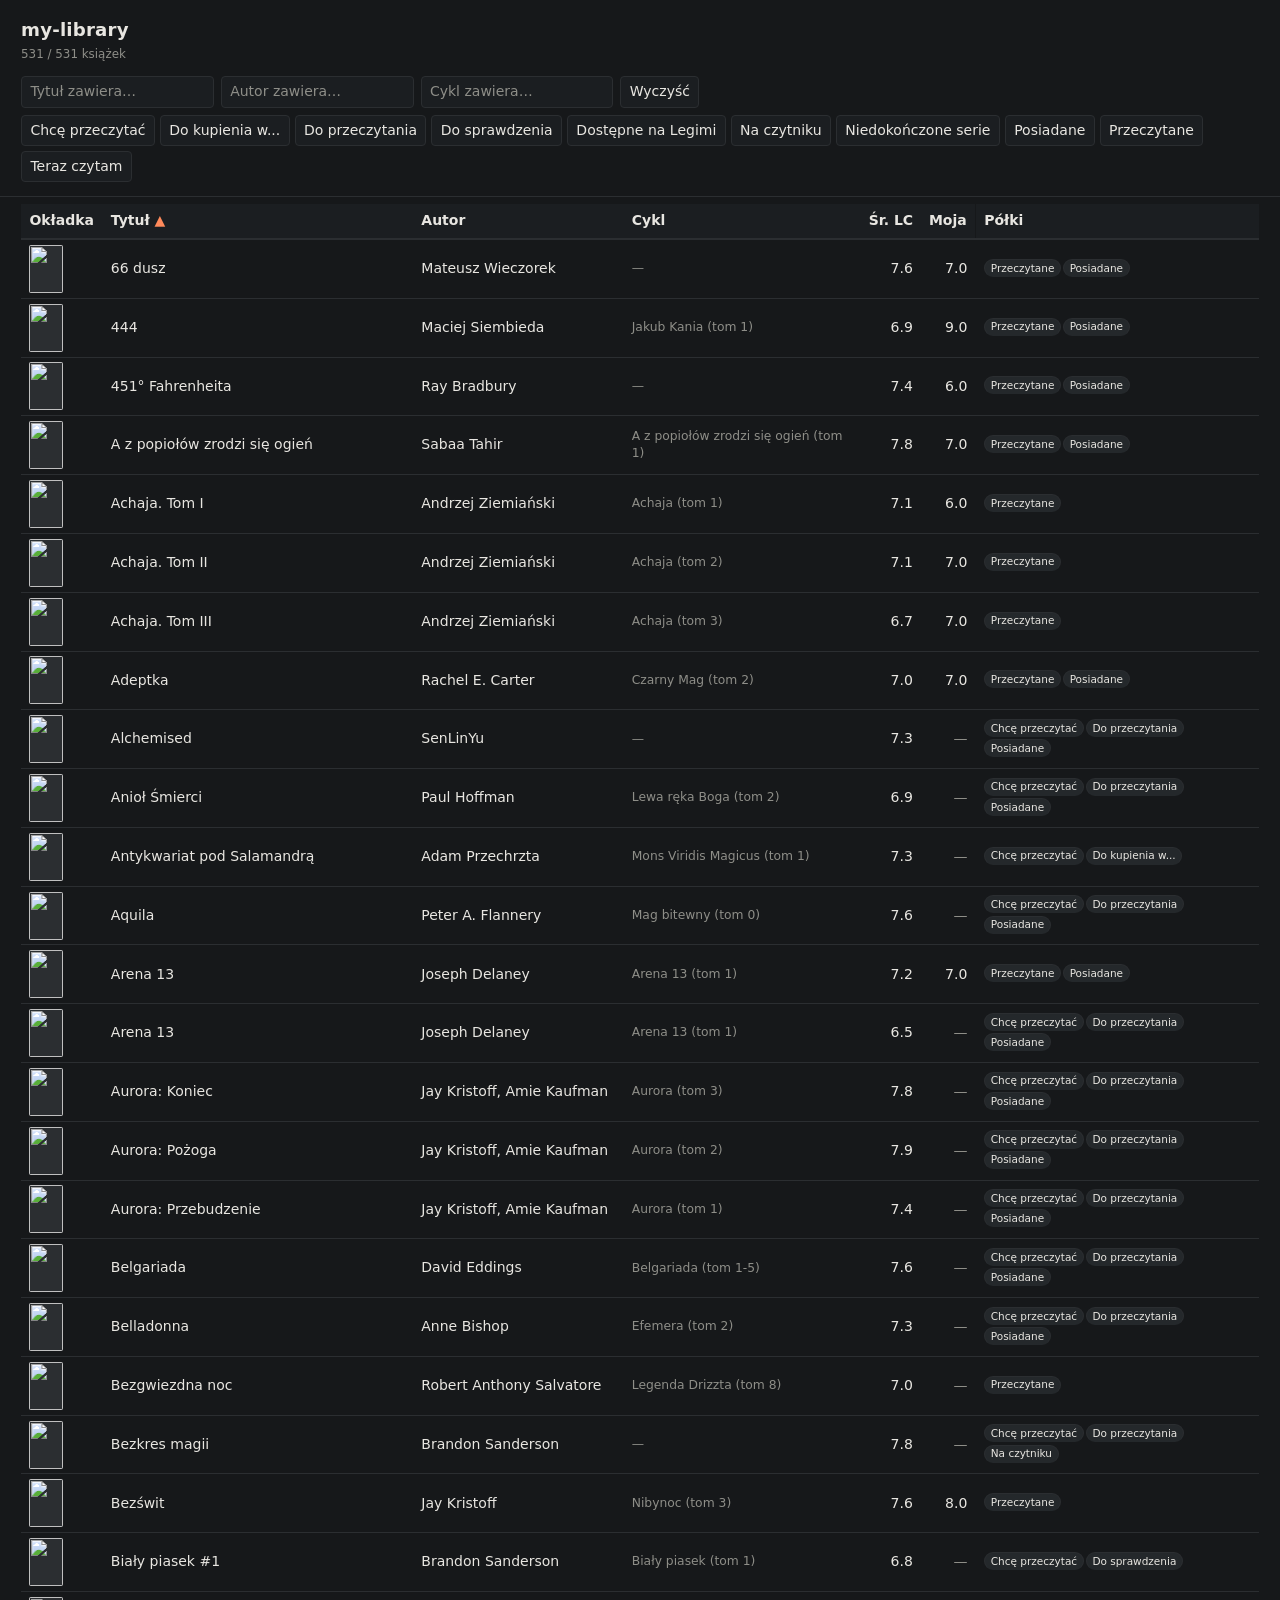
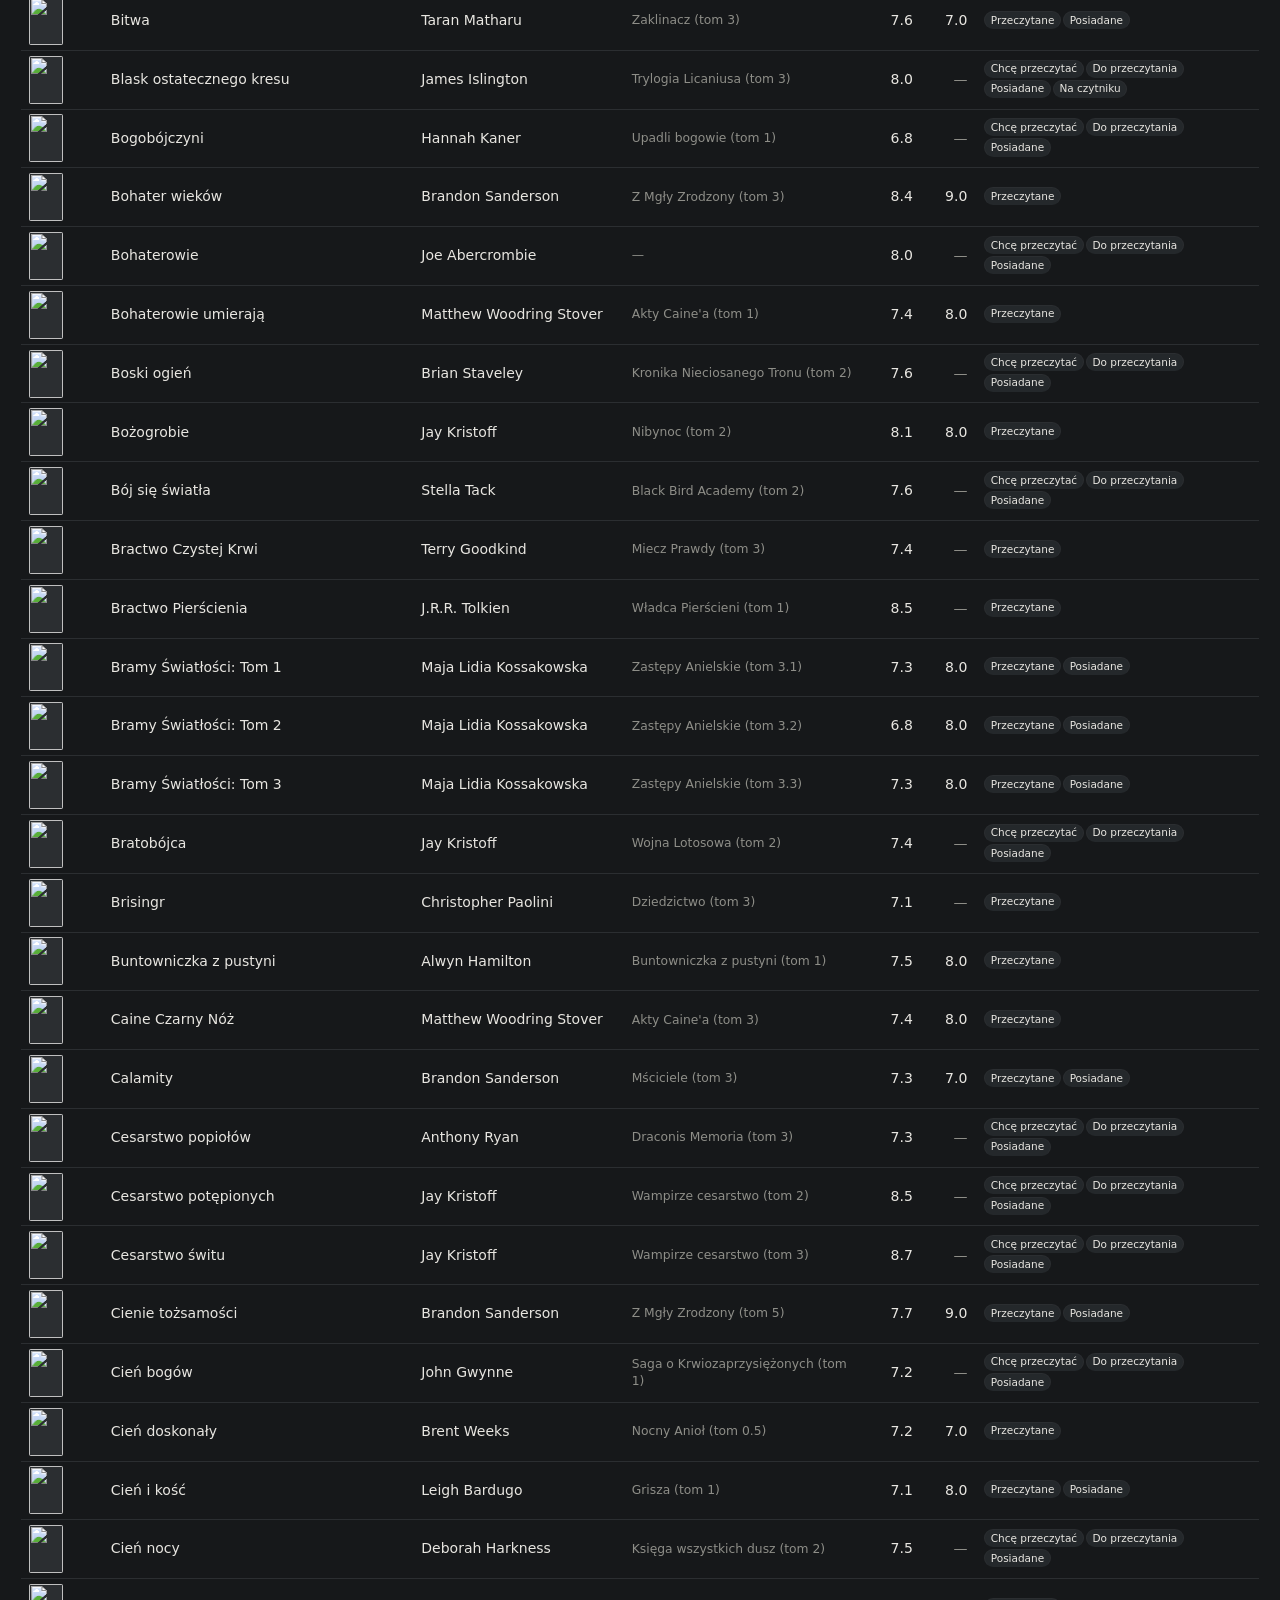
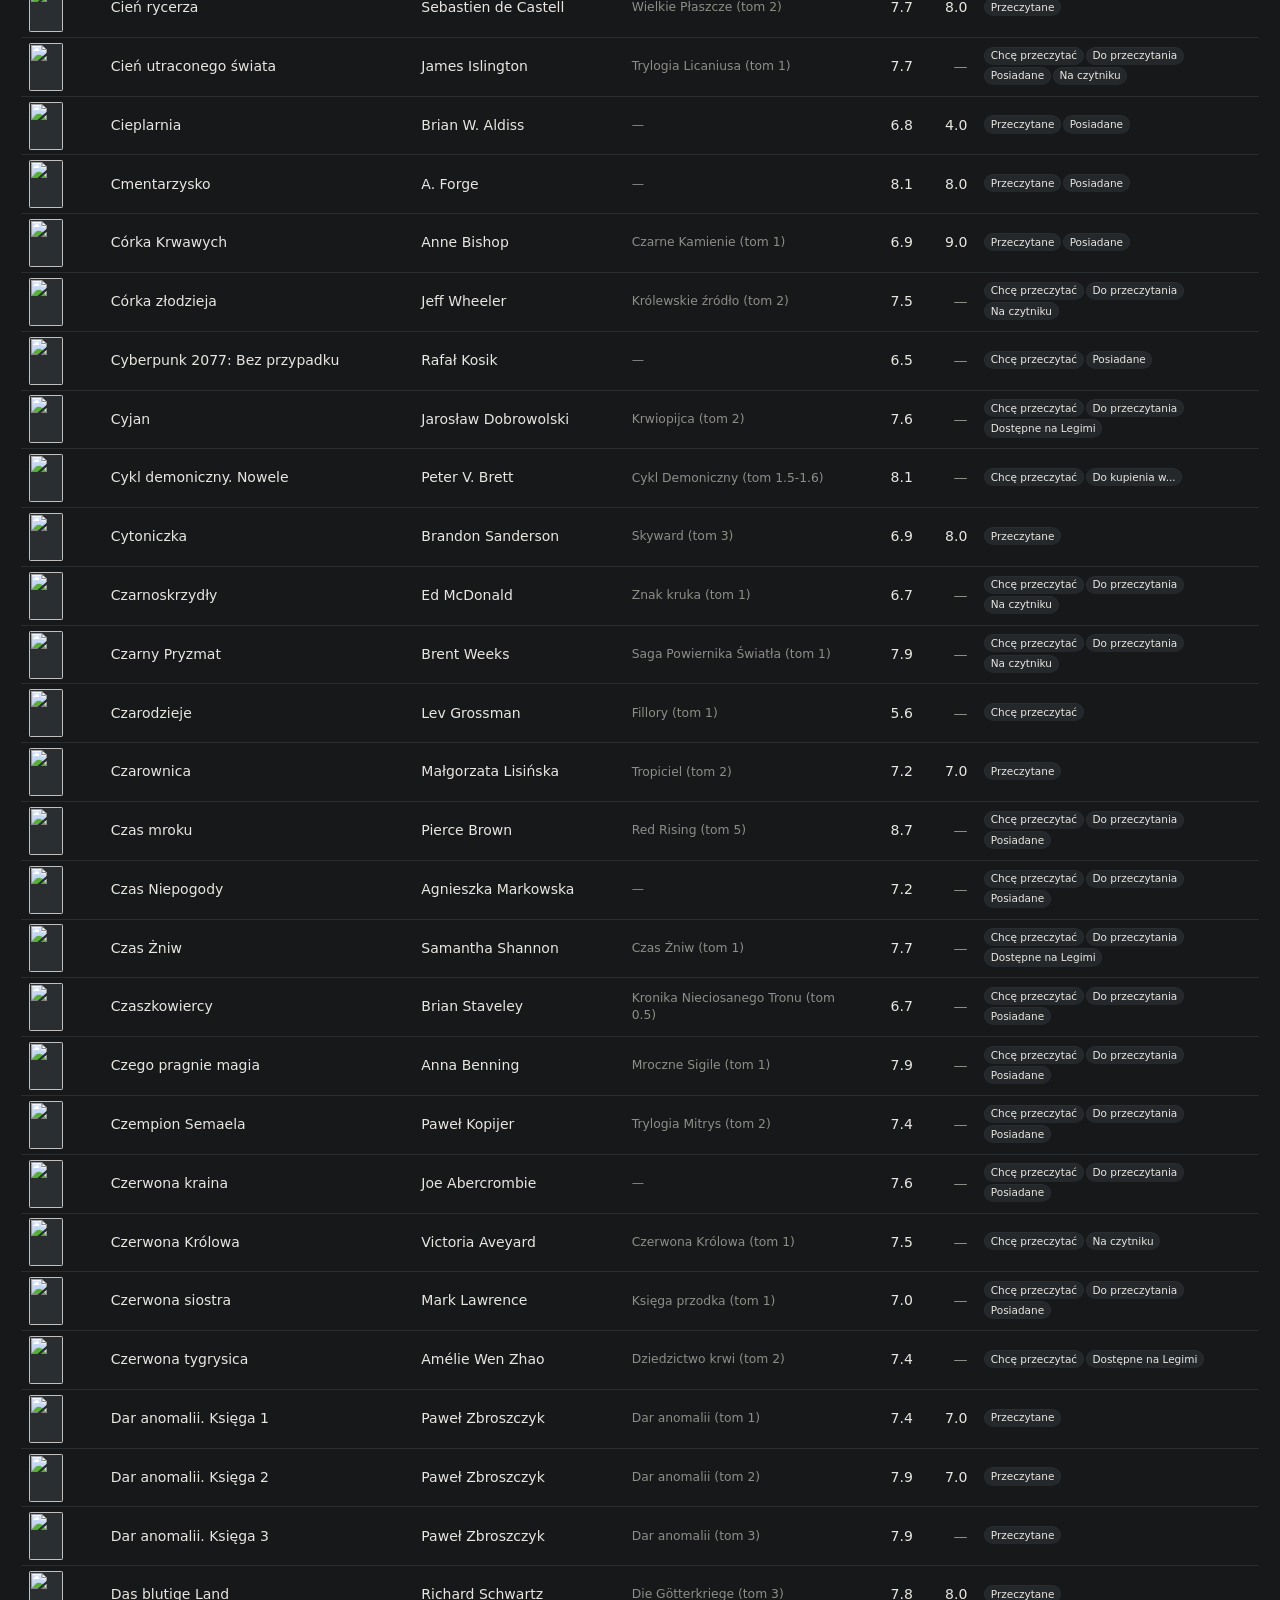
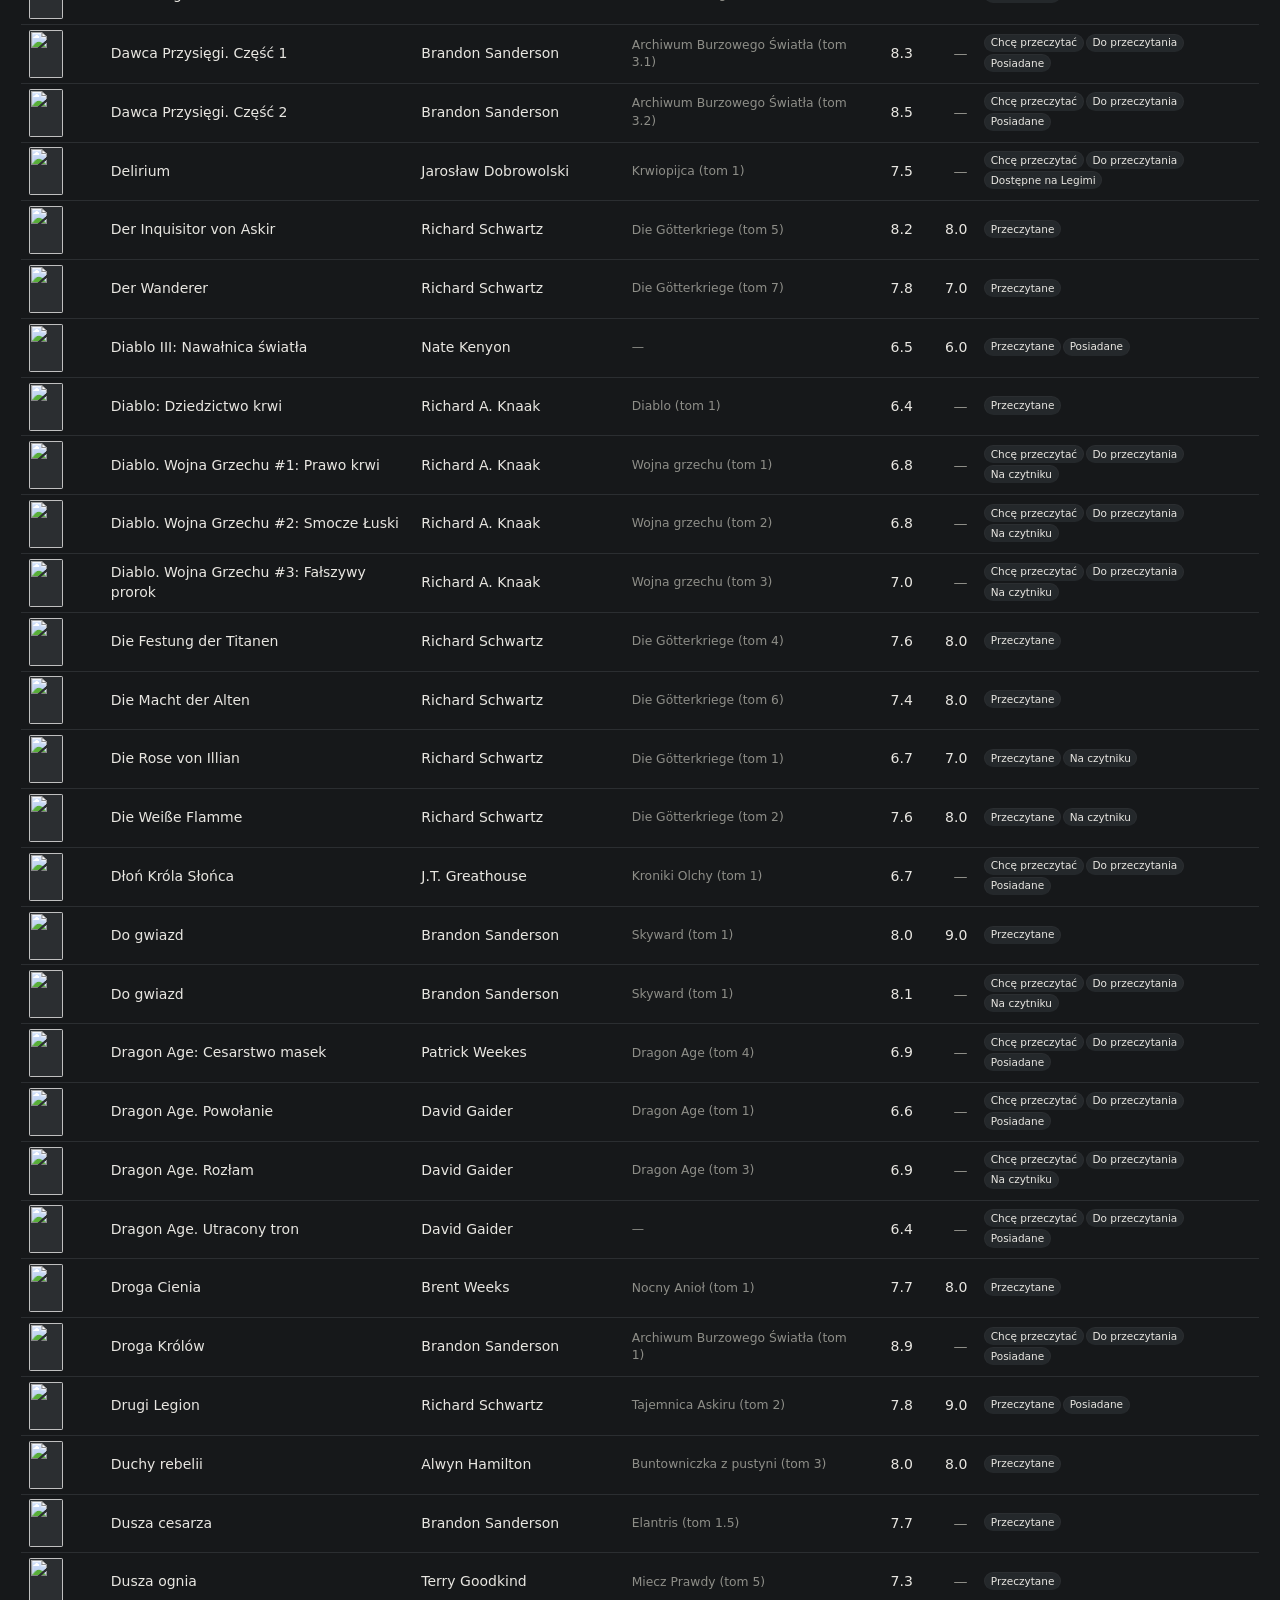
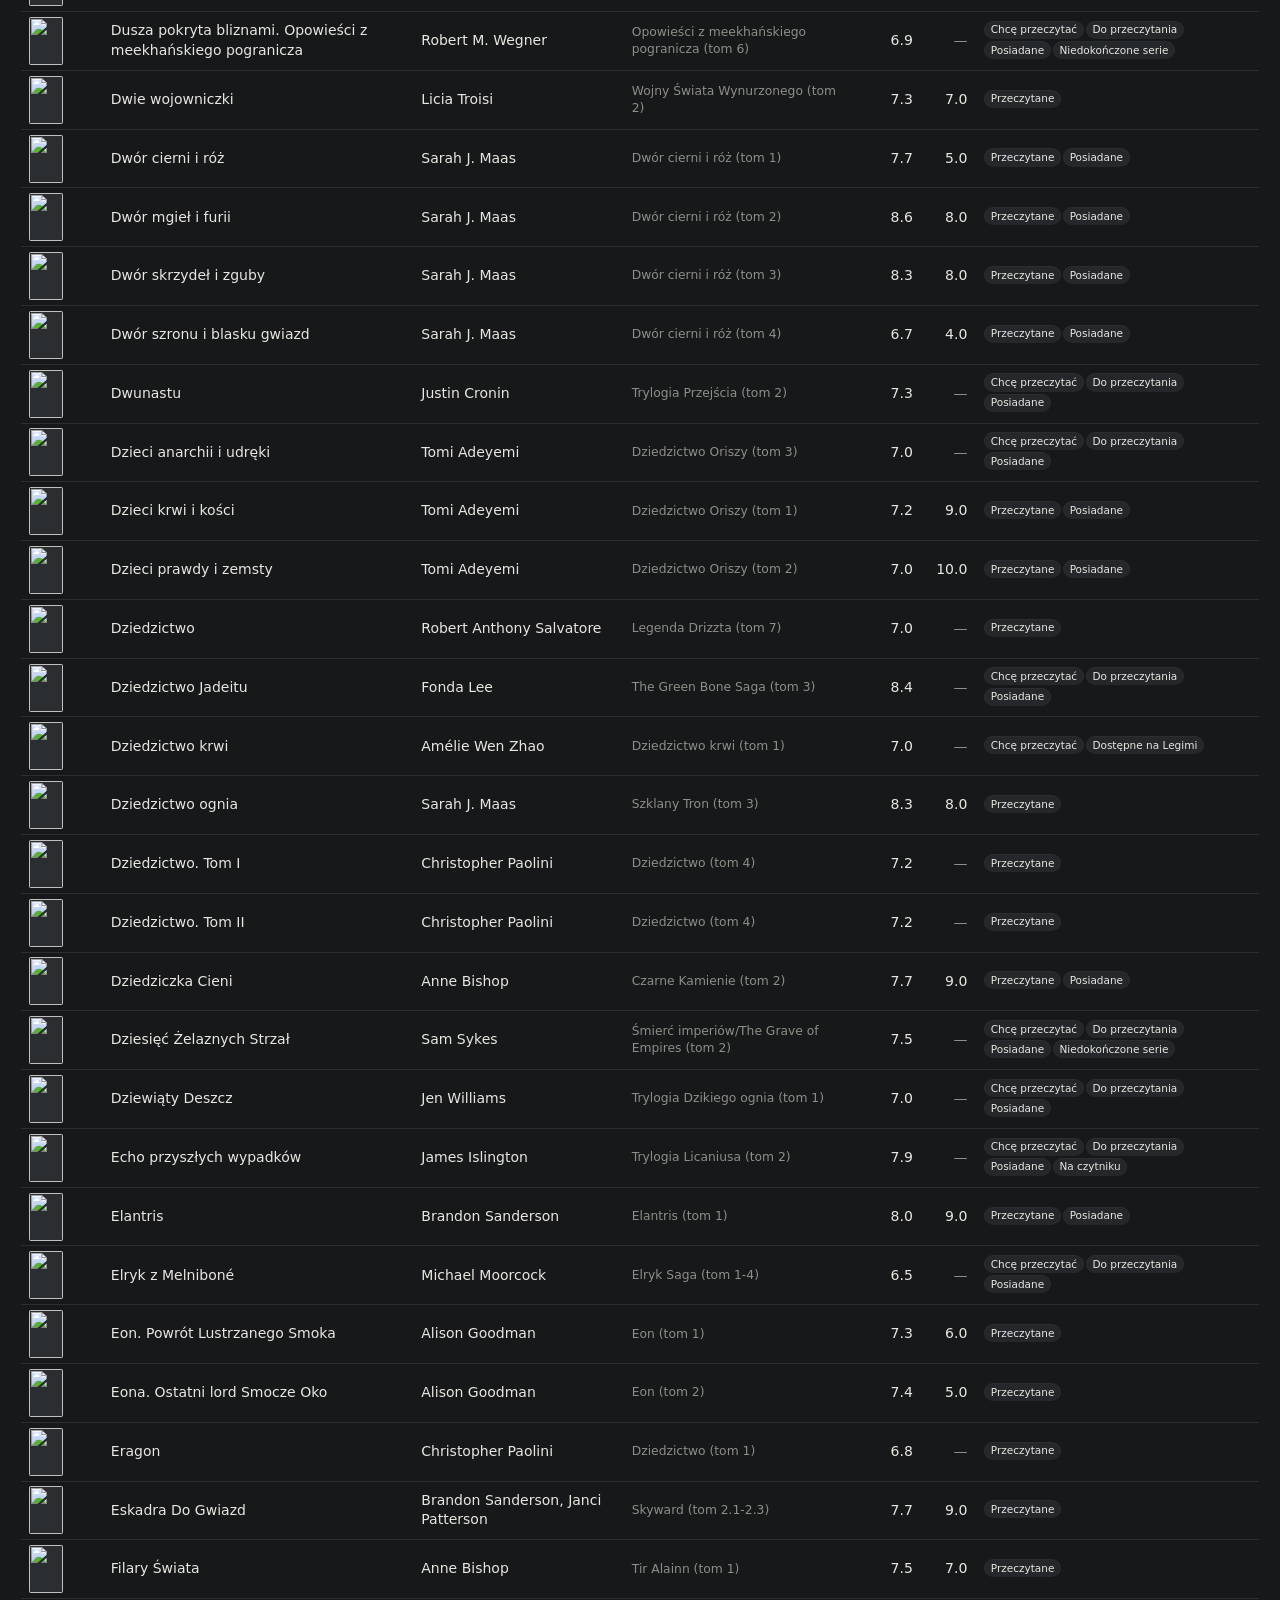
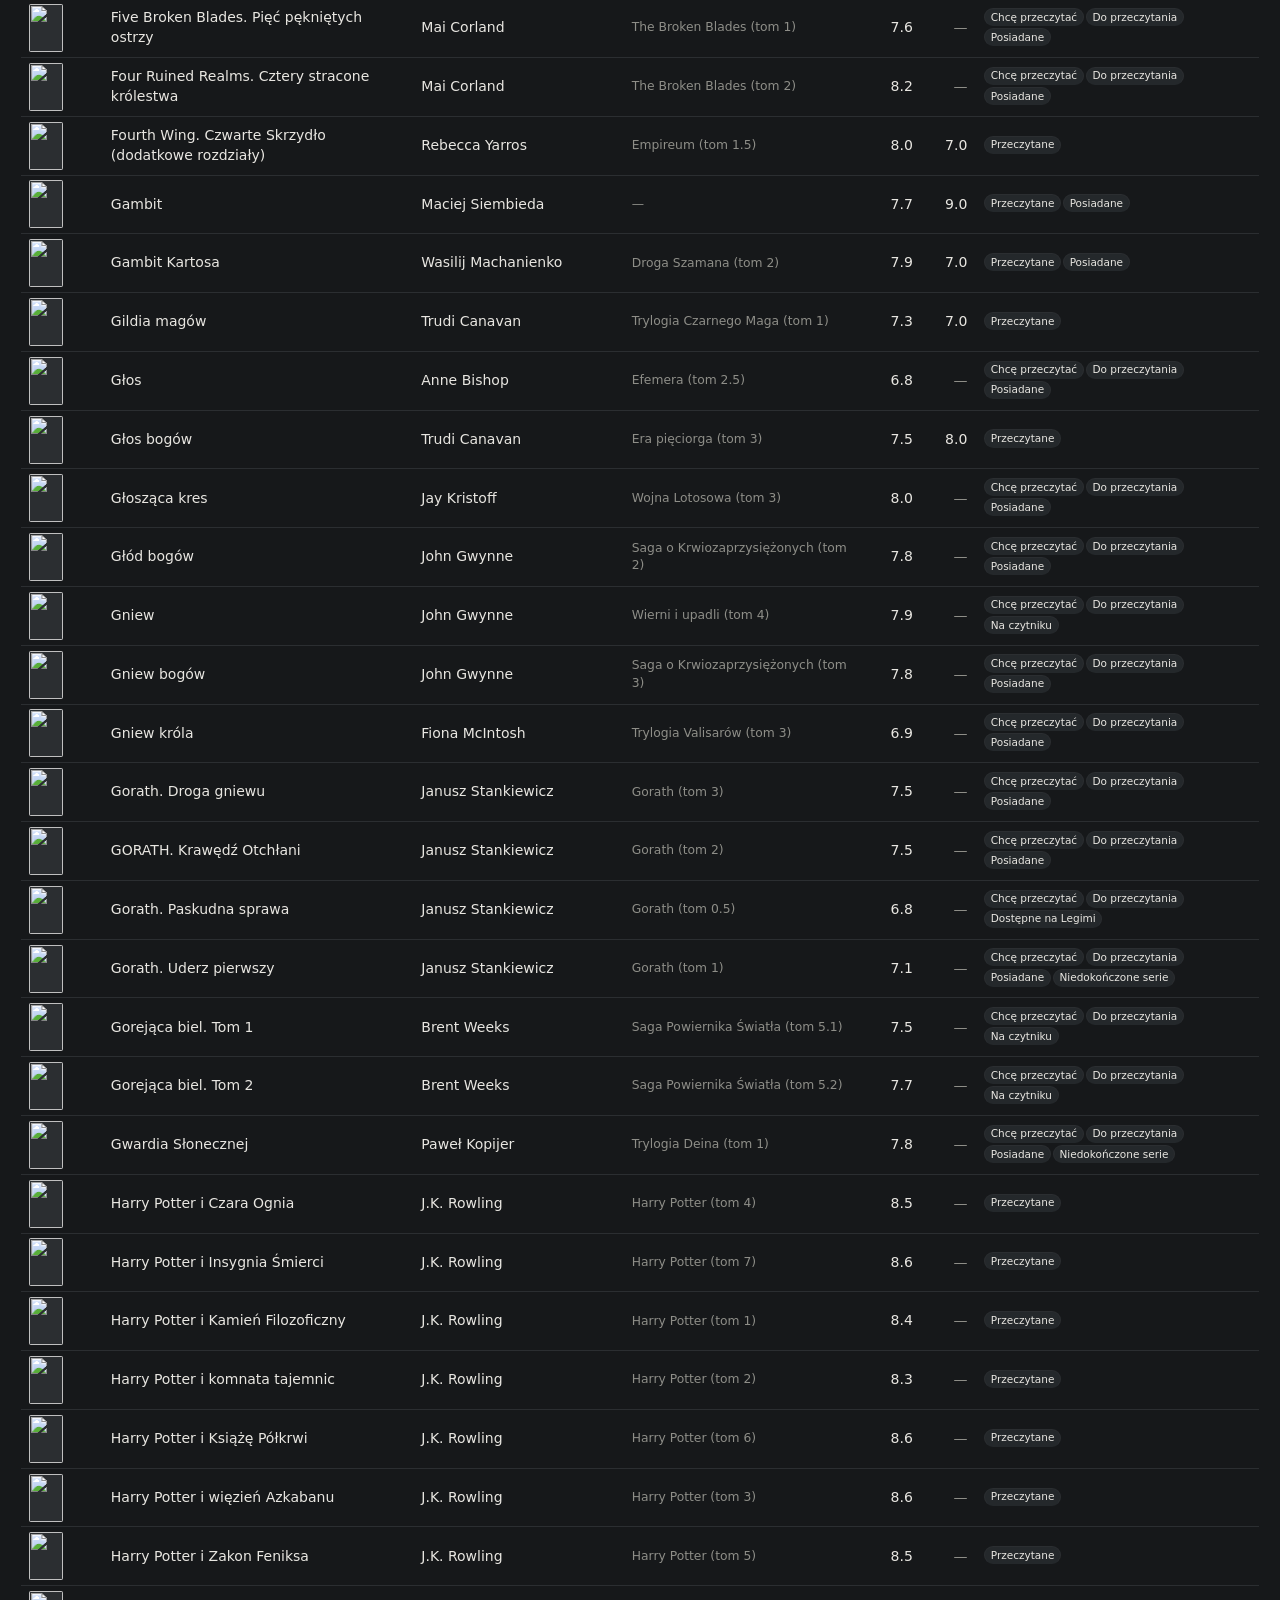
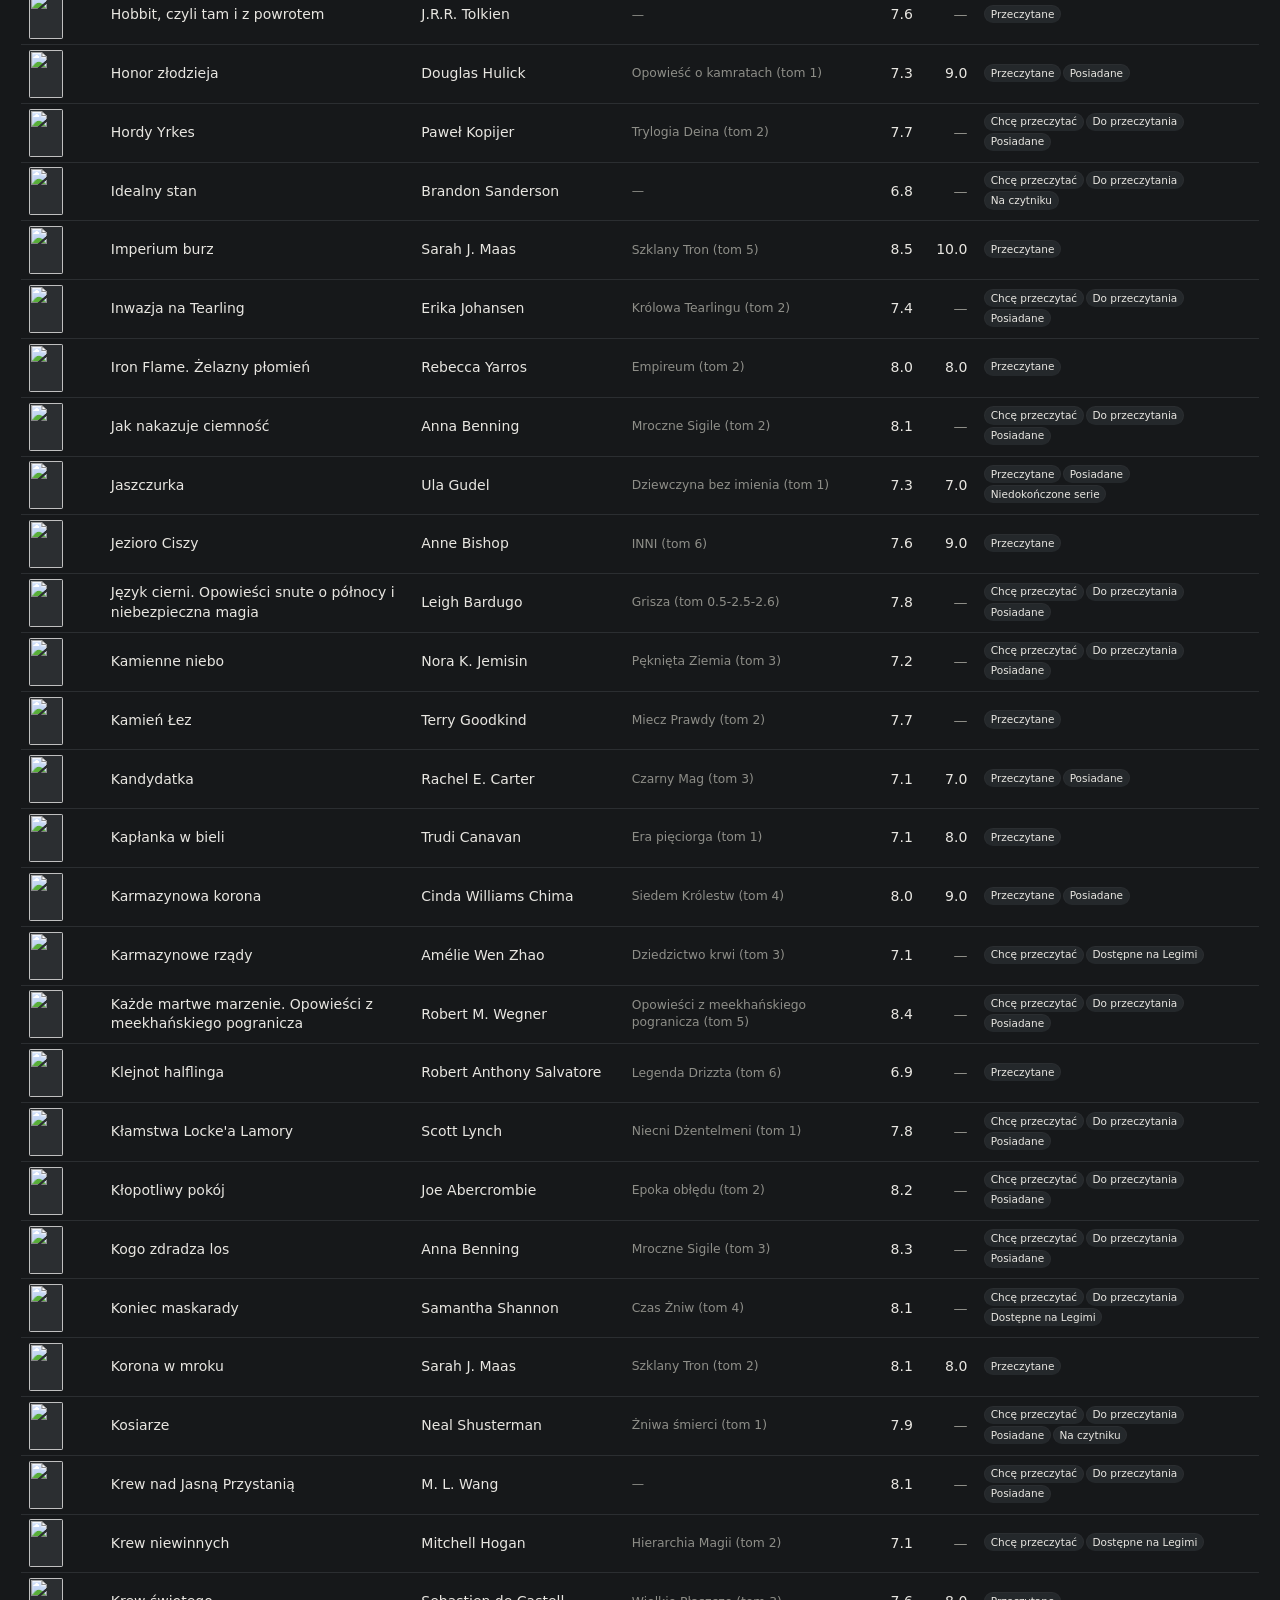
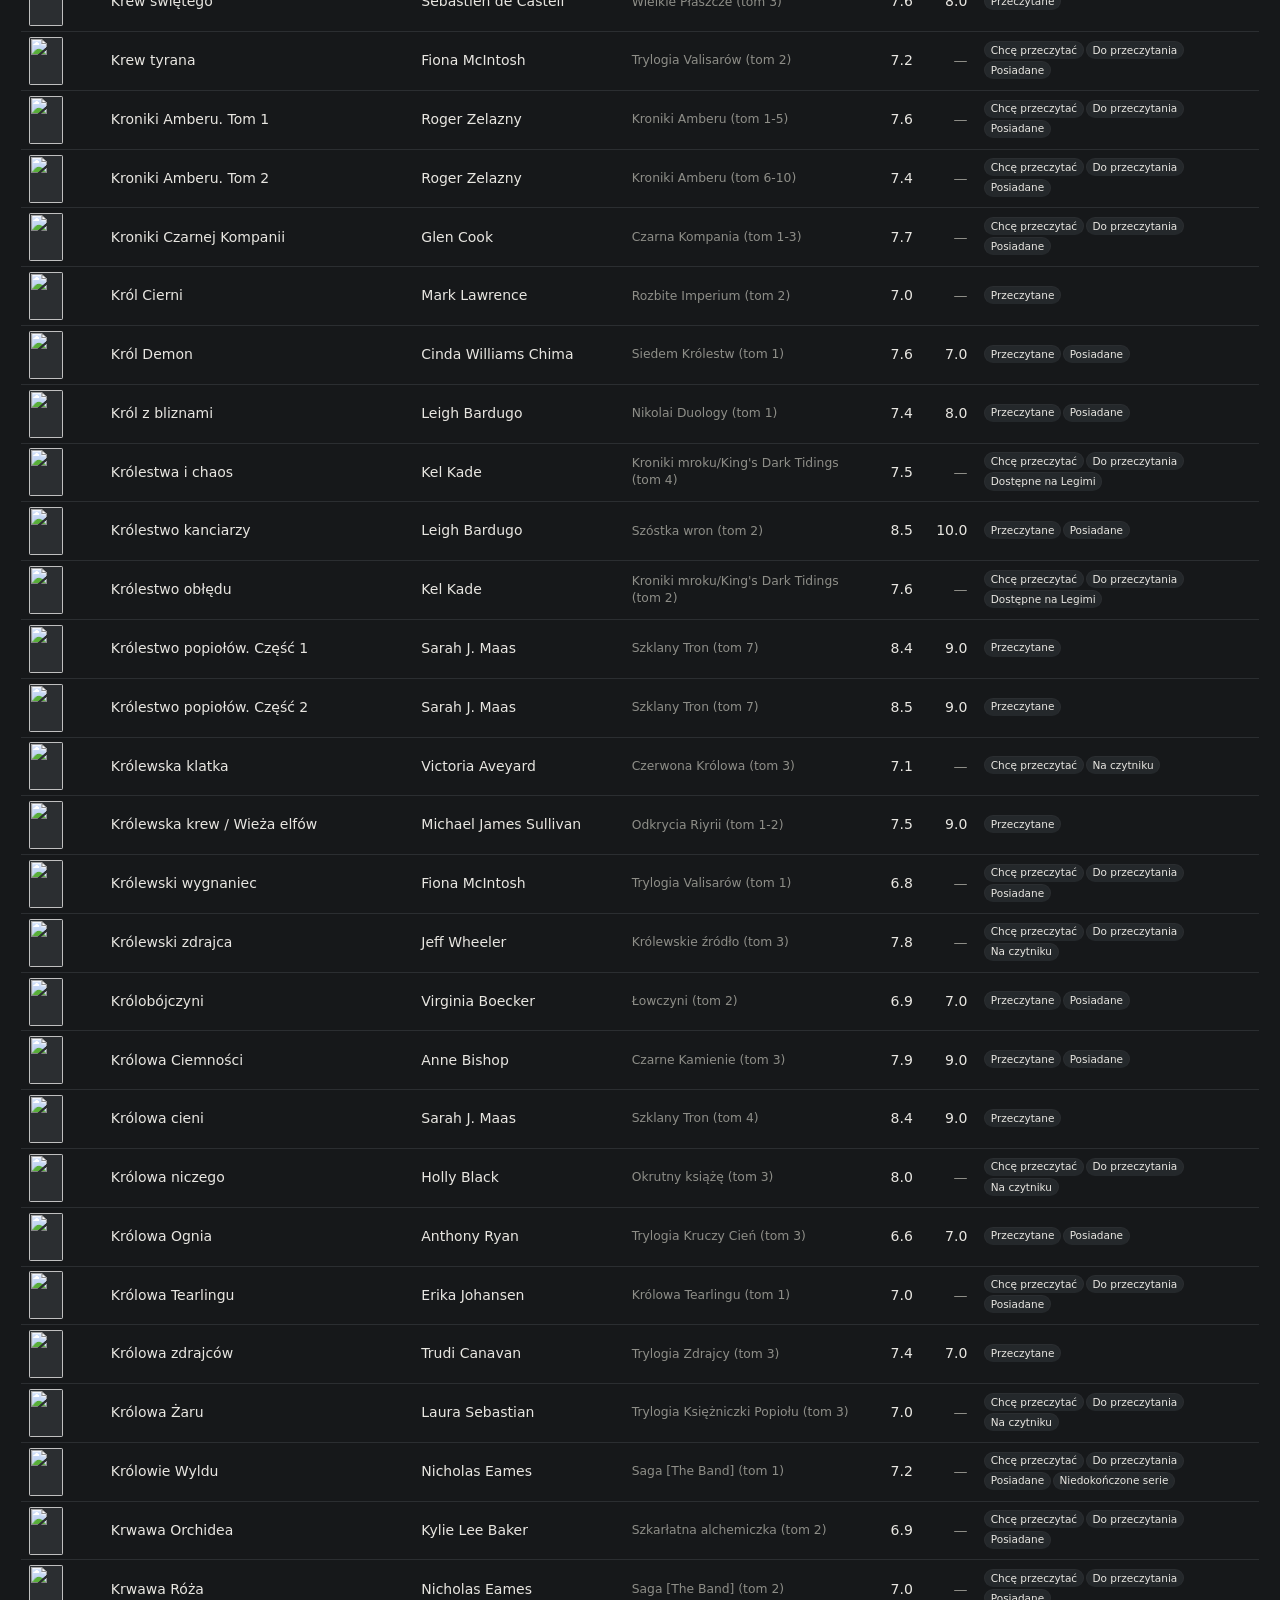
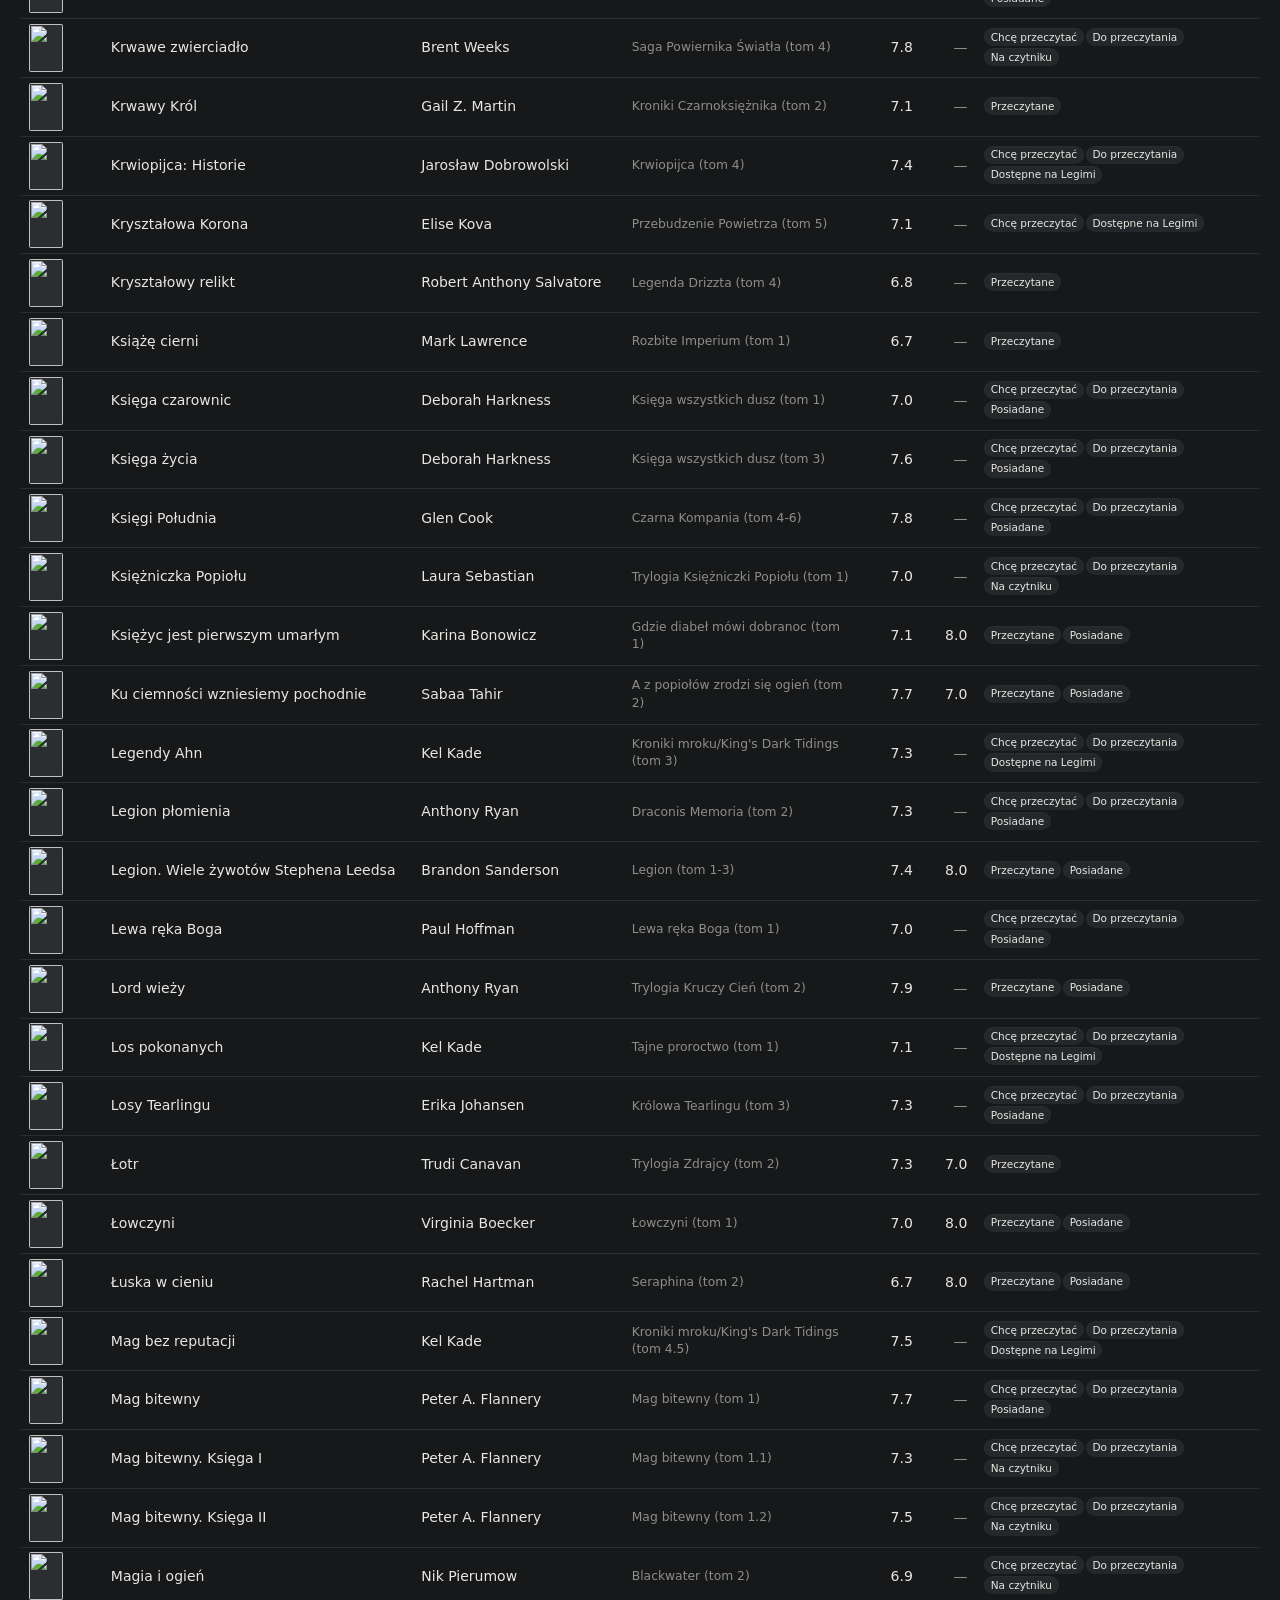
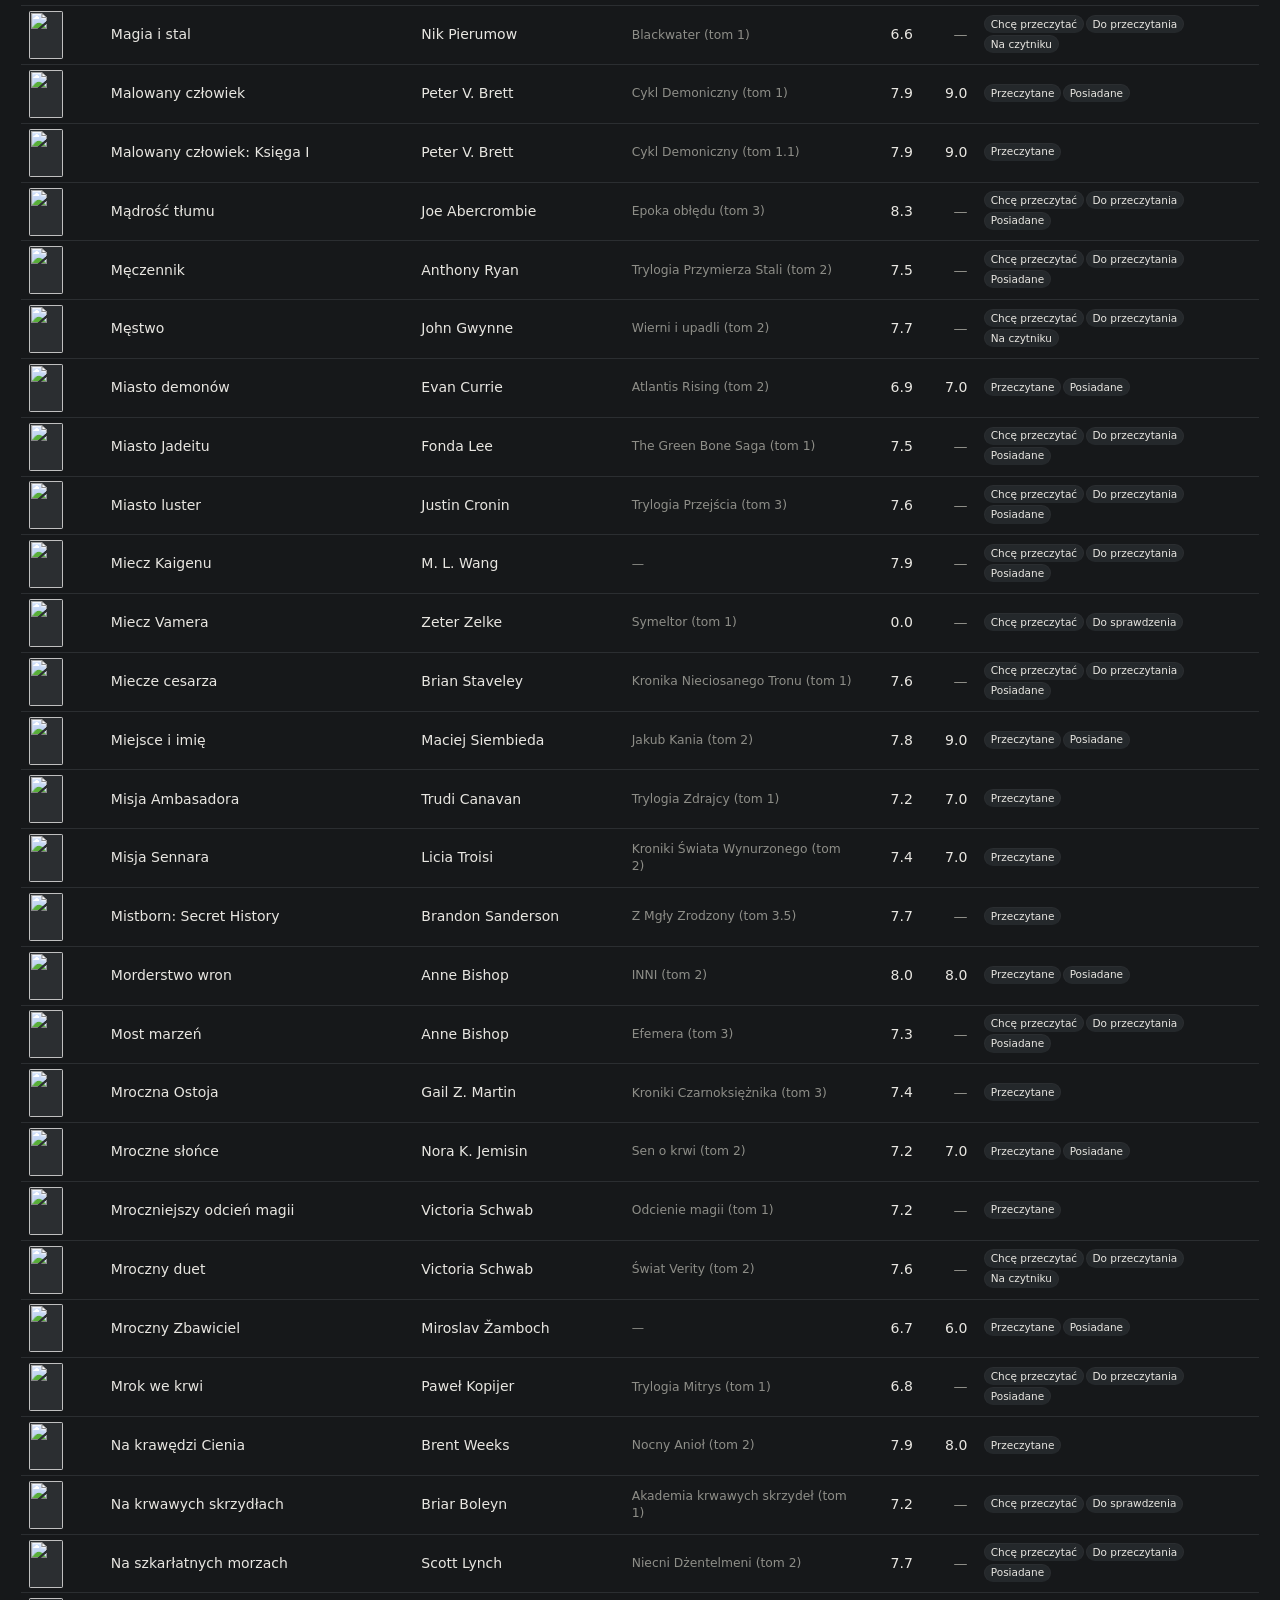
==== docs/index.html @ a527fc1a "Replace shelf dropdown with multi-select toggle pills Clicking a pill toggles whether books must be " ====
<!doctype html>
<html lang="pl">
<head>
  <meta charset="utf-8">
  <meta name="viewport" content="width=device-width, initial-scale=1">
  <title>my-library</title>
  <link rel="stylesheet" href="./style.css">
</head>
<body>
  <header>
    <h1>my-library</h1>
    <p class="stats" id="stats">Loading…</p>
  </header>

  <section class="filters">
    <input id="f-title" type="search" placeholder="Tytuł zawiera…" autocomplete="off">
    <input id="f-author" type="search" placeholder="Autor zawiera…" autocomplete="off">
    <input id="f-cycle" type="search" placeholder="Cykl zawiera…" autocomplete="off">
    <button id="f-clear" type="button">Wyczyść</button>
    <div id="f-shelves" class="shelf-filter" role="group" aria-label="Filtruj po półkach"></div>
  </section>

  <main>
    <table id="books">
      <thead>
        <tr>
          <th data-sort="cover" class="no-sort">Okładka</th>
          <th data-sort="title">Tytuł</th>
          <th data-sort="authors">Autor</th>
          <th data-sort="cycle">Cykl</th>
          <th data-sort="average_rating" class="num">Śr. LC</th>
          <th data-sort="user_rating" class="num">Moja</th>
          <th data-sort="shelves">Półki</th>
        </tr>
      </thead>
      <tbody></tbody>
    </table>
  </main>

  <script src="./app.js" defer></script>
</body>
</html>
---- docs/style.css ----
:root {
  --bg: #16181a;
  --bg-elevated: #1b1e21;
  --fg: #e8e6e1;
  --muted: #8e8e88;
  --border: #2b2e31;
  --accent: #ff8a5b;
  --row-hover: #1f2326;
  --pill-bg: #24282b;
}

* { box-sizing: border-box; }

html, body {
  margin: 0;
  padding: 0;
  font: 14px/1.4 system-ui, -apple-system, "Segoe UI", Roboto, sans-serif;
  color: var(--fg);
  background: var(--bg);
}

header {
  padding: 1.2rem 1.5rem 0.4rem;
}

header h1 {
  margin: 0;
  font-size: 1.3rem;
  font-weight: 600;
  letter-spacing: 0.01em;
}

.stats {
  margin: 0.25rem 0 0;
  color: var(--muted);
  font-size: 0.85rem;
}

.filters {
  display: flex;
  flex-wrap: wrap;
  gap: 0.5rem;
  padding: 0.6rem 1.5rem 1rem;
  border-bottom: 1px solid var(--border);
}

.filters input[type="search"],
.filters button {
  font: inherit;
  padding: 0.35rem 0.6rem;
  border: 1px solid var(--border);
  border-radius: 4px;
  background: var(--bg-elevated);
  color: var(--fg);
  min-width: 180px;
}

.filters button {
  cursor: pointer;
  min-width: auto;
  background: var(--bg-elevated);
}

.filters button:hover {
  border-color: var(--accent);
  color: var(--accent);
}

.filters input::placeholder { color: var(--muted); }

.filters input:focus,
.filters button:focus {
  outline: 2px solid var(--accent);
  outline-offset: -1px;
}

.shelf-filter {
  display: flex;
  flex-wrap: wrap;
  gap: 0.35rem;
  width: 100%;
}

.shelf-toggle {
  font: inherit;
  font-size: 0.8rem;
  padding: 0.2rem 0.6rem;
  border: 1px solid var(--border);
  border-radius: 10px;
  background: var(--bg-elevated);
  color: var(--fg);
  cursor: pointer;
  white-space: nowrap;
  transition: border-color 0.1s, color 0.1s, background 0.1s;
}

.shelf-toggle:hover {
  border-color: var(--accent);
  color: var(--accent);
}

.shelf-toggle.active {
  background: var(--accent);
  border-color: var(--accent);
  color: var(--bg);
}

main {
  padding: 0 1.5rem 2rem;
}

table {
  width: 100%;
  border-collapse: collapse;
  margin-top: 0.5rem;
}

thead th {
  text-align: left;
  font-weight: 600;
  padding: 0.5rem 0.6rem;
  border-bottom: 2px solid var(--border);
  background: var(--bg-elevated);
  position: sticky;
  top: 0;
  cursor: pointer;
  user-select: none;
  white-space: nowrap;
  color: var(--fg);
}

thead th.no-sort { cursor: default; }

thead th.sorted-asc::after  { content: " ▲"; color: var(--accent); }
thead th.sorted-desc::after { content: " ▼"; color: var(--accent); }

th.num, td.num { text-align: right; font-variant-numeric: tabular-nums; }

tbody td {
  padding: 0.35rem 0.6rem;
  border-bottom: 1px solid var(--border);
  vertical-align: middle;
}

tbody tr:hover { background: var(--row-hover); }

td.cover img {
  width: 34px;
  height: 48px;
  object-fit: cover;
  border-radius: 2px;
  display: block;
  background: var(--border);
}

td.title a {
  color: var(--fg);
  text-decoration: none;
  font-weight: 500;
}

td.title a:hover { color: var(--accent); text-decoration: underline; }

td.cycle, td.shelves { color: var(--muted); font-size: 0.88rem; }

.shelf-pill {
  display: inline-block;
  padding: 0.05rem 0.4rem;
  margin: 0 0.15rem 0.15rem 0;
  background: var(--pill-bg);
  border: 1px solid var(--border);
  border-radius: 10px;
  font-size: 0.75rem;
  color: var(--fg);
  white-space: nowrap;
  transition: border-color 0.1s, color 0.1s;
}

.shelf-pill.clickable { cursor: pointer; border-bottom-style: solid; }
.shelf-pill.clickable:hover {
  color: var(--accent);
  border-color: var(--accent);
}

.dash { color: var(--muted); }

.clickable {
  cursor: pointer;
  border-bottom: 1px dotted transparent;
  transition: color 0.1s, border-color 0.1s;
}

.clickable:hover {
  color: var(--accent);
  border-bottom-color: var(--accent);
}

::selection { background: var(--accent); color: var(--bg); }
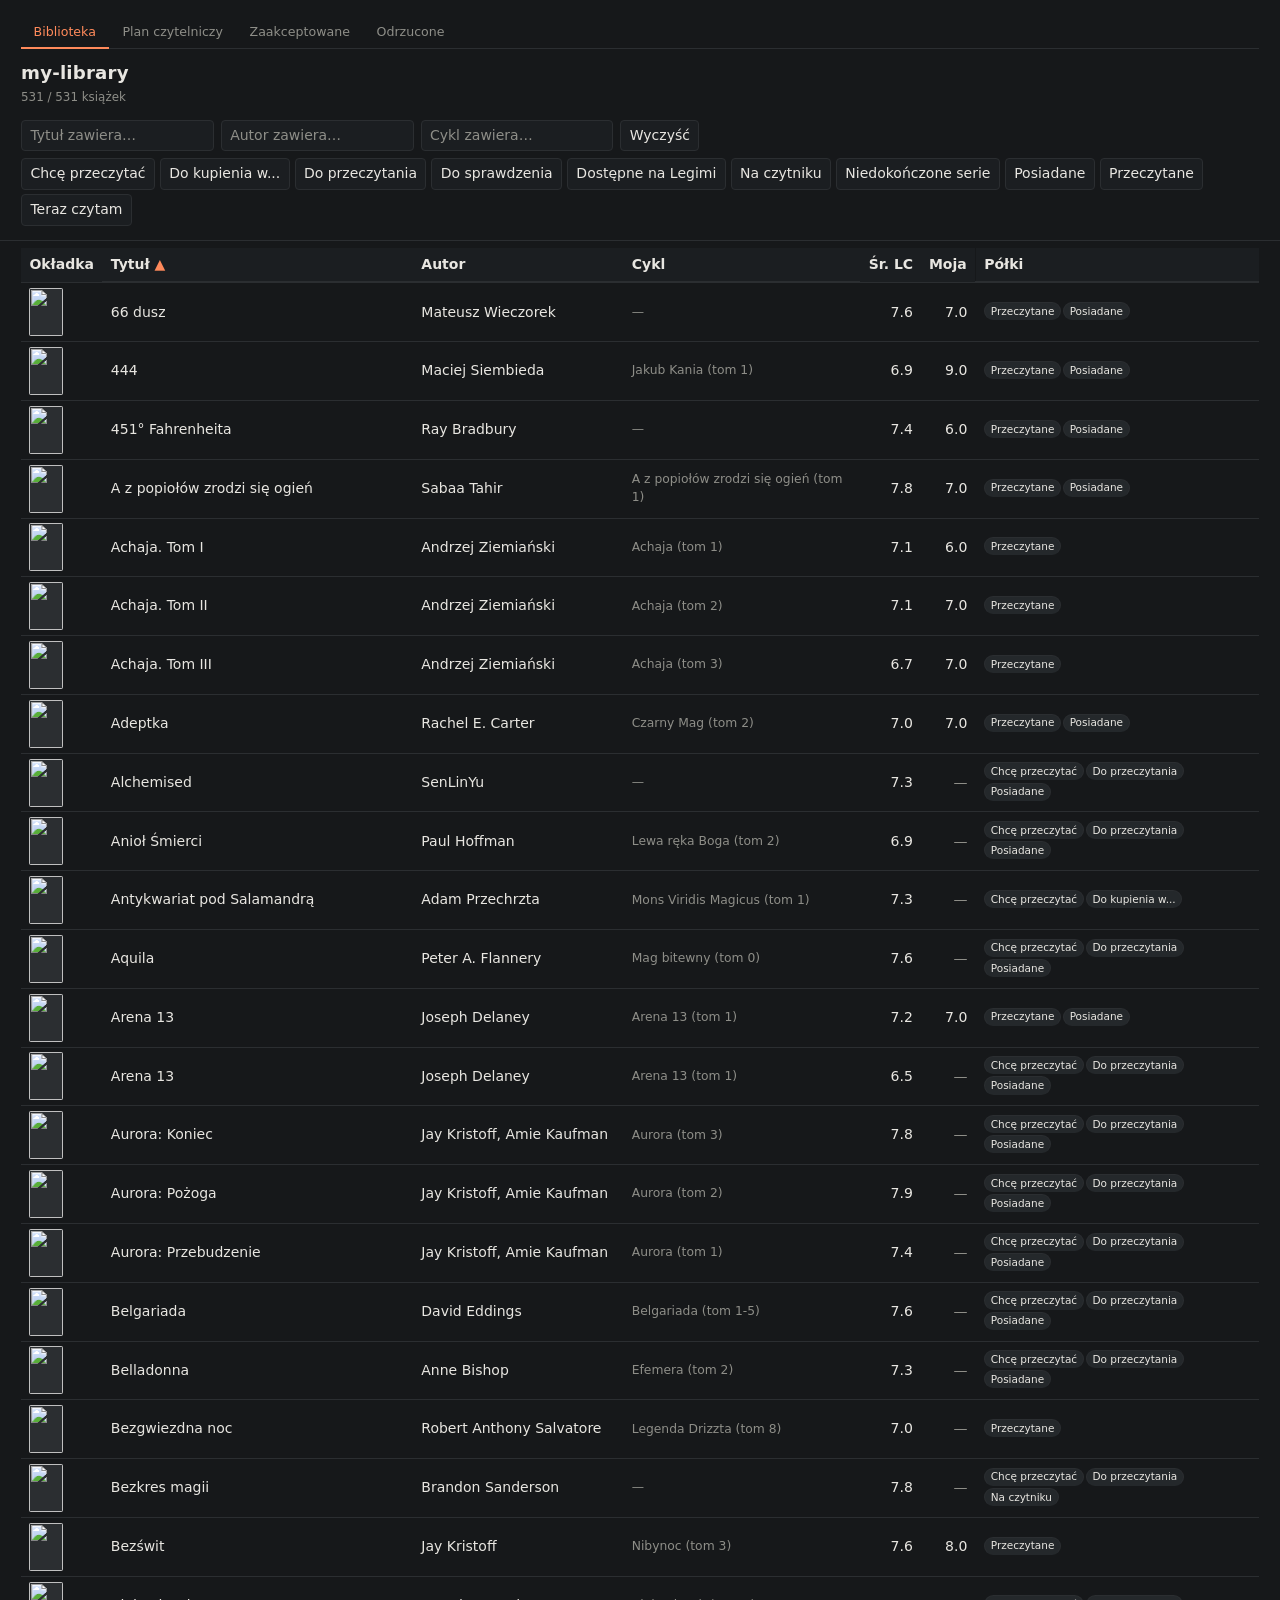
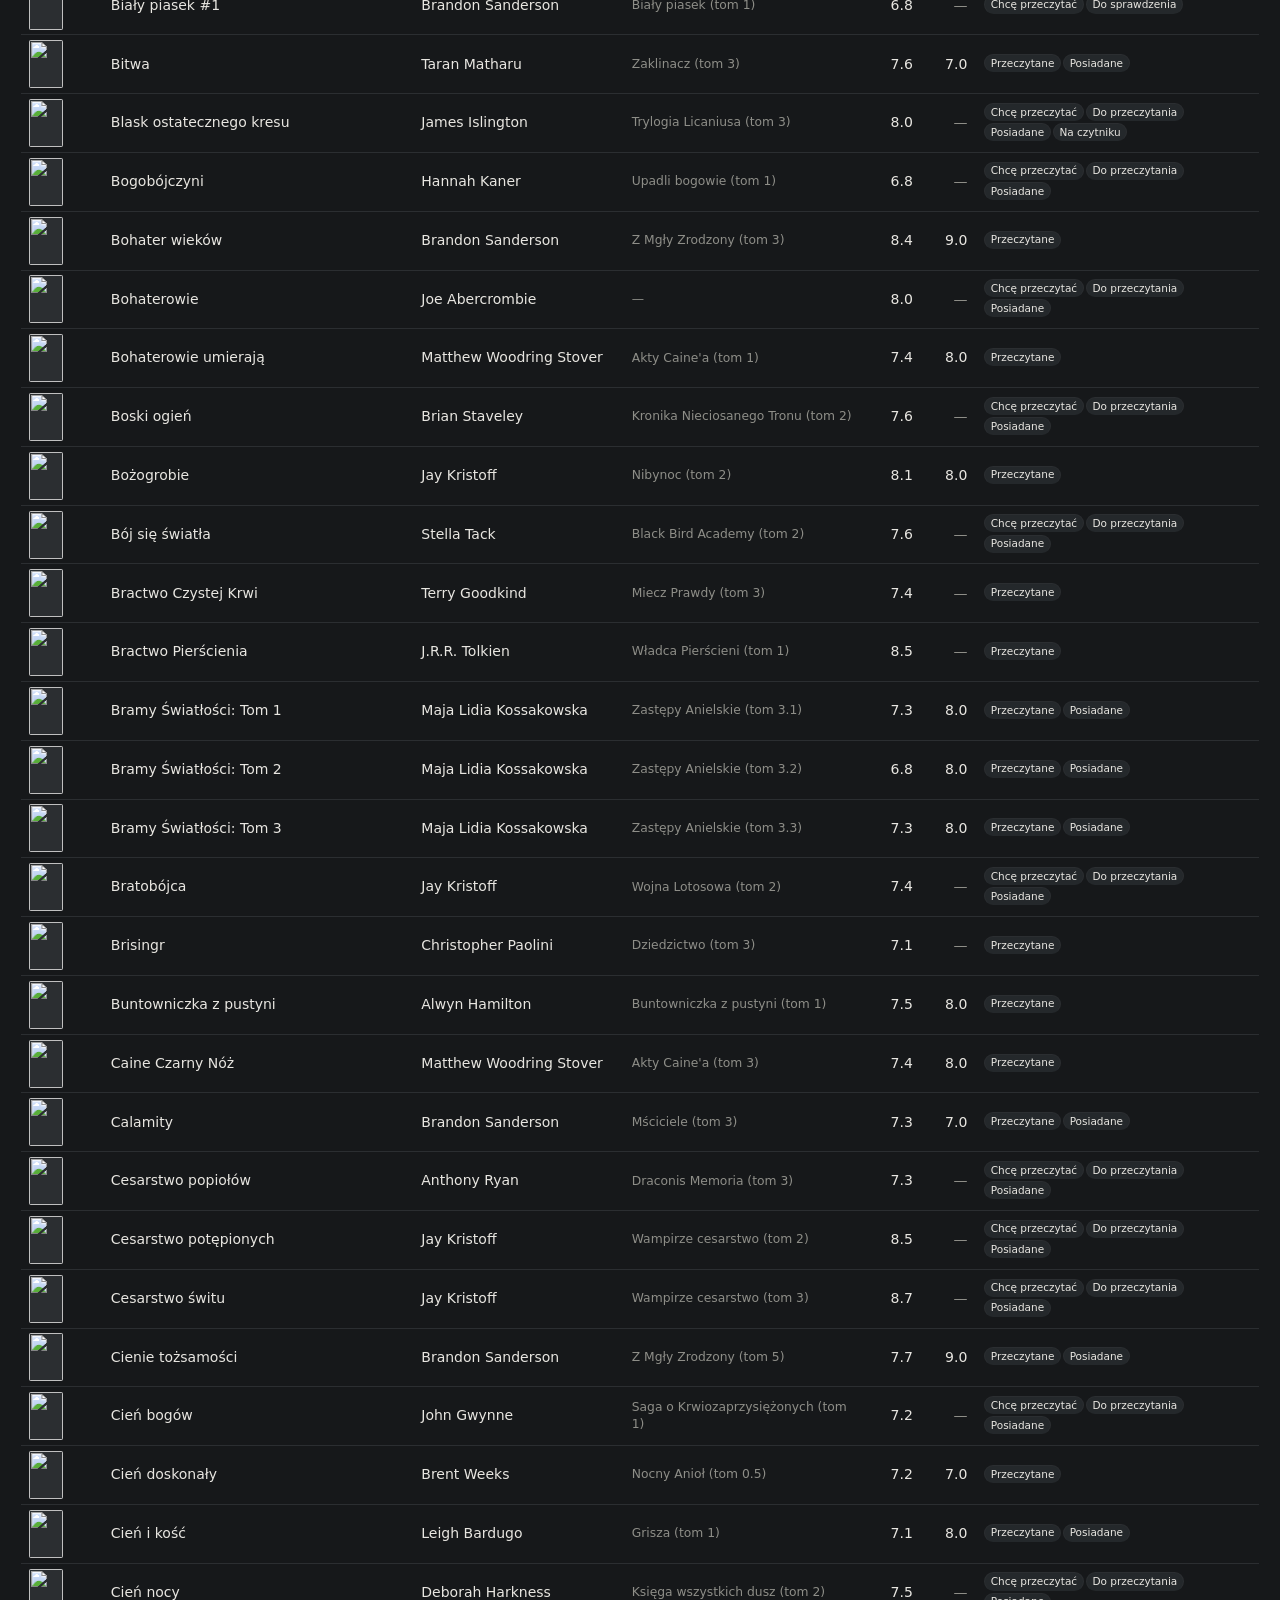
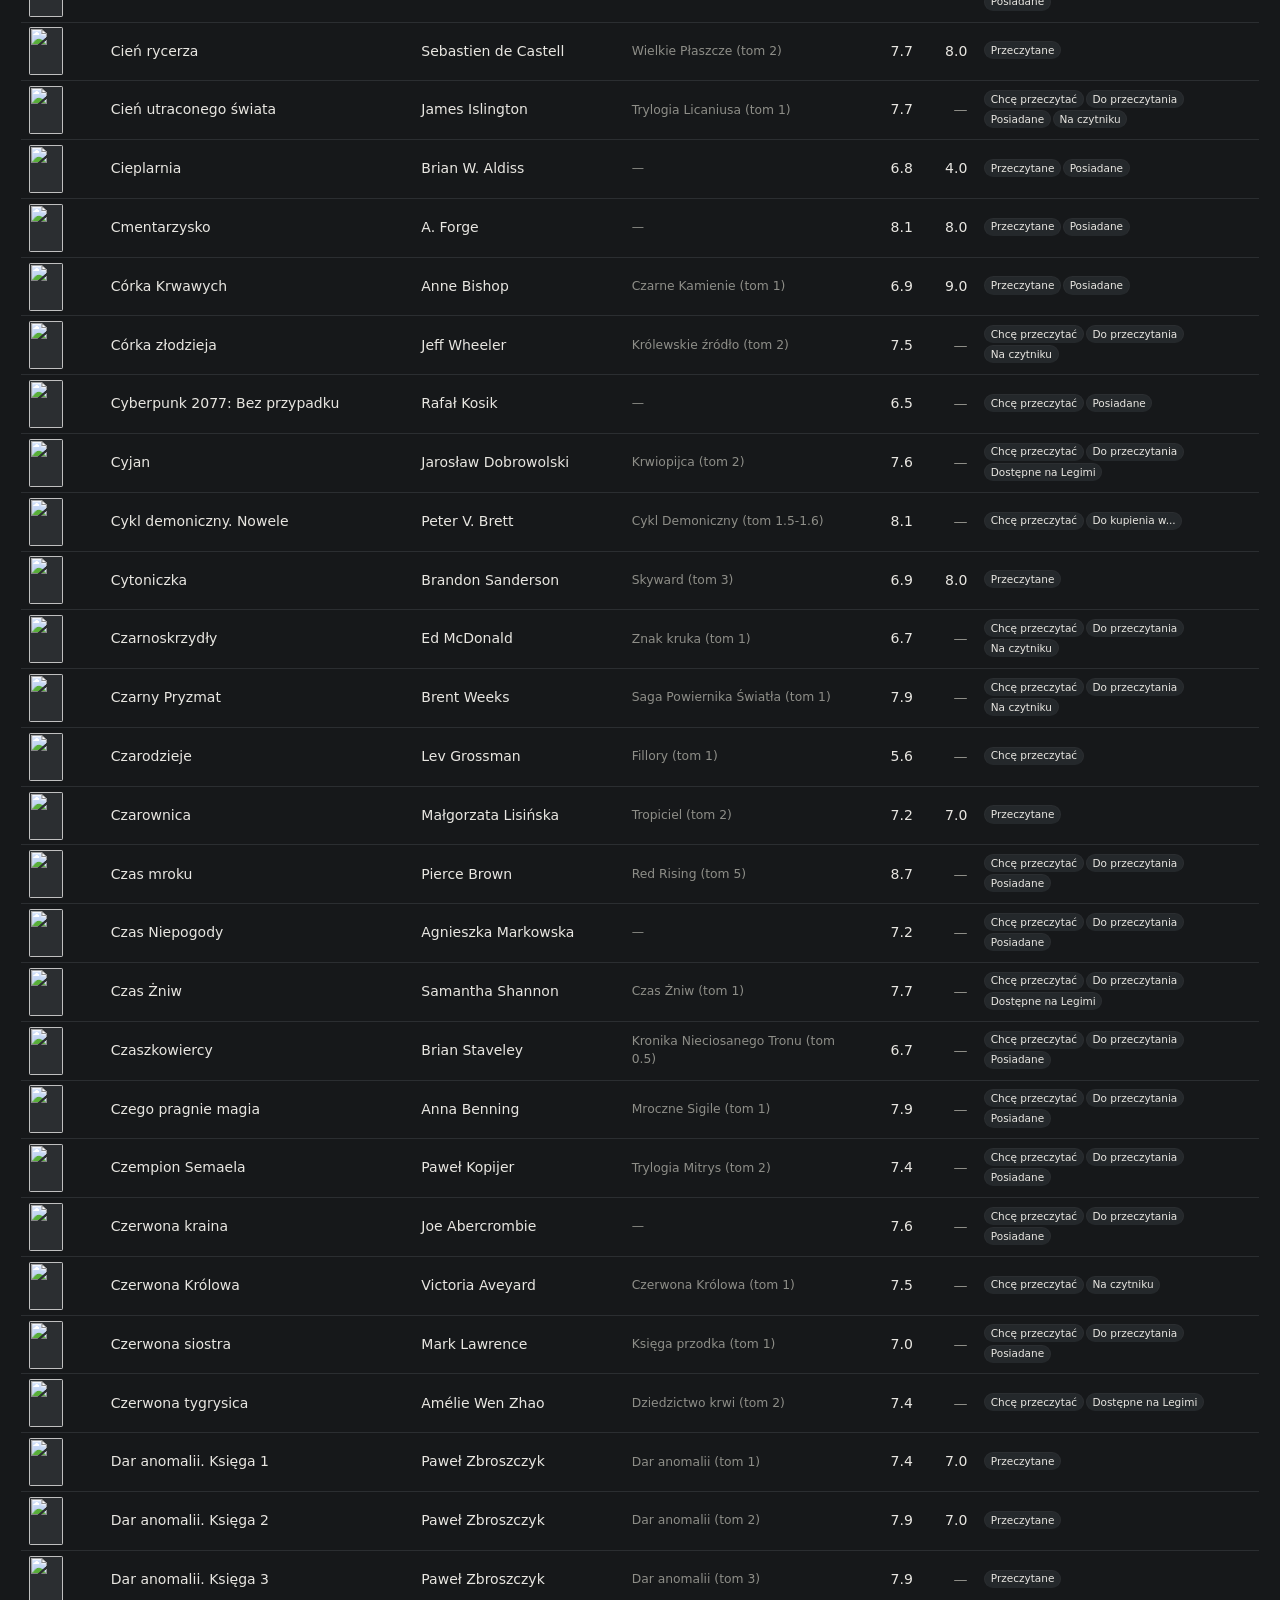
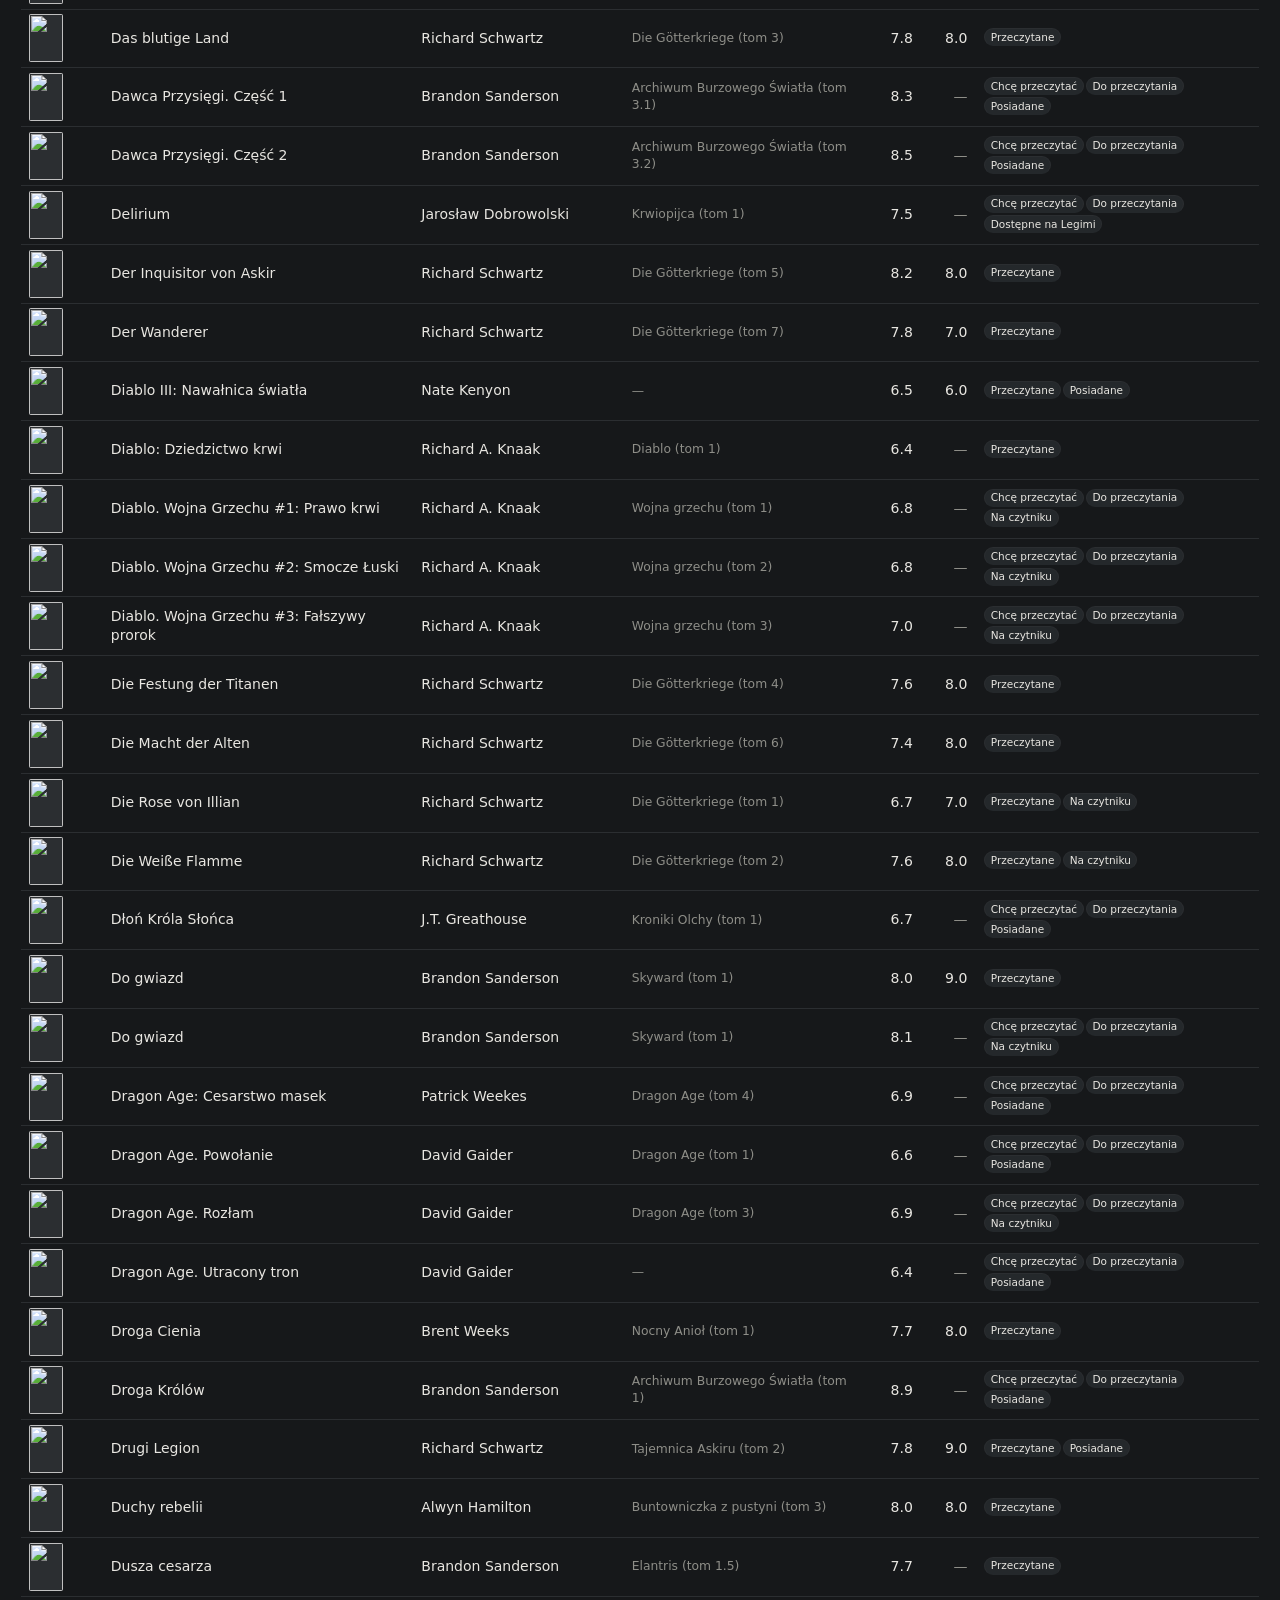
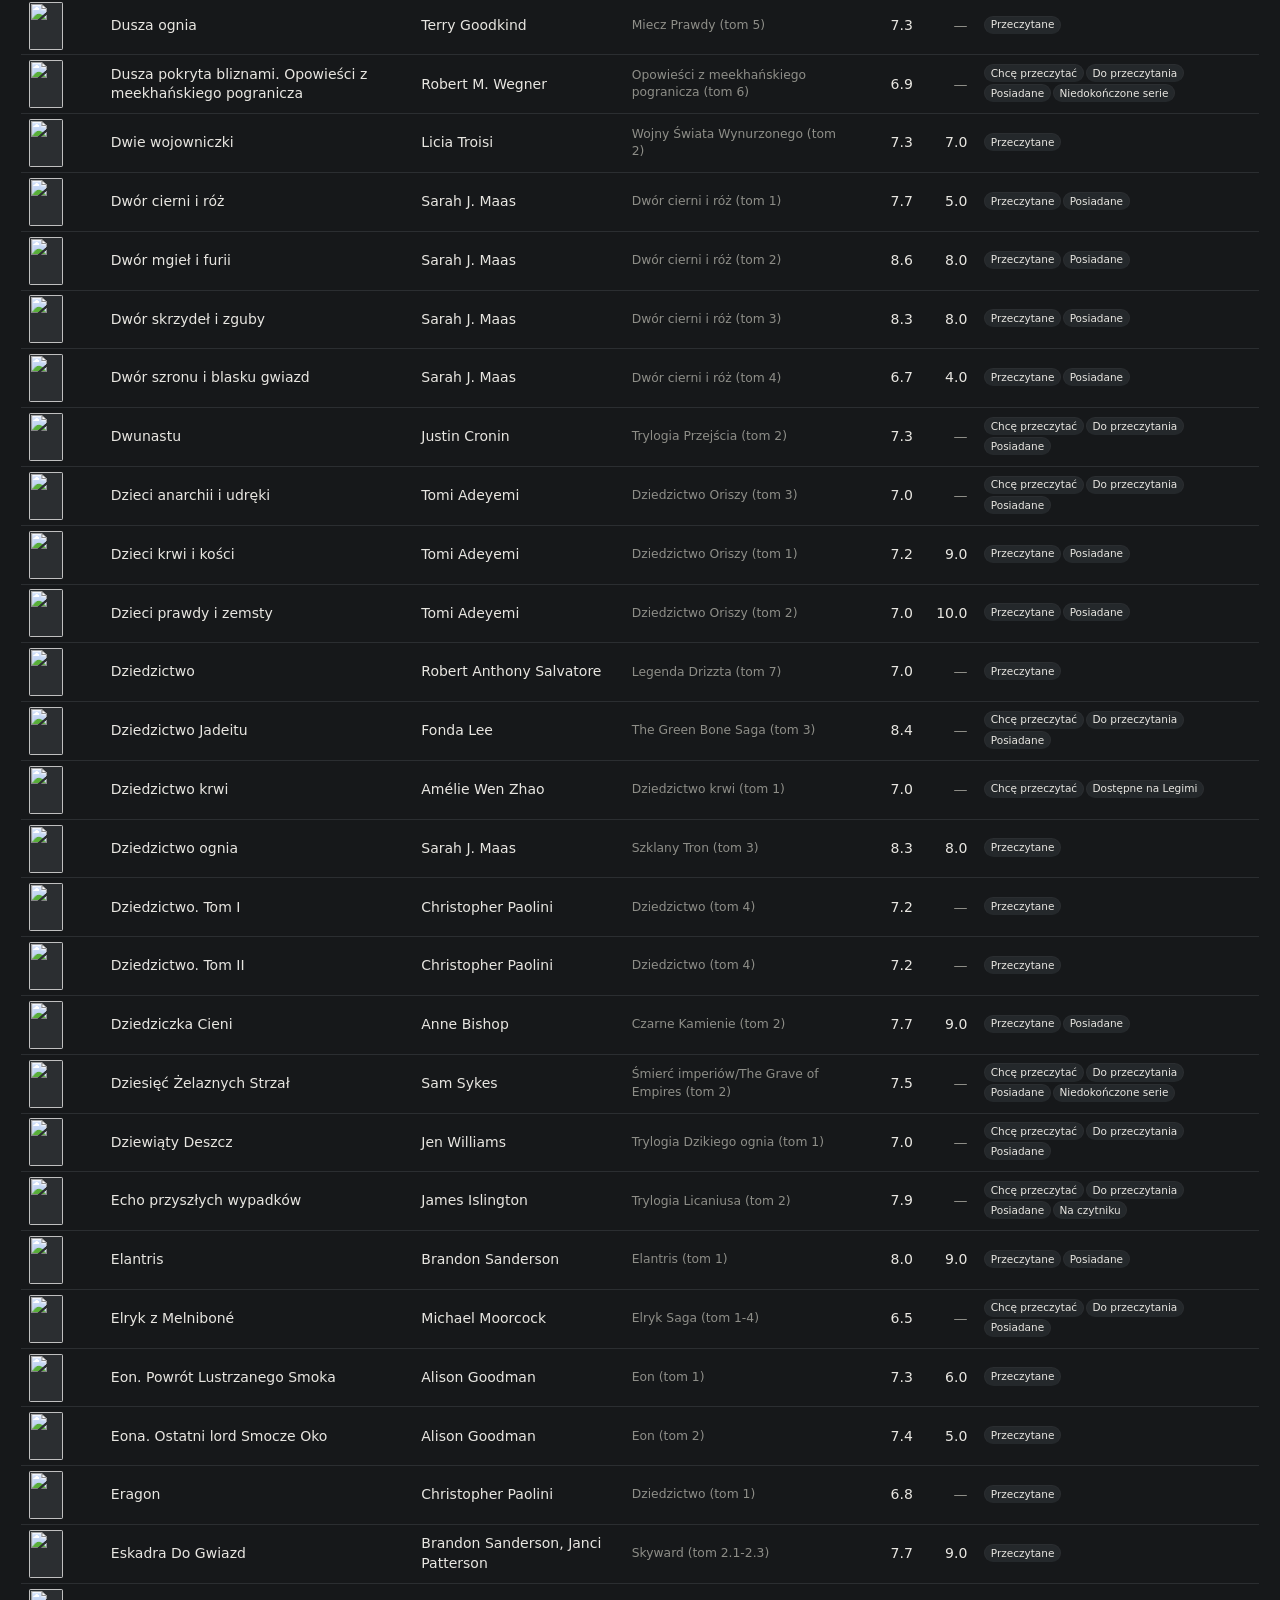
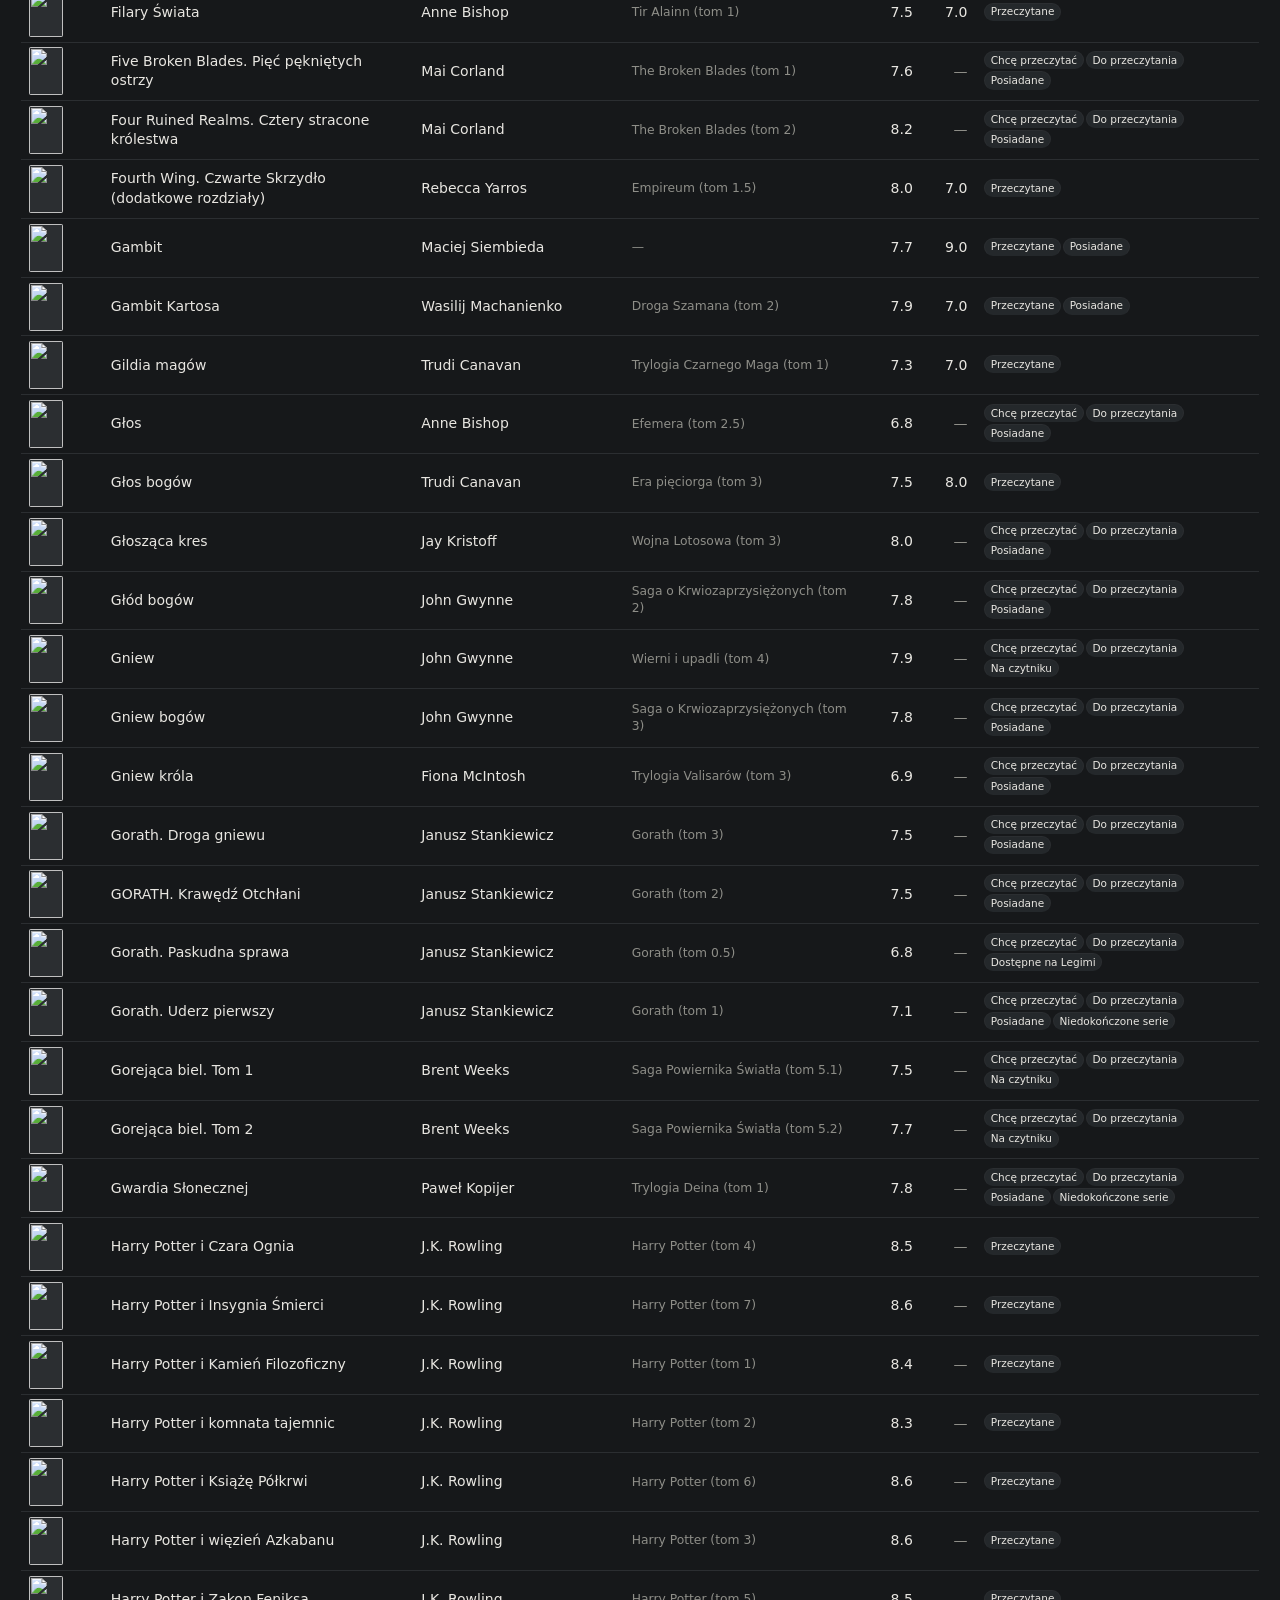
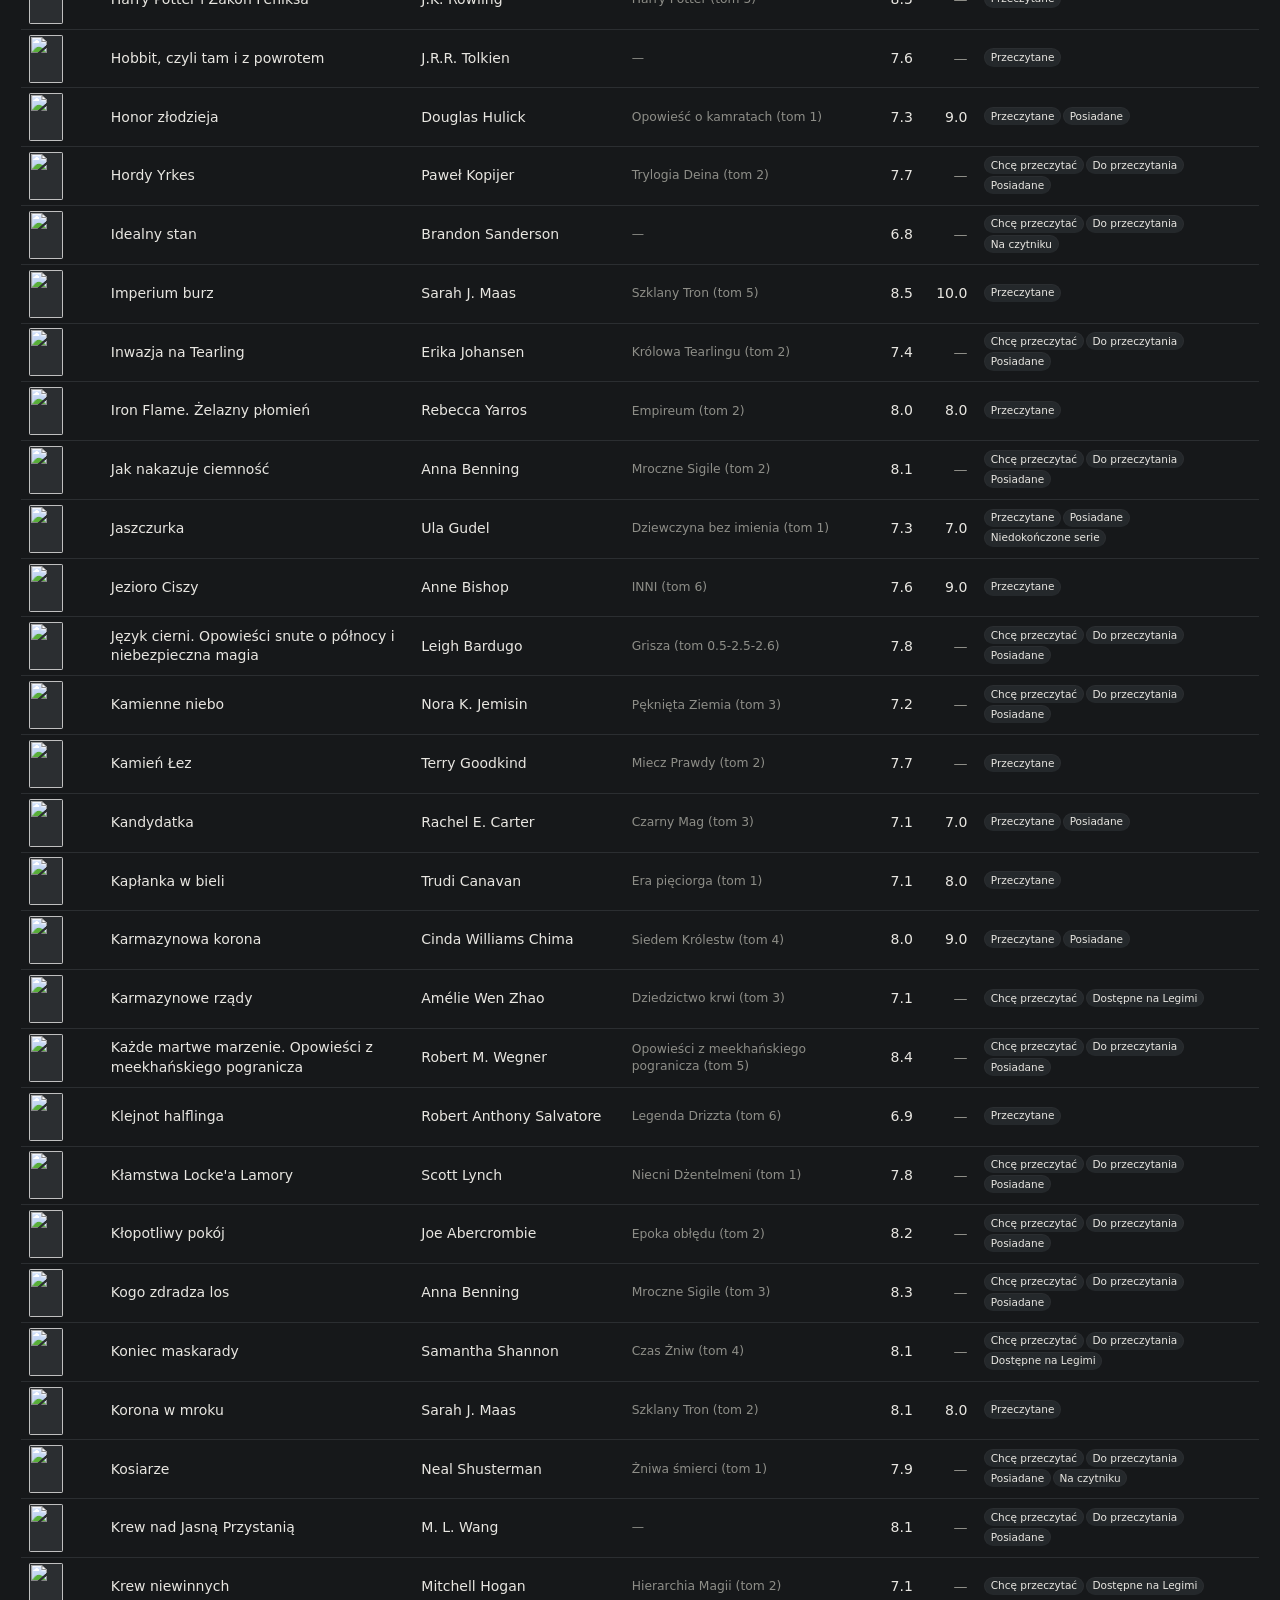
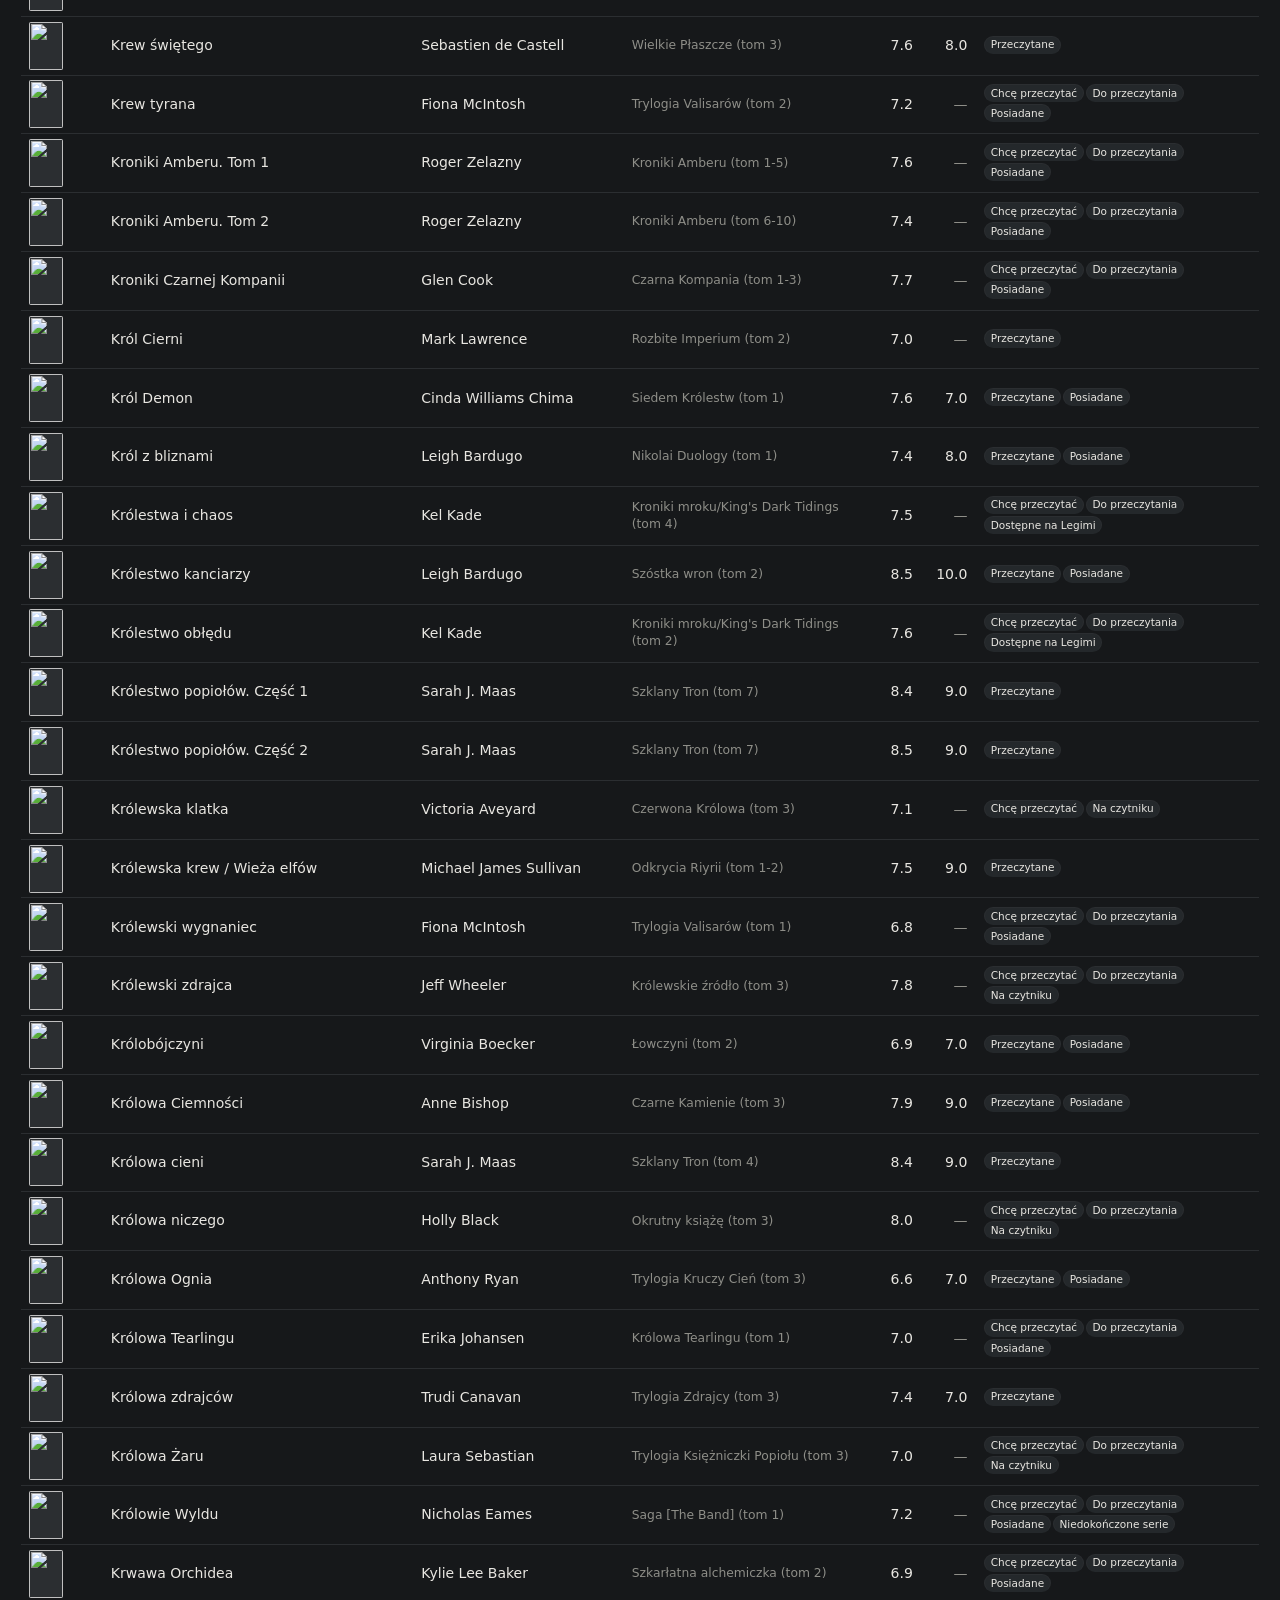
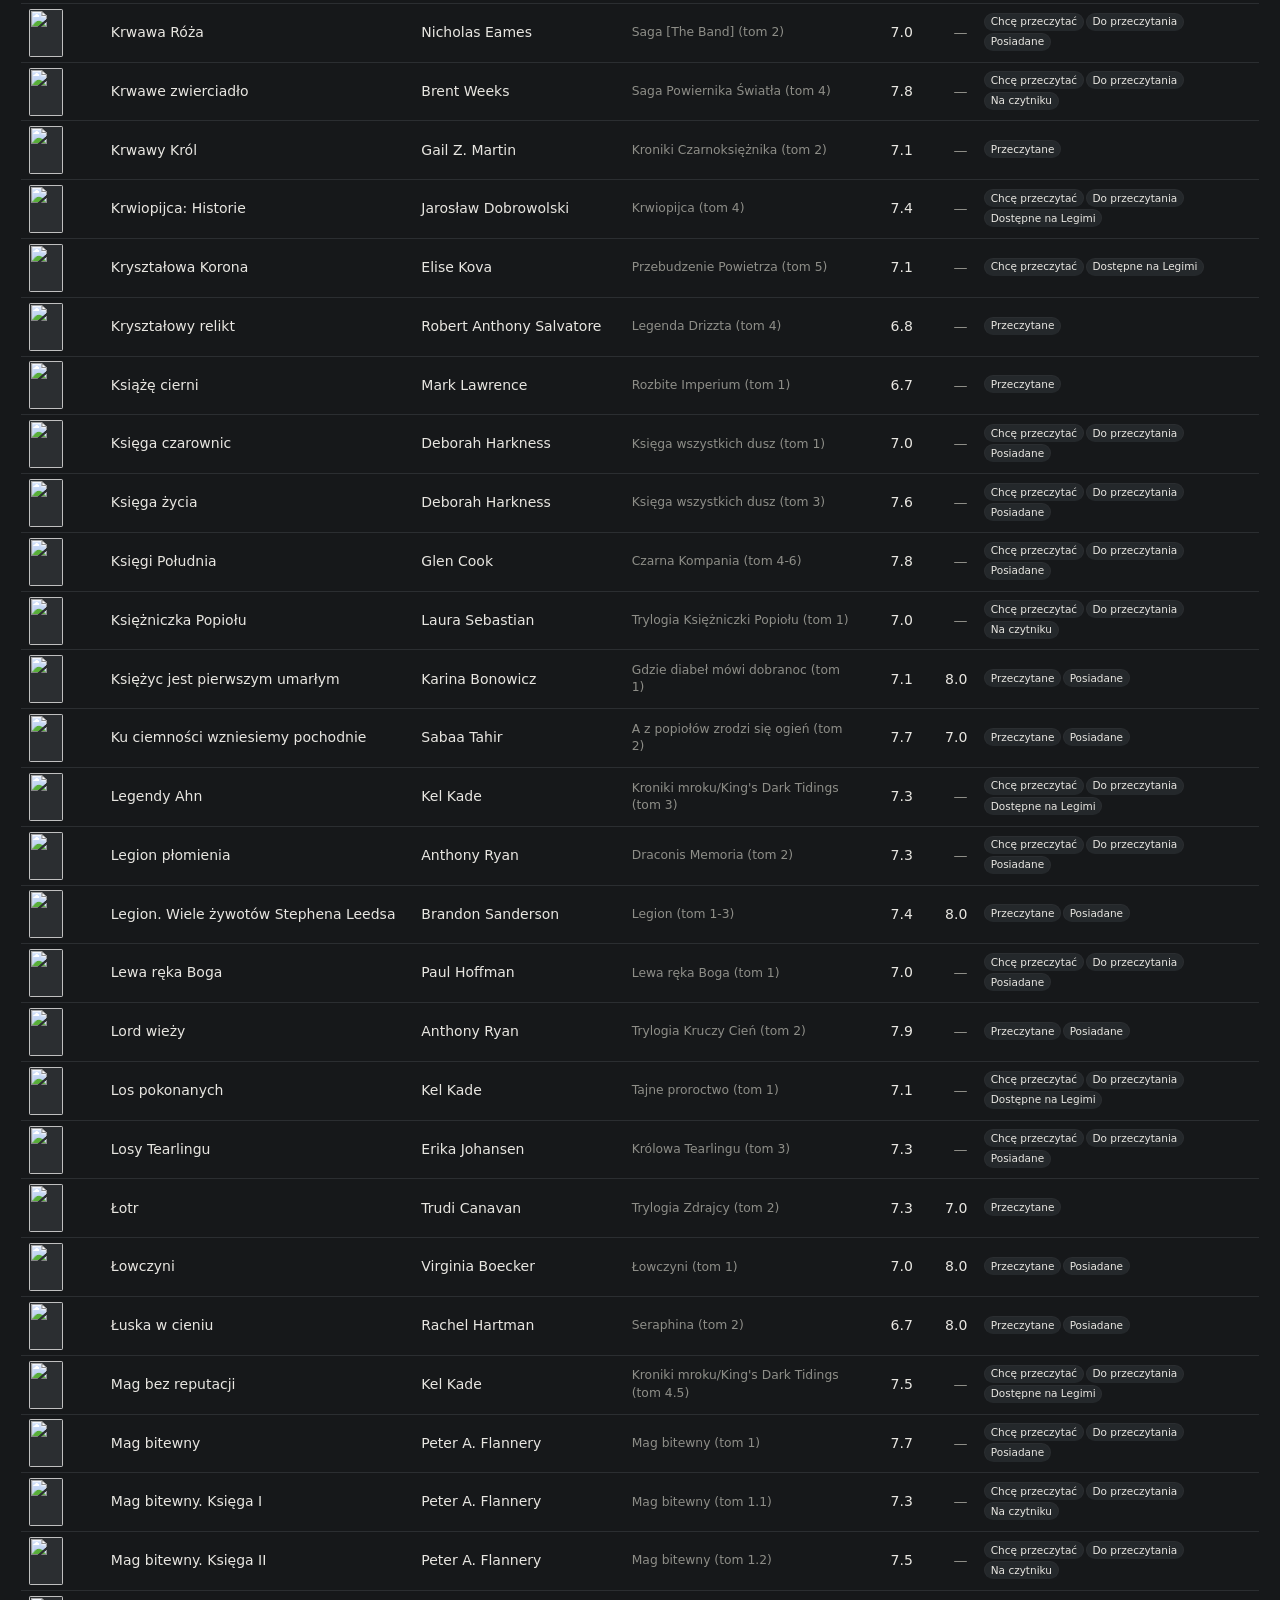
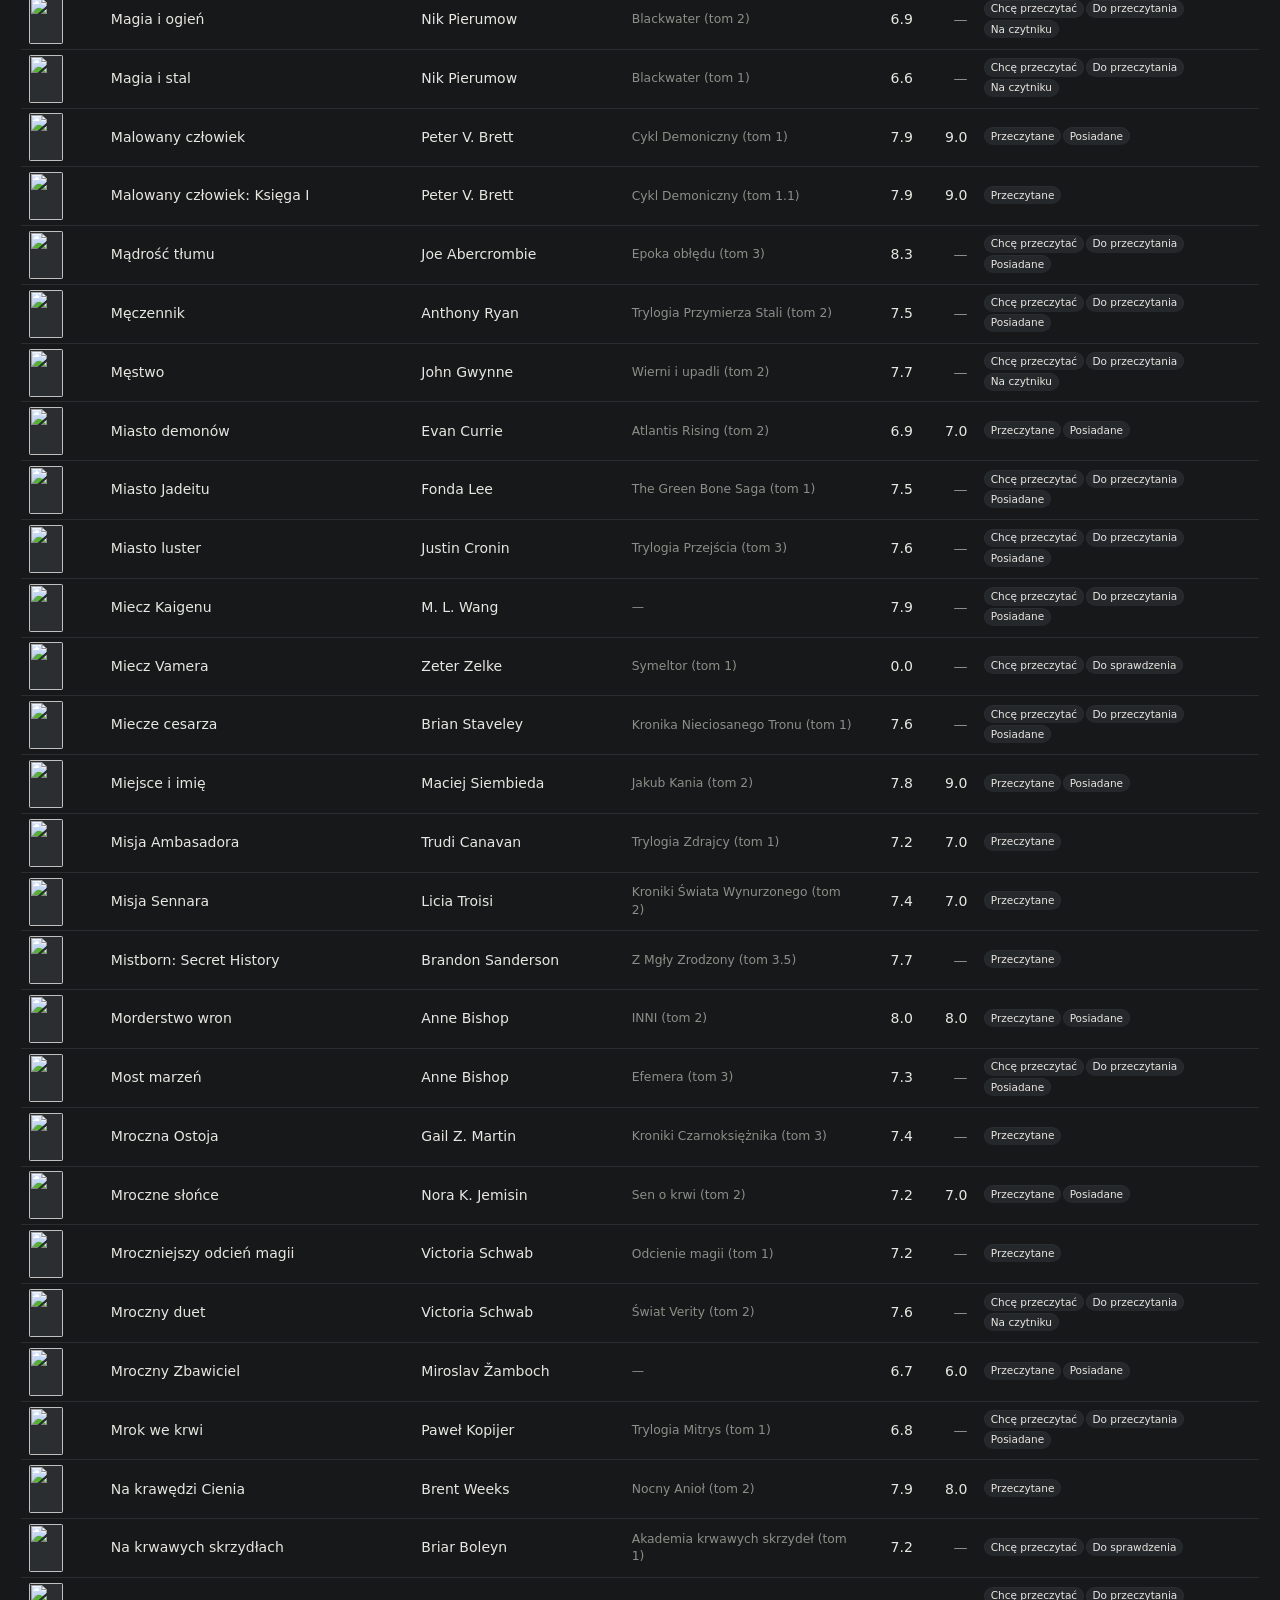
==== commit 184fcf51: "Add library-advisor skill + accepted/rejected/reading-plan subpages - New skill at .claude/skills/li" ====
--- a/docs/index.html
+++ b/docs/index.html
@@ -8,6 +8,12 @@
 </head>
 <body>
   <header>
+    <nav class="topnav">
+      <a href="./index.html" class="active">Biblioteka</a>
+      <a href="./reading-plan.html">Plan czytelniczy</a>
+      <a href="./accepted.html">Zaakceptowane</a>
+      <a href="./rejected.html">Odrzucone</a>
+    </nav>
     <h1>my-library</h1>
     <p class="stats" id="stats">Loading…</p>
   </header>
--- a/docs/style.css
+++ b/docs/style.css
@@ -23,6 +23,29 @@
   padding: 1.2rem 1.5rem 0.4rem;
 }
 
+.topnav {
+  display: flex;
+  gap: 0.1rem;
+  margin: 0 0 0.8rem;
+  border-bottom: 1px solid var(--border);
+}
+
+.topnav a {
+  padding: 0.45rem 0.9rem;
+  color: var(--muted);
+  text-decoration: none;
+  font-size: 0.9rem;
+  border-bottom: 2px solid transparent;
+  margin-bottom: -1px;
+}
+
+.topnav a:hover { color: var(--fg); }
+
+.topnav a.active {
+  color: var(--accent);
+  border-bottom-color: var(--accent);
+}
+
 header h1 {
   margin: 0;
   font-size: 1.3rem;
@@ -161,7 +184,16 @@
 
 td.title a:hover { color: var(--accent); text-decoration: underline; }
 
-td.cycle, td.shelves { color: var(--muted); font-size: 0.88rem; }
+td.cycle, td.shelves, td.note { color: var(--muted); font-size: 0.88rem; }
+
+td.note { max-width: 32rem; }
+
+td.empty {
+  text-align: center;
+  color: var(--muted);
+  padding: 2rem 1rem;
+  font-style: italic;
+}
 
 .shelf-pill {
   display: inline-block;
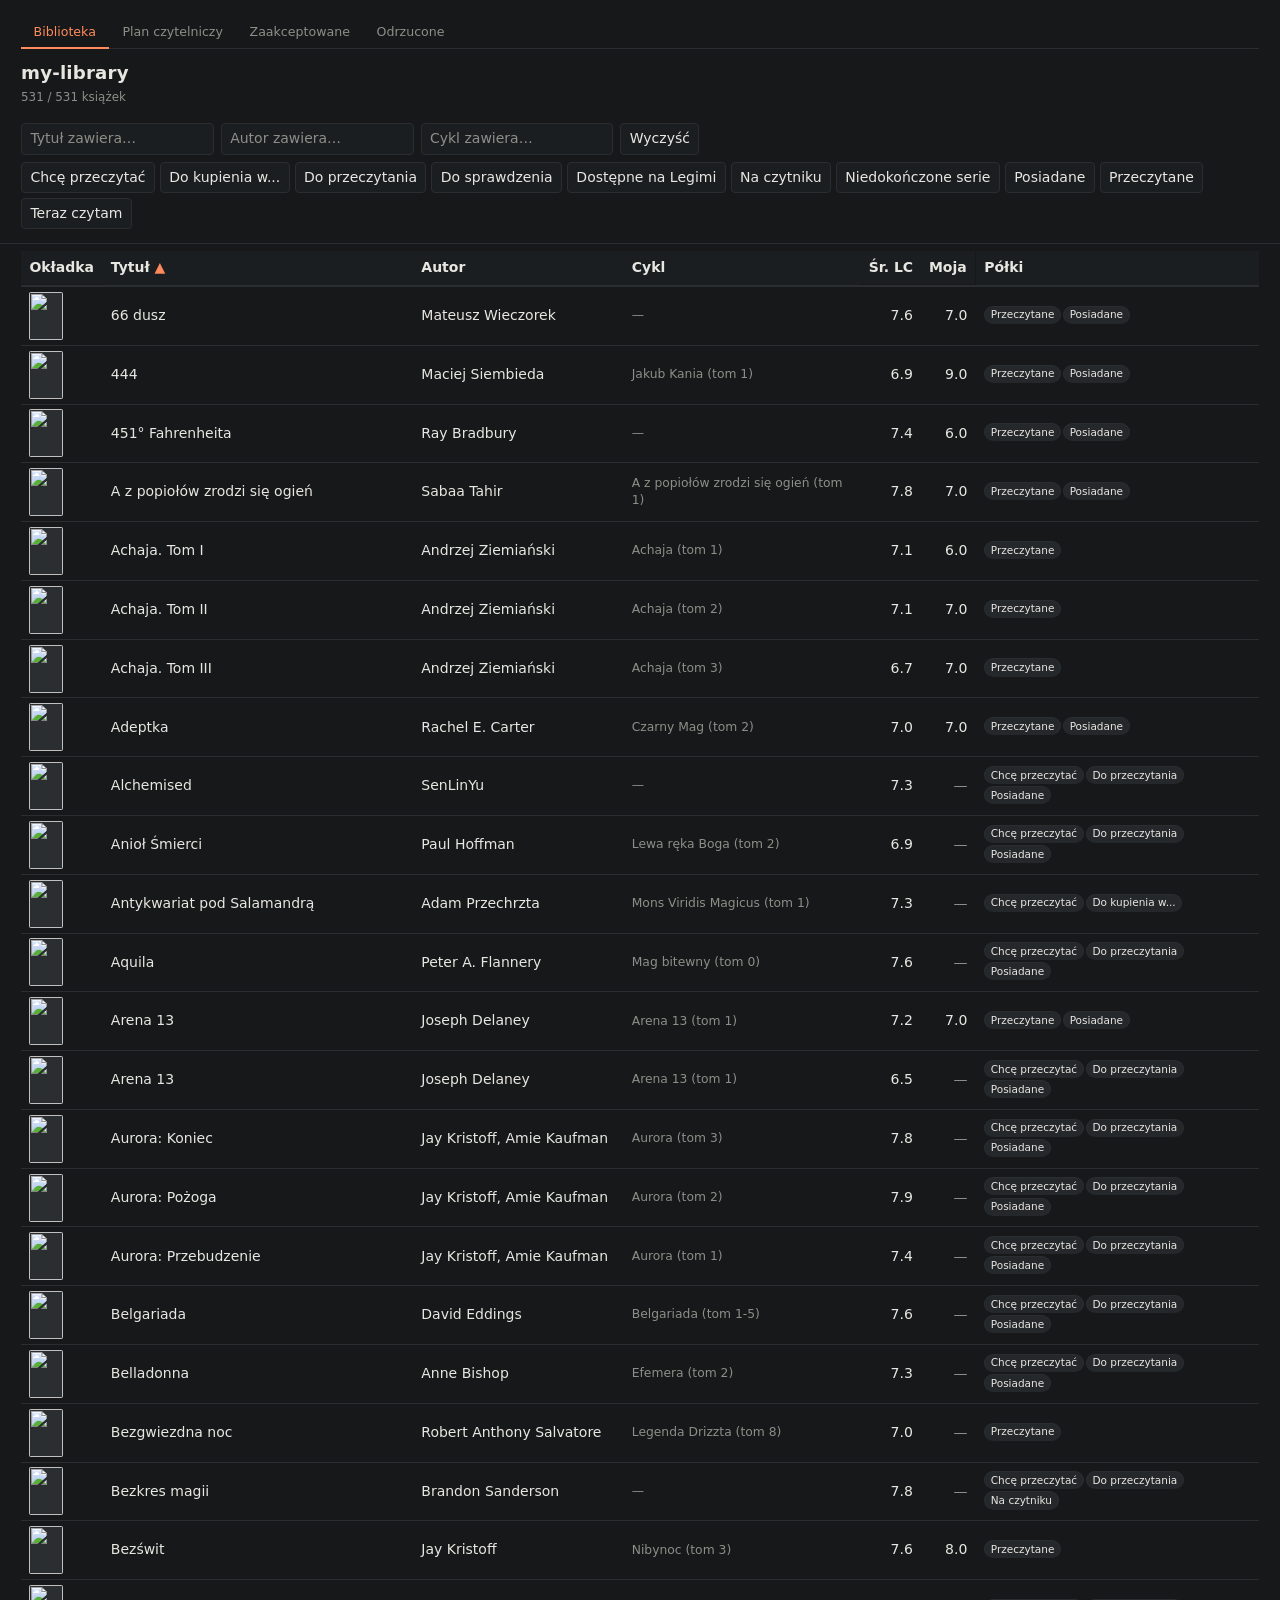
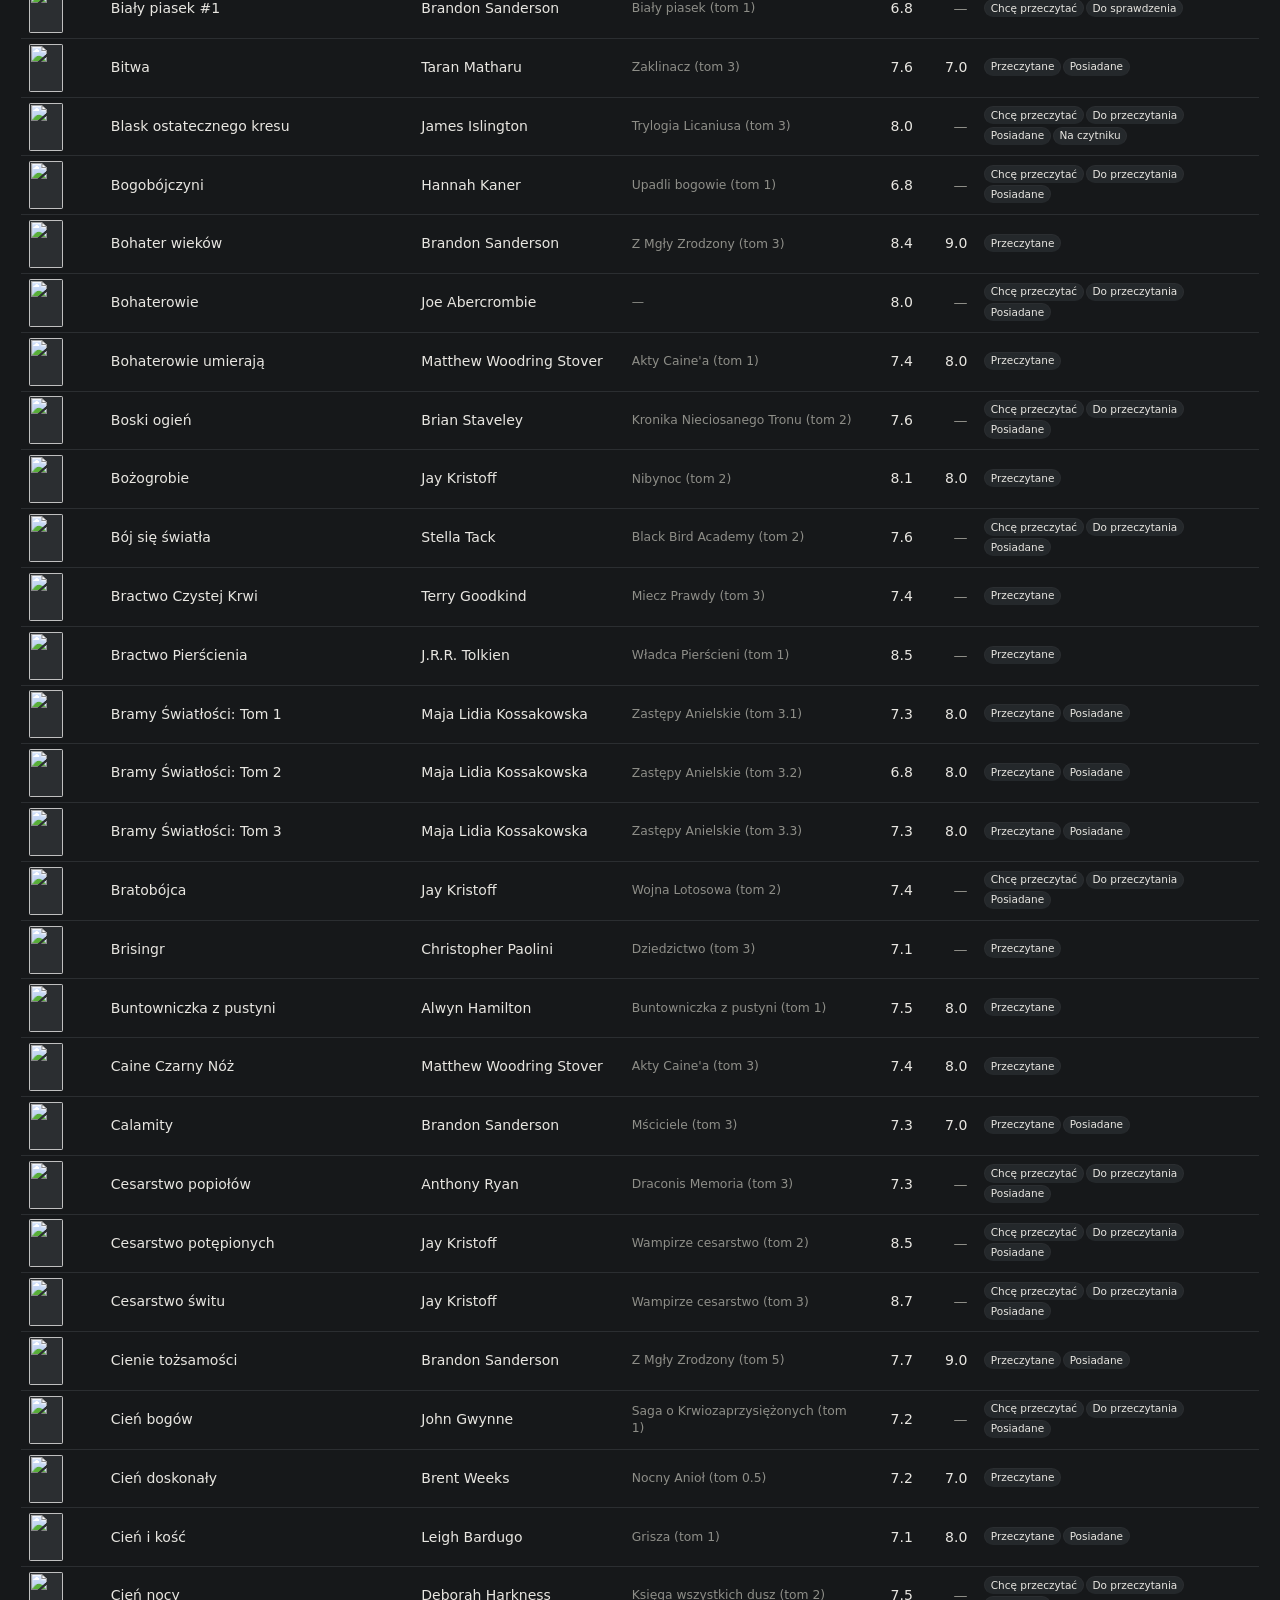
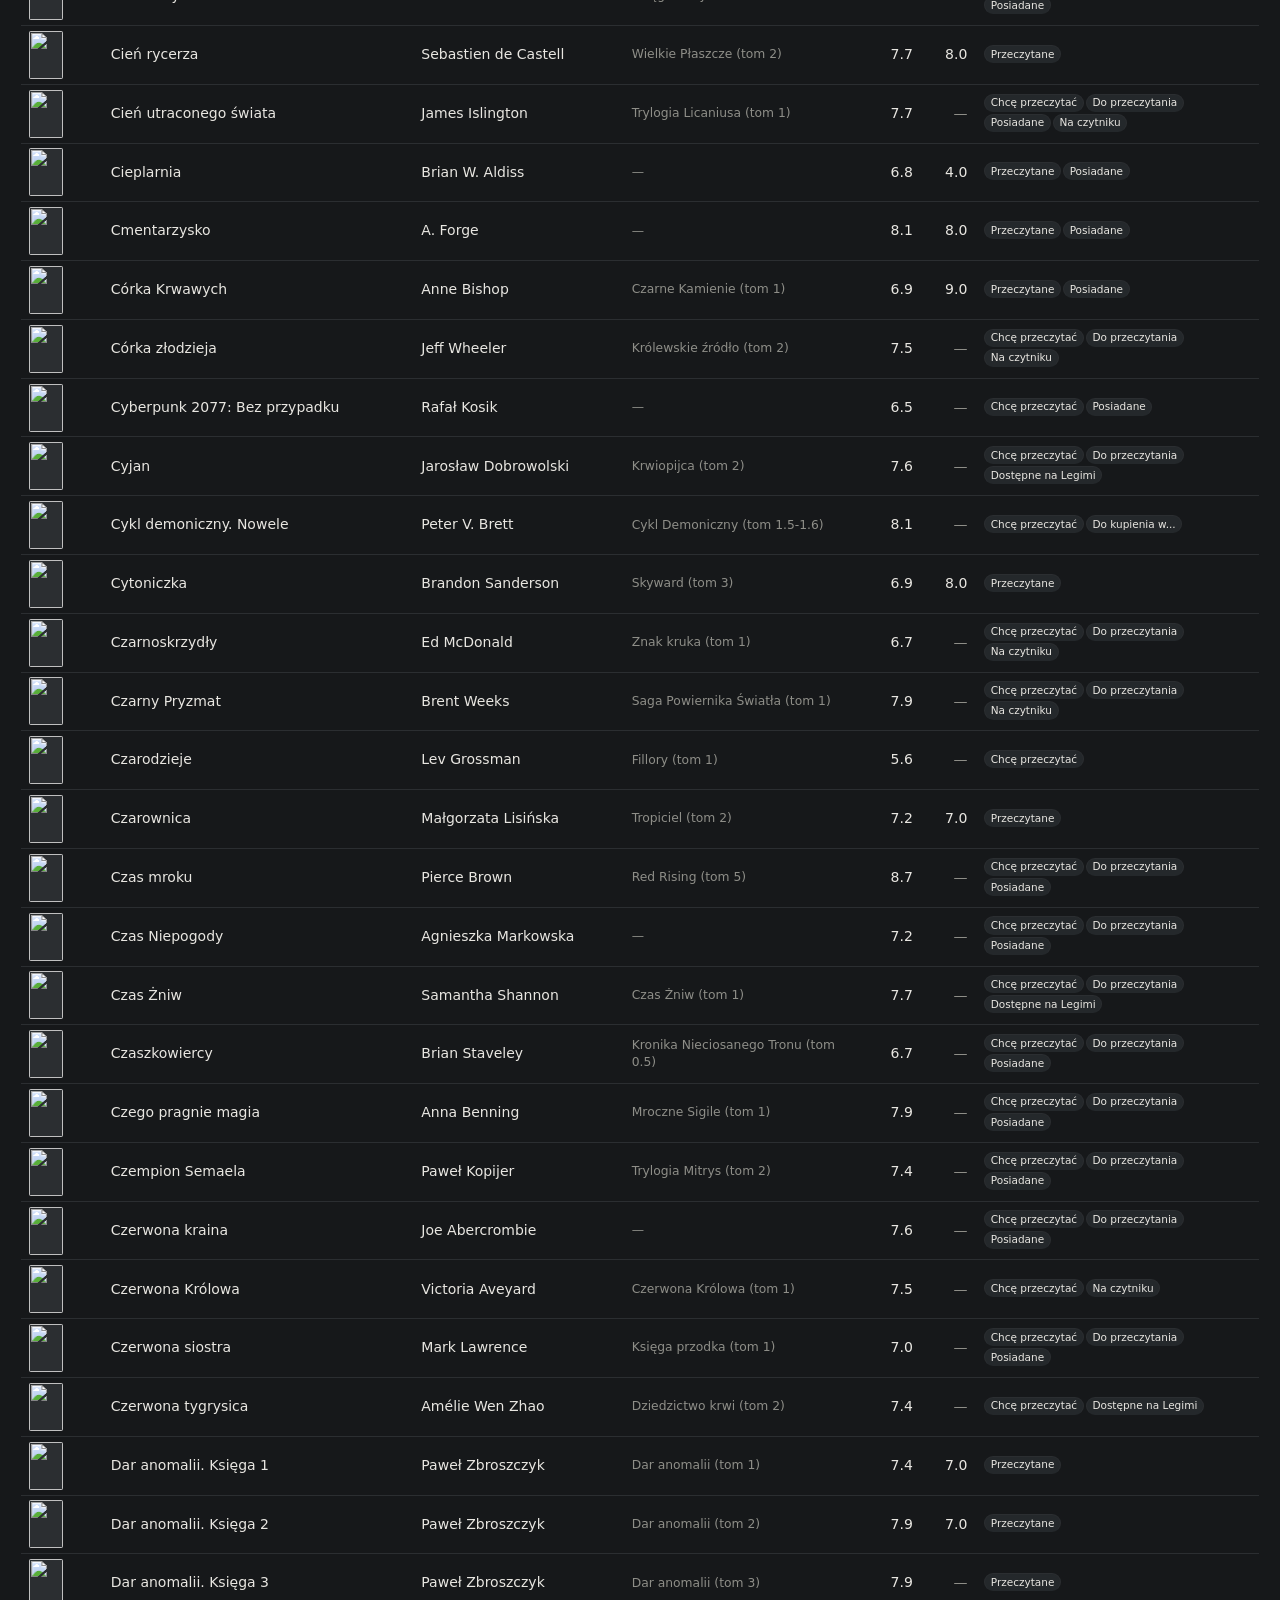
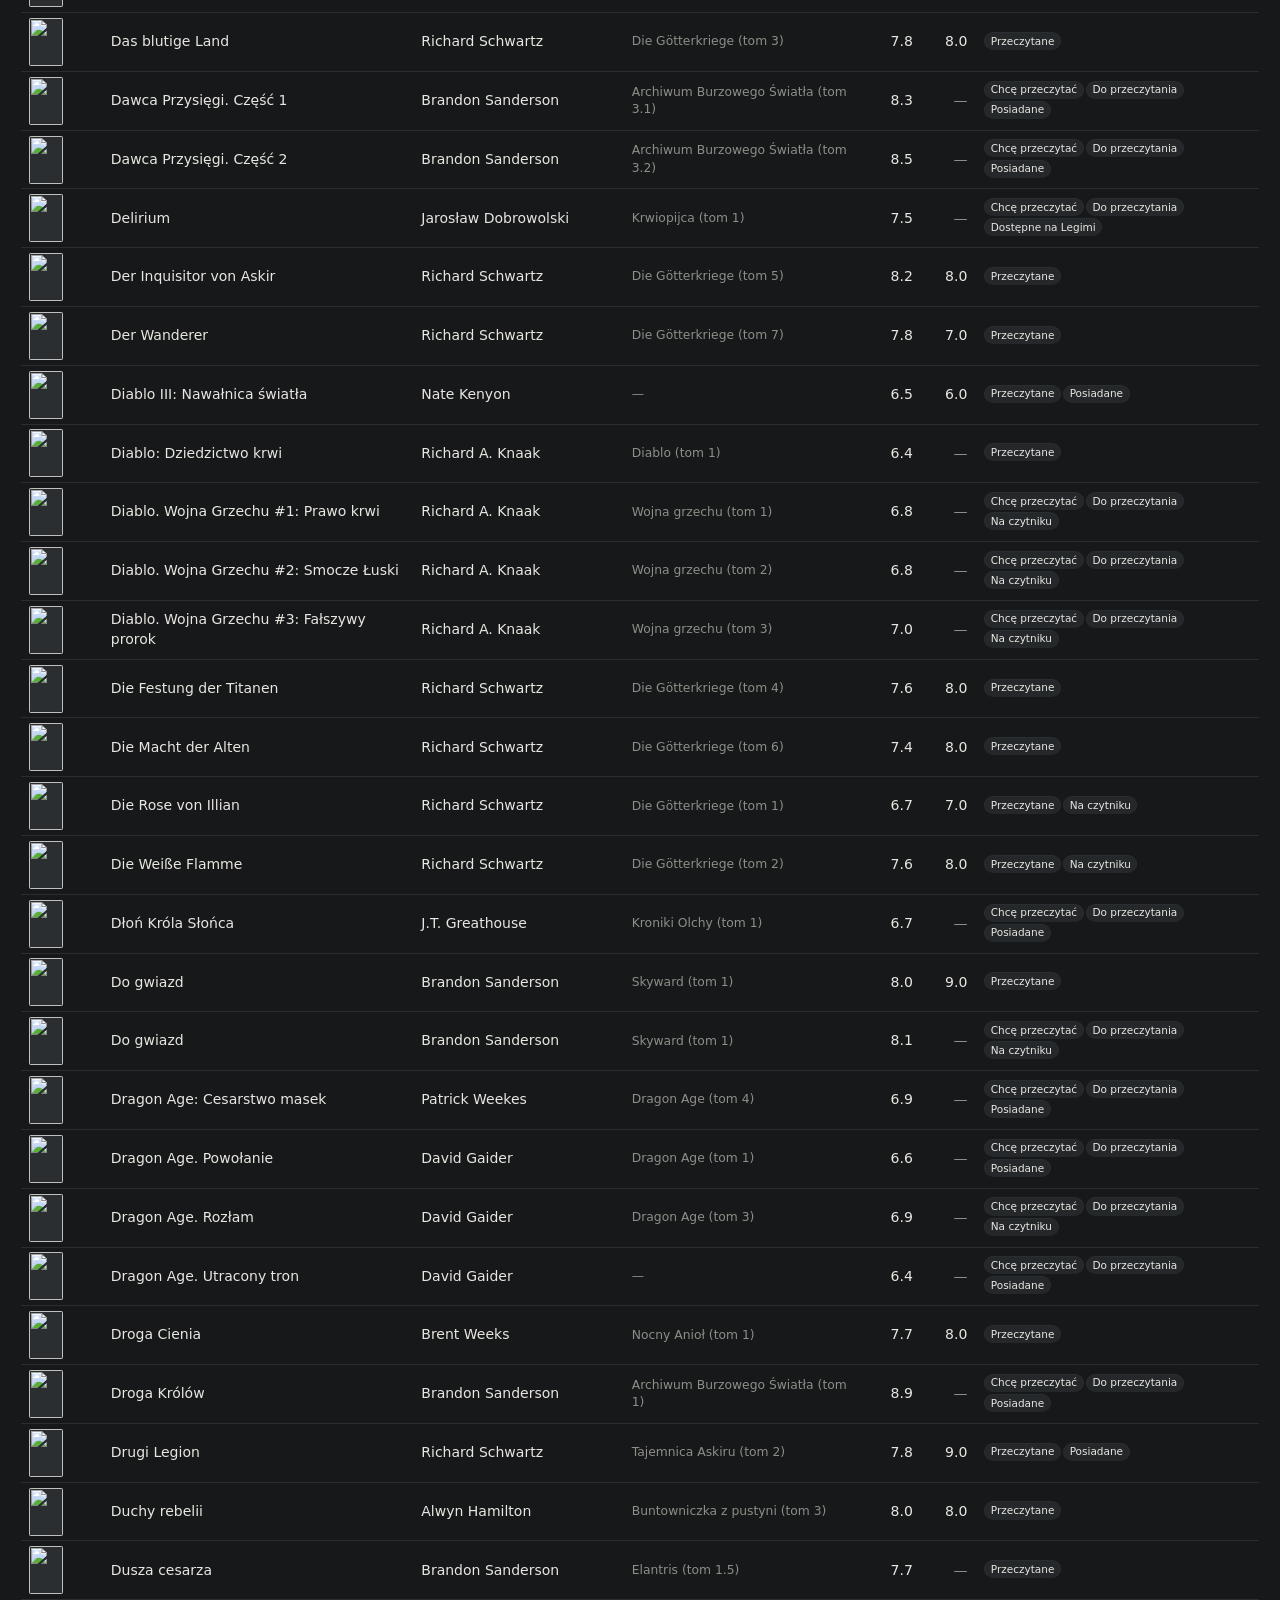
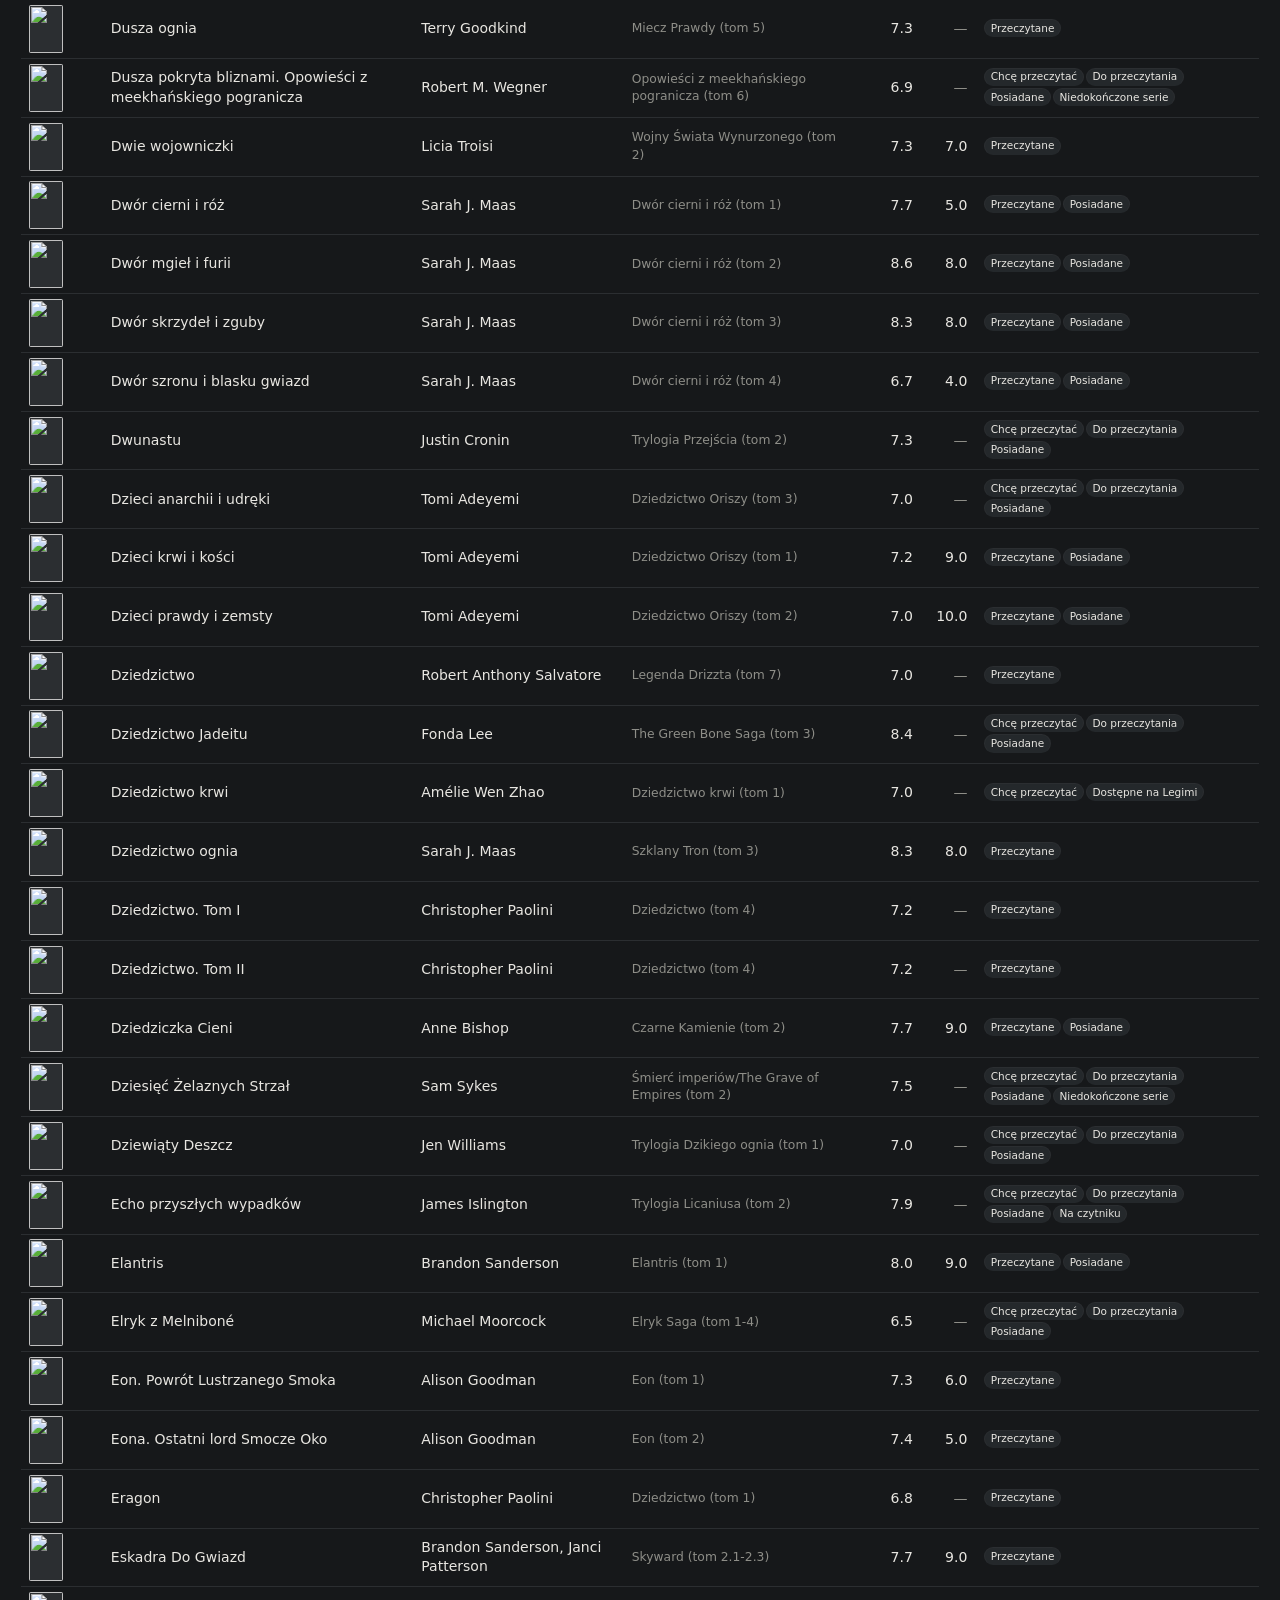
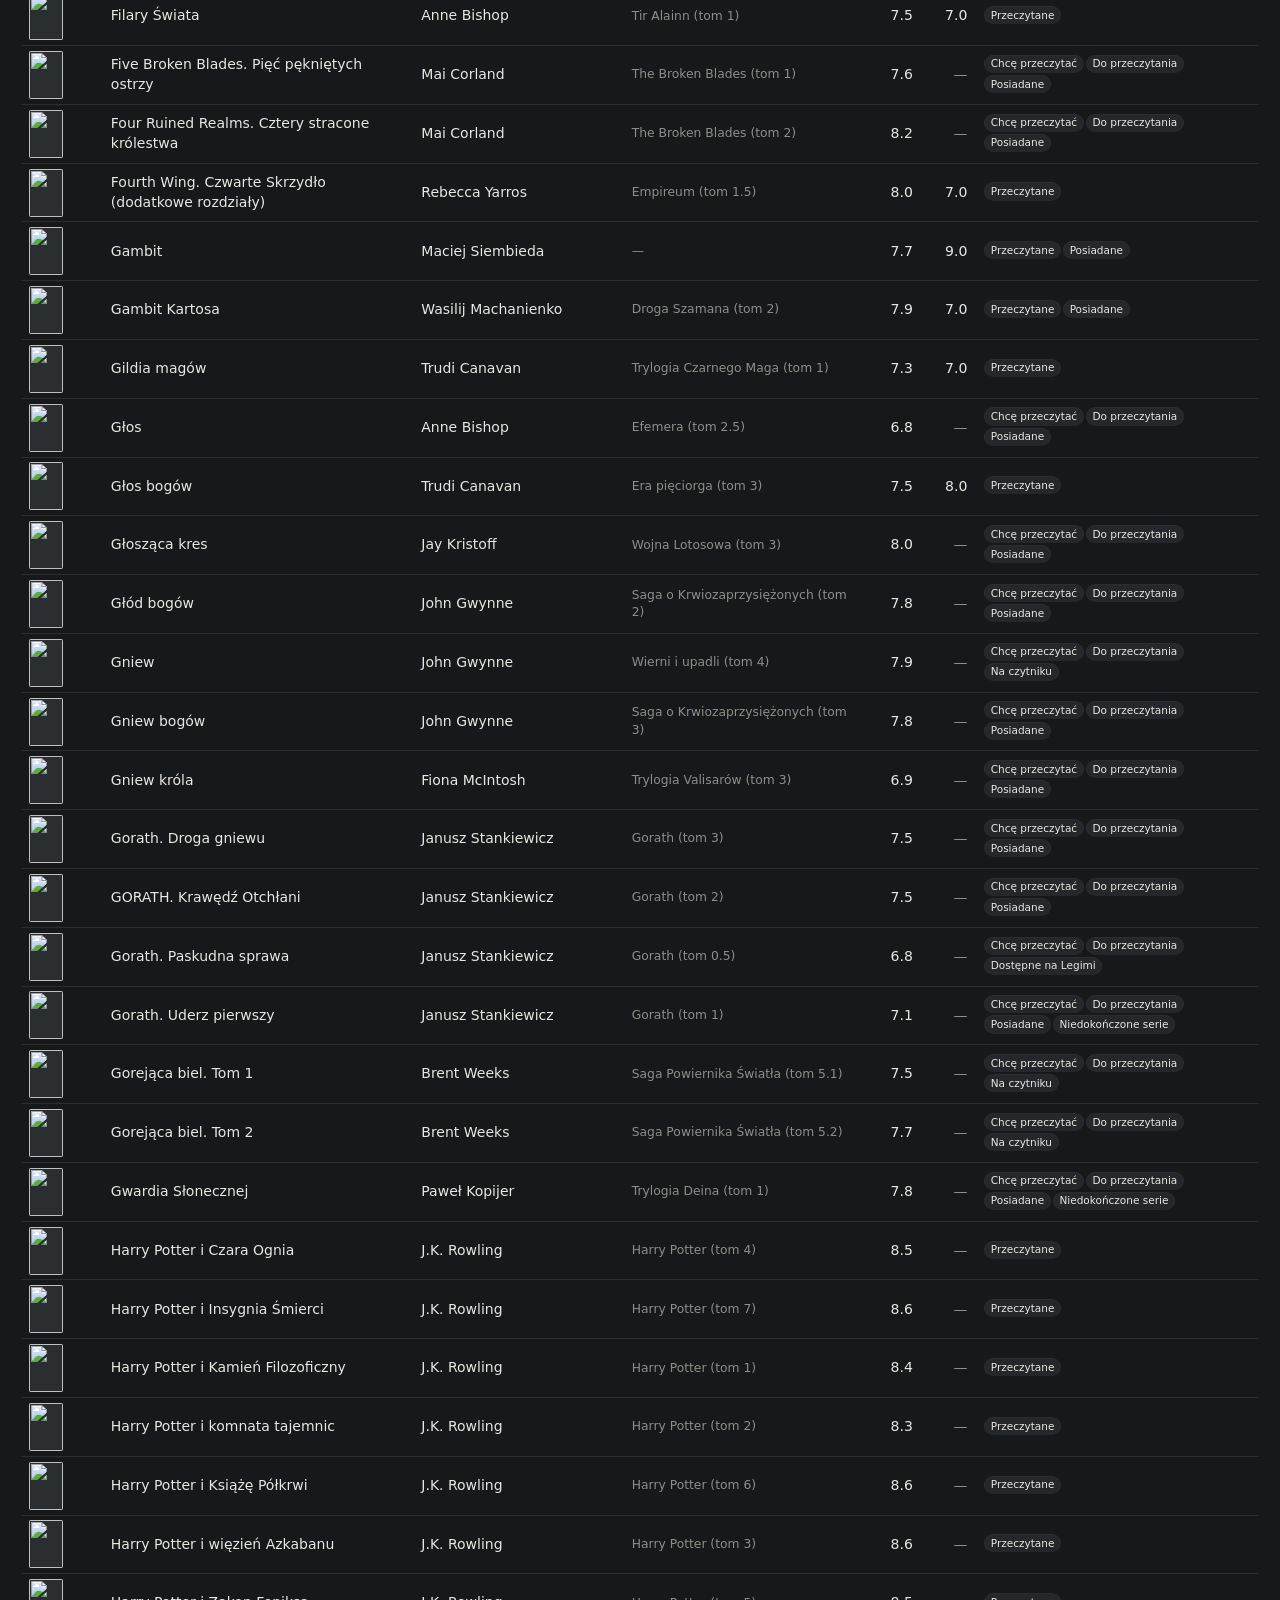
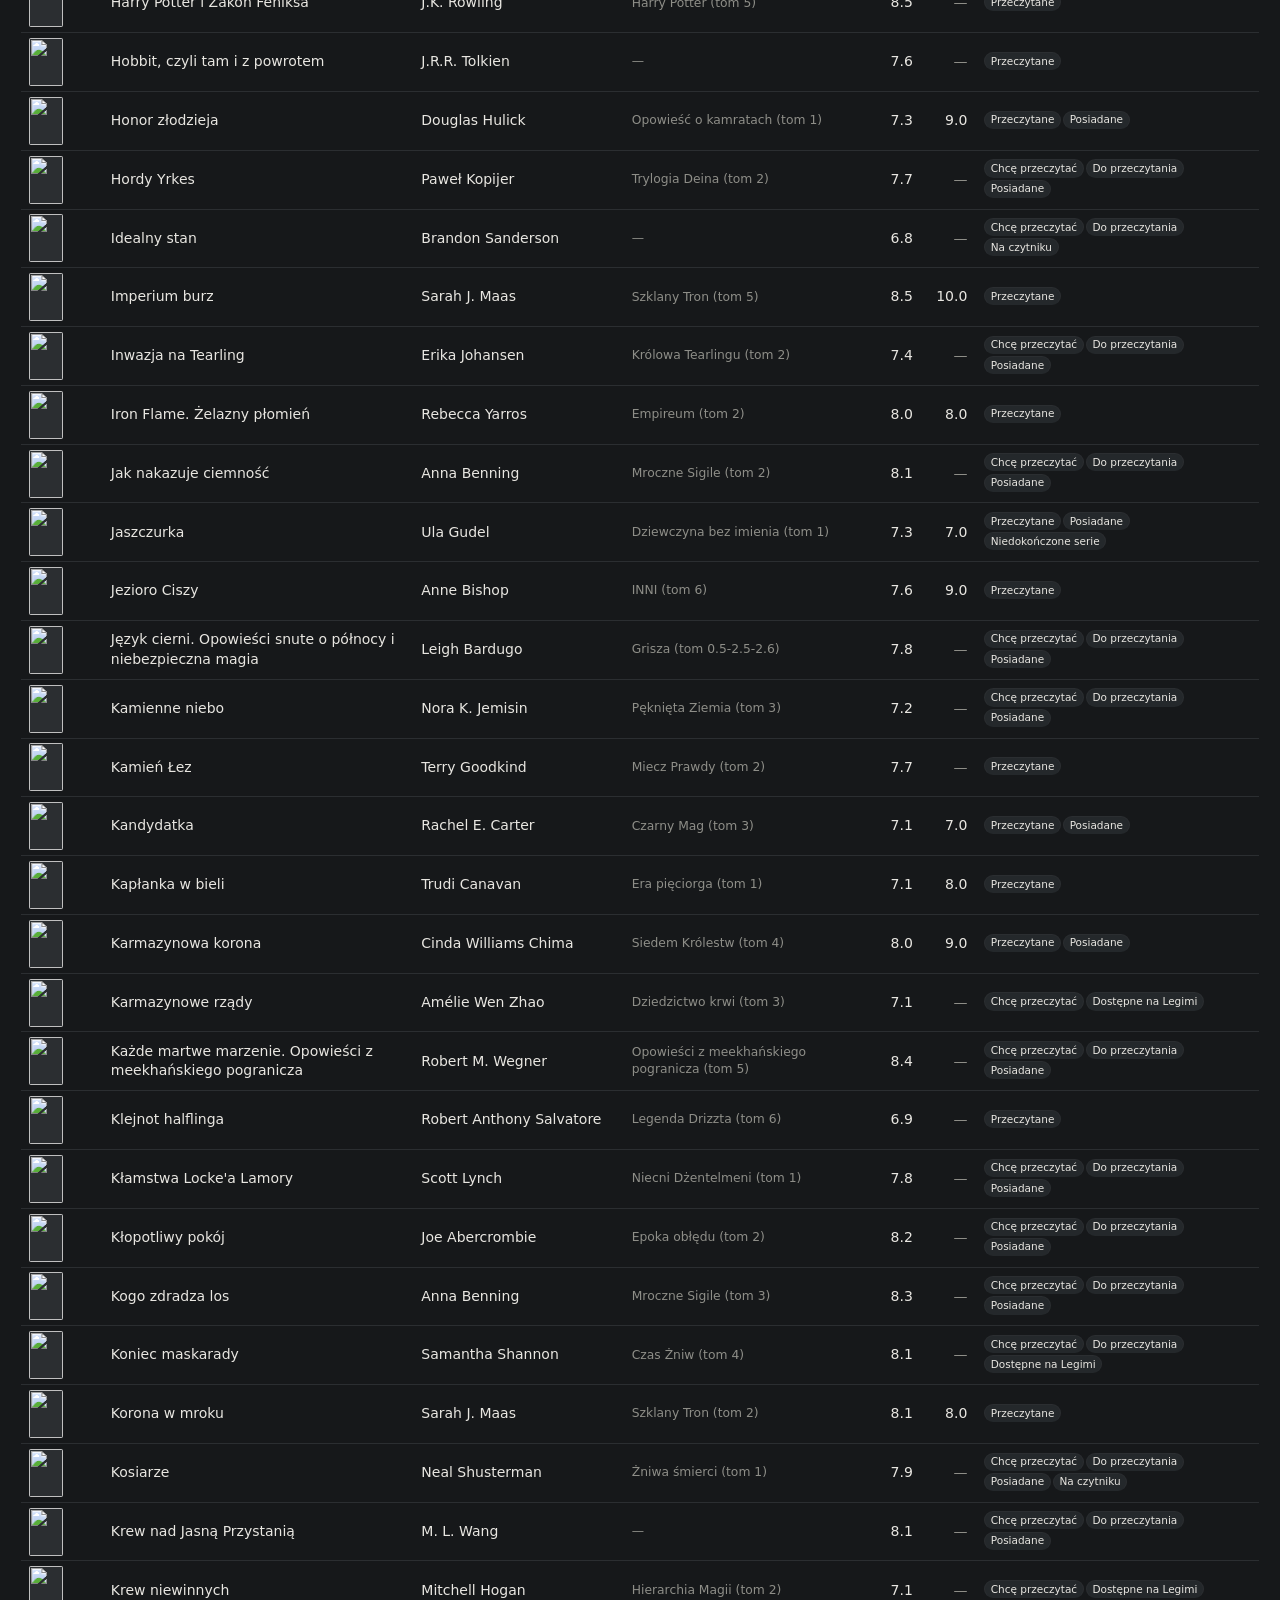
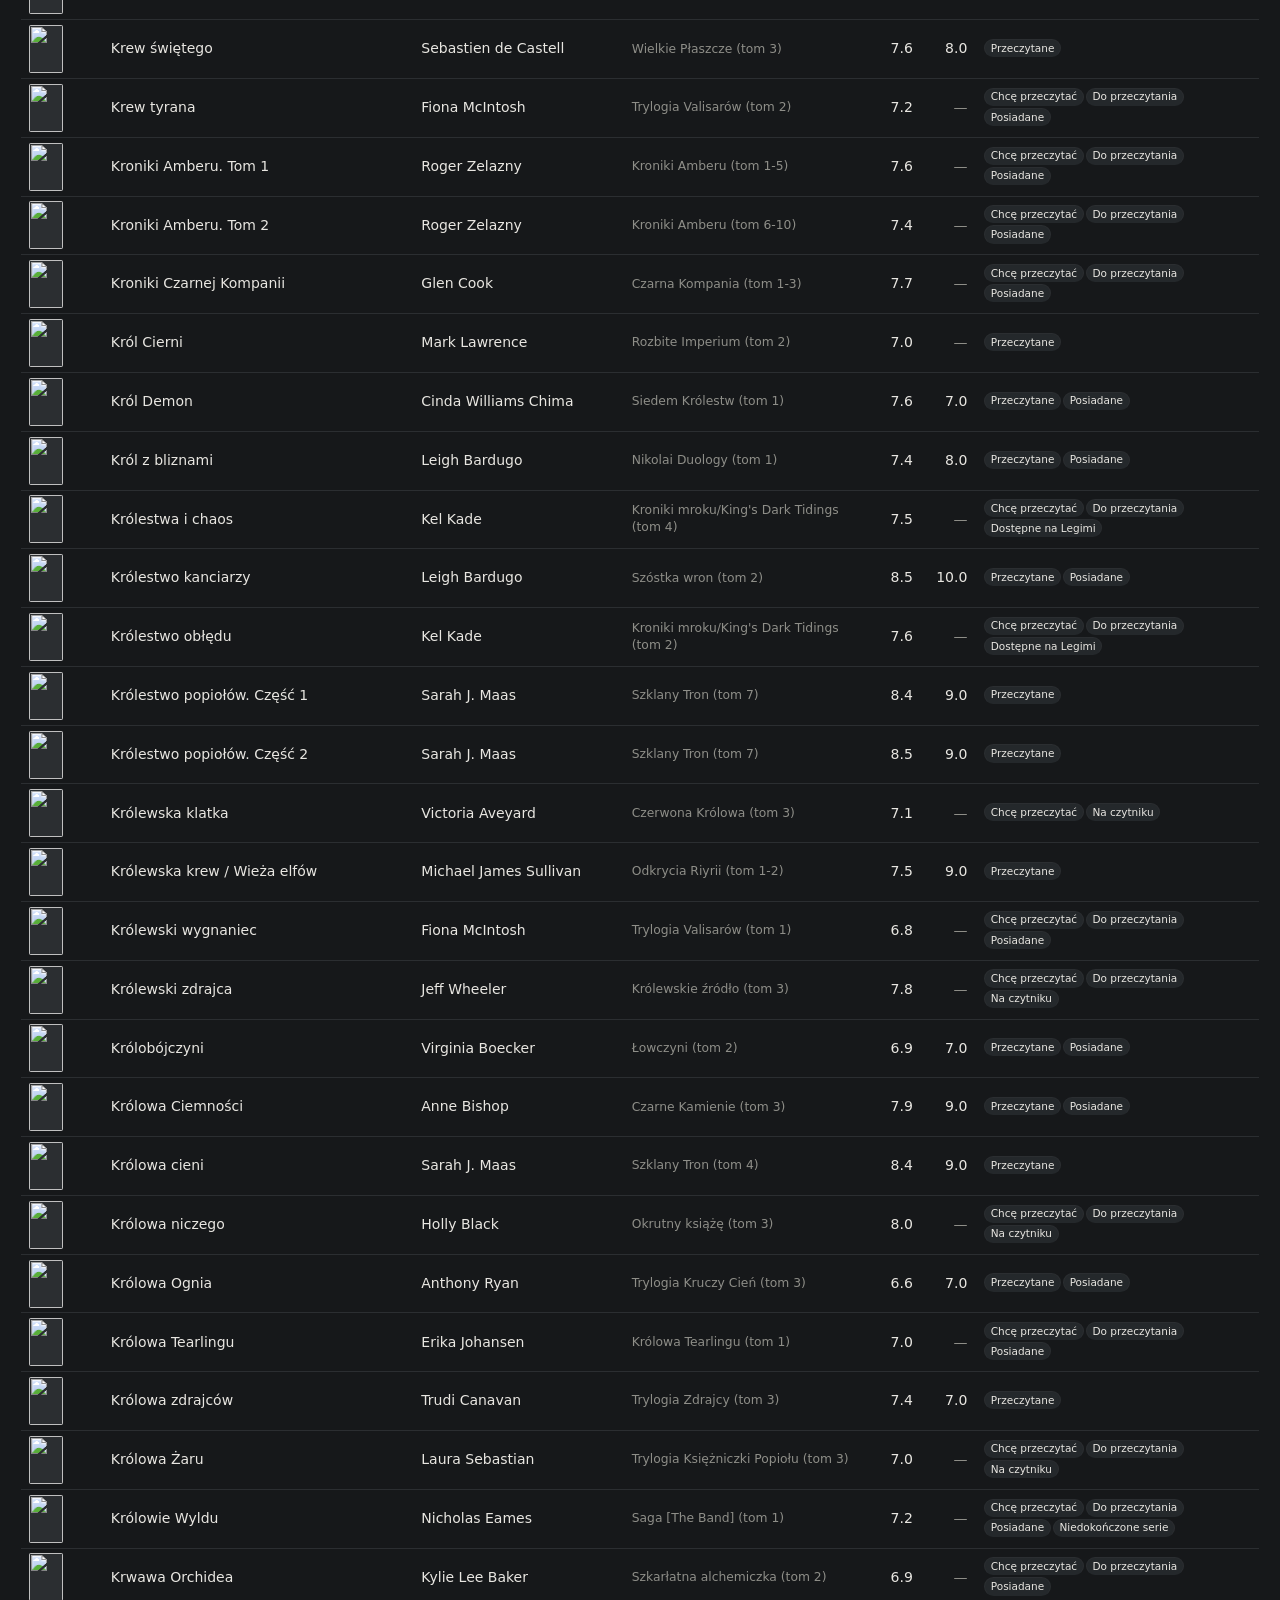
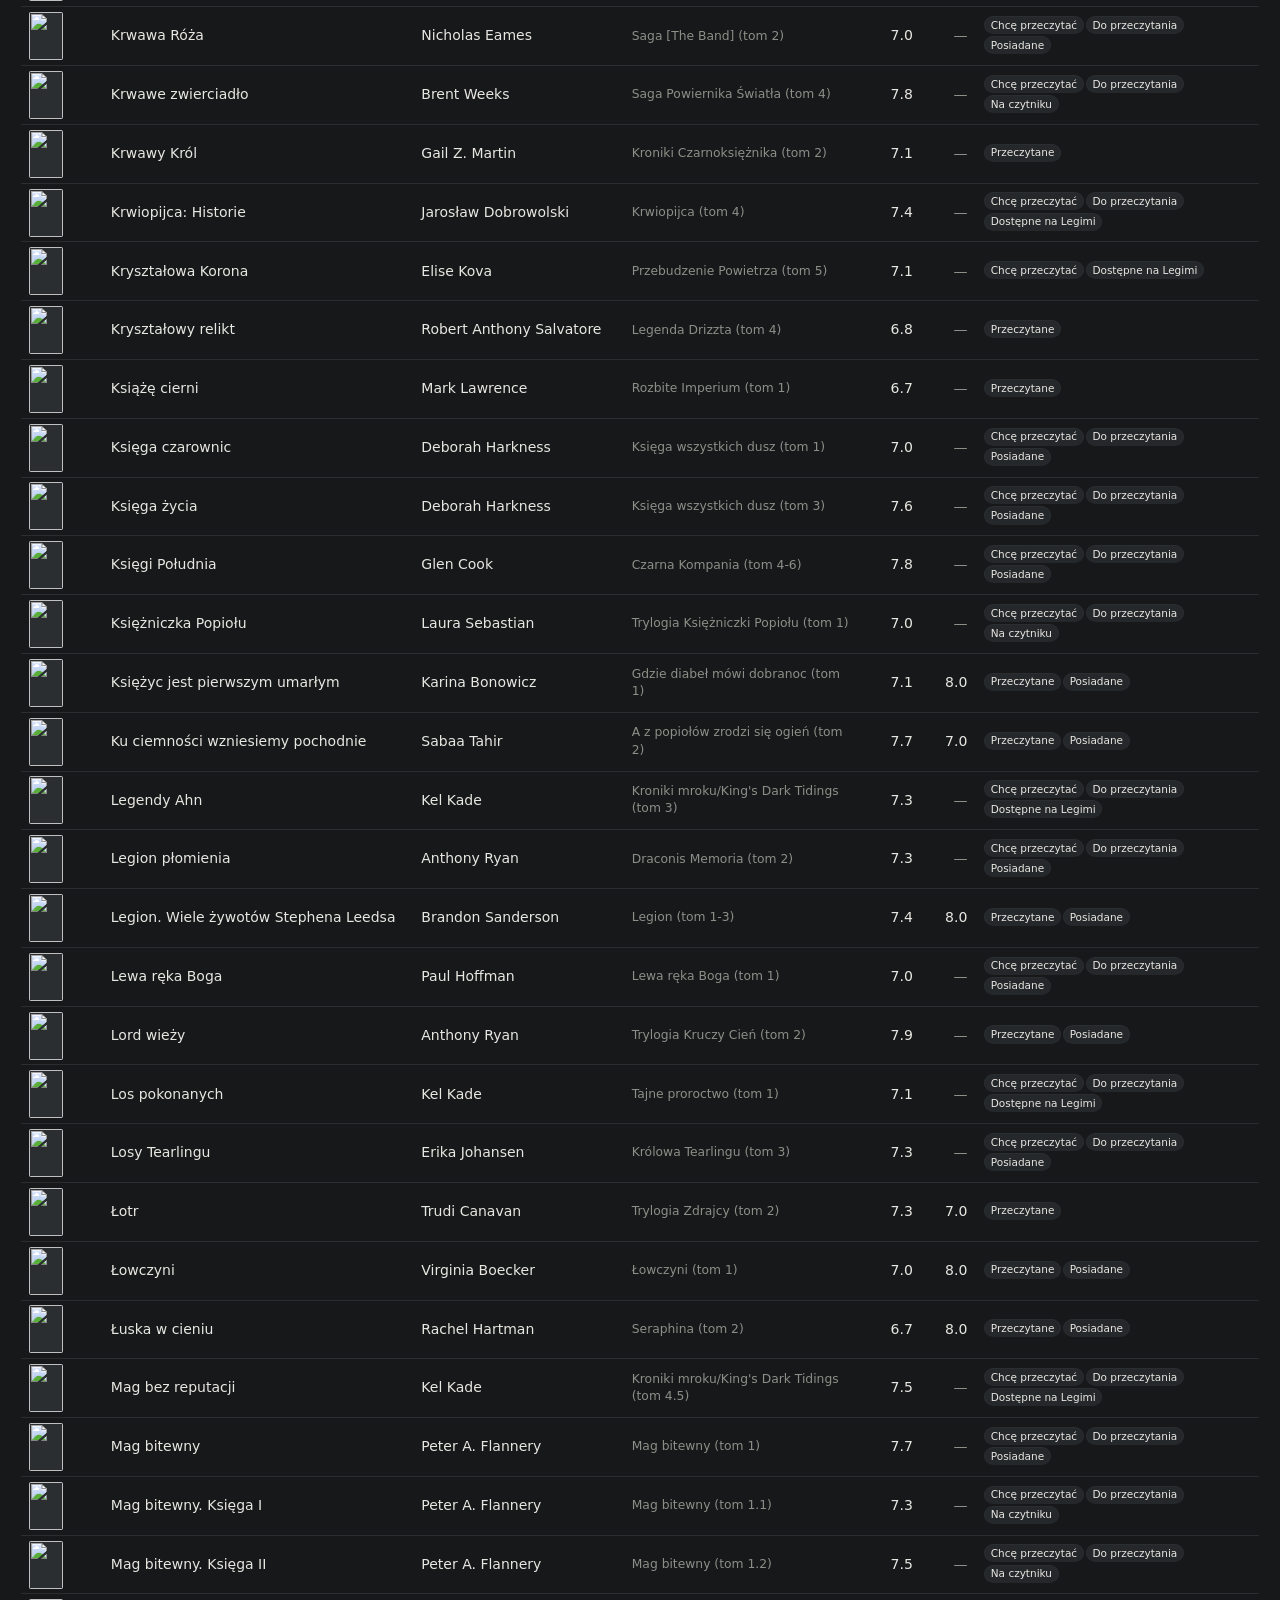
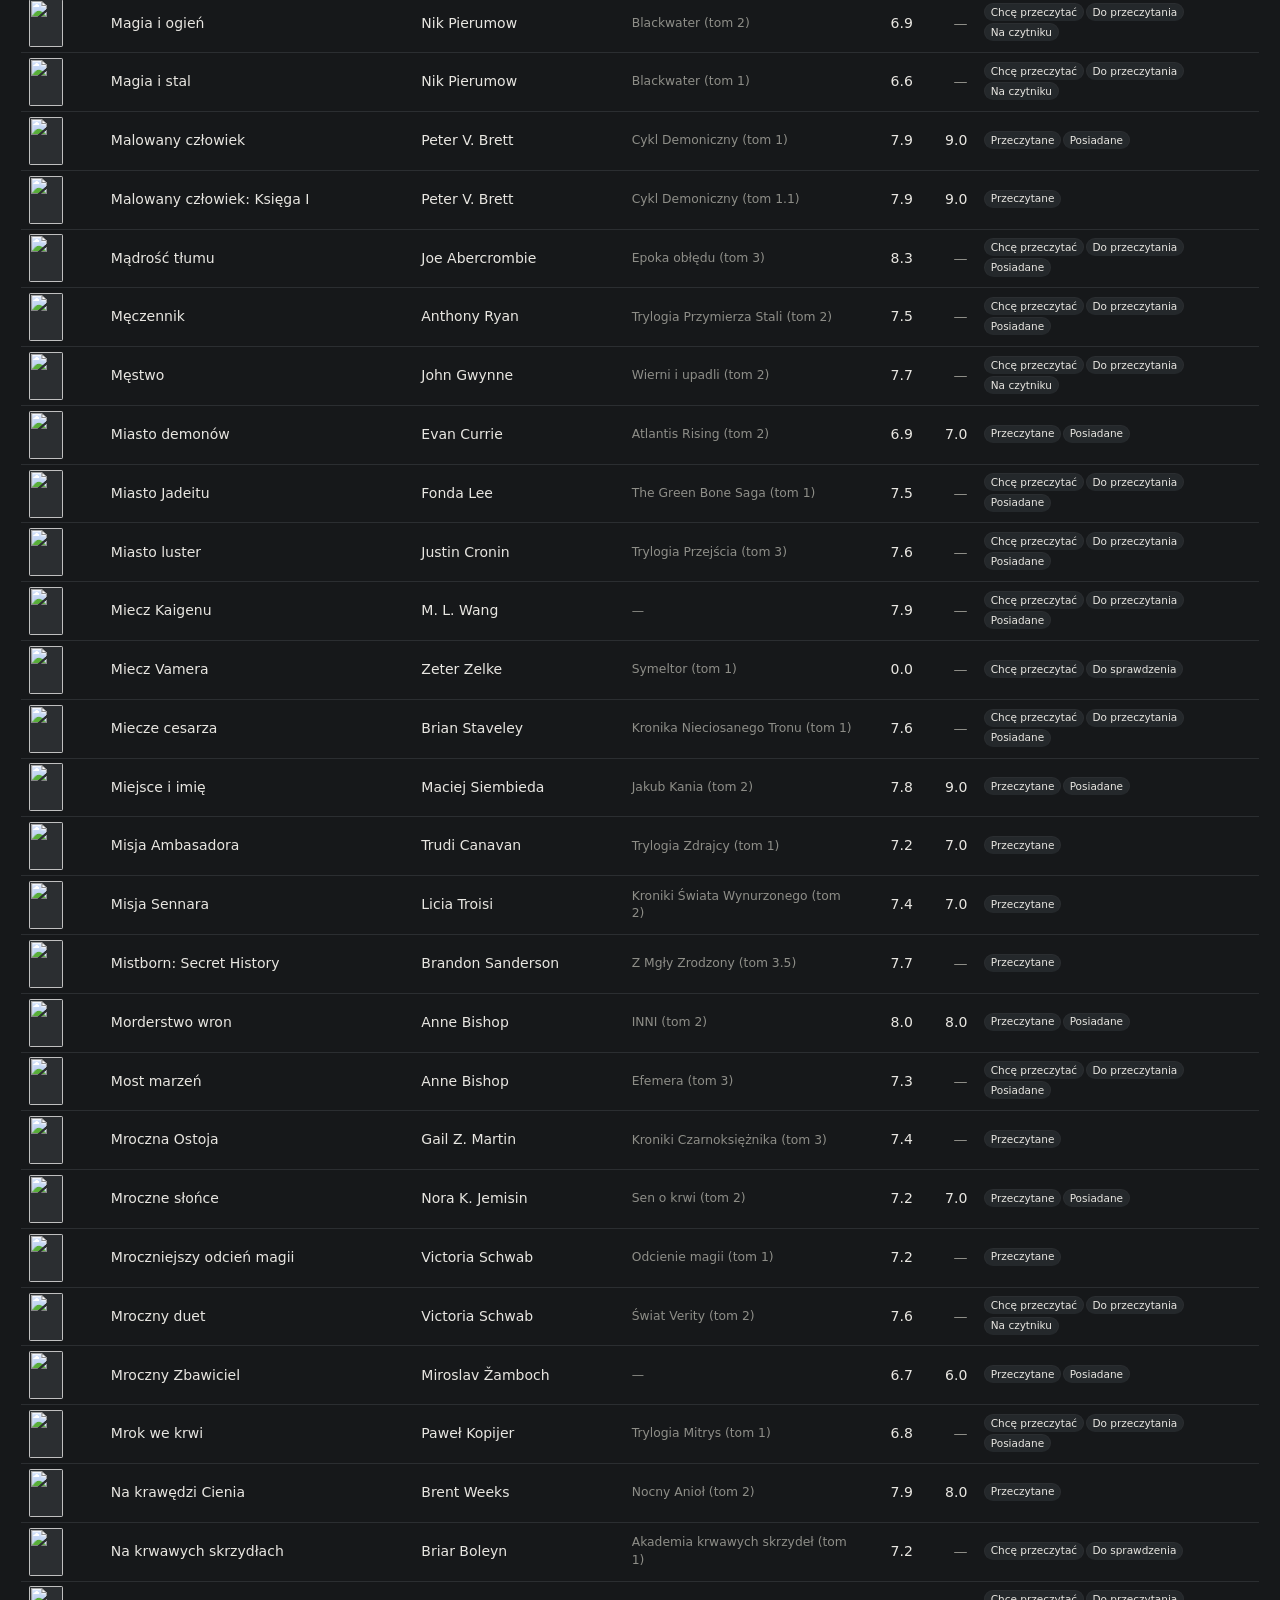
==== commit 7ccbb68f: "Add progress ticks, meta.json, and rebase-safe push Scraper: - Periodic progress line every 25 enric" ====
--- a/docs/index.html
+++ b/docs/index.html
@@ -16,6 +16,7 @@
     </nav>
     <h1>my-library</h1>
     <p class="stats" id="stats">Loading…</p>
+    <p class="stats meta" id="meta"></p>
   </header>
 
   <section class="filters">
--- a/docs/style.css
+++ b/docs/style.css
@@ -59,6 +59,8 @@
   font-size: 0.85rem;
 }
 
+.stats.meta { font-size: 0.75rem; opacity: 0.7; }
+
 .filters {
   display: flex;
   flex-wrap: wrap;
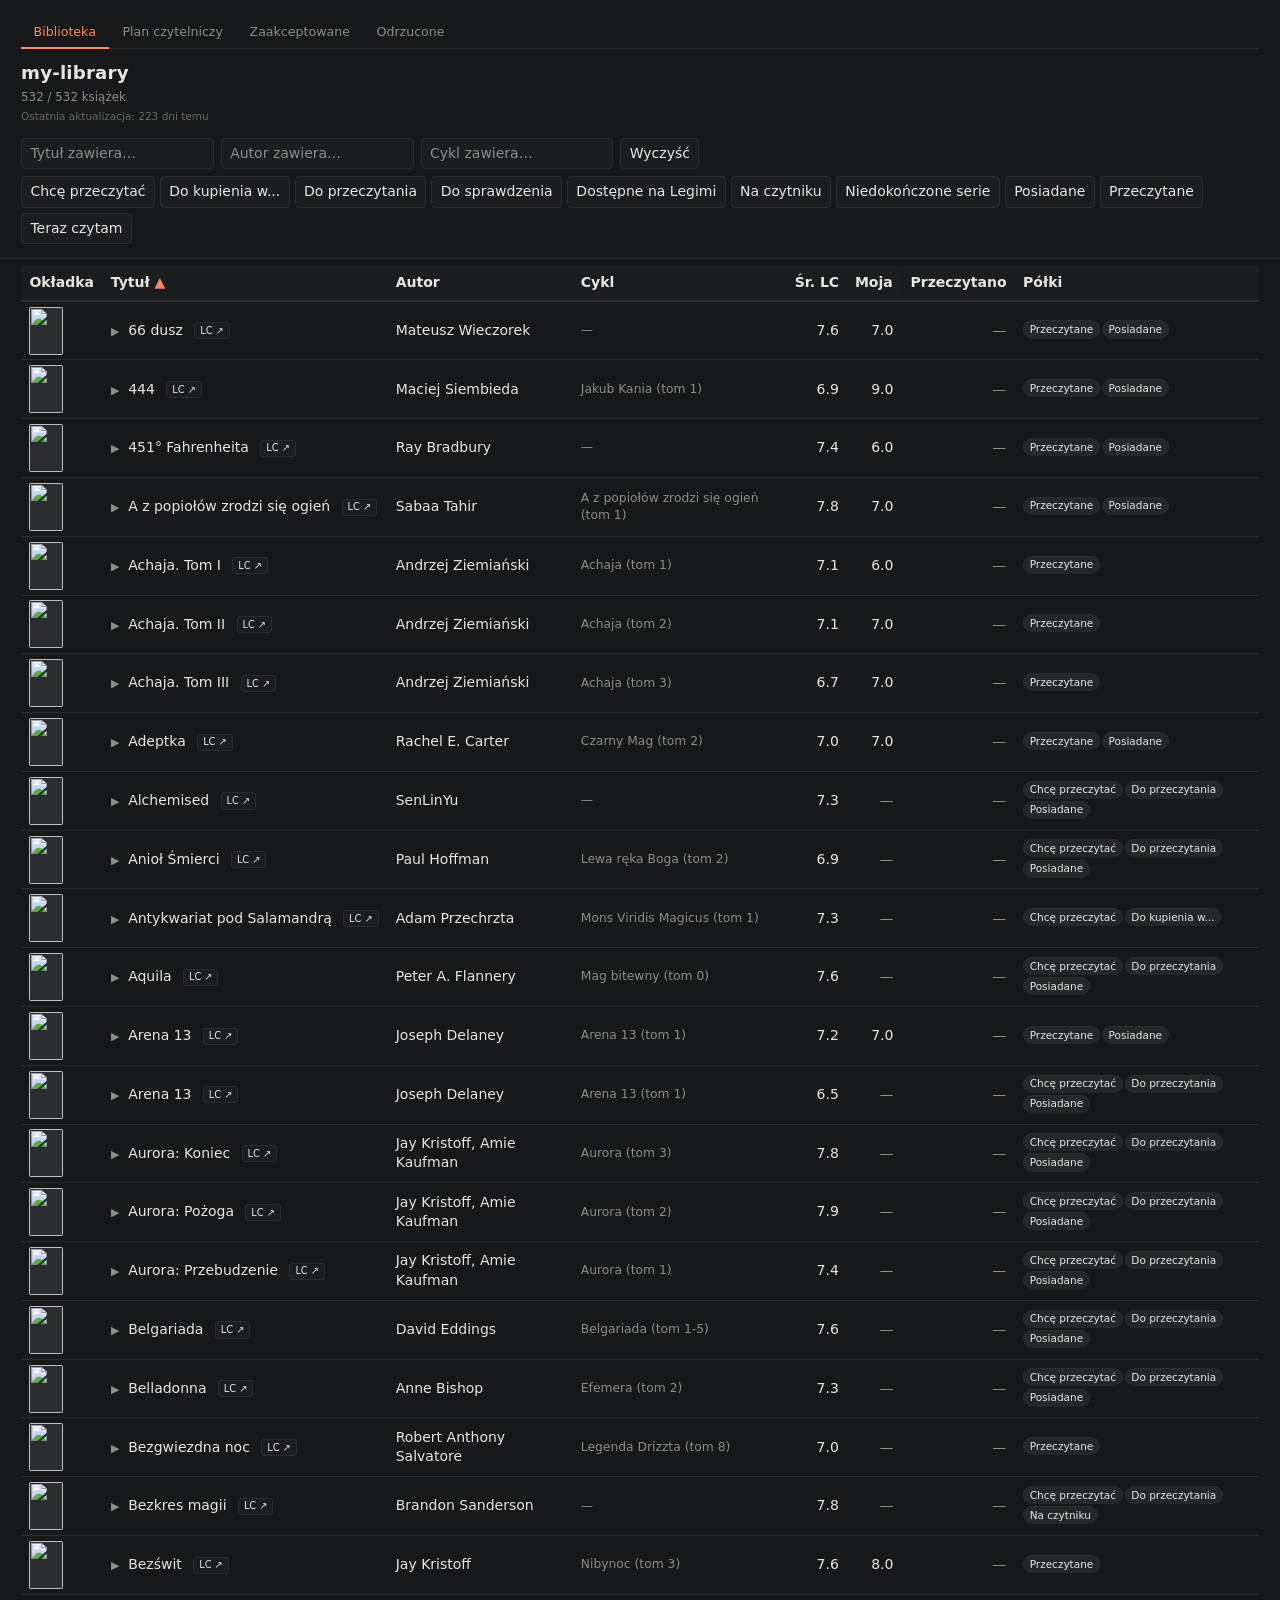
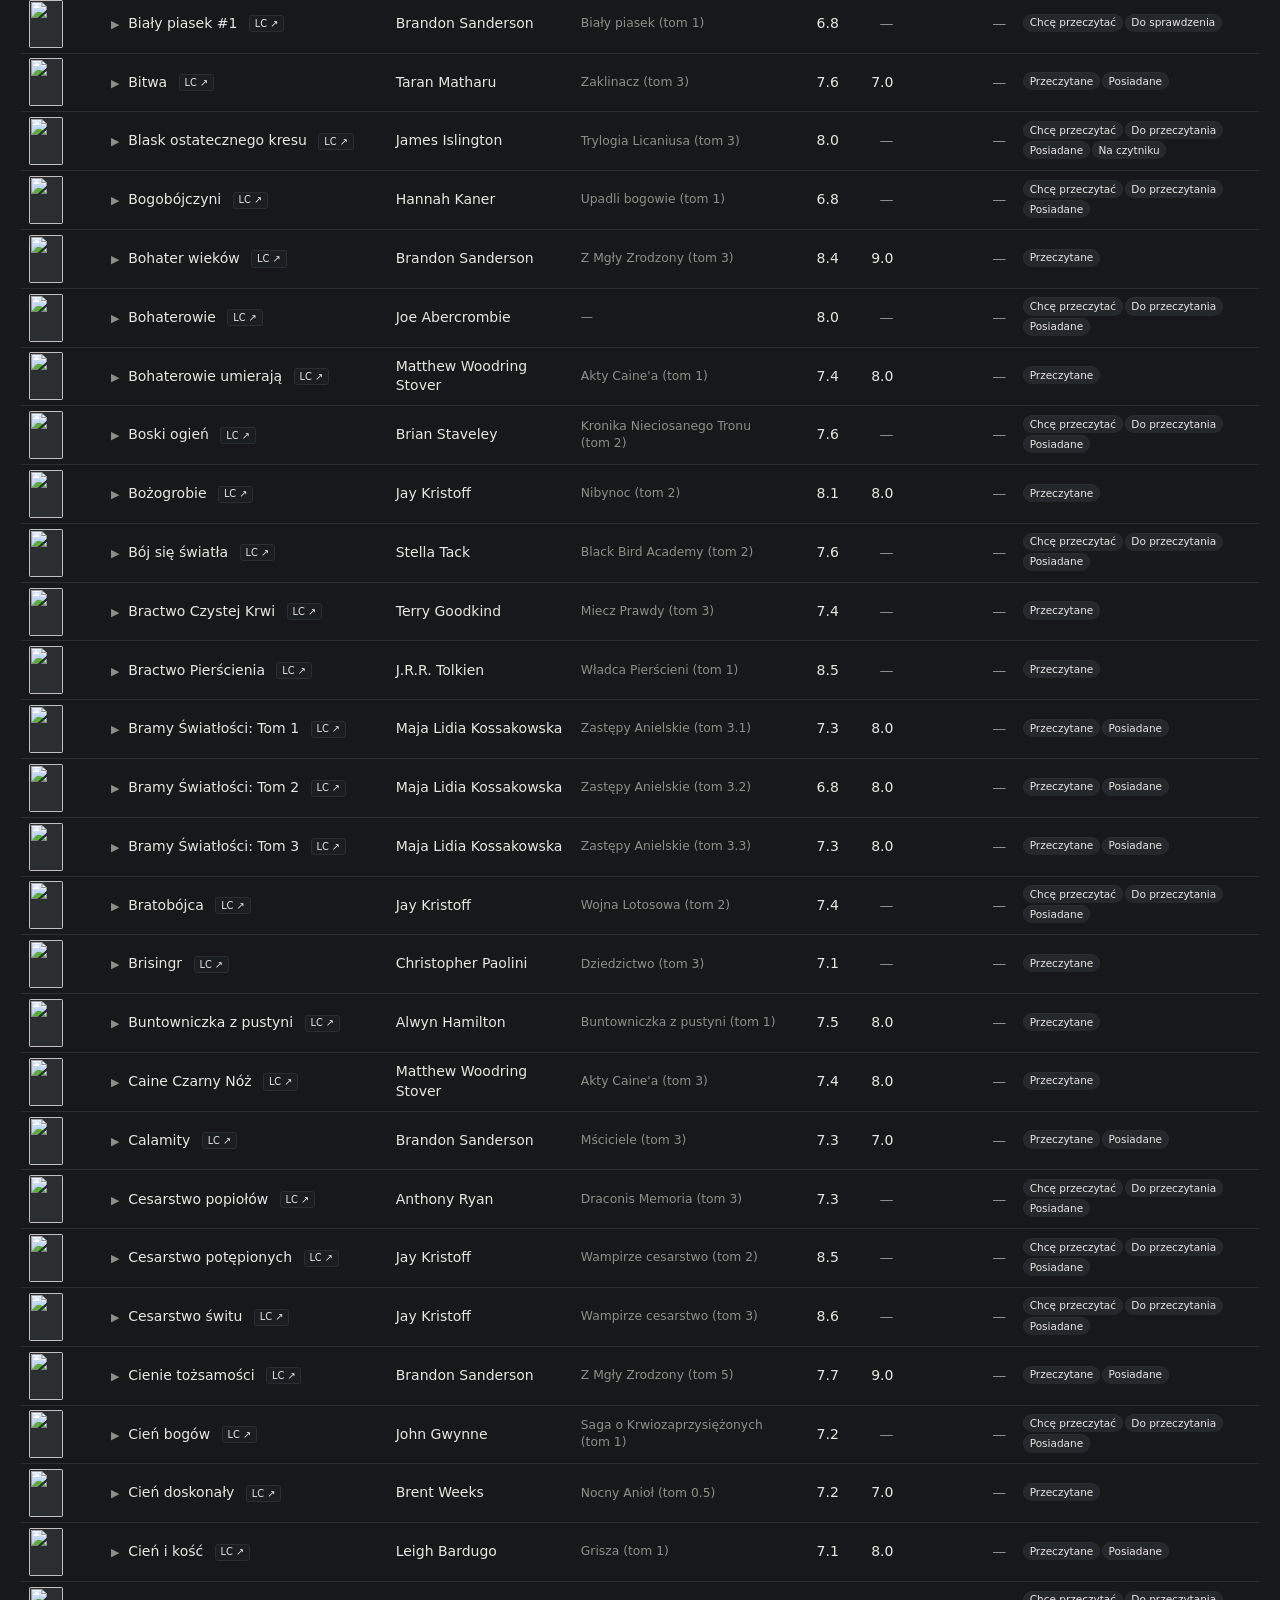
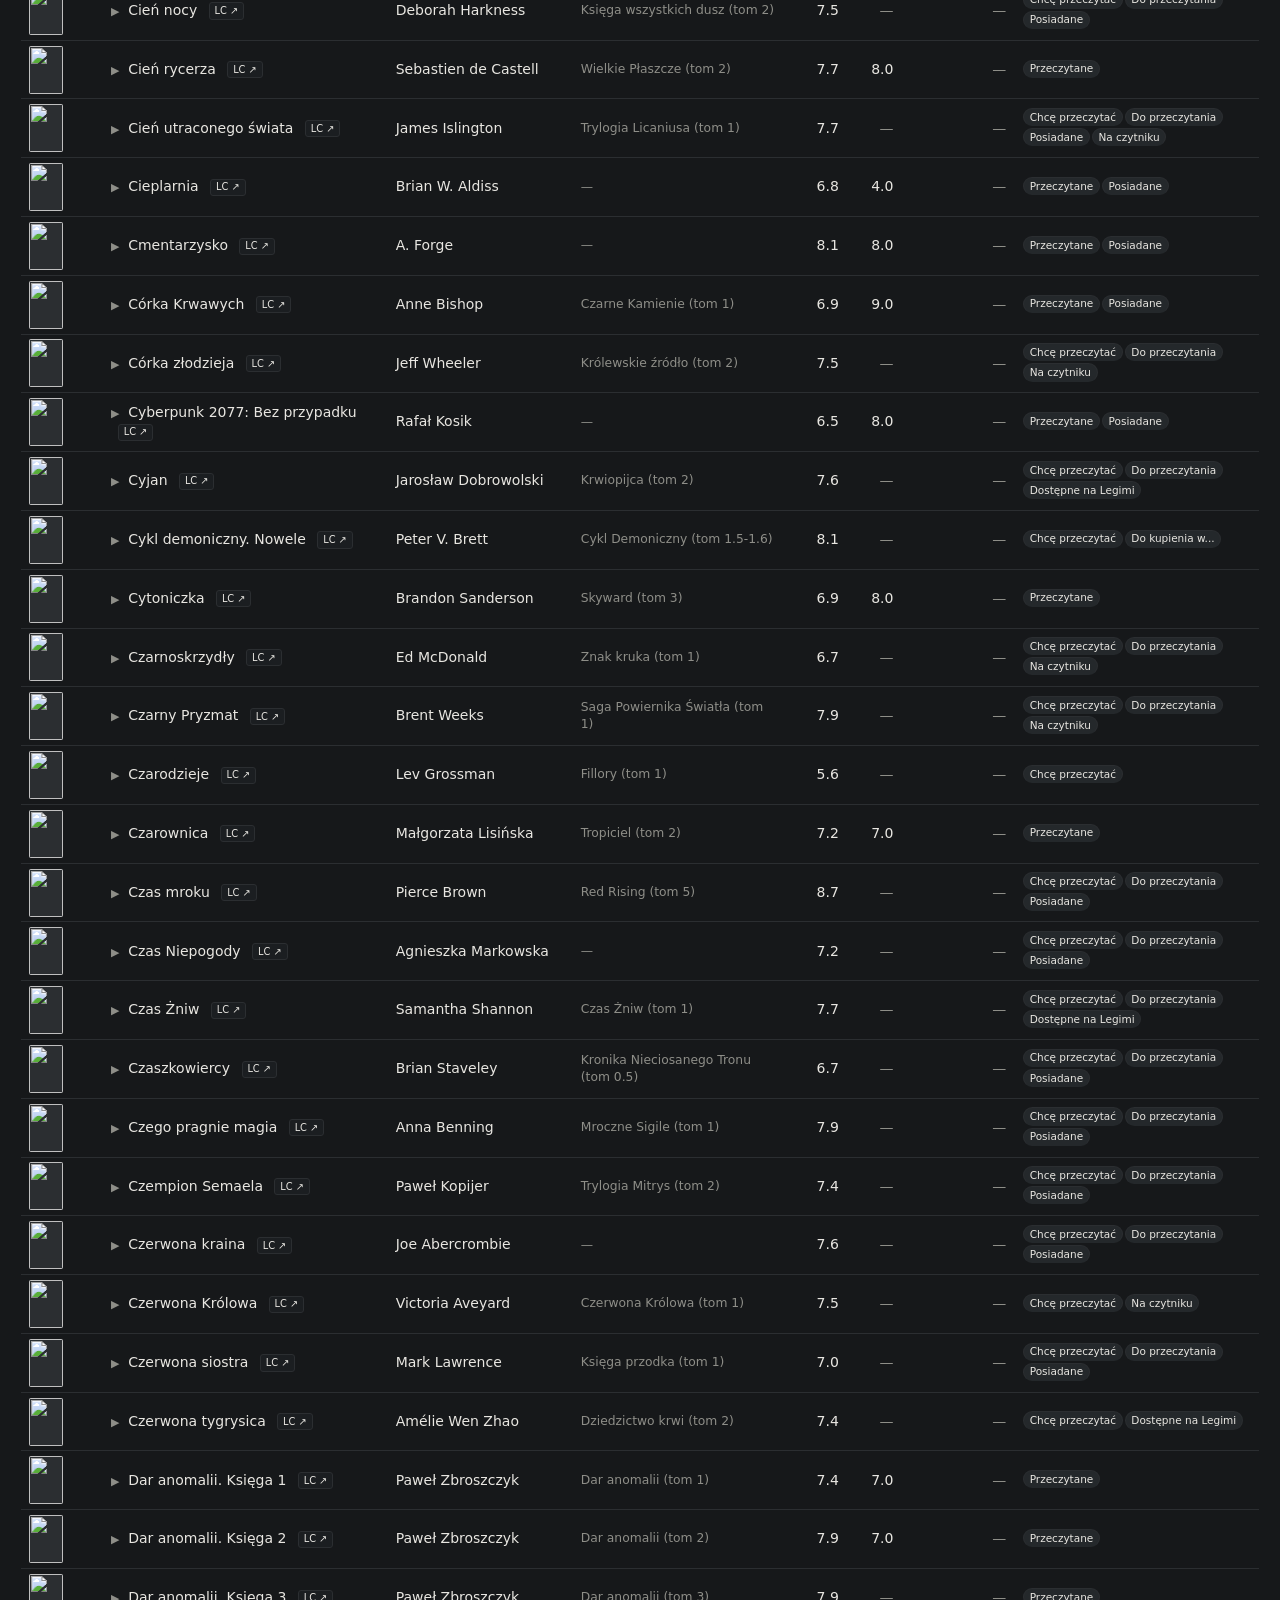
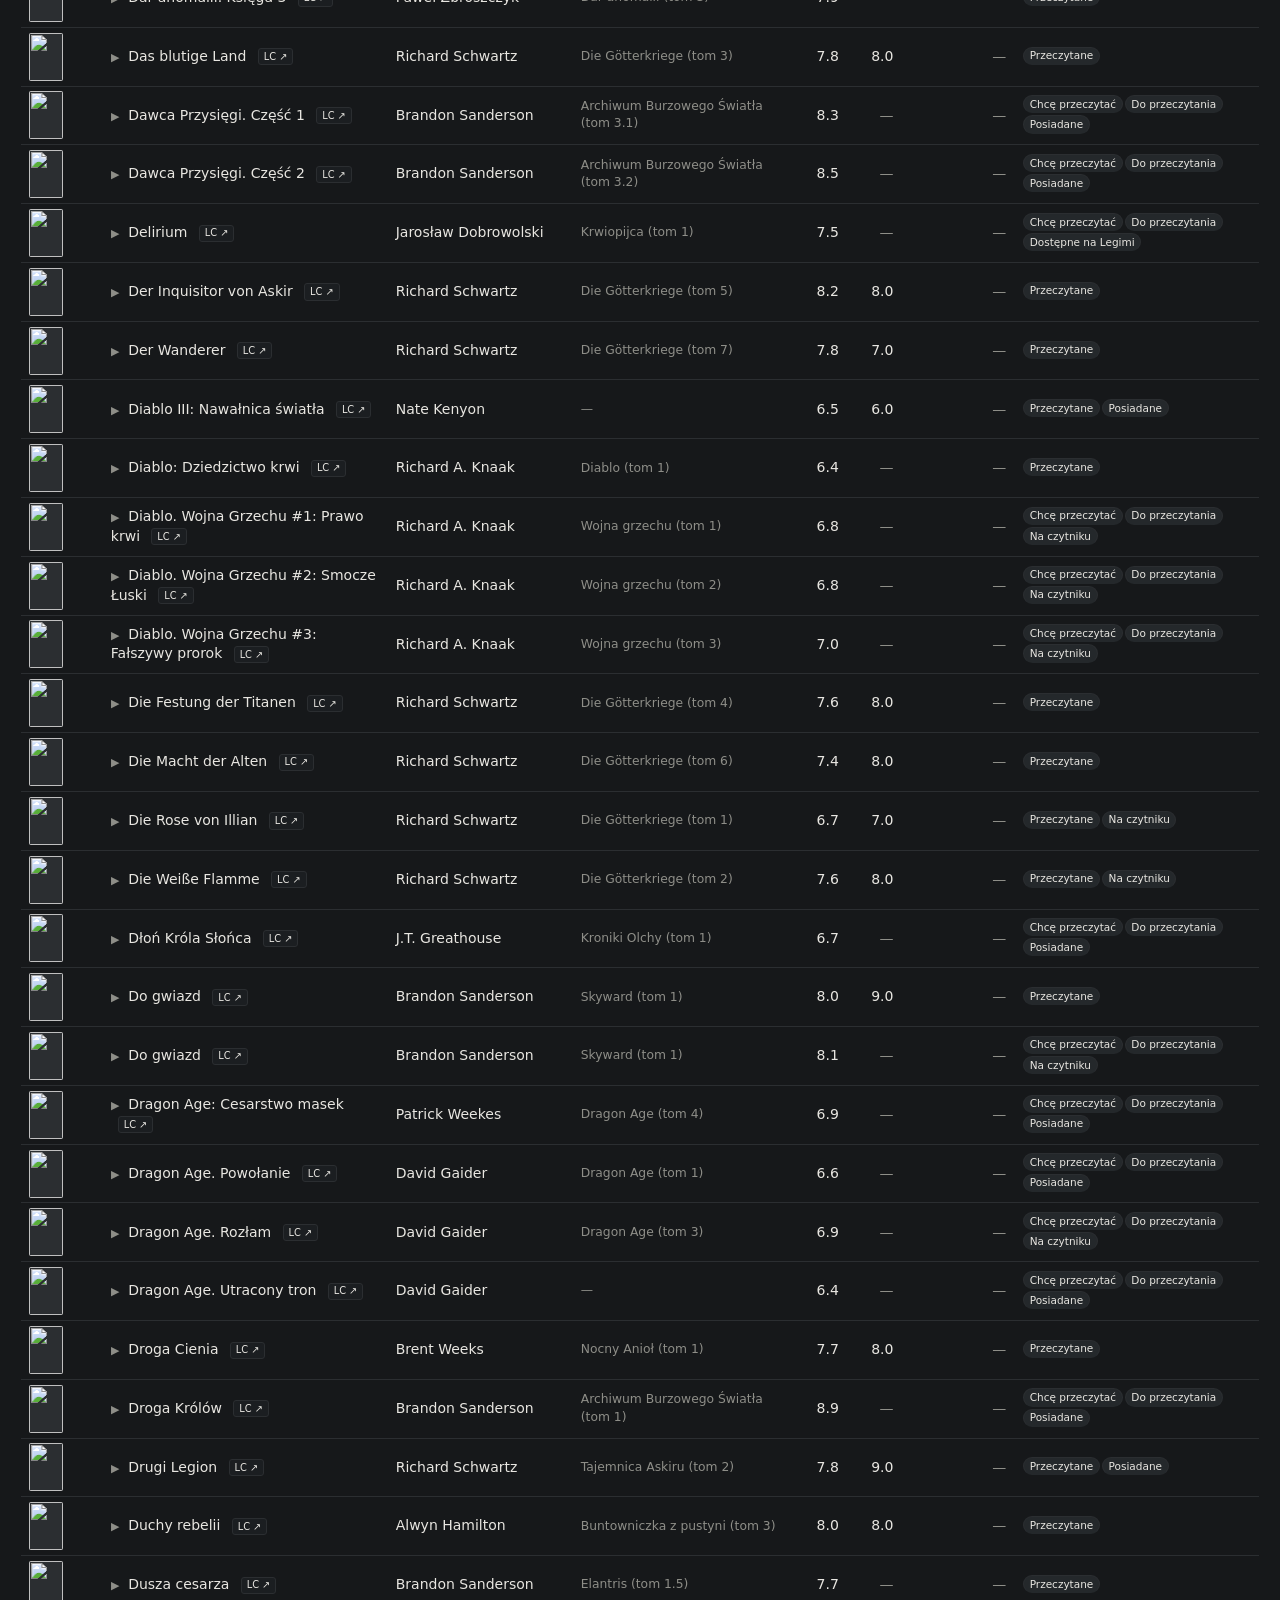
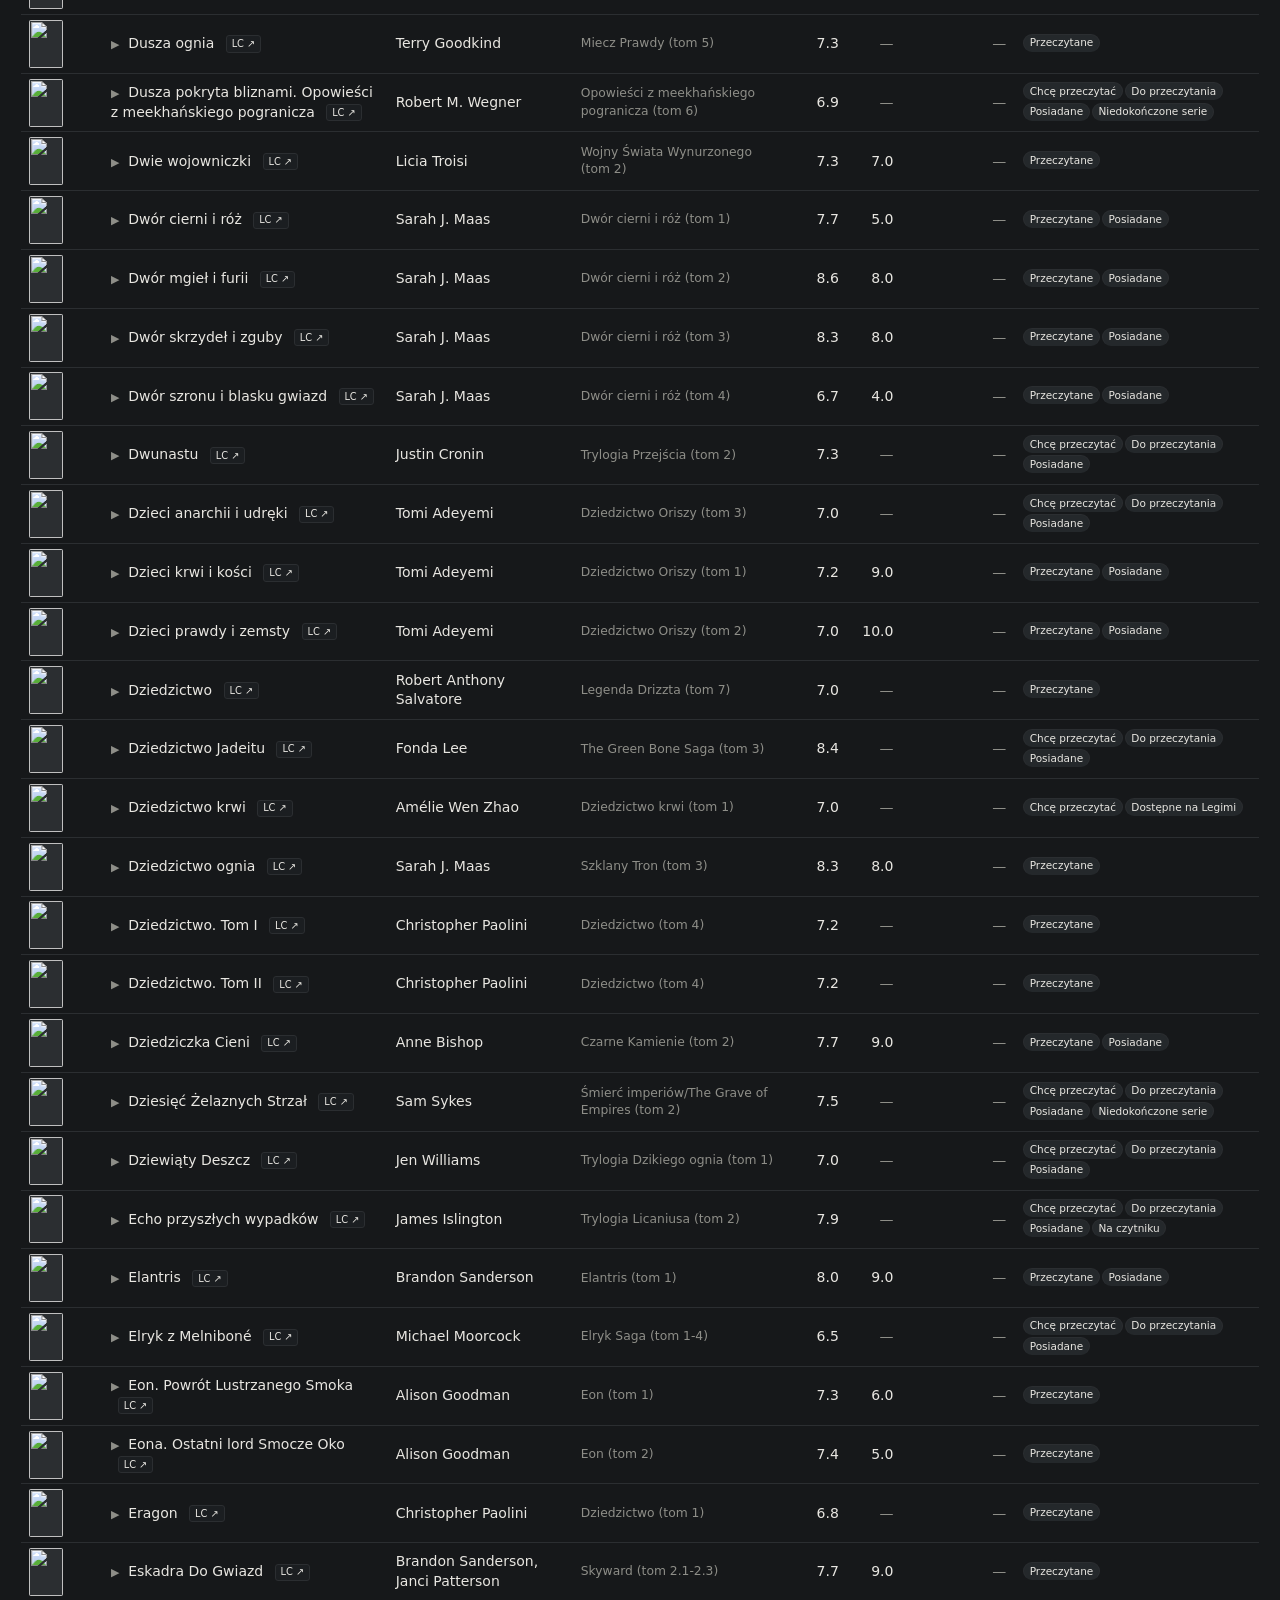
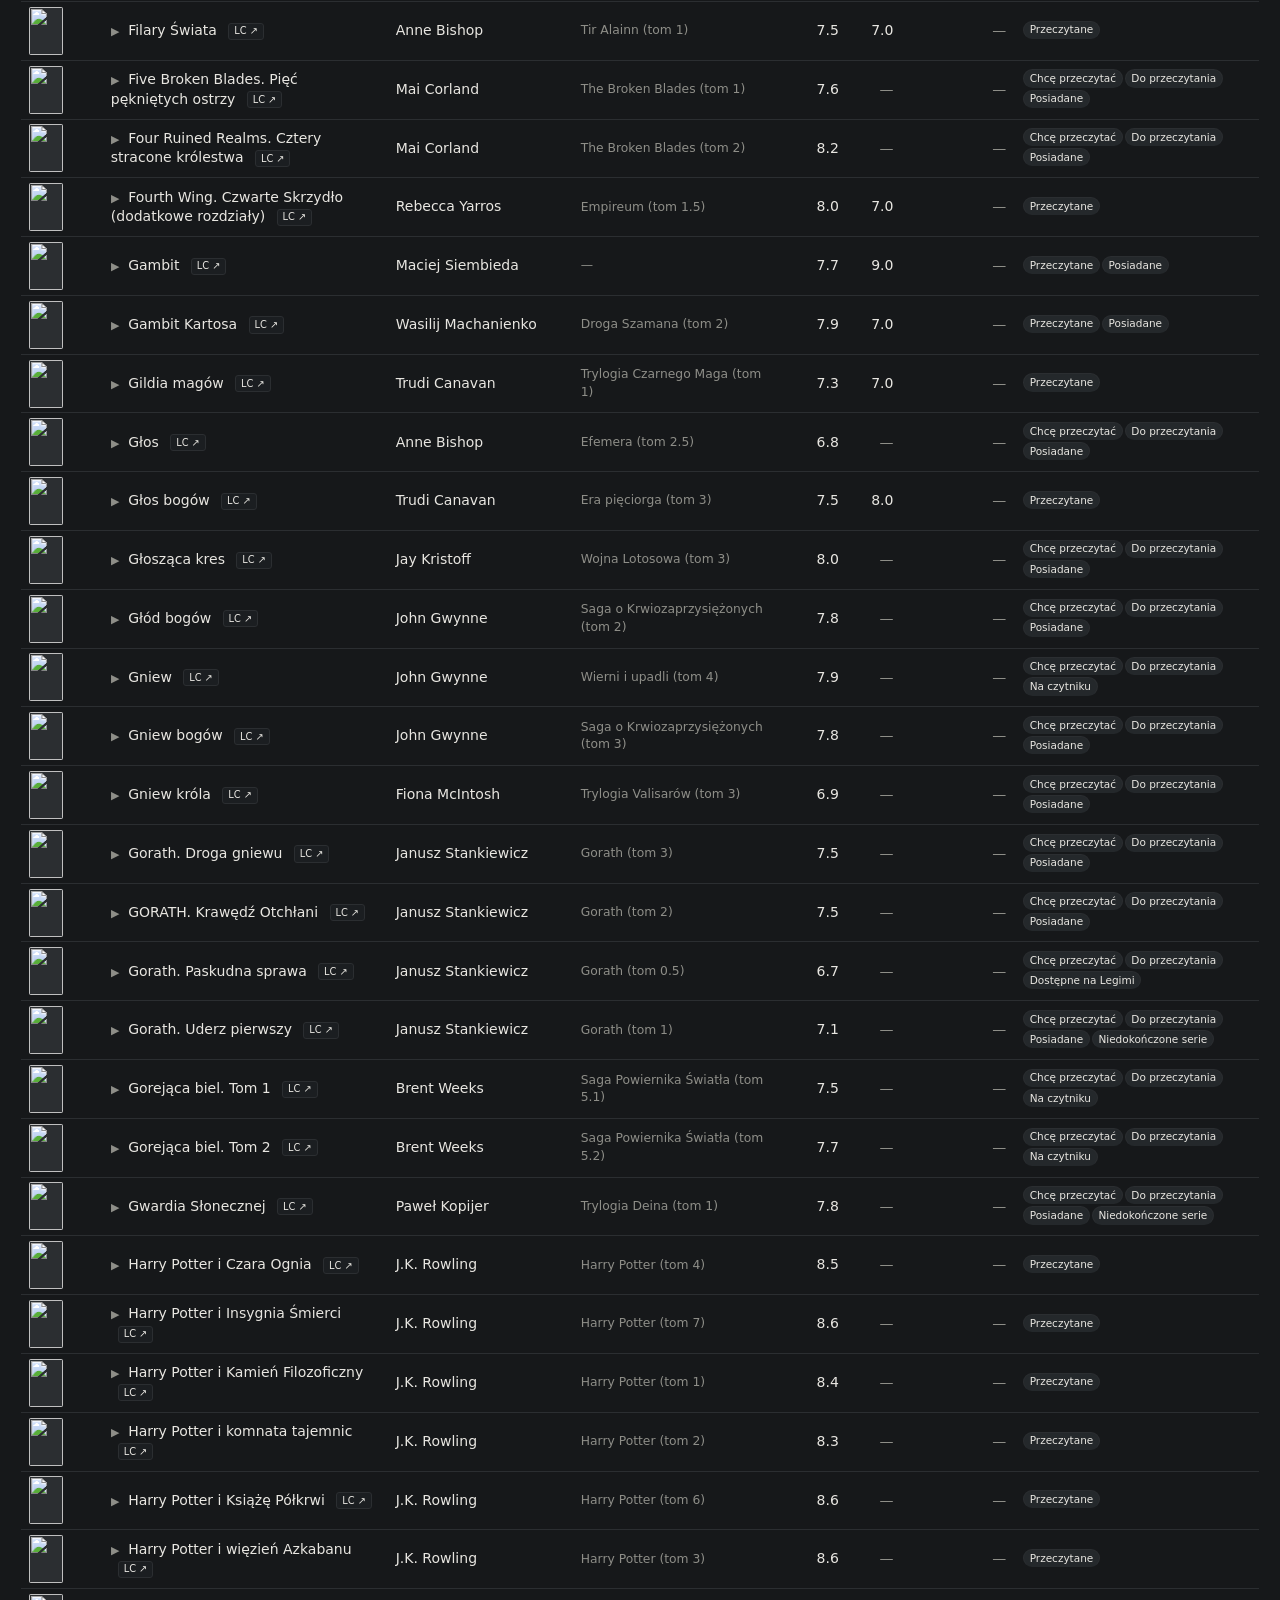
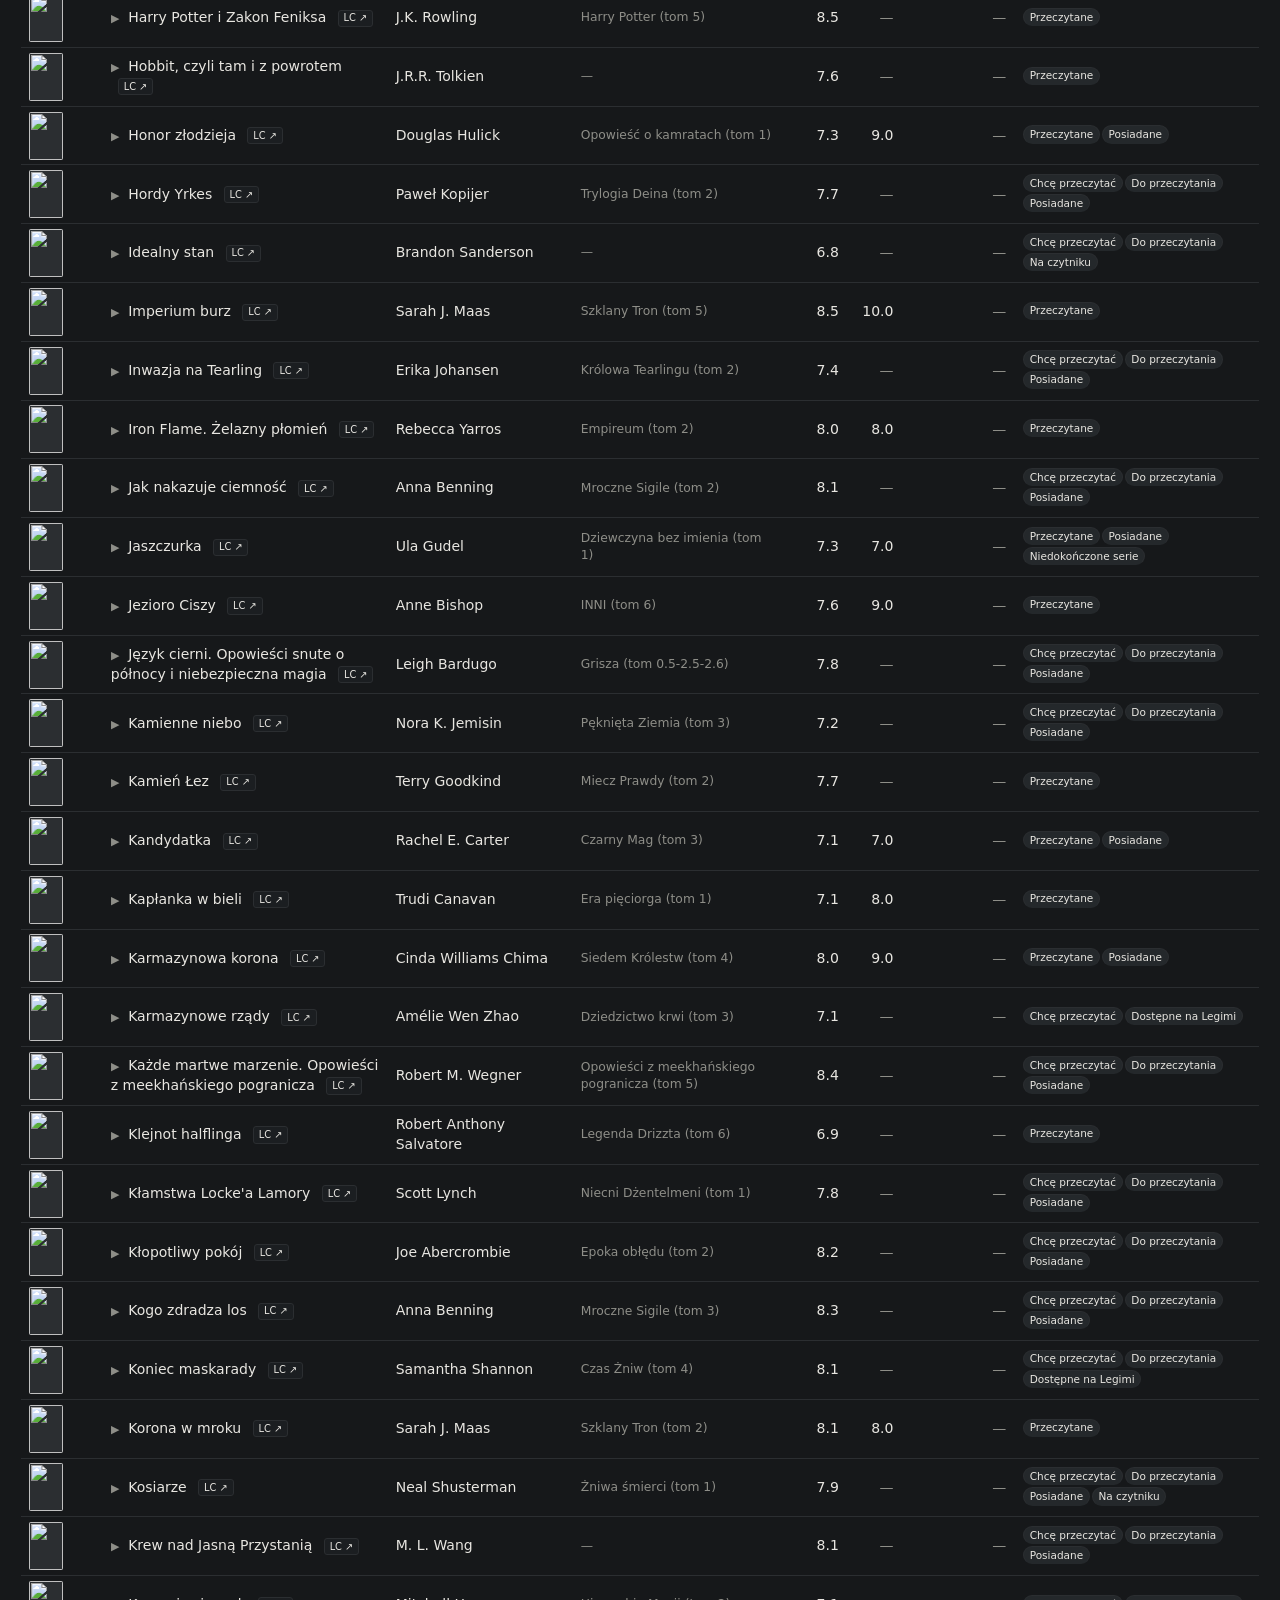
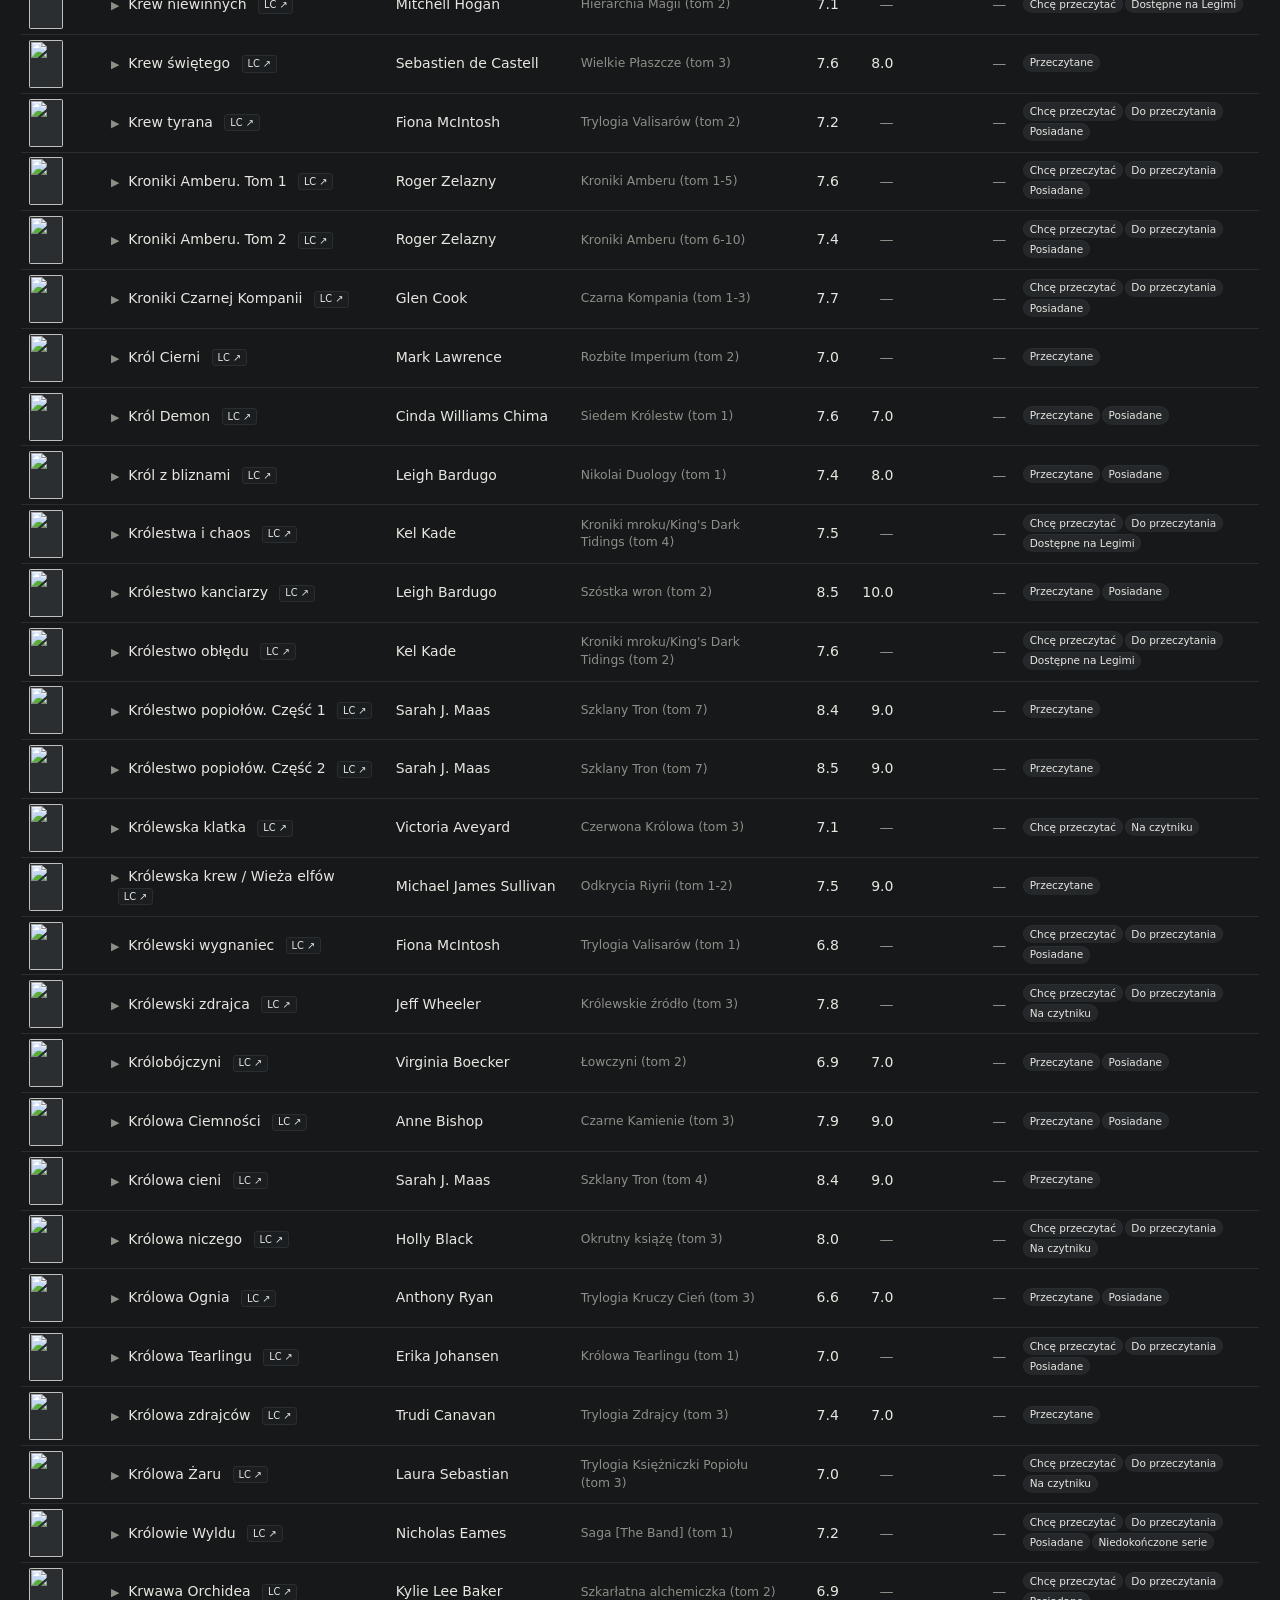
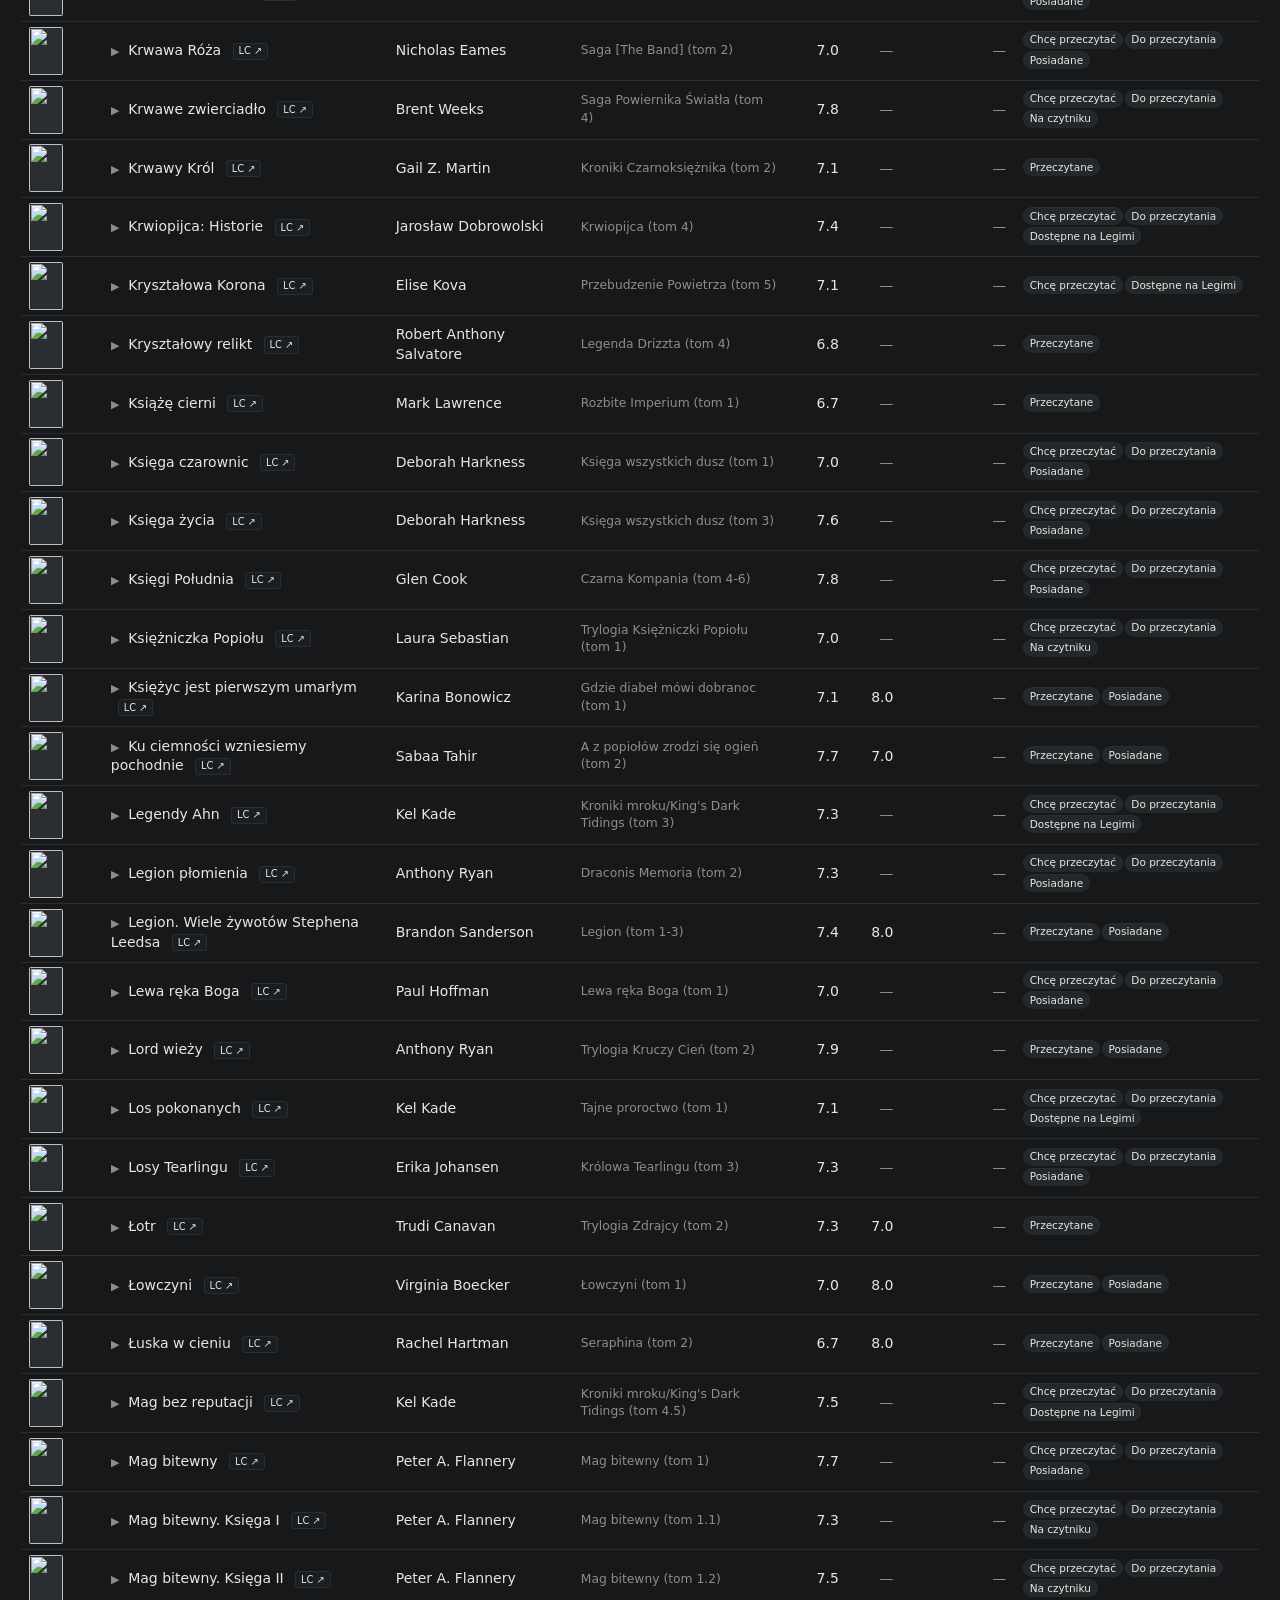
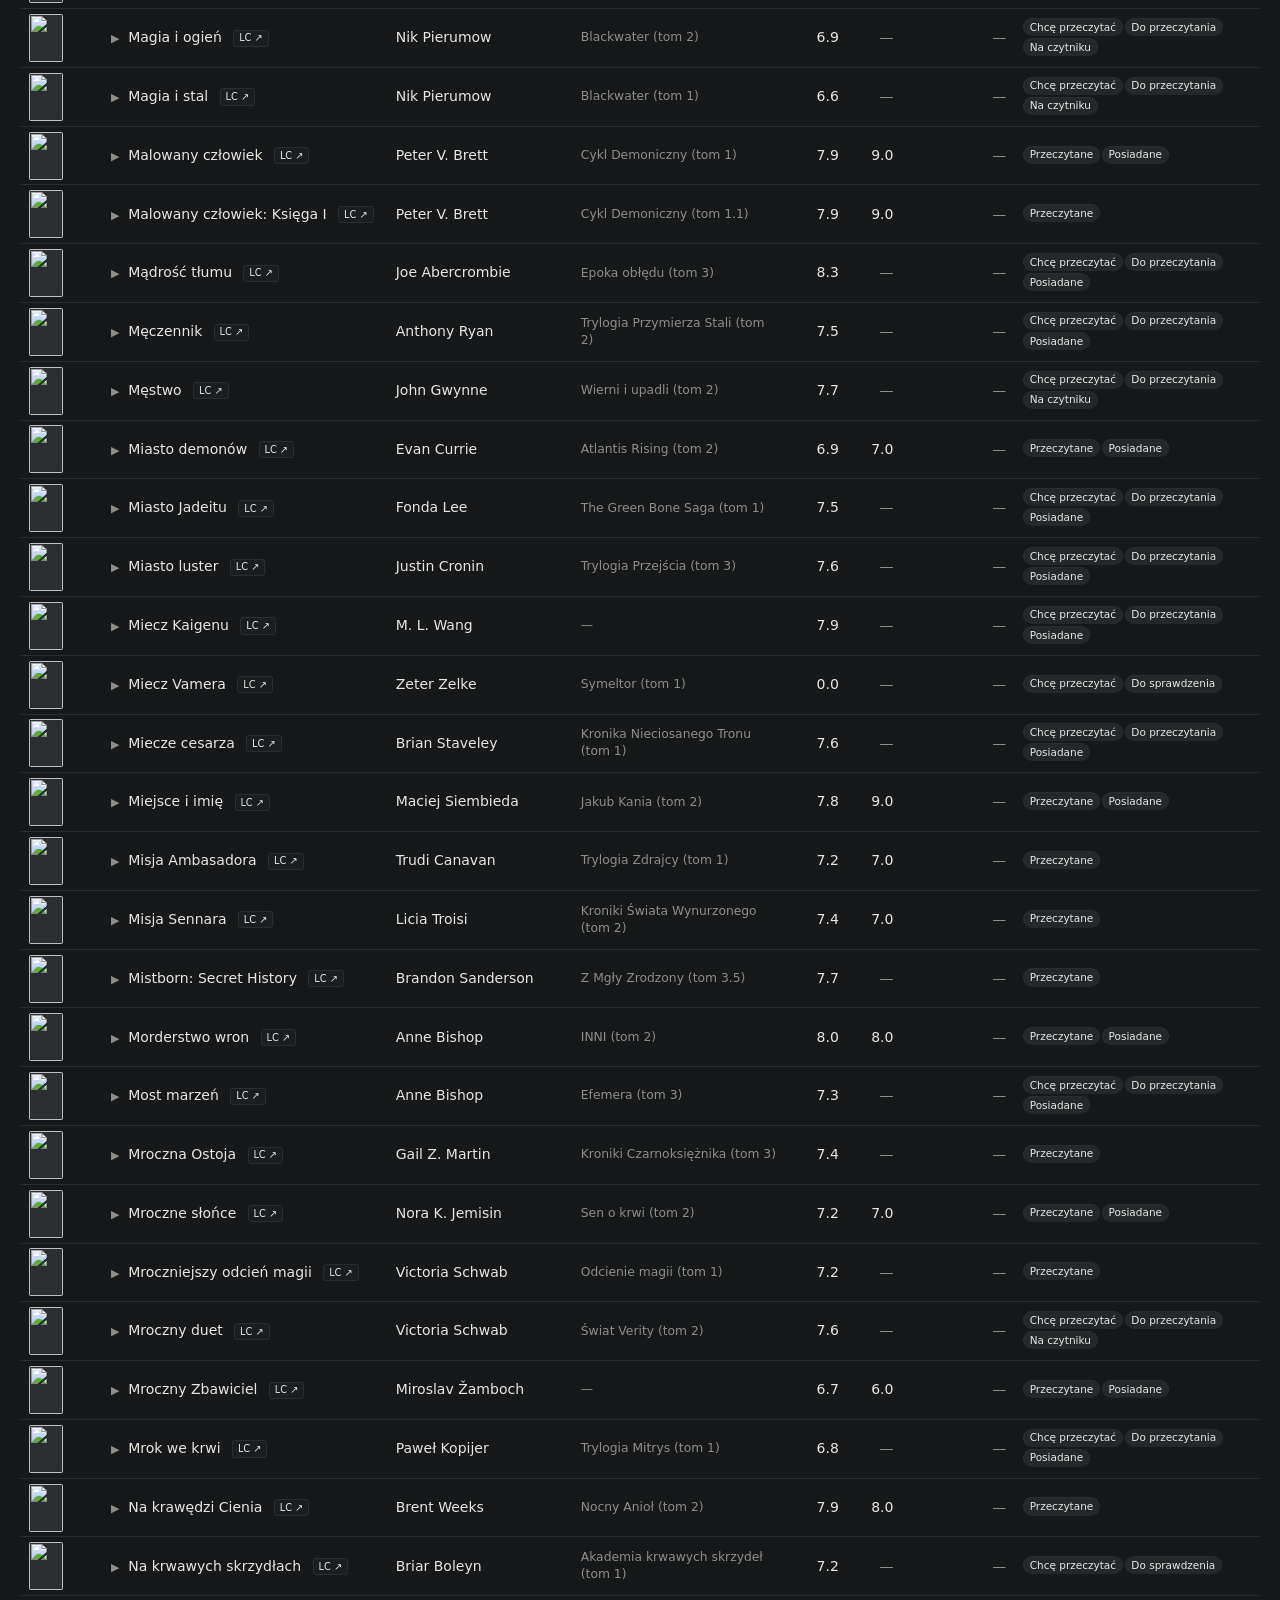
==== commit 1134404d: "ui: surface read_date in main table and book detail page Adds sortable "Przeczytano" column between " ====
--- a/docs/index.html
+++ b/docs/index.html
@@ -37,6 +37,7 @@
           <th data-sort="cycle">Cykl</th>
           <th data-sort="average_rating" class="num">Śr. LC</th>
           <th data-sort="user_rating" class="num">Moja</th>
+          <th data-sort="read_date" class="num">Przeczytano</th>
           <th data-sort="shelves">Półki</th>
         </tr>
       </thead>
--- a/docs/style.css
+++ b/docs/style.css
@@ -178,13 +178,91 @@
   background: var(--border);
 }
 
-td.title a {
+td.title a,
+td.title .title-link {
   color: var(--fg);
   text-decoration: none;
   font-weight: 500;
 }
 
-td.title a:hover { color: var(--accent); text-decoration: underline; }
+td.title a:hover,
+td.title .title-link:hover { color: var(--accent); text-decoration: underline; }
+
+.expand-toggle {
+  display: inline-block;
+  background: transparent;
+  border: none;
+  color: var(--muted);
+  cursor: pointer;
+  padding: 0 0.35rem 0 0;
+  font-size: 0.8rem;
+  transition: transform 0.15s ease, color 0.1s;
+  transform: rotate(0deg);
+  transform-origin: center;
+  line-height: 1;
+}
+
+.expand-toggle:hover { color: var(--accent); }
+
+.expand-toggle[aria-expanded="true"] { transform: rotate(90deg); color: var(--accent); }
+
+.lc-badge {
+  display: inline-block;
+  margin-left: 0.5rem;
+  padding: 0.05rem 0.35rem;
+  background: var(--bg-elevated);
+  border: 1px solid var(--border);
+  border-radius: 3px;
+  color: var(--muted);
+  font-size: 0.7rem;
+  text-decoration: none;
+  white-space: nowrap;
+  vertical-align: middle;
+}
+
+.lc-badge:hover {
+  border-color: var(--accent);
+  color: var(--accent);
+}
+
+.book-row.is-open > td { background: var(--bg-elevated); }
+
+.detail-row > td.detail-cell {
+  background: var(--bg-elevated);
+  padding: 0.75rem 1rem 1rem;
+  border-bottom: 1px solid var(--border);
+}
+
+.detail-meta {
+  margin-bottom: 0.5rem;
+  color: var(--muted);
+  font-size: 0.85rem;
+}
+
+.detail-field { margin-right: 0.75rem; }
+.detail-field strong { color: var(--fg); font-weight: 600; }
+
+.detail-desc {
+  white-space: normal;
+  line-height: 1.5;
+  max-width: 70rem;
+  color: var(--fg);
+}
+
+.detail-empty {
+  color: var(--muted);
+  font-style: italic;
+}
+
+.ext-link {
+  display: inline-block;
+  margin-top: 0.5rem;
+  color: var(--accent);
+  text-decoration: none;
+  font-size: 0.85rem;
+}
+
+.ext-link:hover { text-decoration: underline; }
 
 td.cycle, td.shelves, td.note { color: var(--muted); font-size: 0.88rem; }
 
@@ -230,3 +308,96 @@
 }
 
 ::selection { background: var(--accent); color: var(--bg); }
+
+/* Book detail page */
+
+.book-detail {
+  max-width: 70rem;
+  margin: 0 auto;
+}
+
+.book-layout {
+  display: grid;
+  grid-template-columns: minmax(140px, 220px) 1fr;
+  gap: 1.5rem;
+  padding: 1rem 0 1.5rem;
+  border-bottom: 1px solid var(--border);
+}
+
+@media (max-width: 600px) {
+  .book-layout { grid-template-columns: 1fr; }
+}
+
+.book-cover-wrap img {
+  width: 100%;
+  max-width: 220px;
+  height: auto;
+  border-radius: 4px;
+  background: var(--border);
+  display: block;
+}
+
+.book-meta h1 {
+  margin: 0 0 0.4rem;
+  font-size: 1.5rem;
+  line-height: 1.25;
+}
+
+.book-authors {
+  margin: 0 0 0.3rem;
+  font-size: 1rem;
+  color: var(--fg);
+}
+
+.book-cycle {
+  margin: 0 0 0.75rem;
+  color: var(--muted);
+  font-size: 0.9rem;
+}
+
+.book-ratings {
+  display: flex;
+  gap: 1.25rem;
+  margin: 0.5rem 0 0.75rem;
+  font-size: 0.95rem;
+}
+
+.book-ratings span strong { font-weight: 600; }
+
+.book-shelves {
+  margin: 0 0 0.75rem;
+}
+
+.book-facts {
+  display: grid;
+  grid-template-columns: auto 1fr;
+  gap: 0.25rem 0.75rem;
+  margin: 0.75rem 0;
+  font-size: 0.9rem;
+}
+
+.book-facts dt { color: var(--muted); }
+.book-facts dd { margin: 0; color: var(--fg); }
+
+.book-links a {
+  color: var(--accent);
+  text-decoration: none;
+  font-size: 0.9rem;
+}
+
+.book-links a:hover { text-decoration: underline; }
+
+.book-description {
+  padding: 1.25rem 0;
+}
+
+.book-description h2 {
+  margin: 0 0 0.75rem;
+  font-size: 1.05rem;
+  font-weight: 600;
+}
+
+.book-description #b-desc {
+  line-height: 1.5;
+  max-width: 60rem;
+}
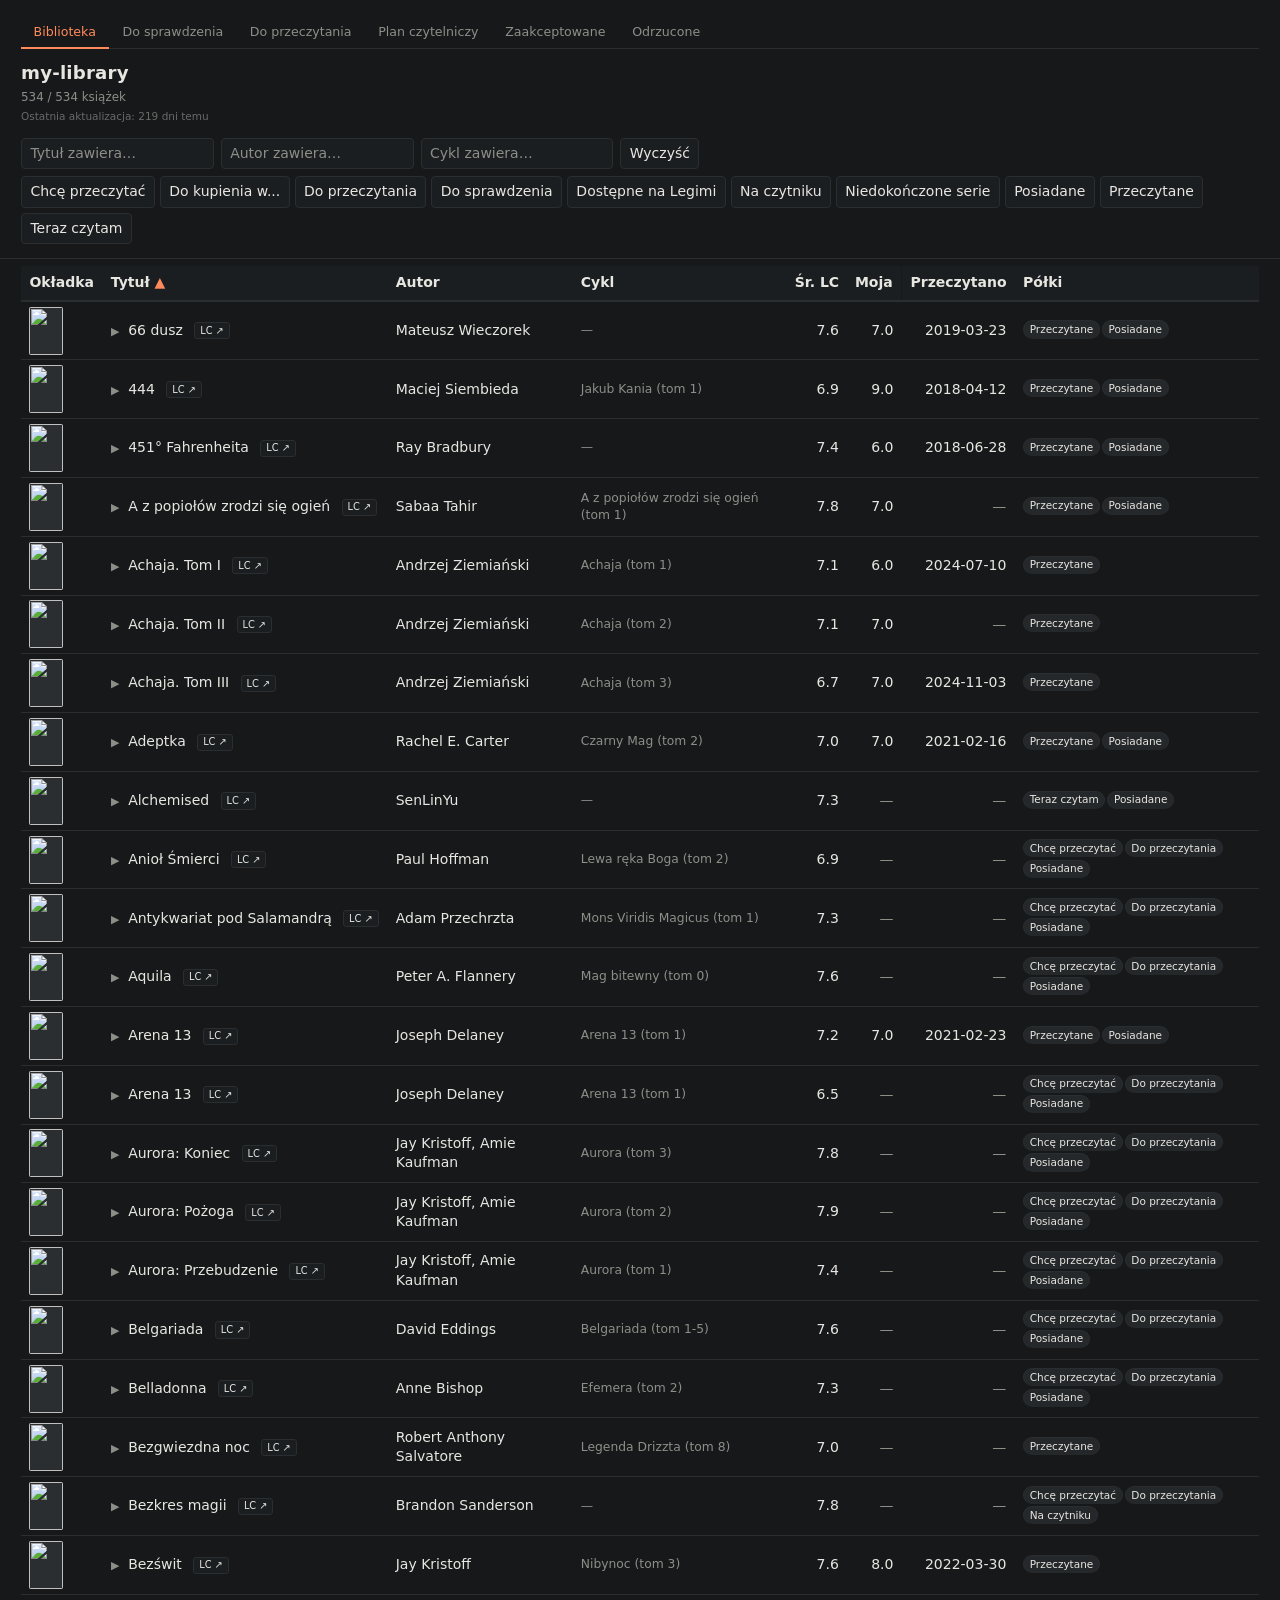
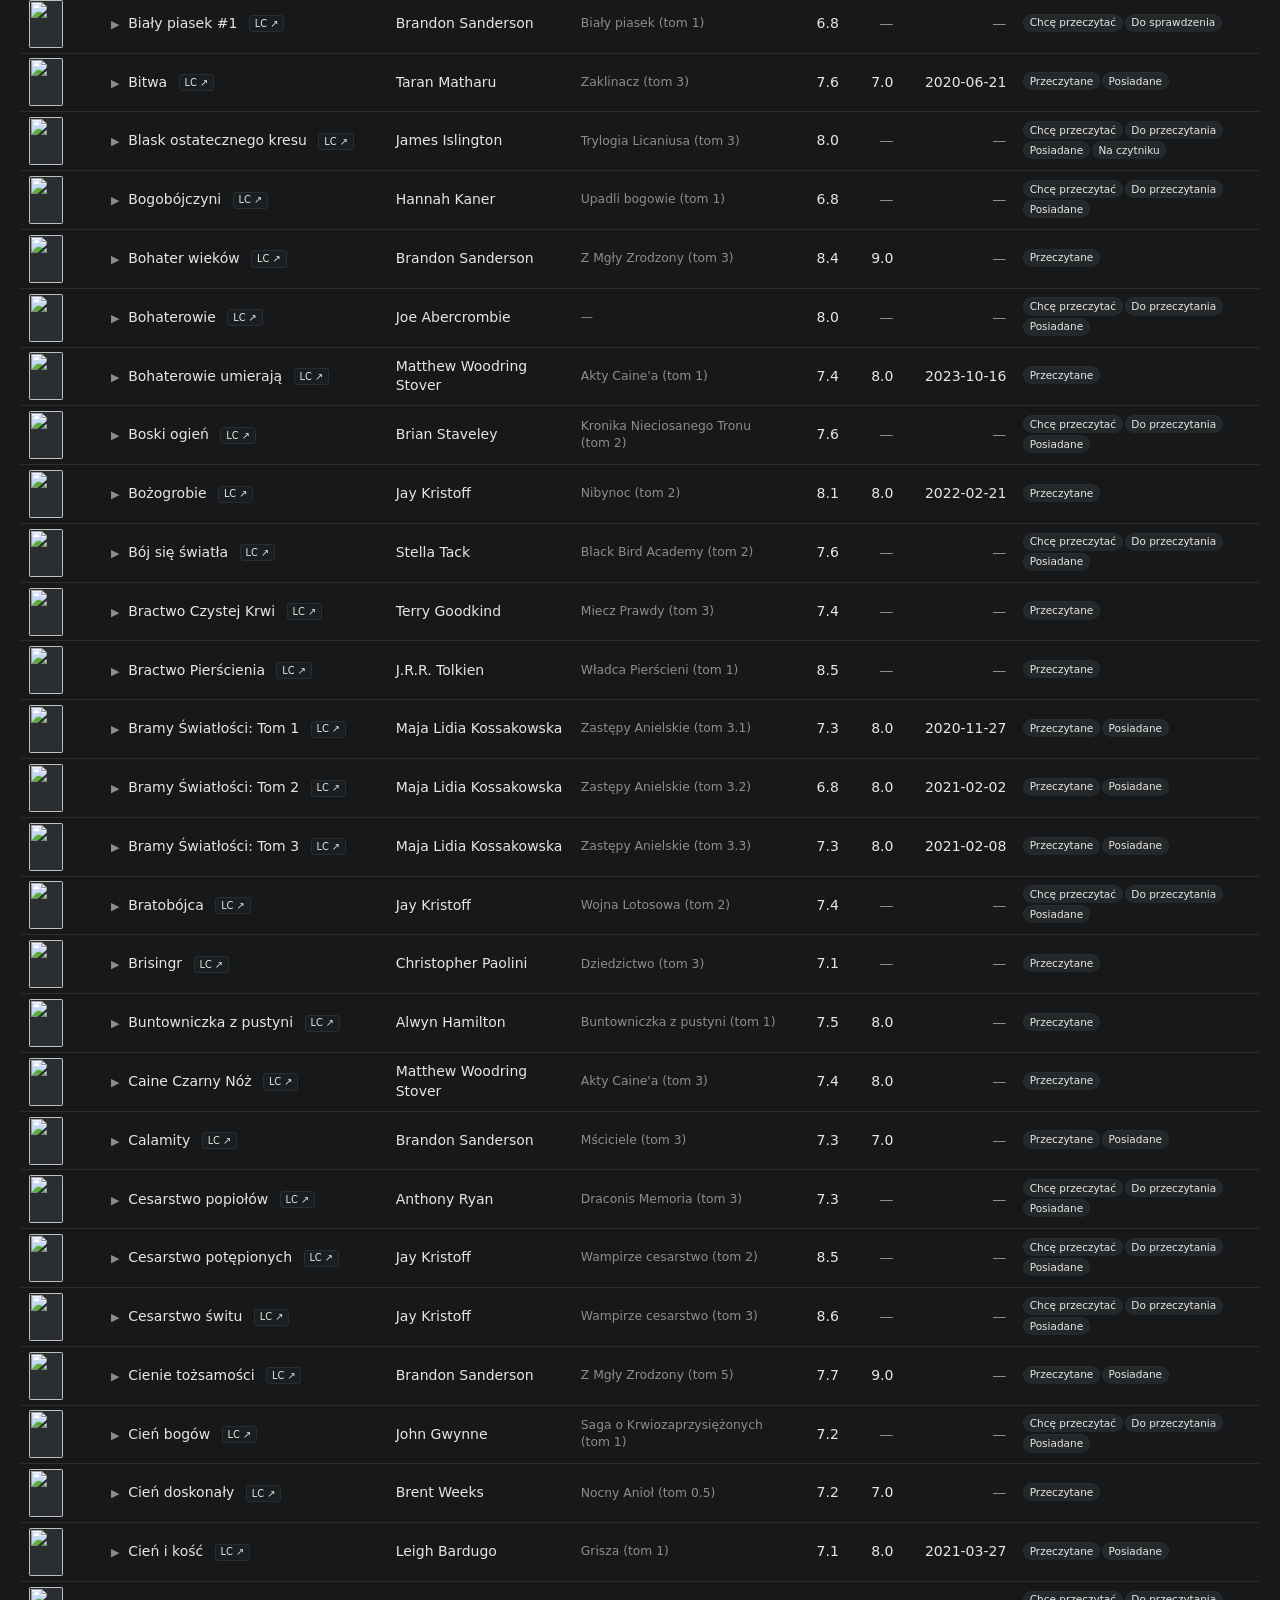
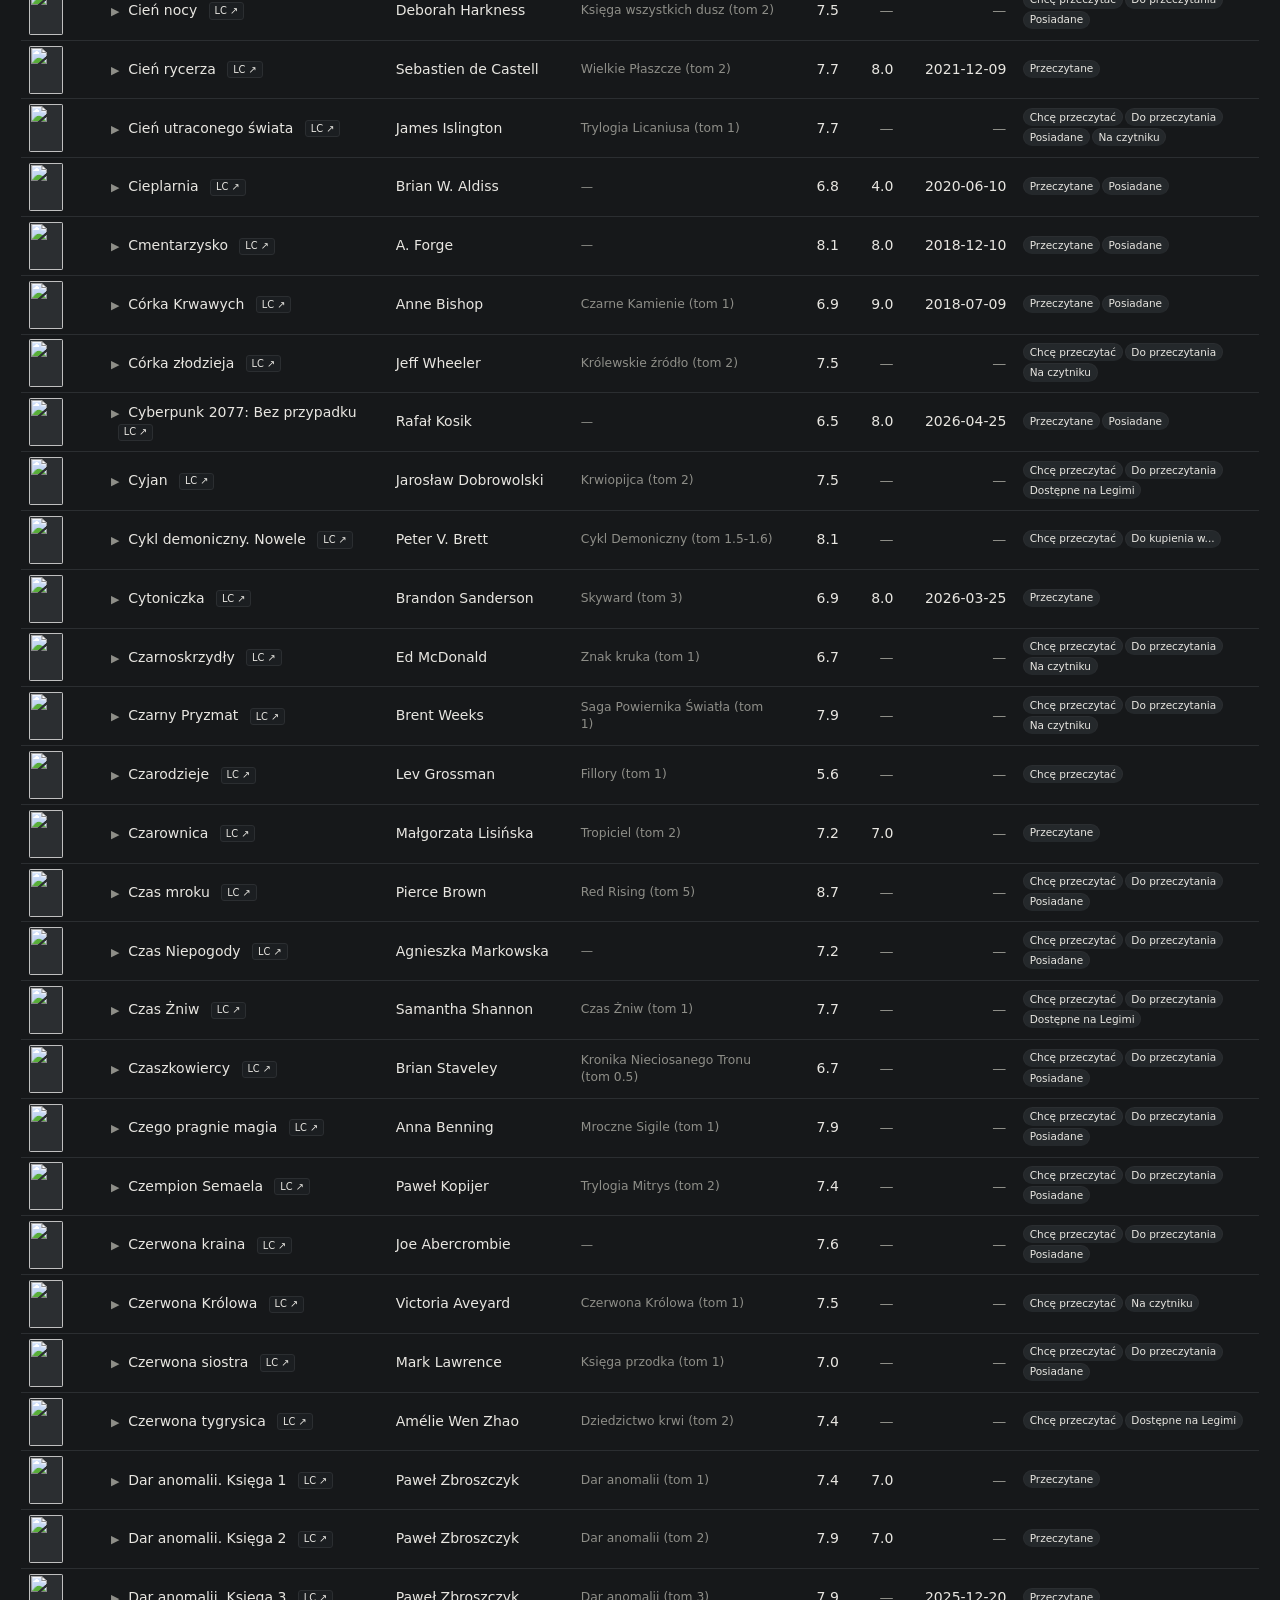
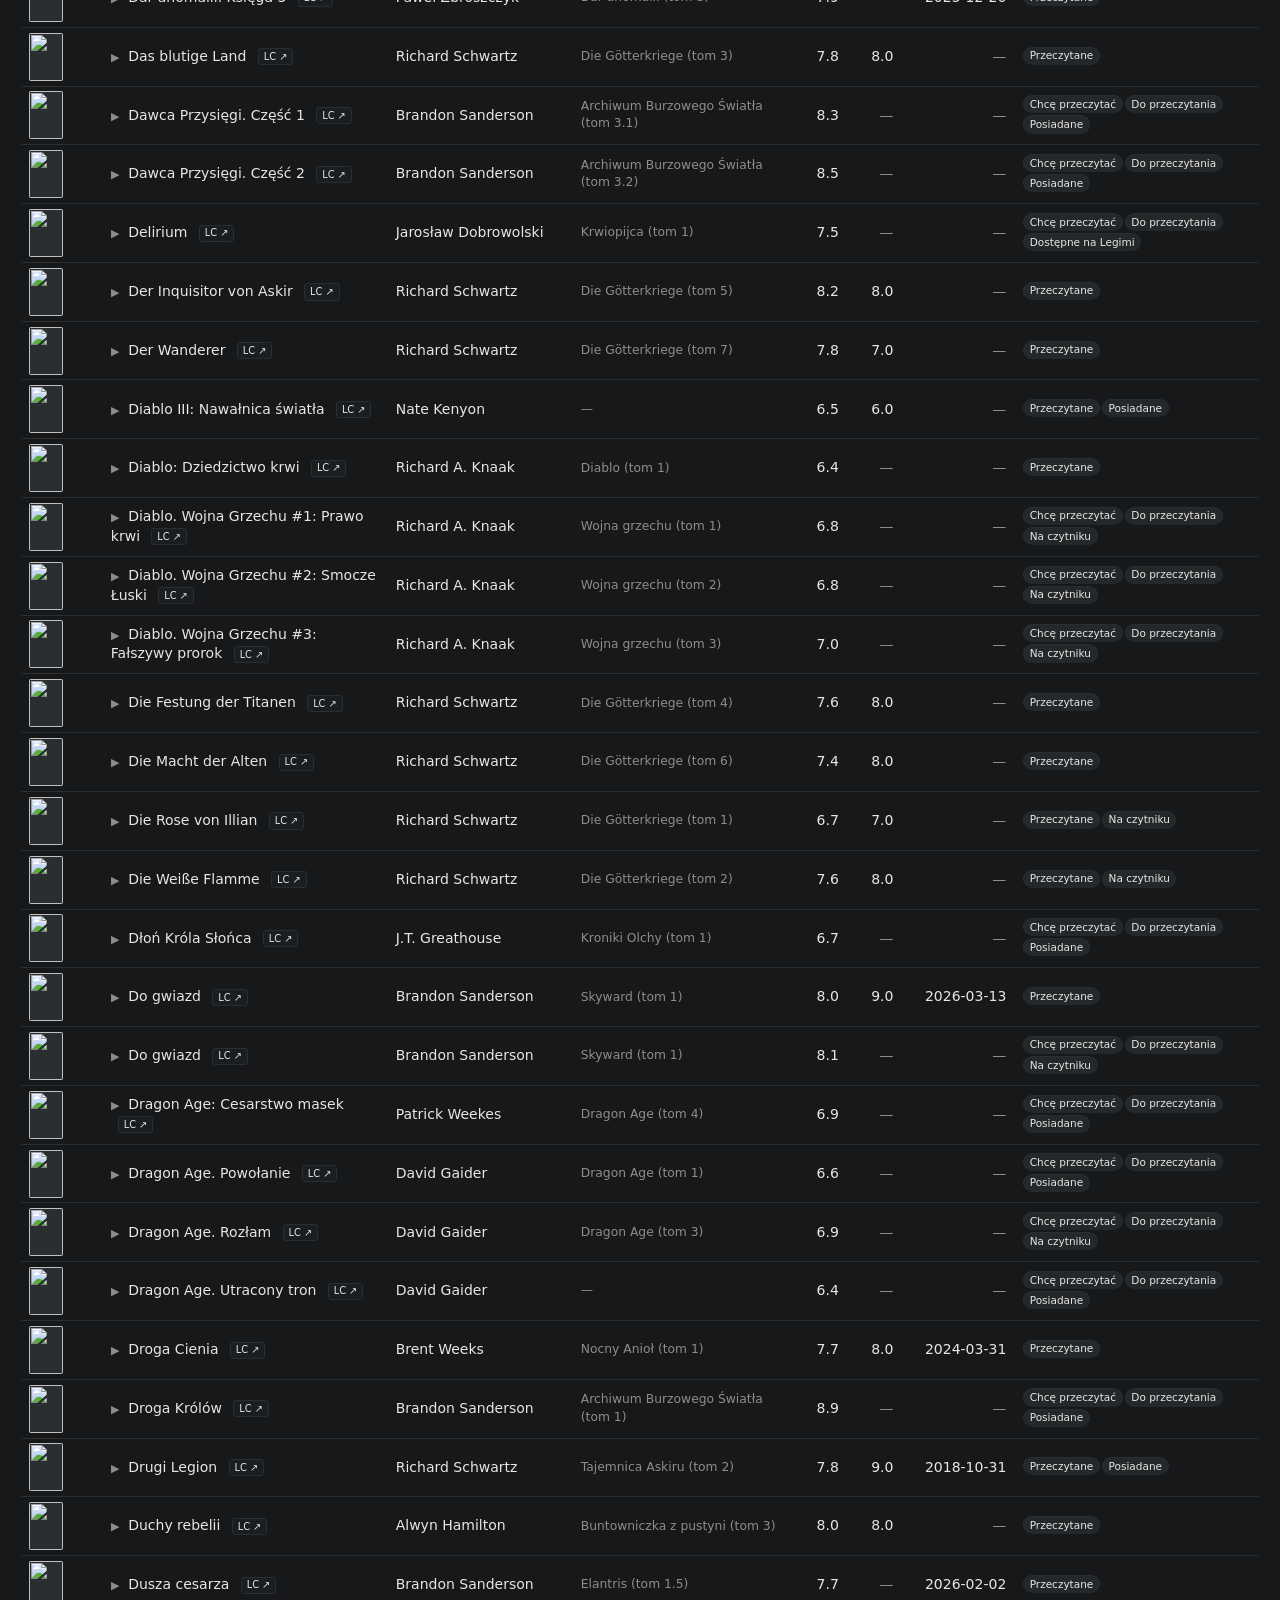
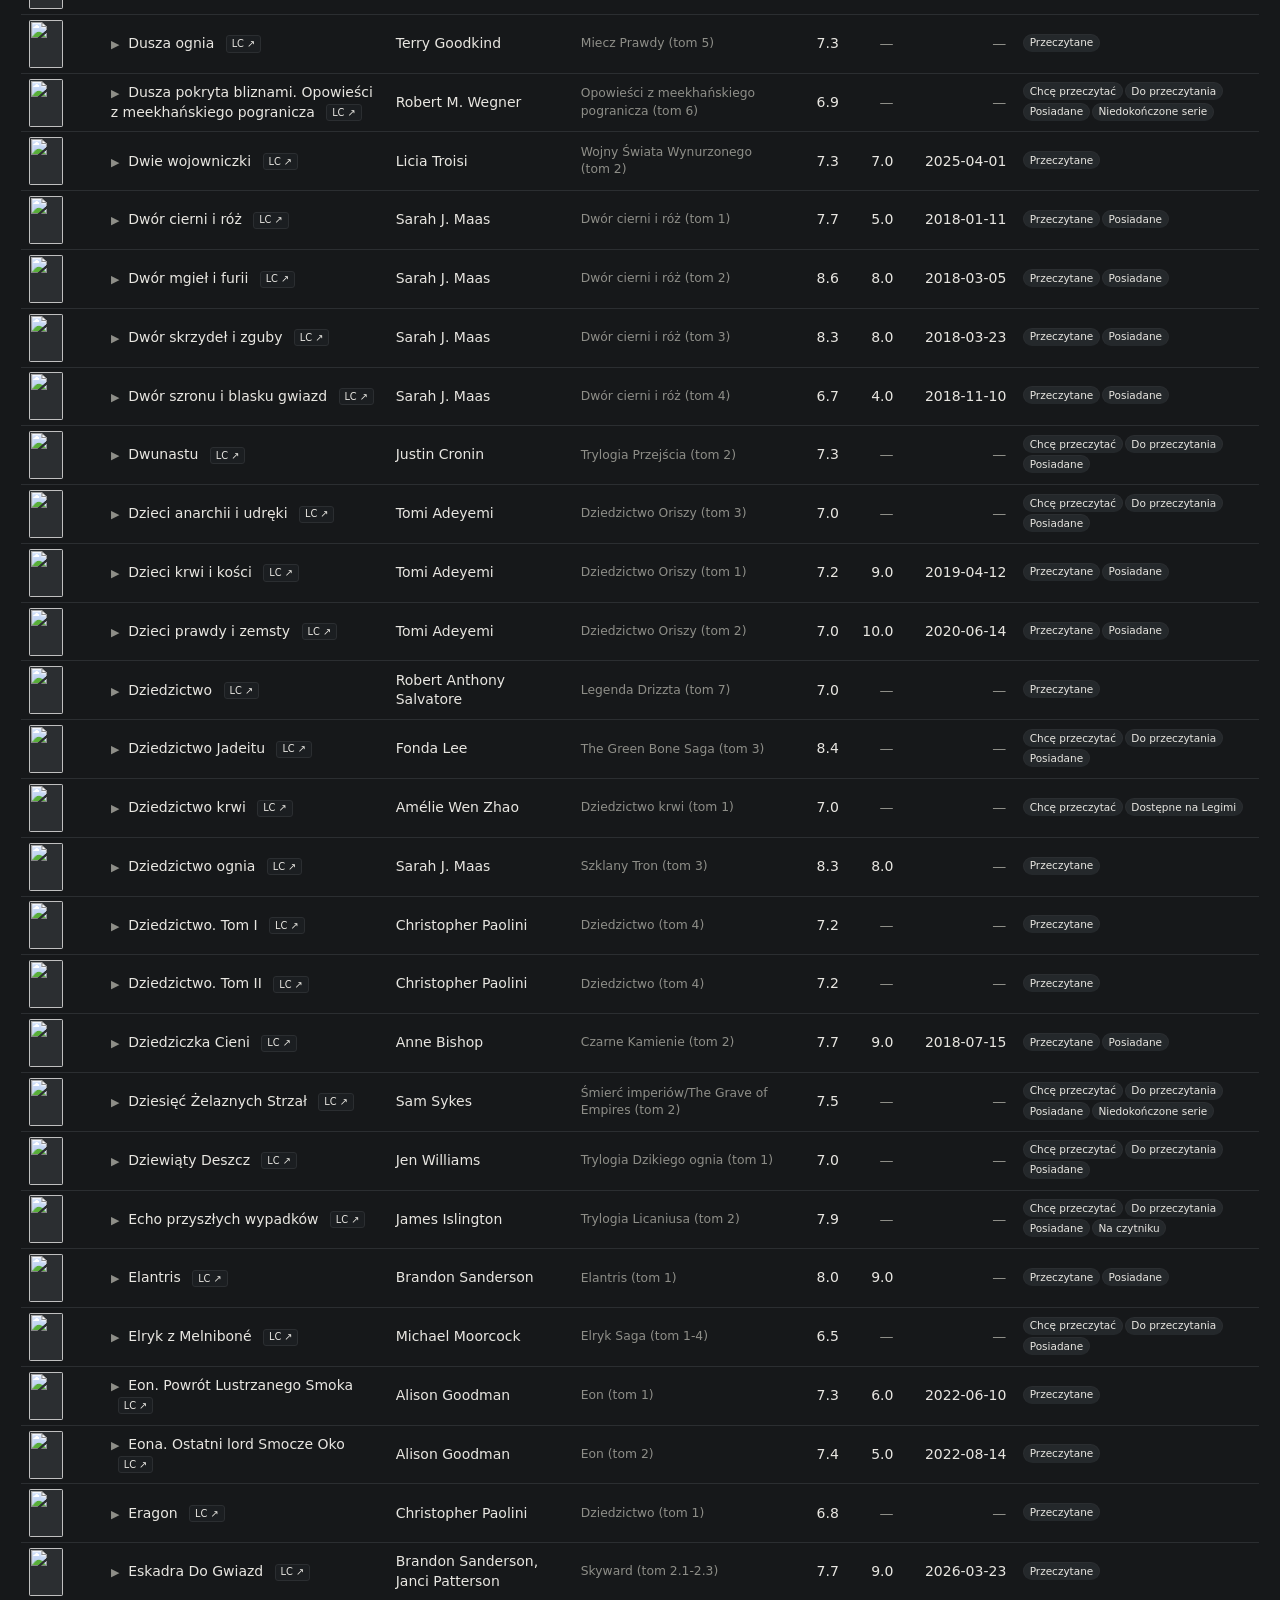
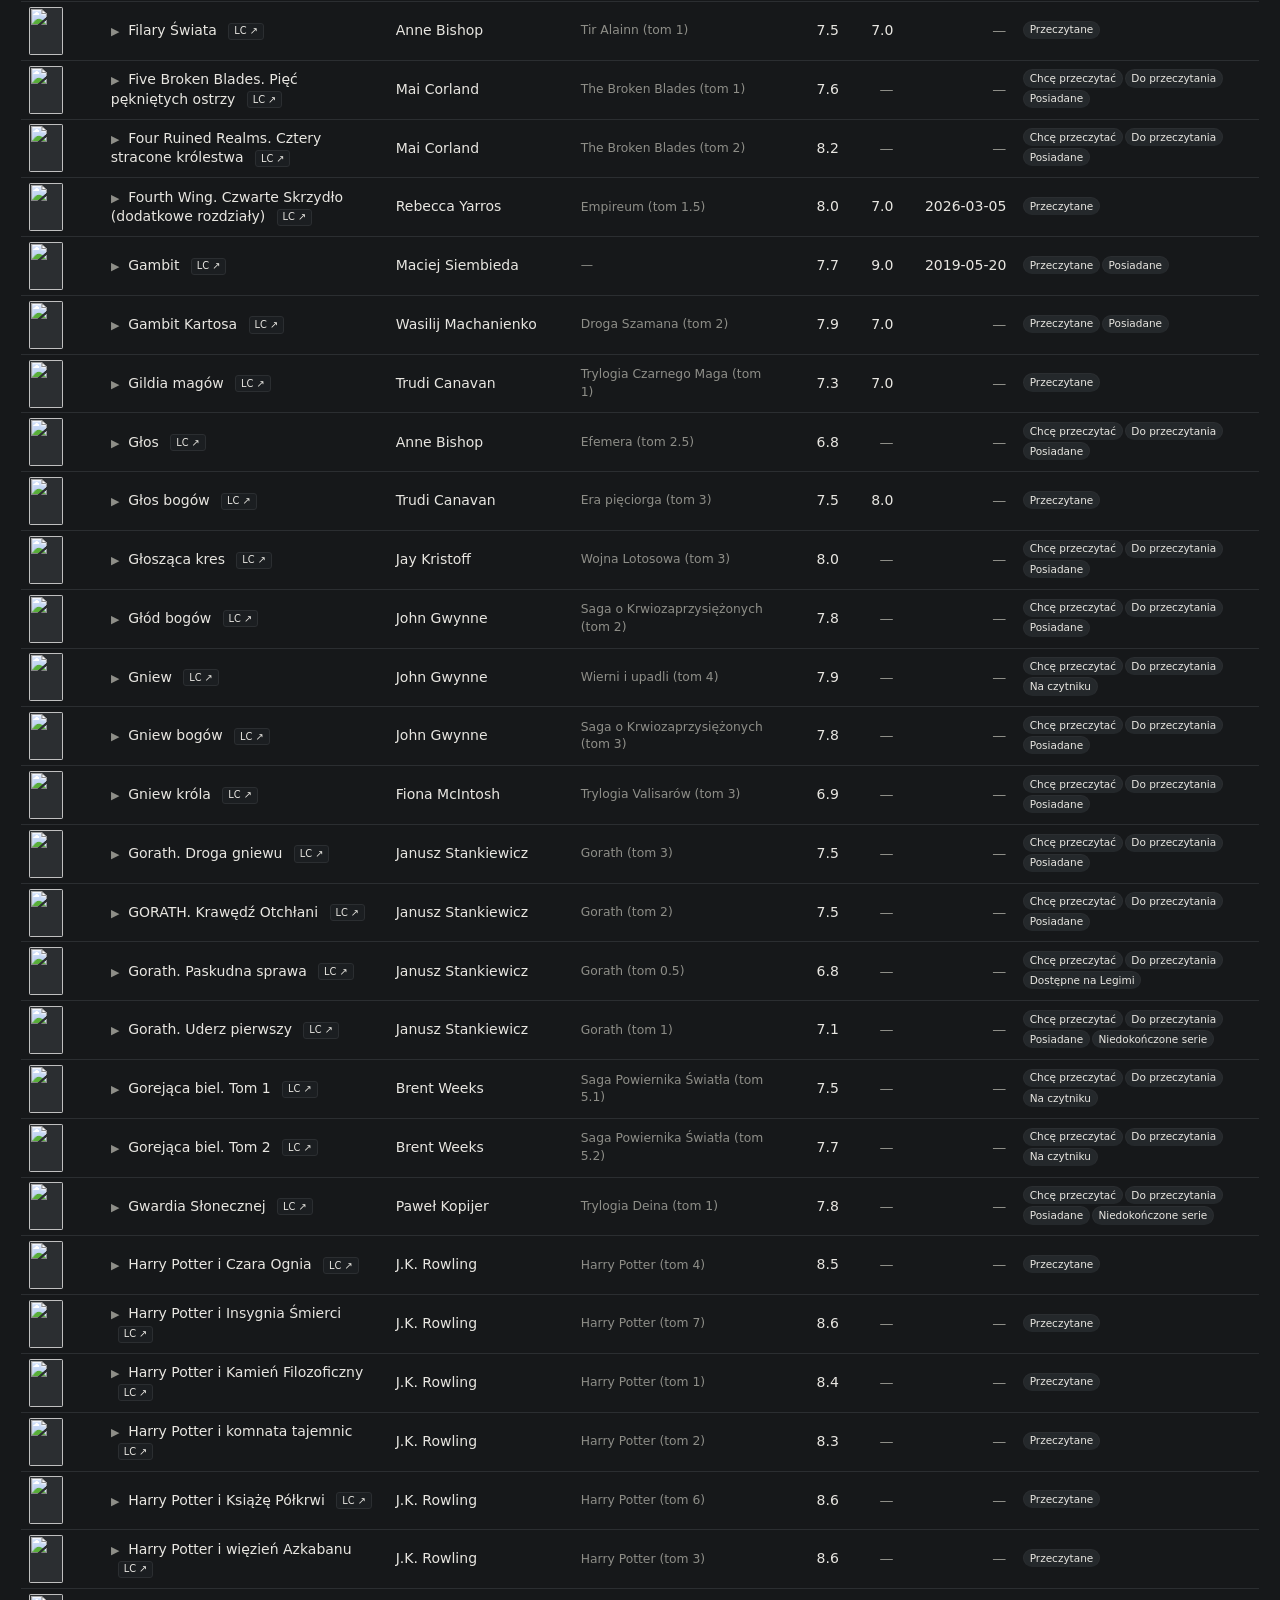
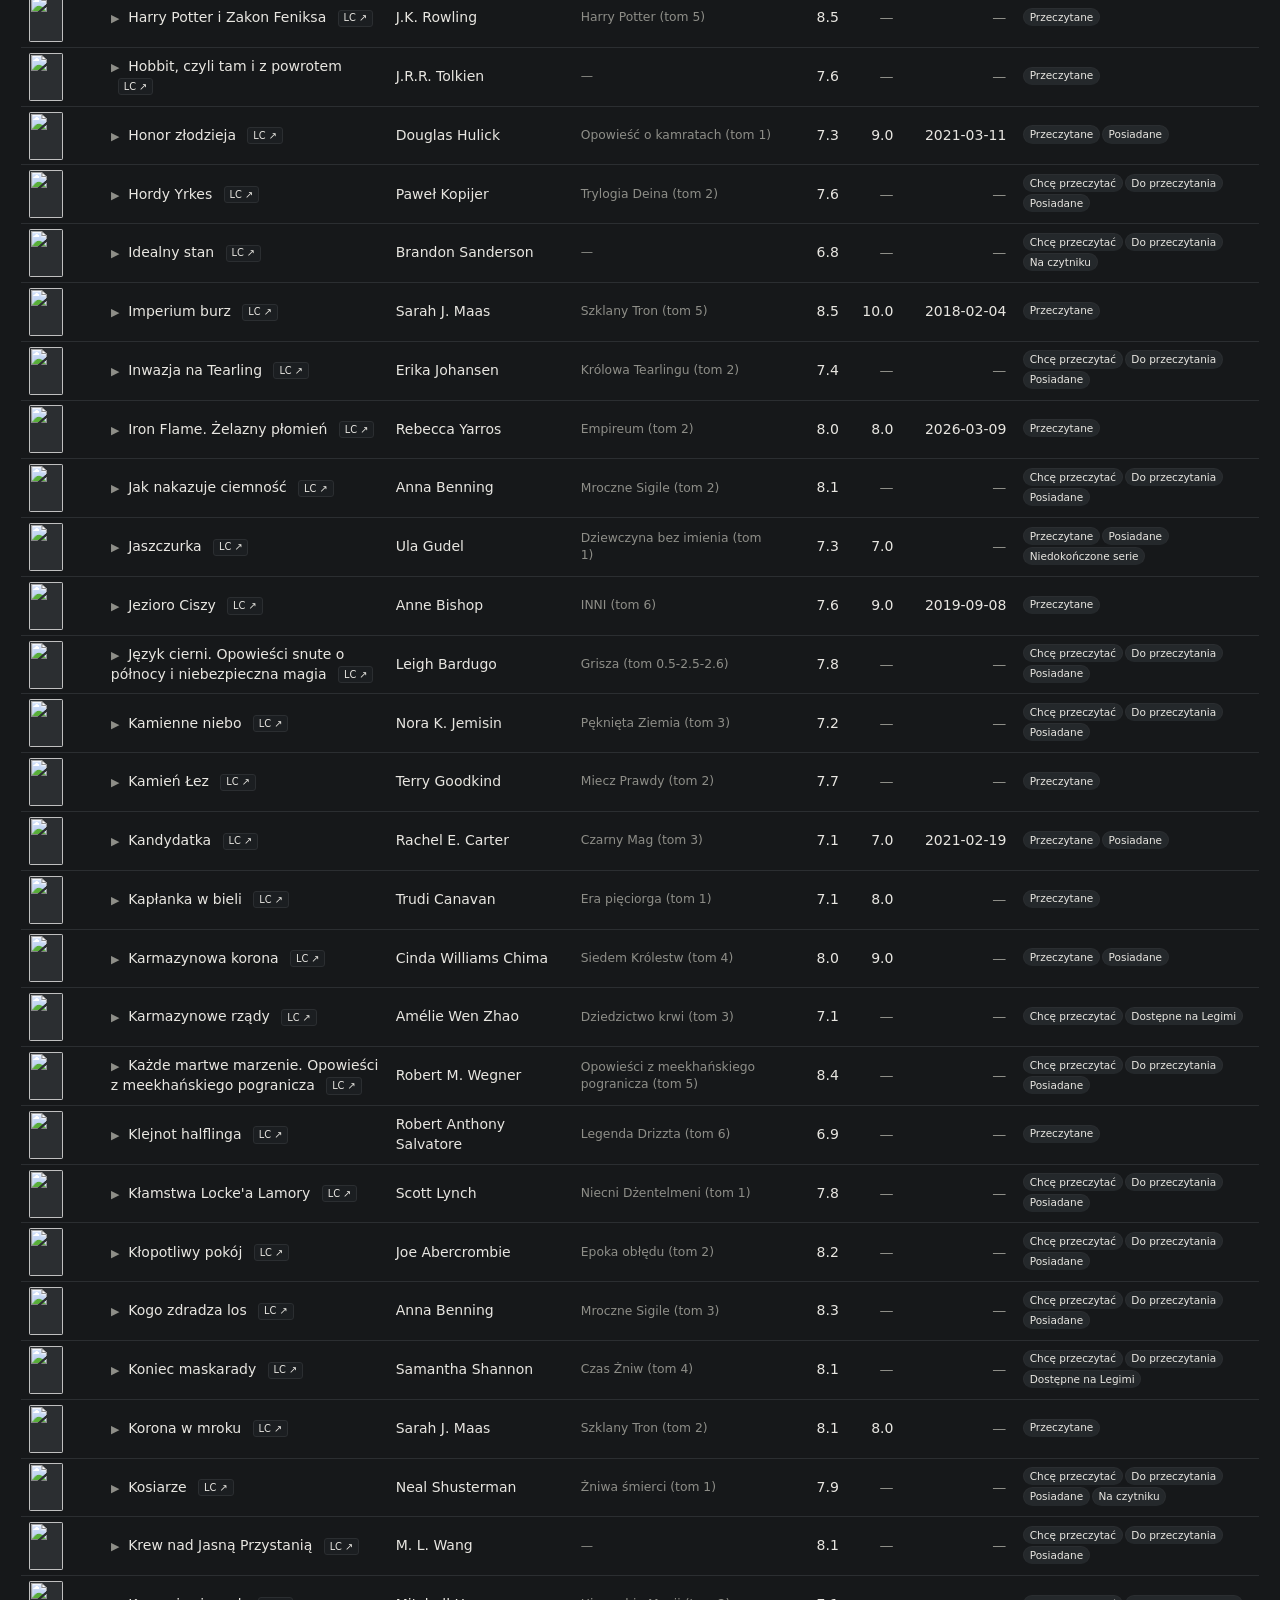
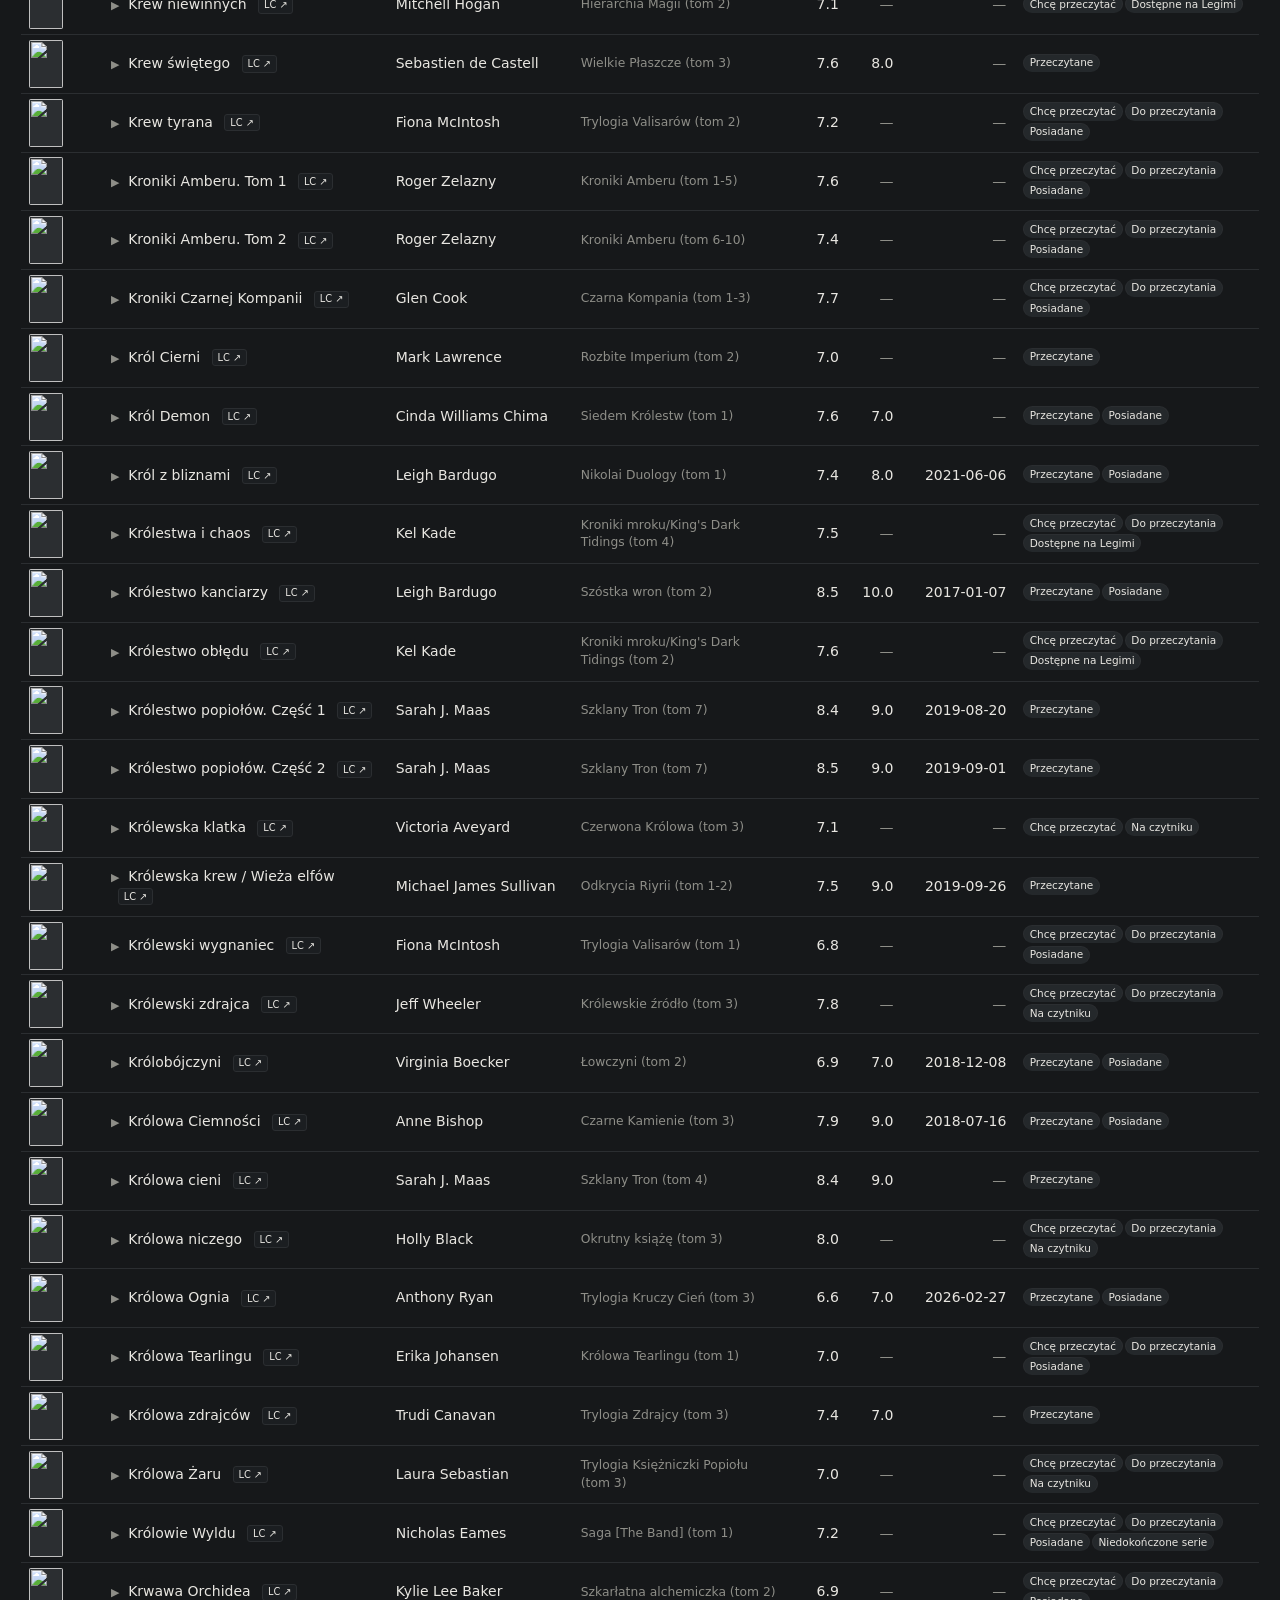
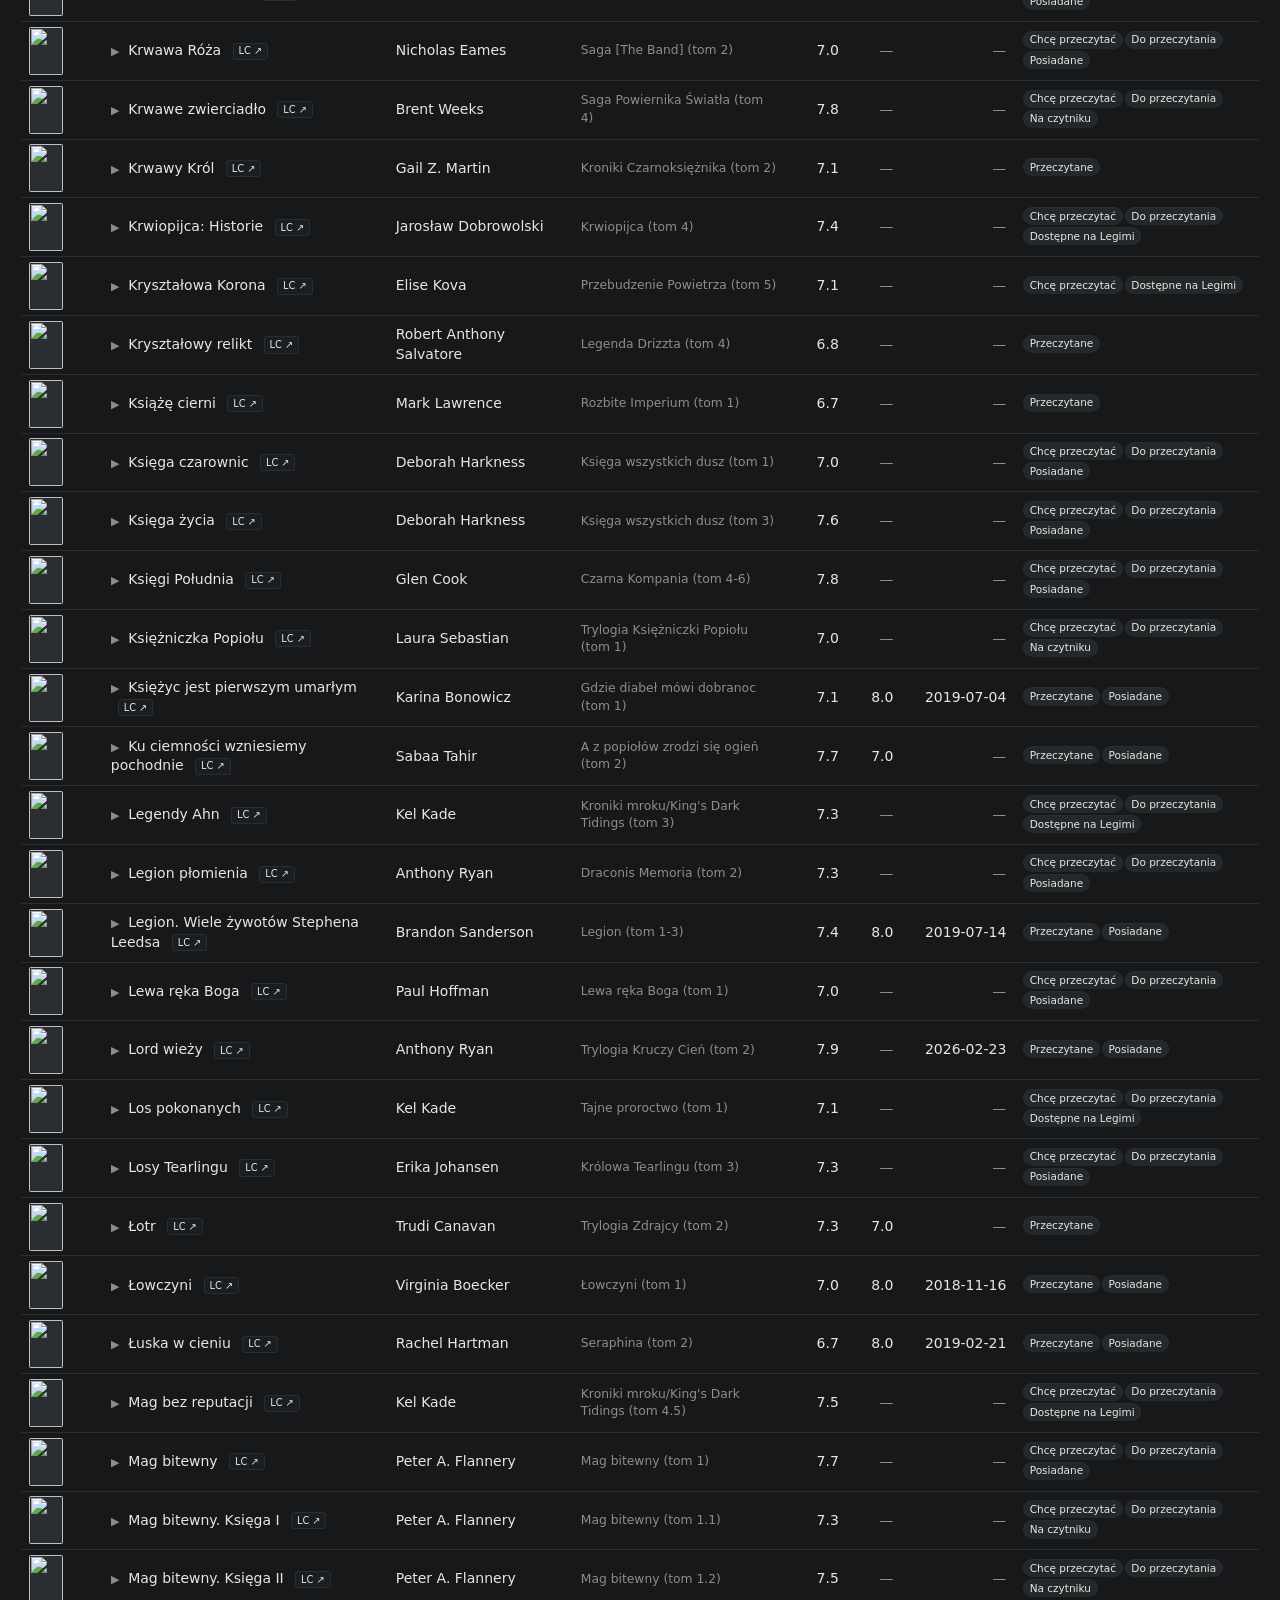
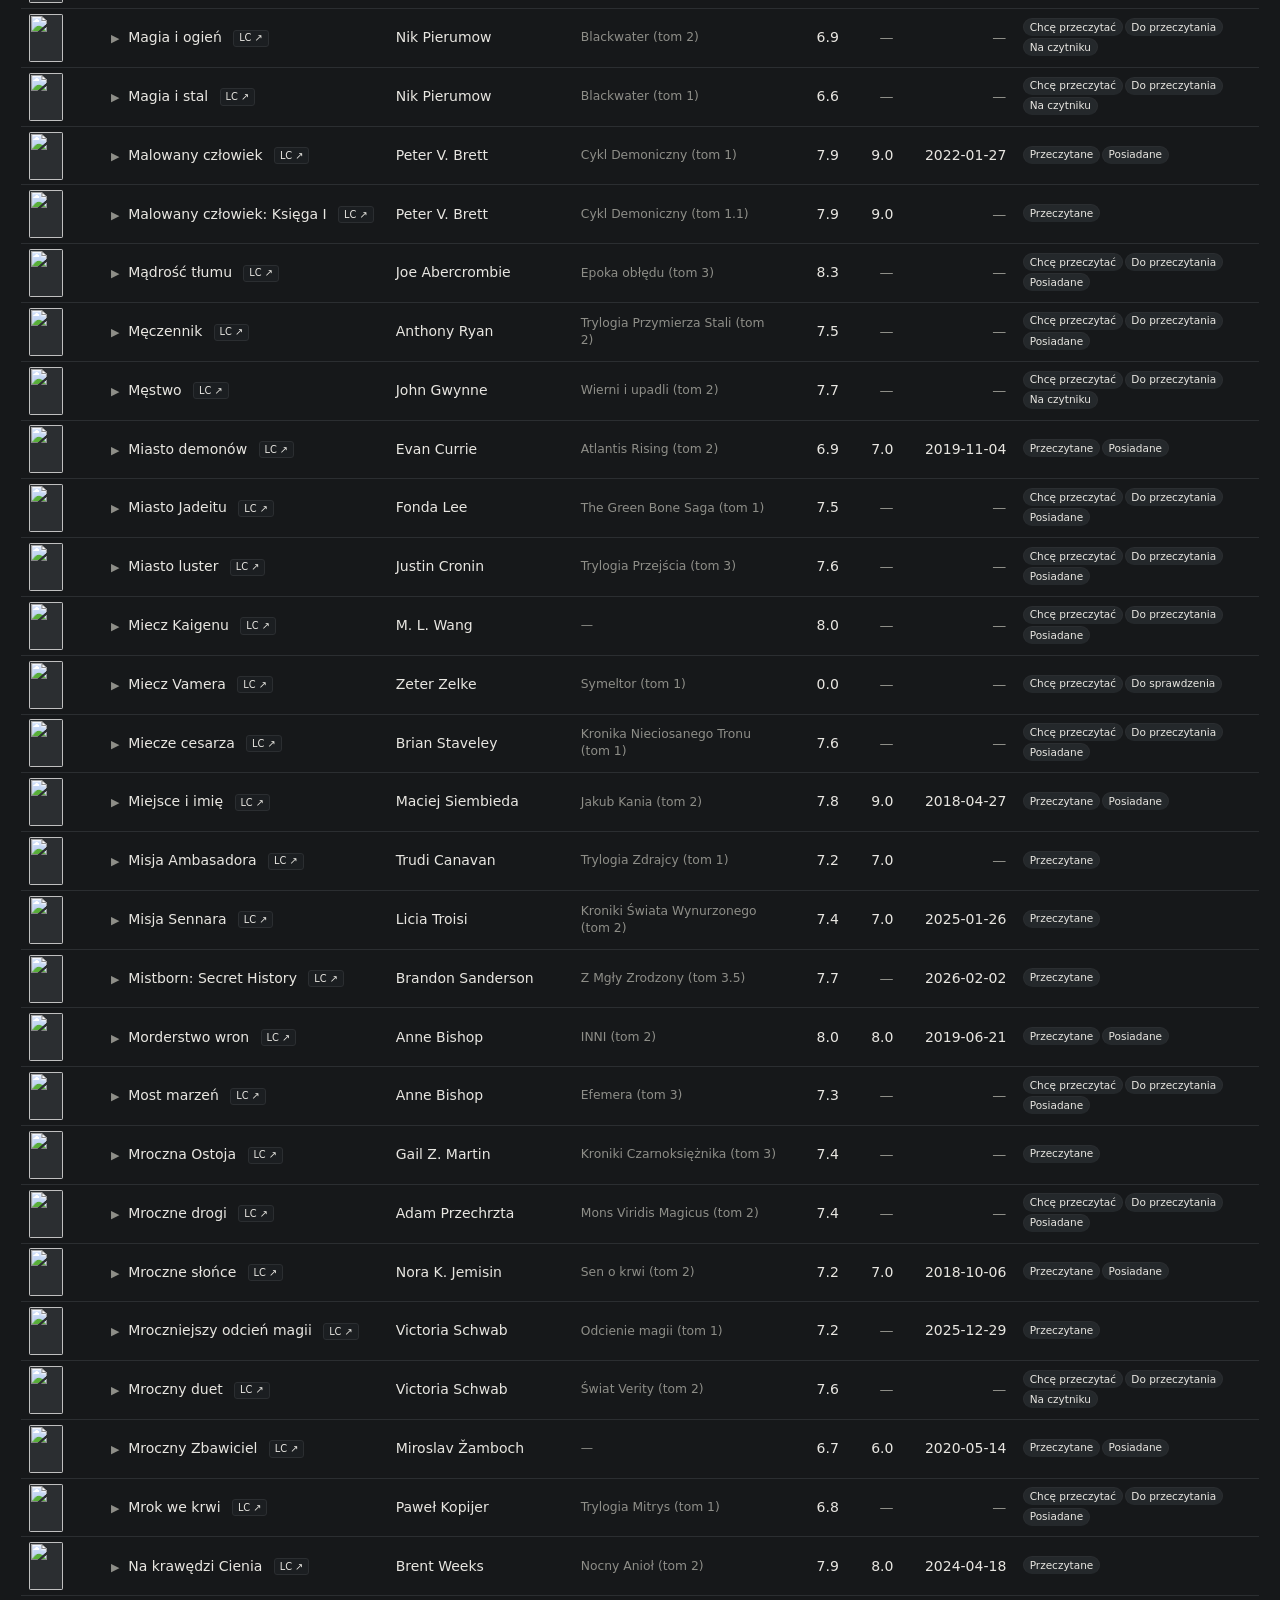
==== commit 17566ed0: "ui: add shelf-filter subpages for "Do sprawdzenia" and "Do przeczytania" list-view.js gains optional" ====
--- a/docs/index.html
+++ b/docs/index.html
@@ -10,6 +10,8 @@
   <header>
     <nav class="topnav">
       <a href="./index.html" class="active">Biblioteka</a>
+      <a href="./to-check.html">Do sprawdzenia</a>
+      <a href="./to-read.html">Do przeczytania</a>
       <a href="./reading-plan.html">Plan czytelniczy</a>
       <a href="./accepted.html">Zaakceptowane</a>
       <a href="./rejected.html">Odrzucone</a>
--- a/docs/style.css
+++ b/docs/style.css
@@ -296,6 +296,20 @@
 
 .dash { color: var(--muted); }
 
+.status-pill {
+  display: inline-block;
+  padding: 0.05rem 0.45rem;
+  background: var(--pill-bg);
+  border: 1px solid var(--border);
+  border-radius: 10px;
+  font-size: 0.78rem;
+  white-space: nowrap;
+}
+.status-pill.status-read    { border-color: #2f7d4f; color: #8bd4a4; }
+.status-pill.status-bought  { border-color: #b58a2f; color: #e0c47b; }
+.status-pill.status-wanted  { border-color: #2f6db5; color: #8fb6dd; }
+.status-pill.status-external{ border-color: var(--border); color: var(--muted); }
+
 .clickable {
   cursor: pointer;
   border-bottom: 1px dotted transparent;
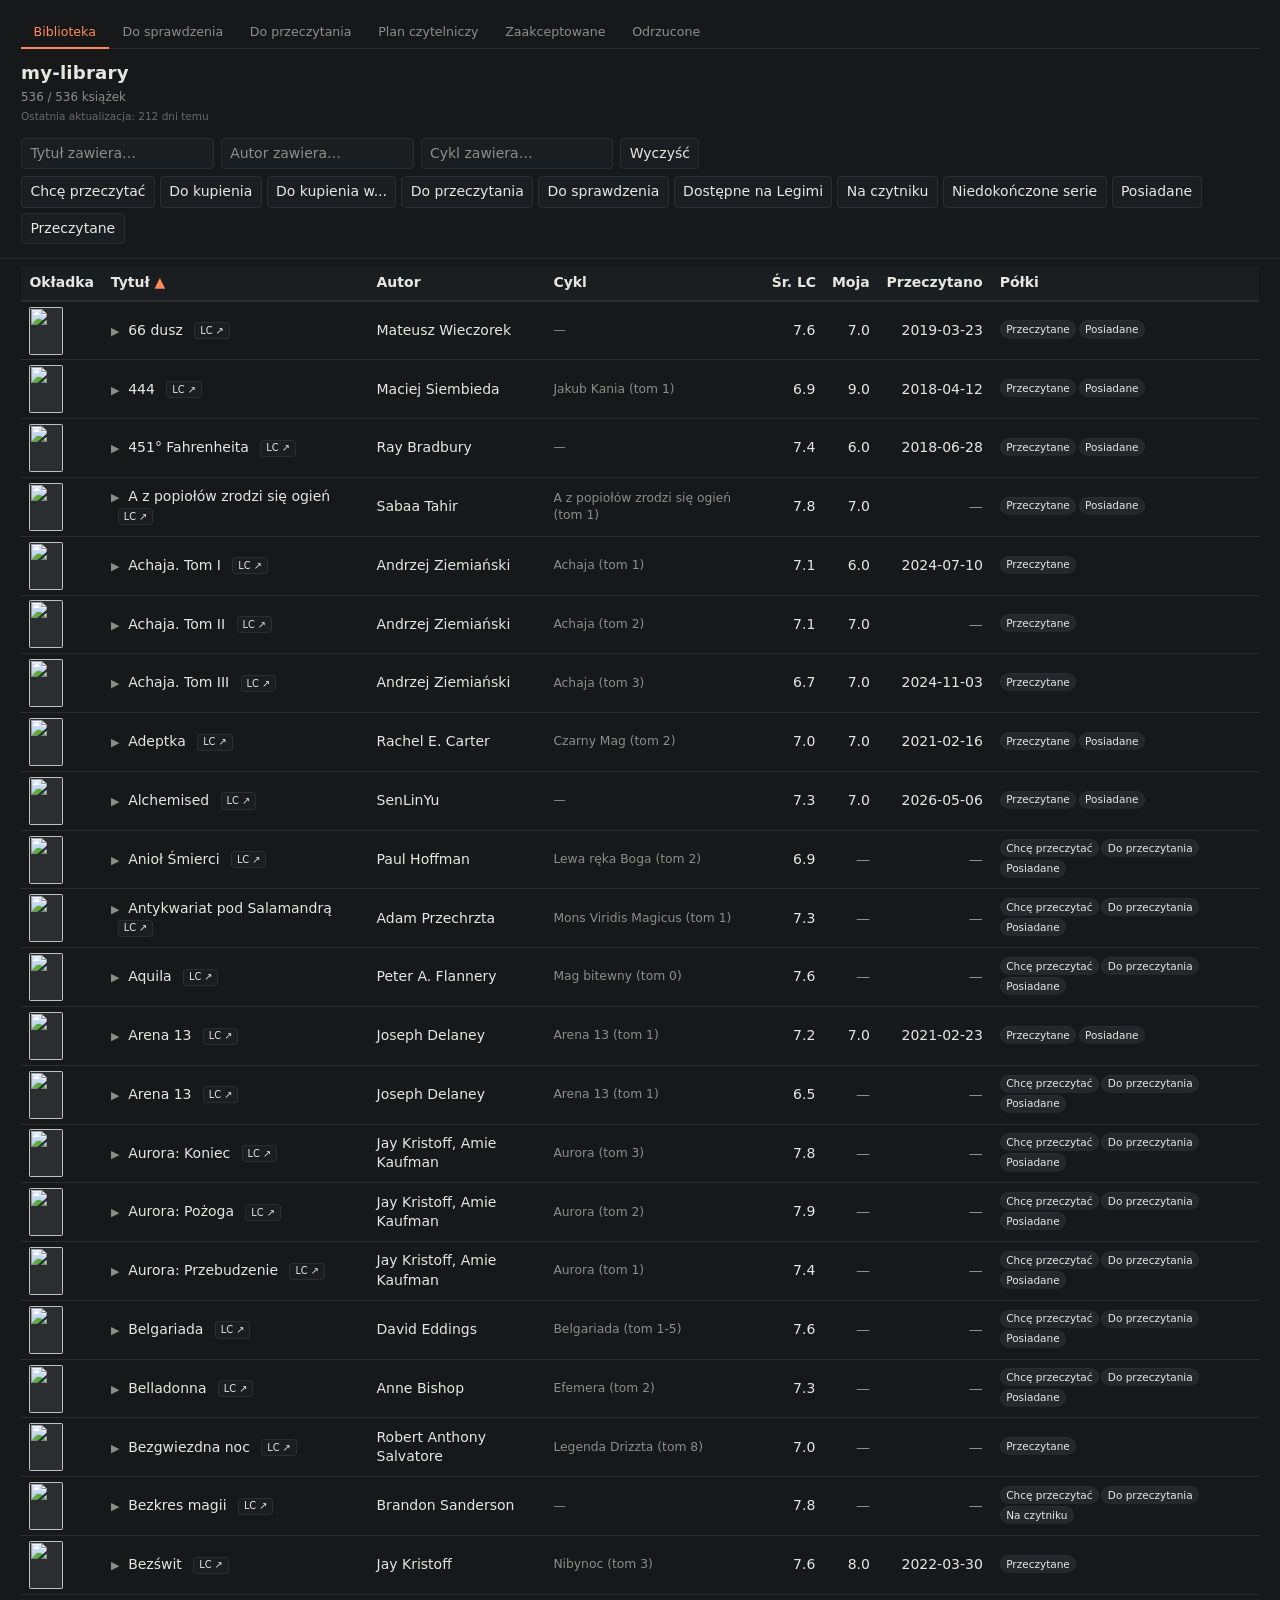
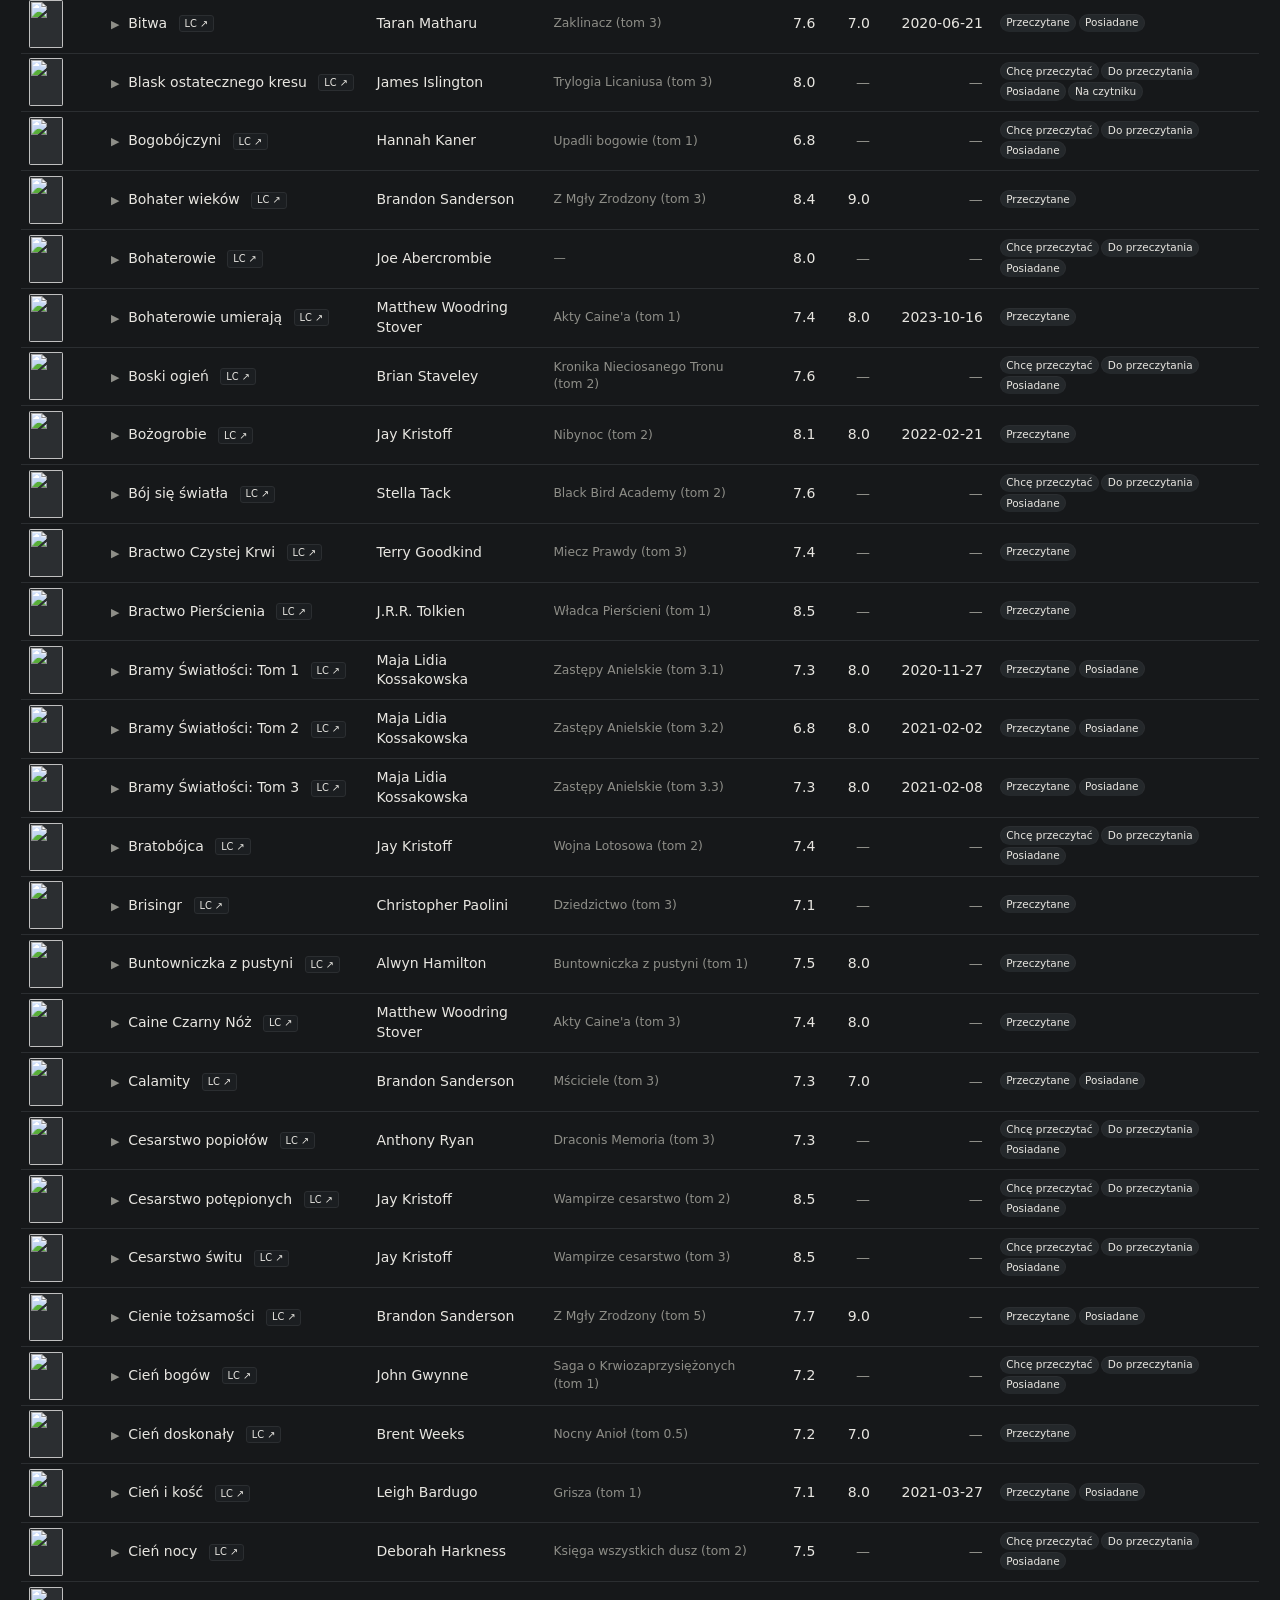
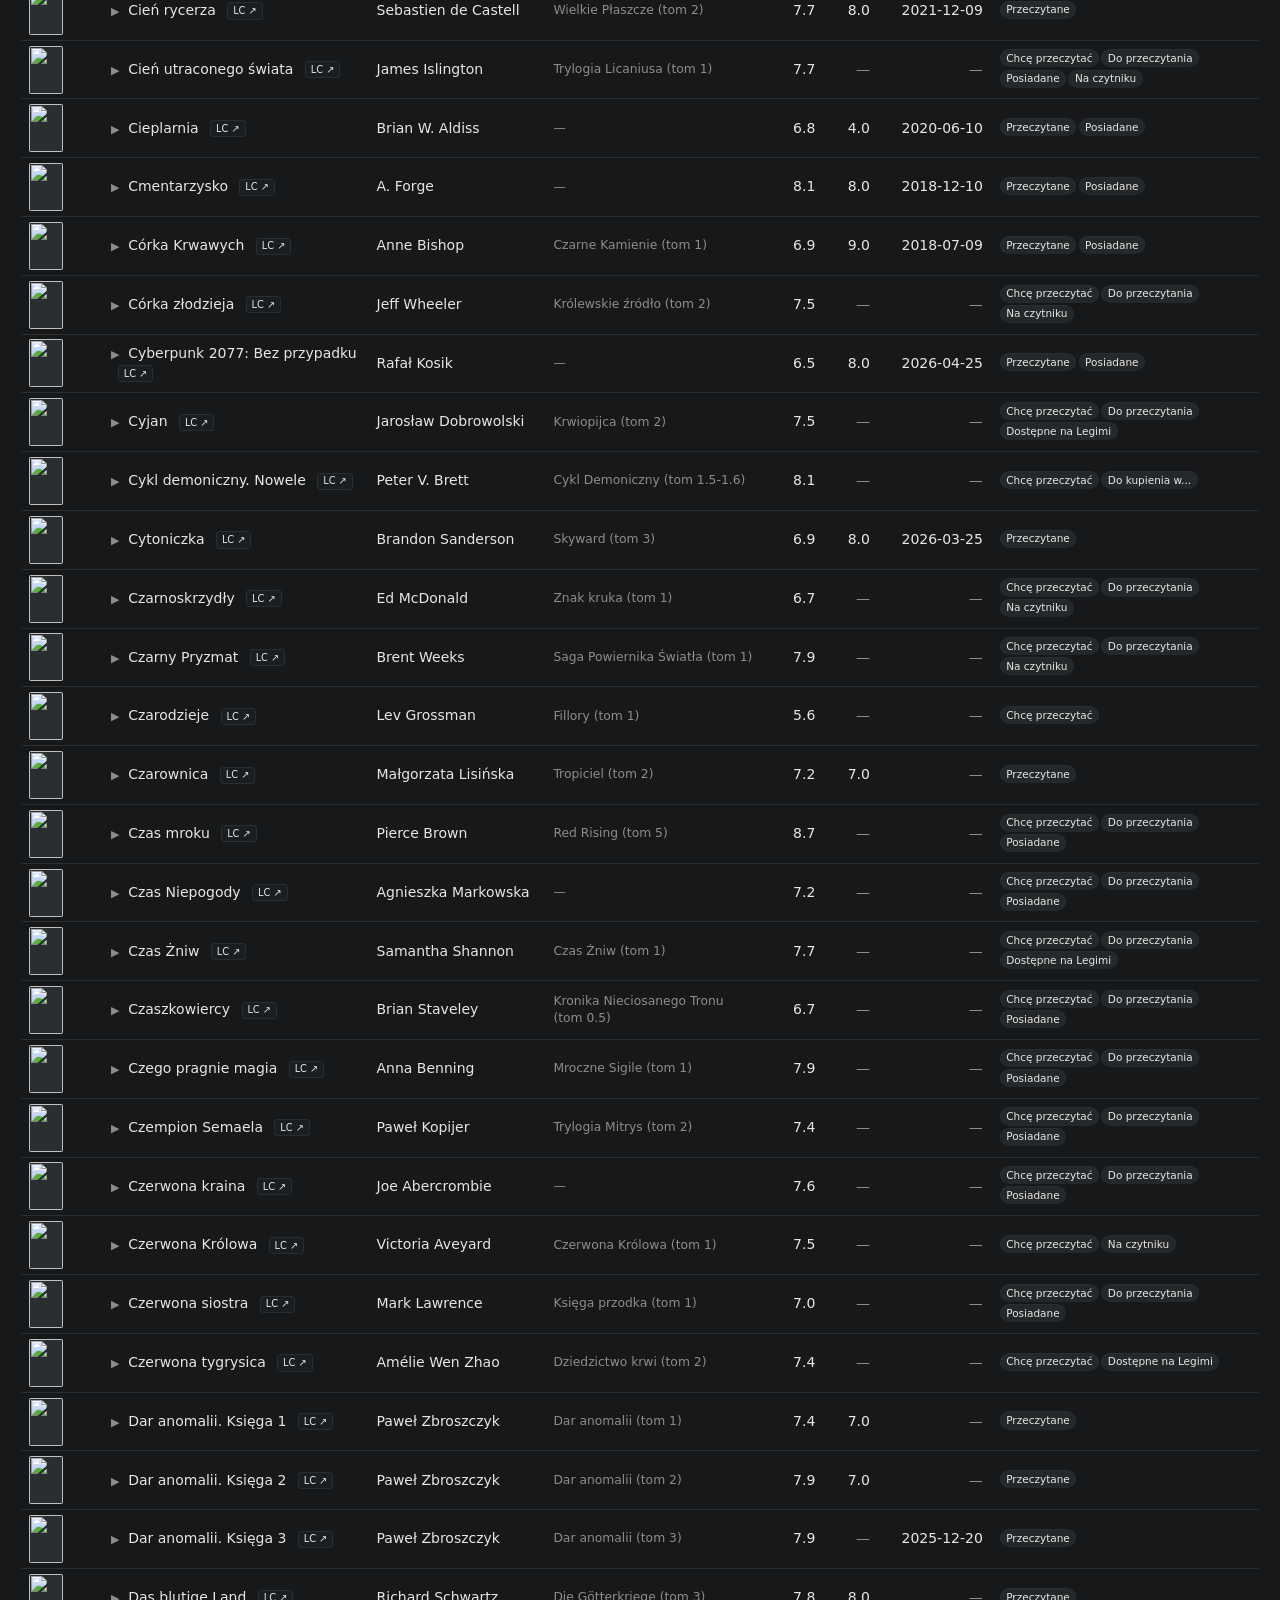
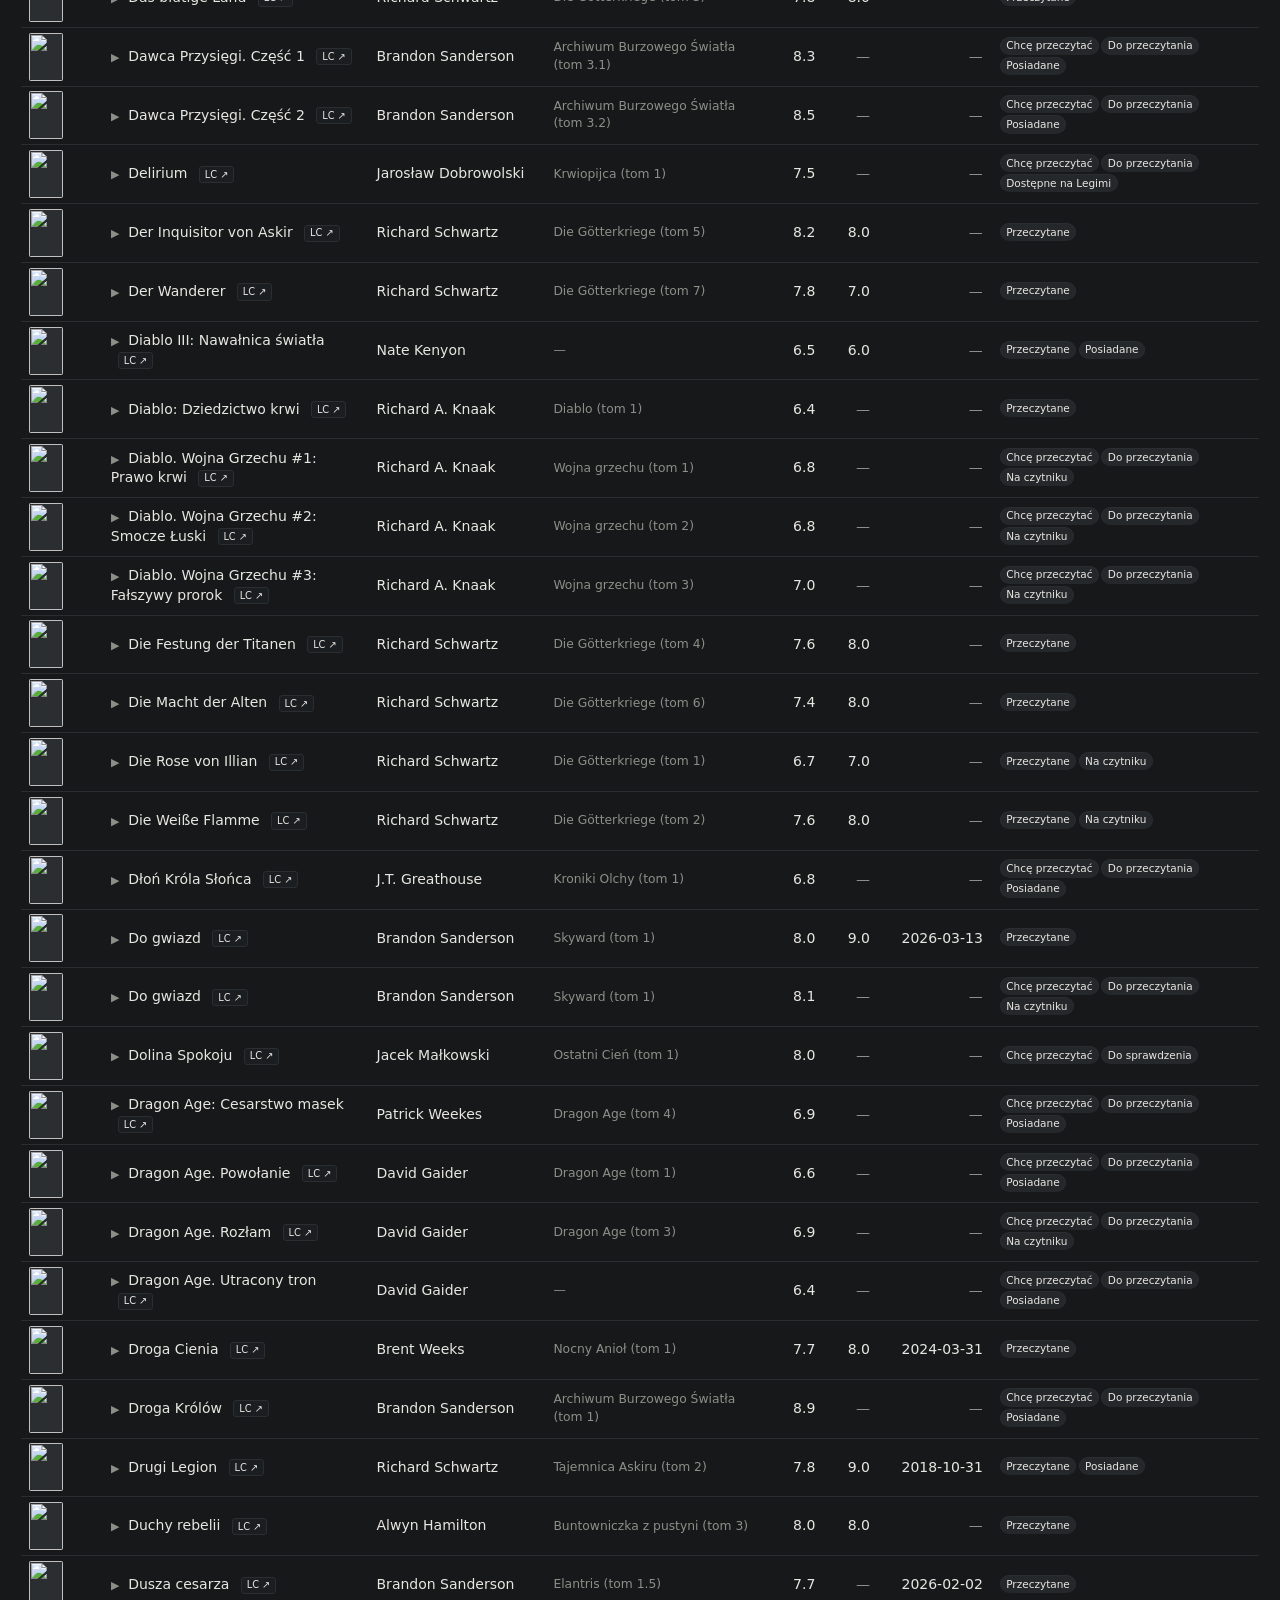
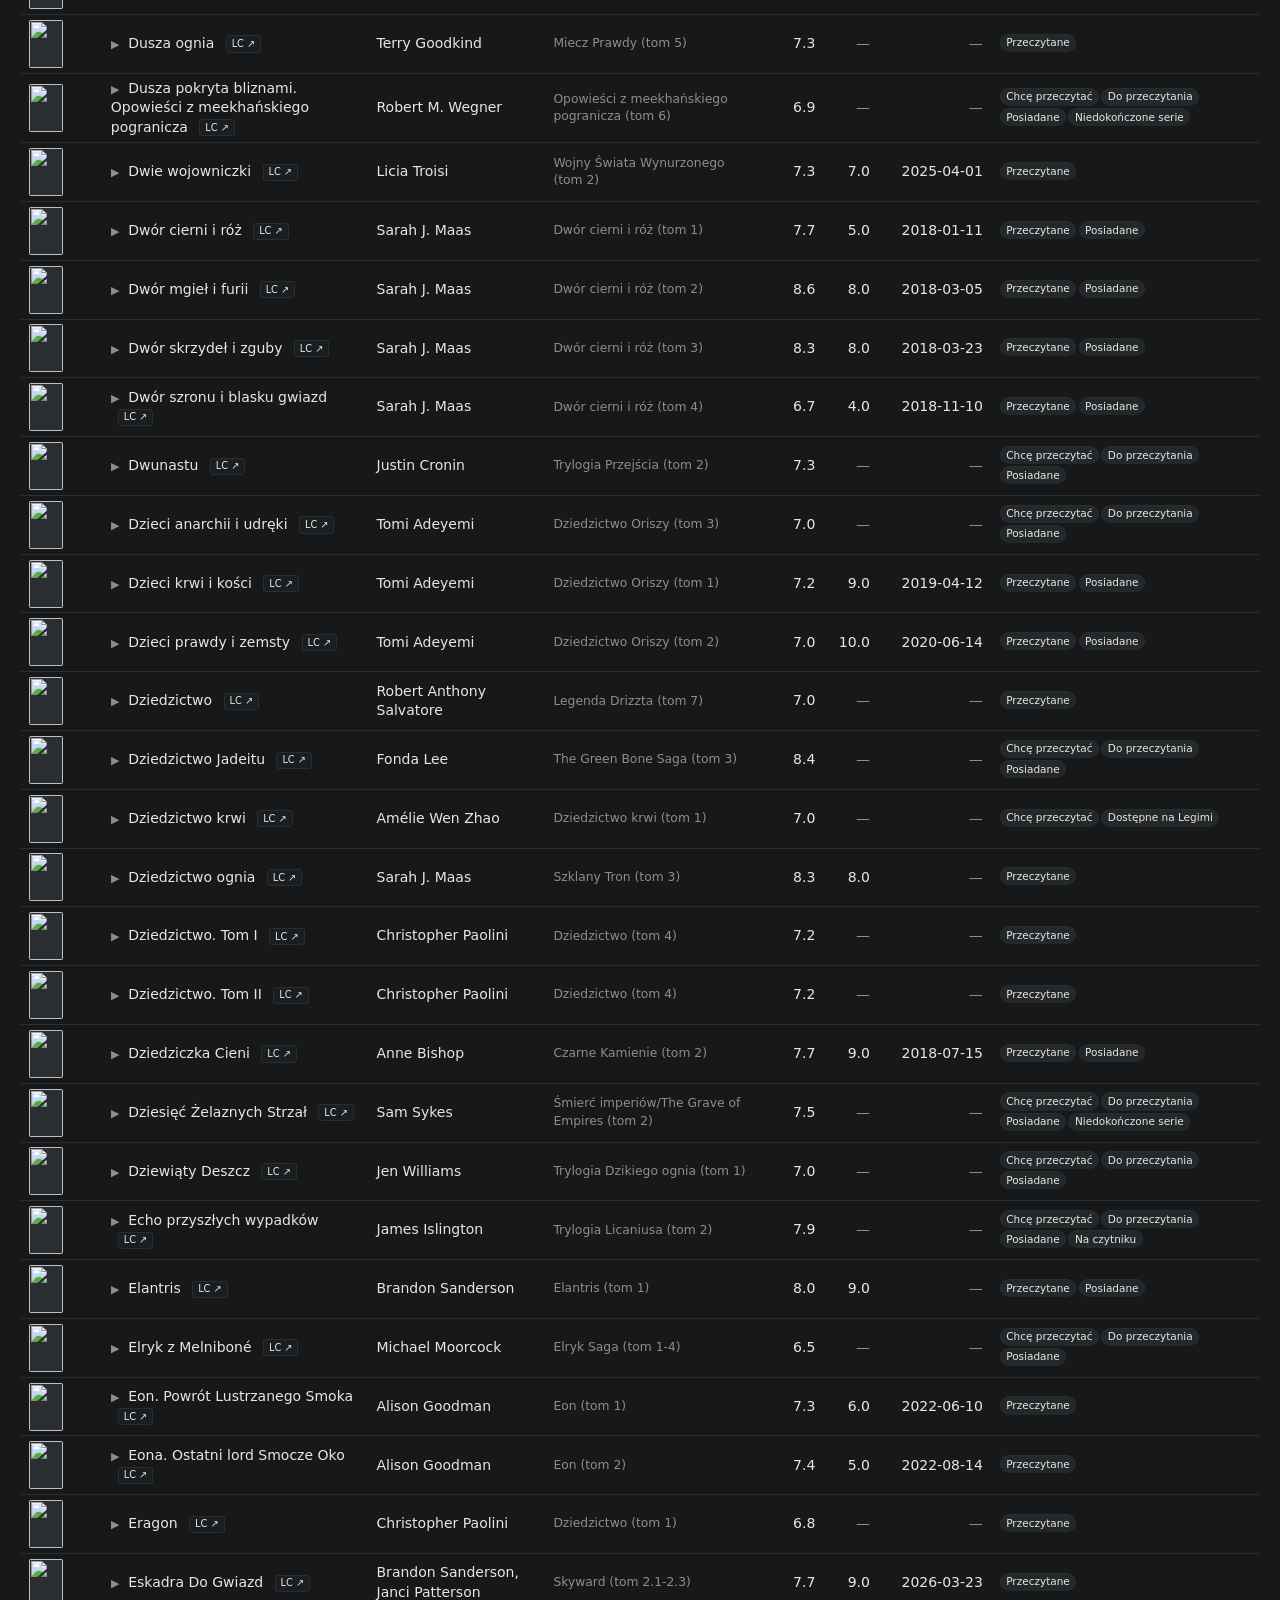
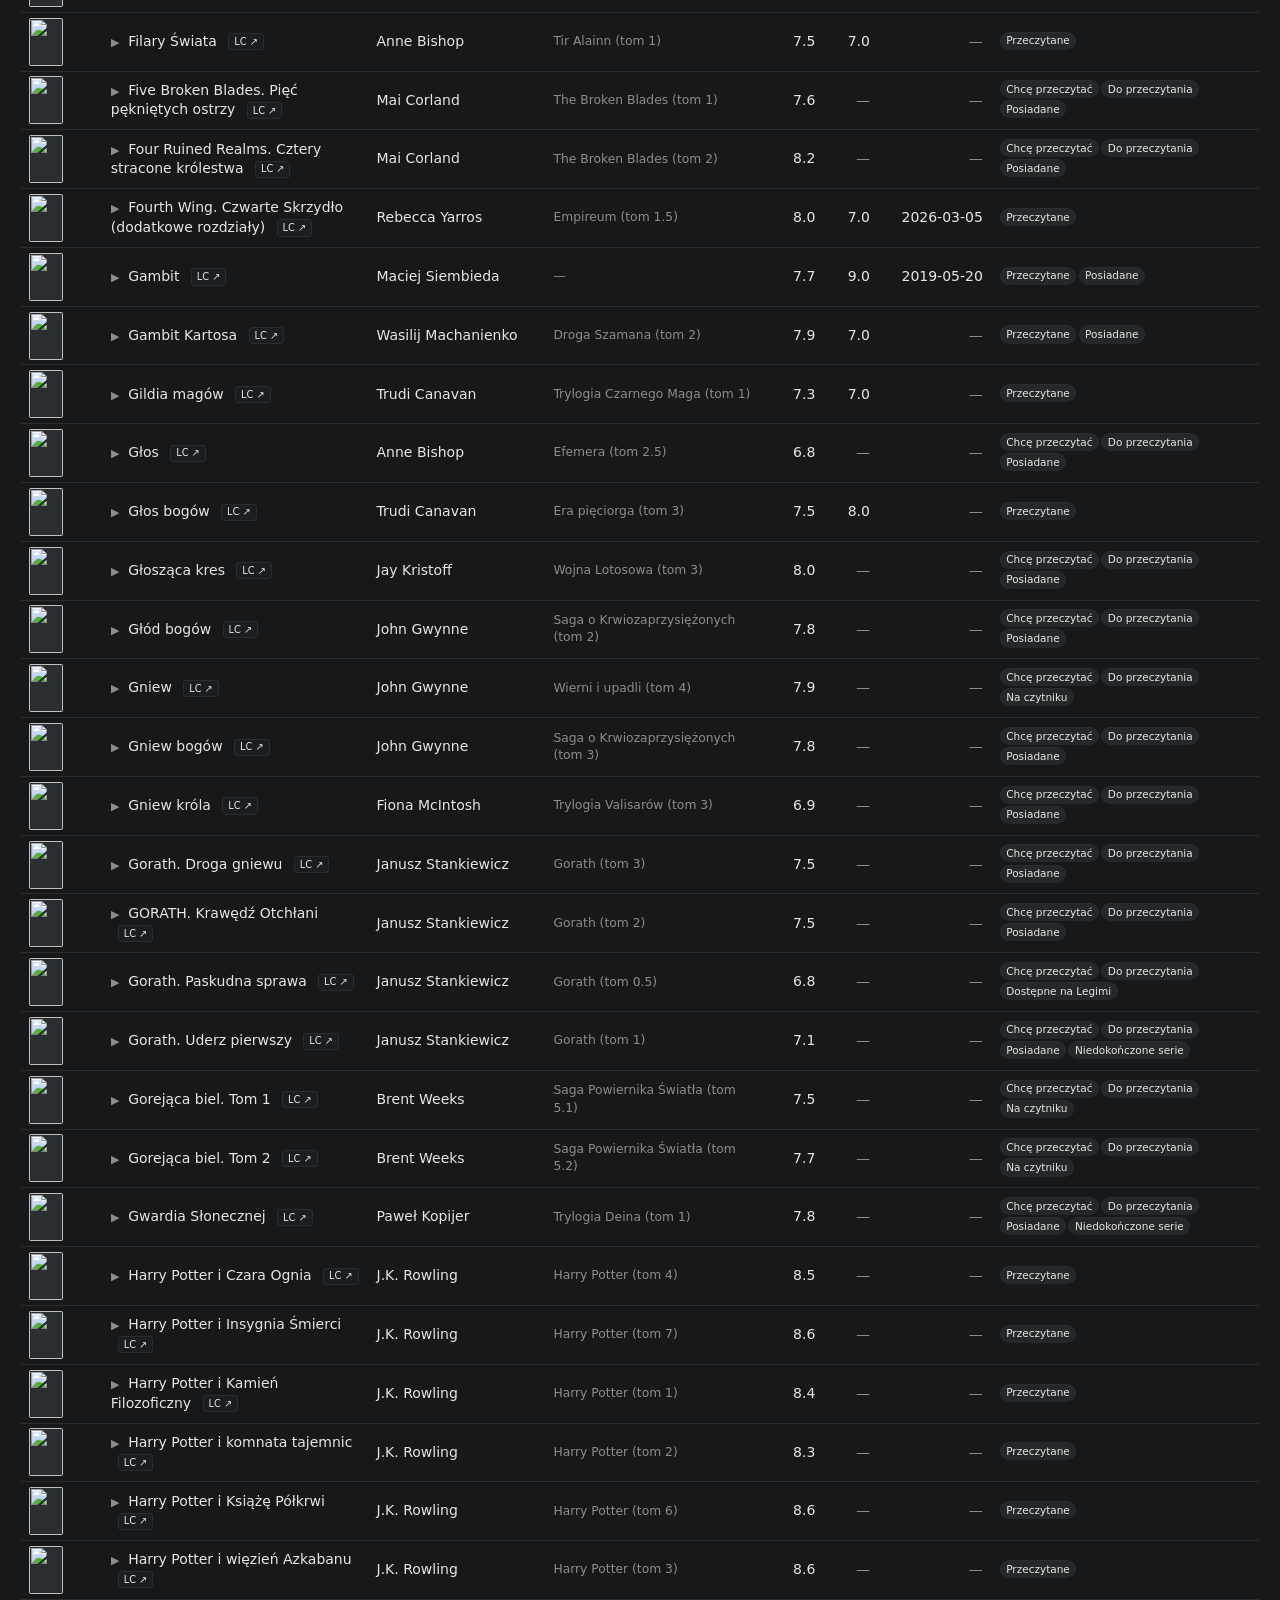
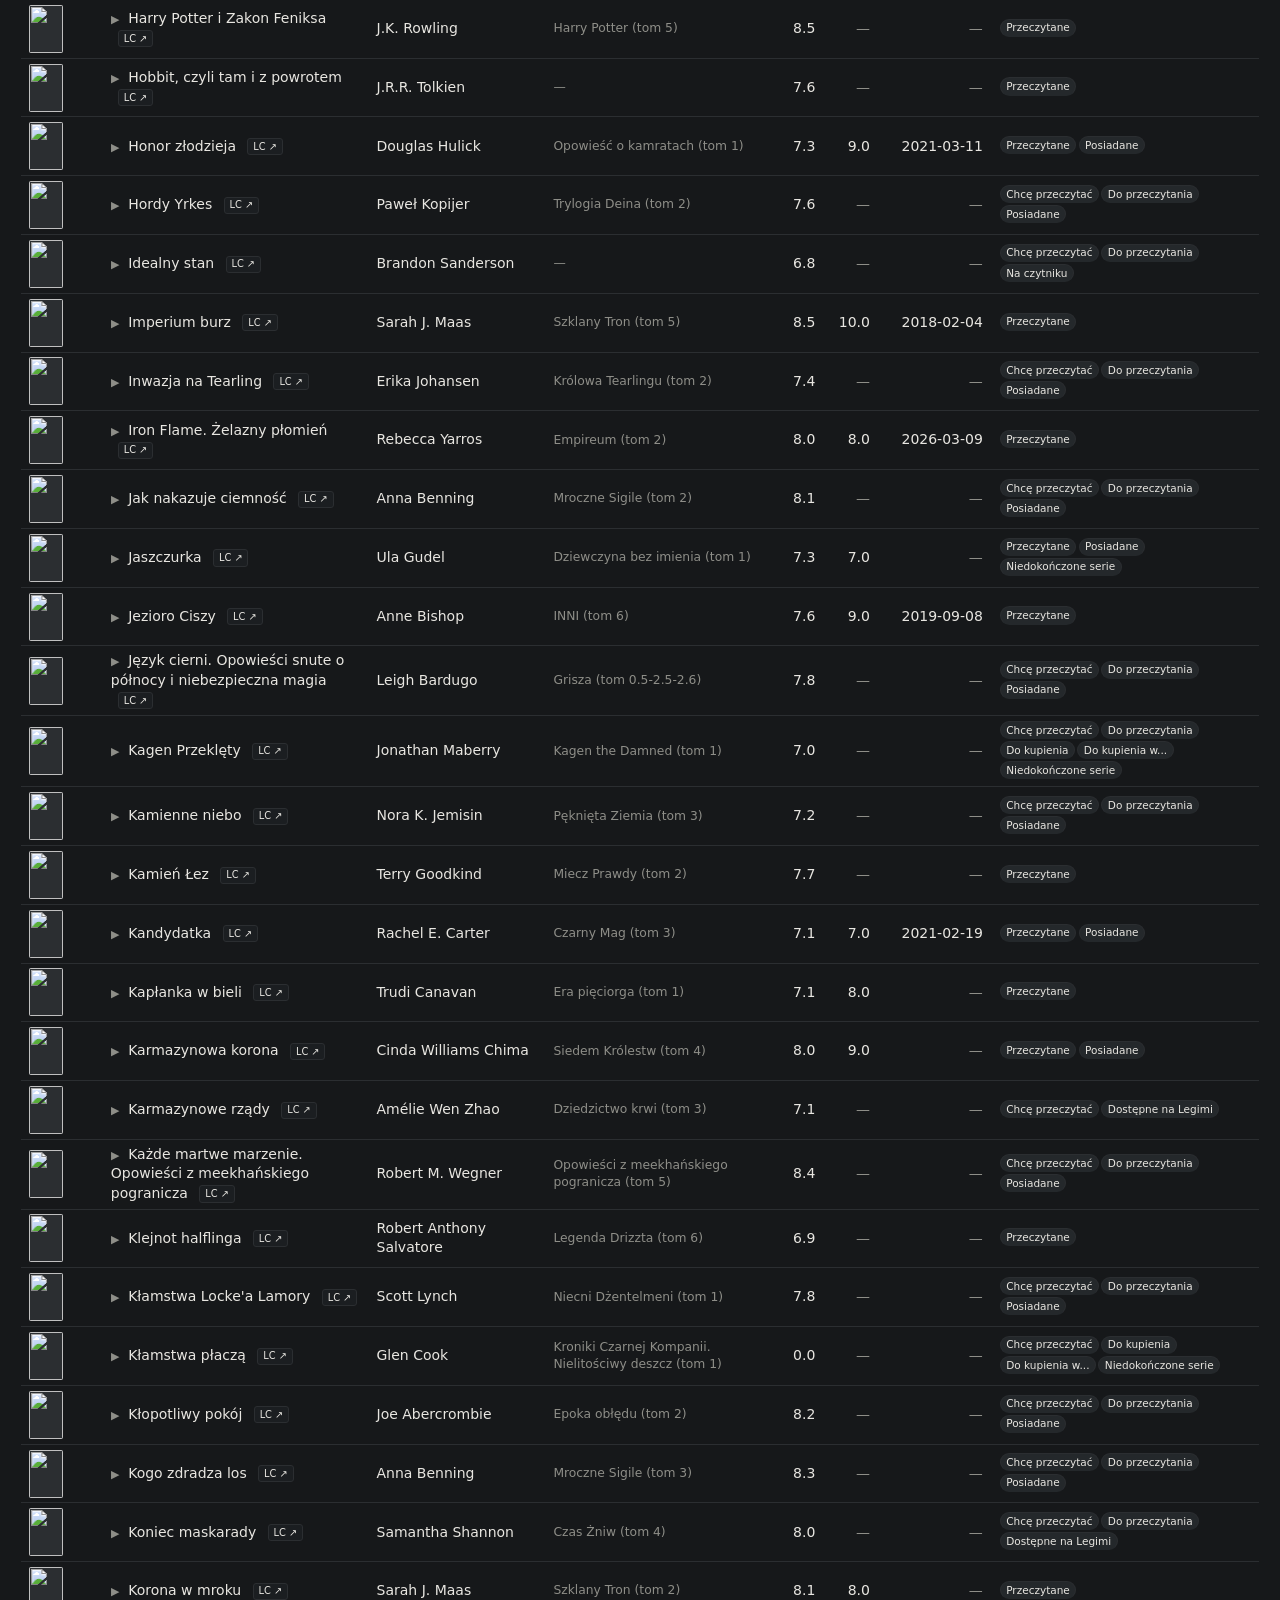
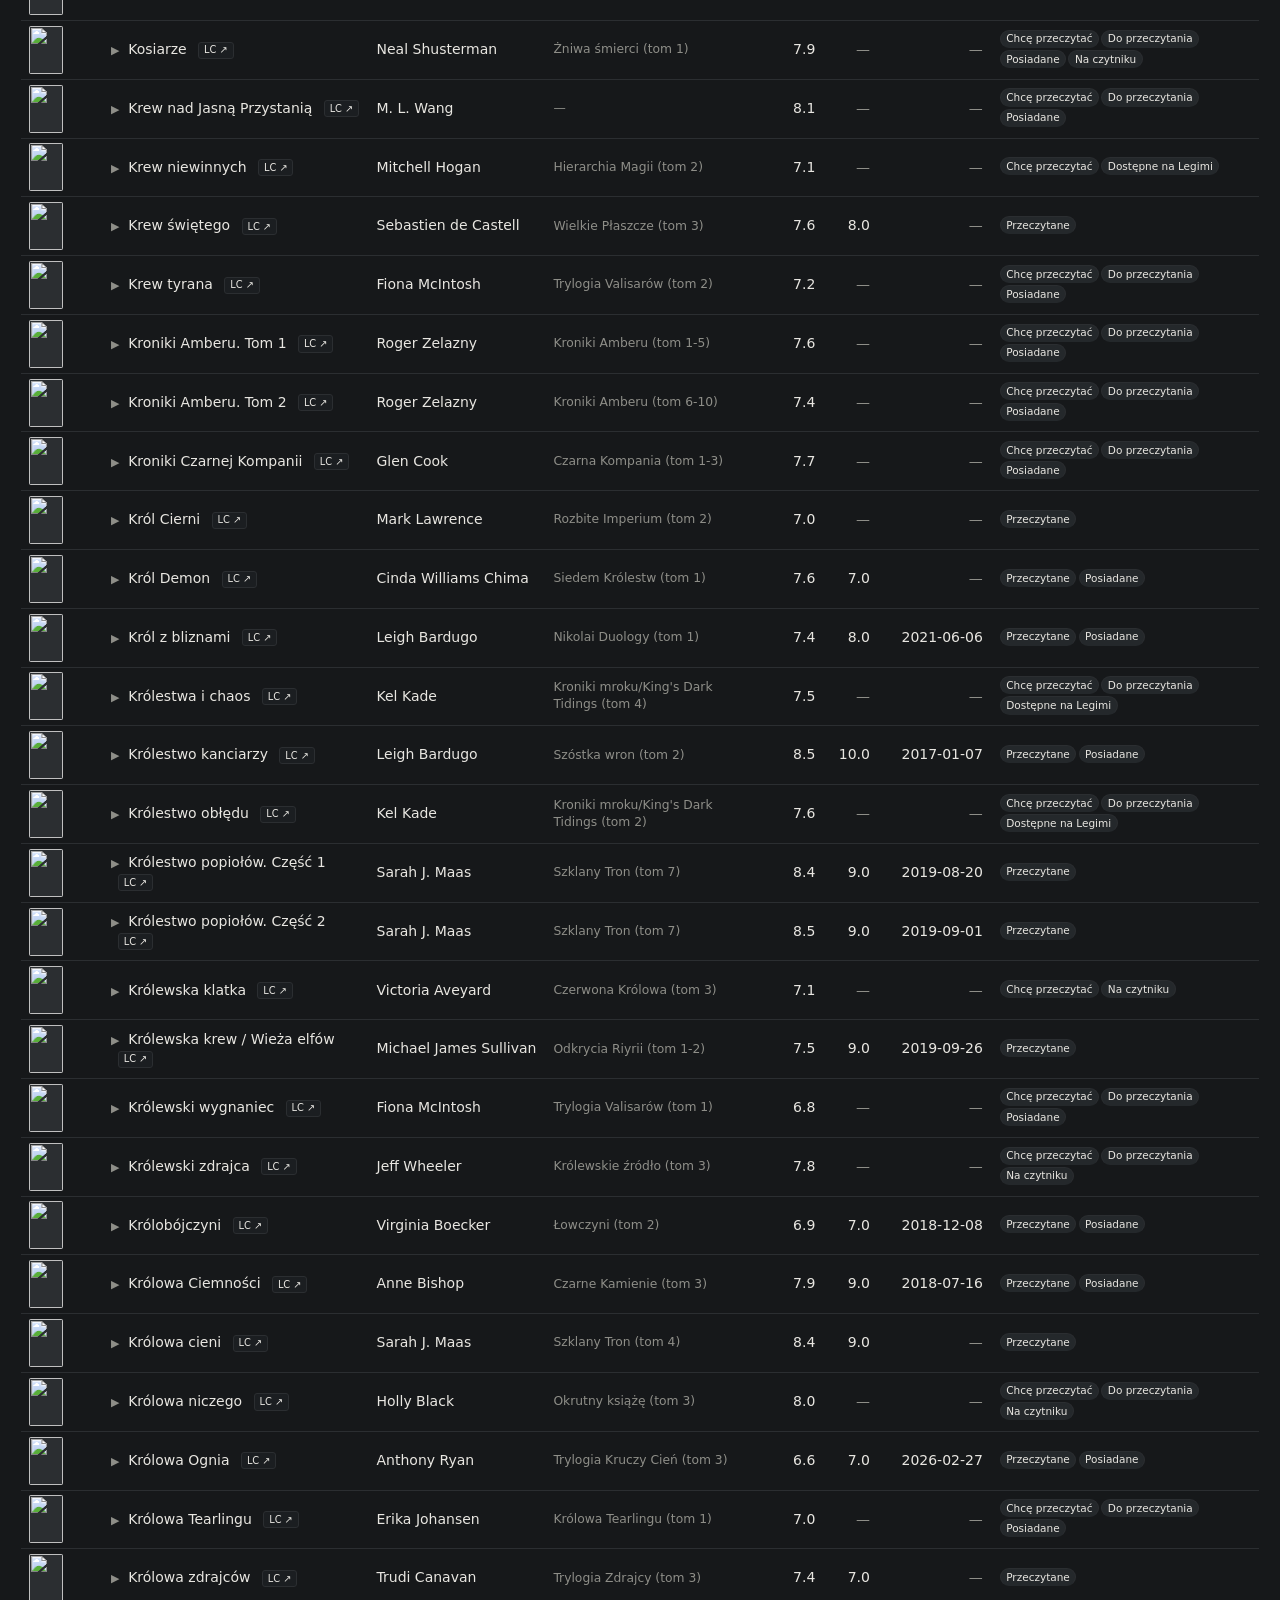
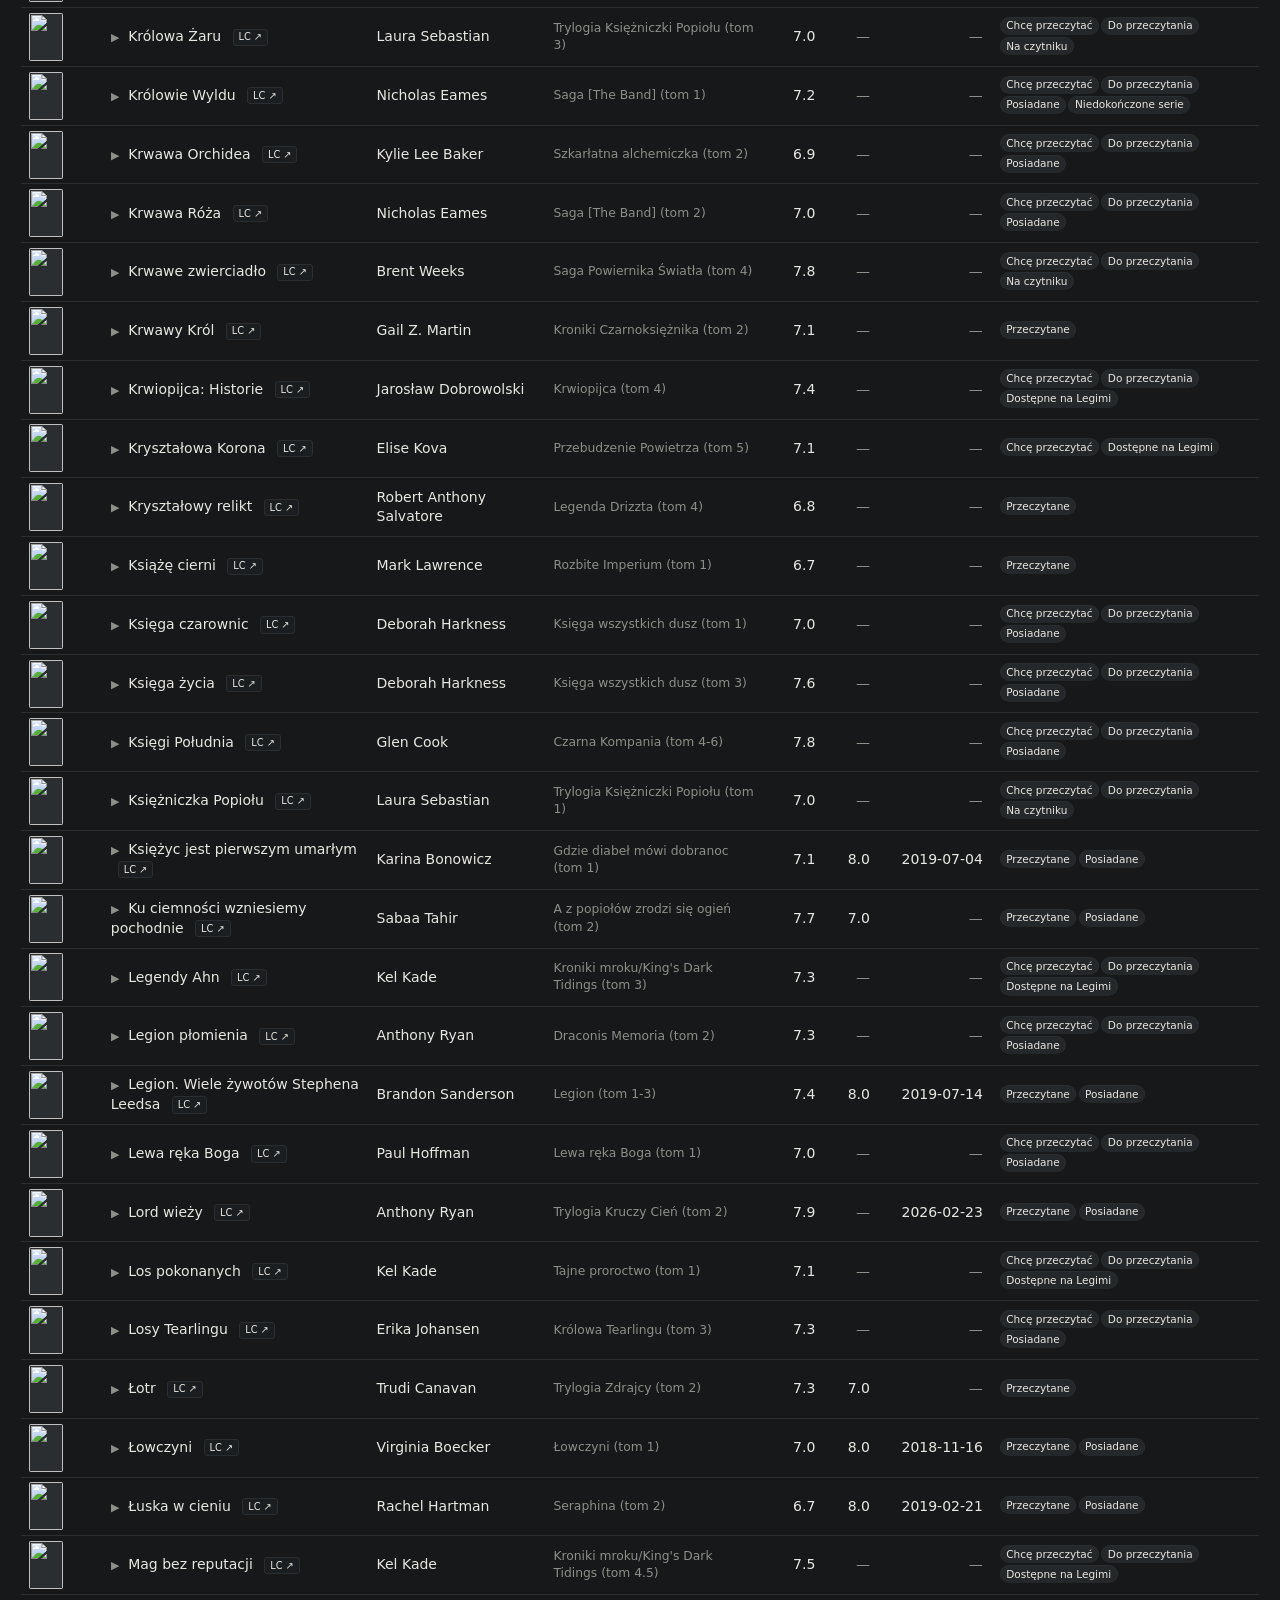
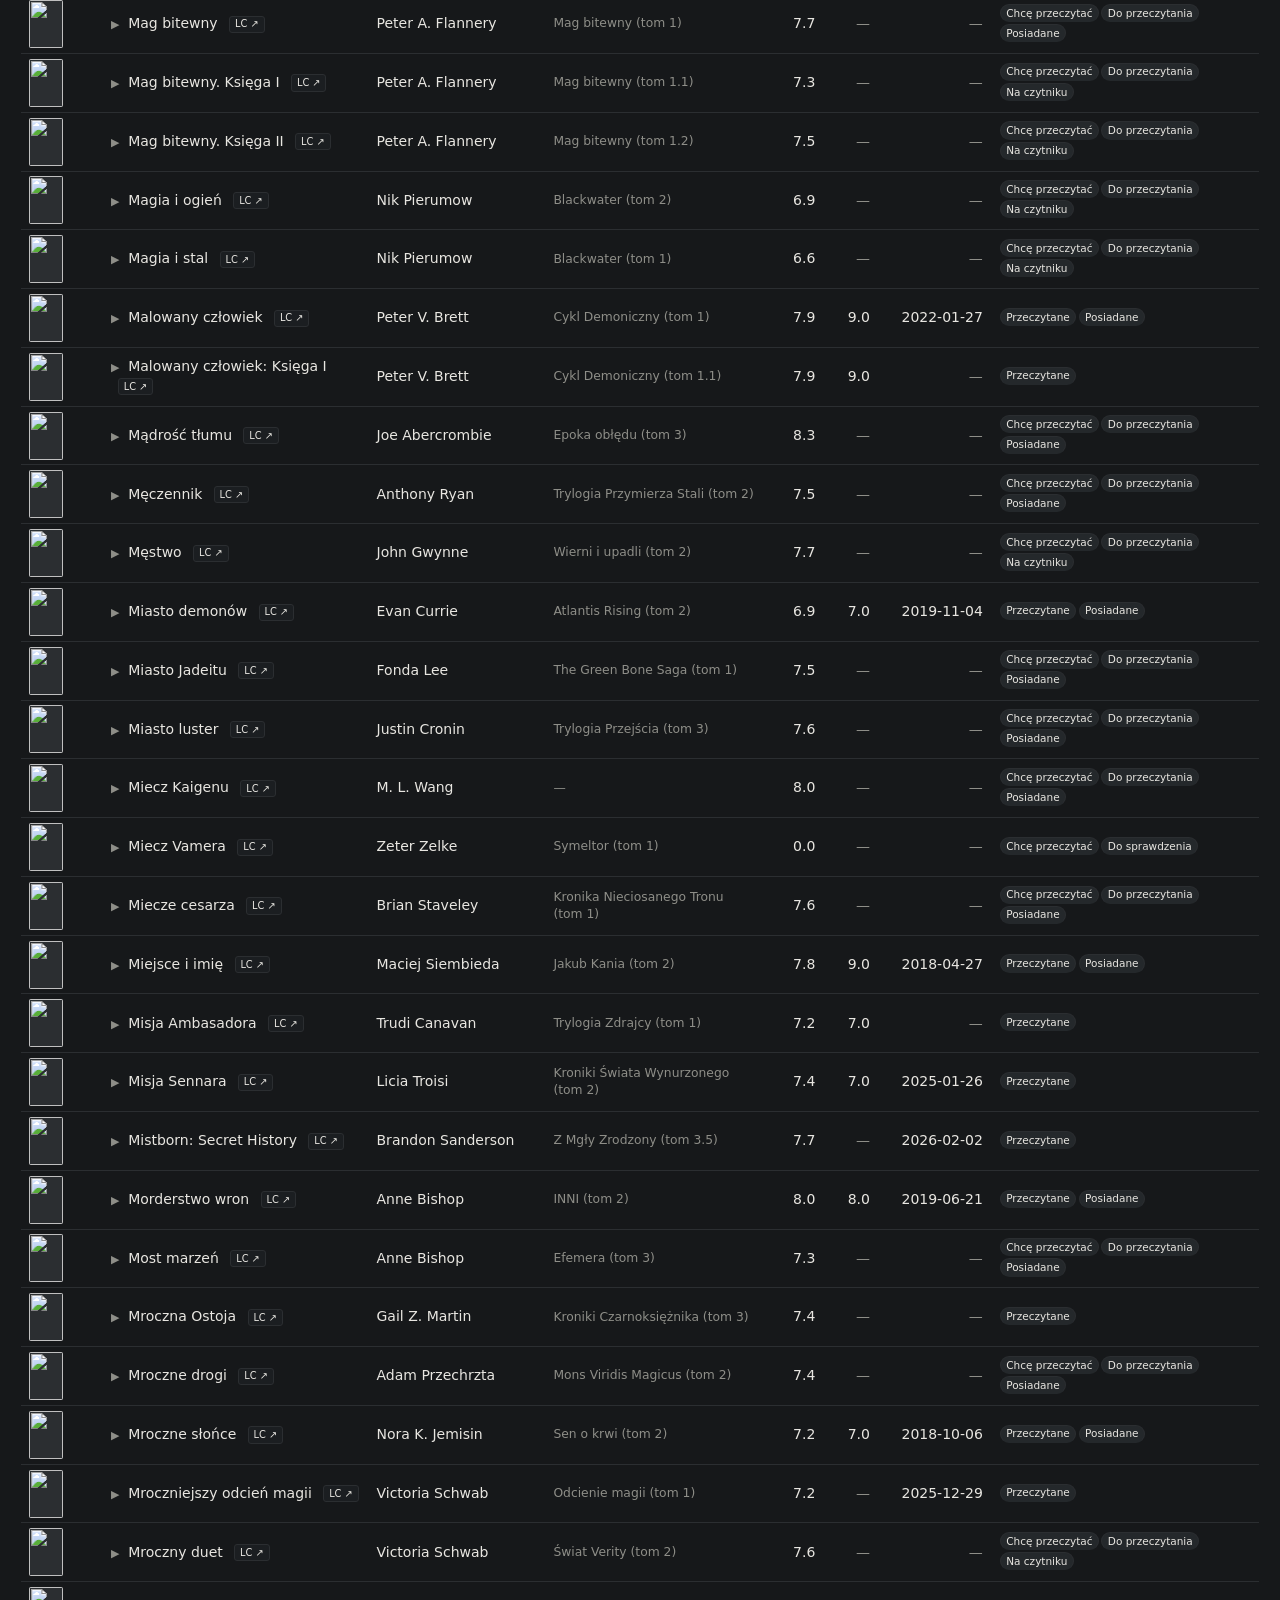
==== commit 009b8b85: "Switch all user-visible strings to Polish Rewrites mixed PL/EN entry notes in accepted/read-plan/rej" ====
--- a/docs/index.html
+++ b/docs/index.html
@@ -17,7 +17,7 @@
       <a href="./rejected.html">Odrzucone</a>
     </nav>
     <h1>my-library</h1>
-    <p class="stats" id="stats">Loading…</p>
+    <p class="stats" id="stats">Ładowanie…</p>
     <p class="stats meta" id="meta"></p>
   </header>
 
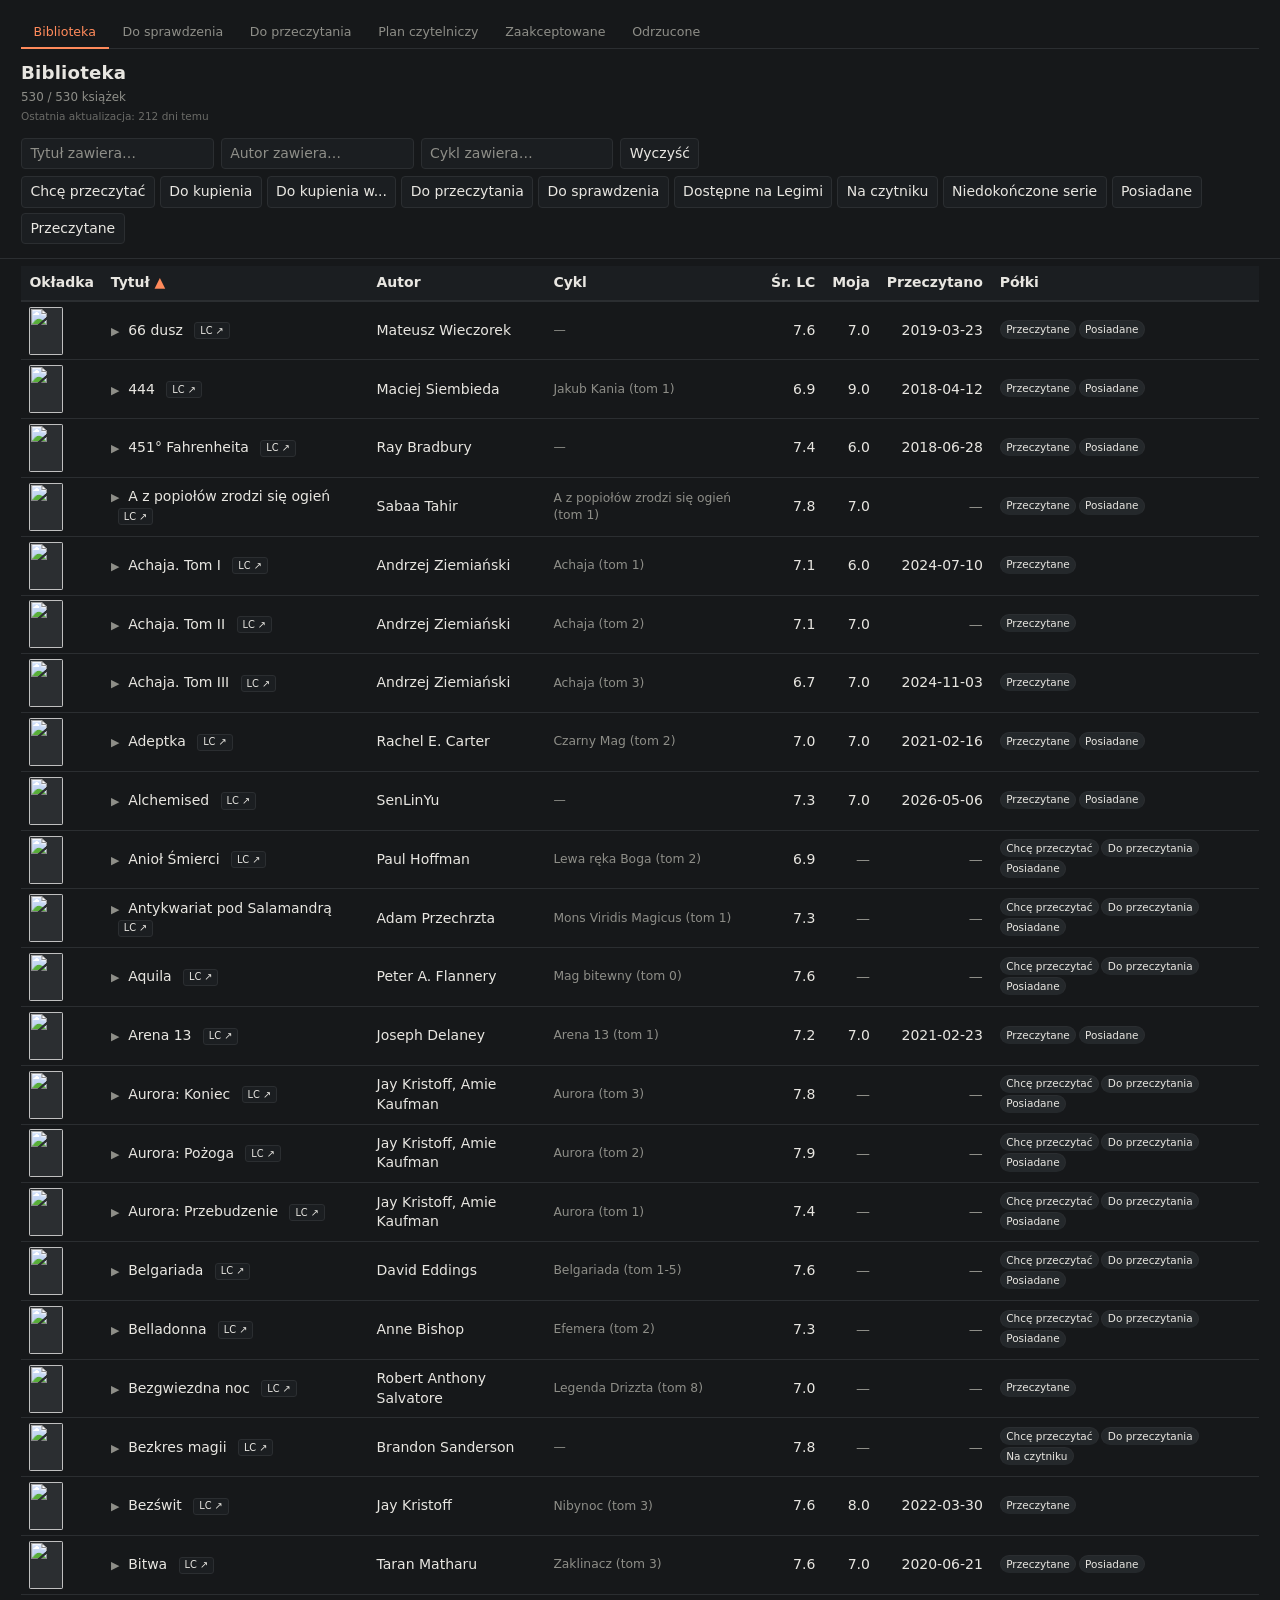
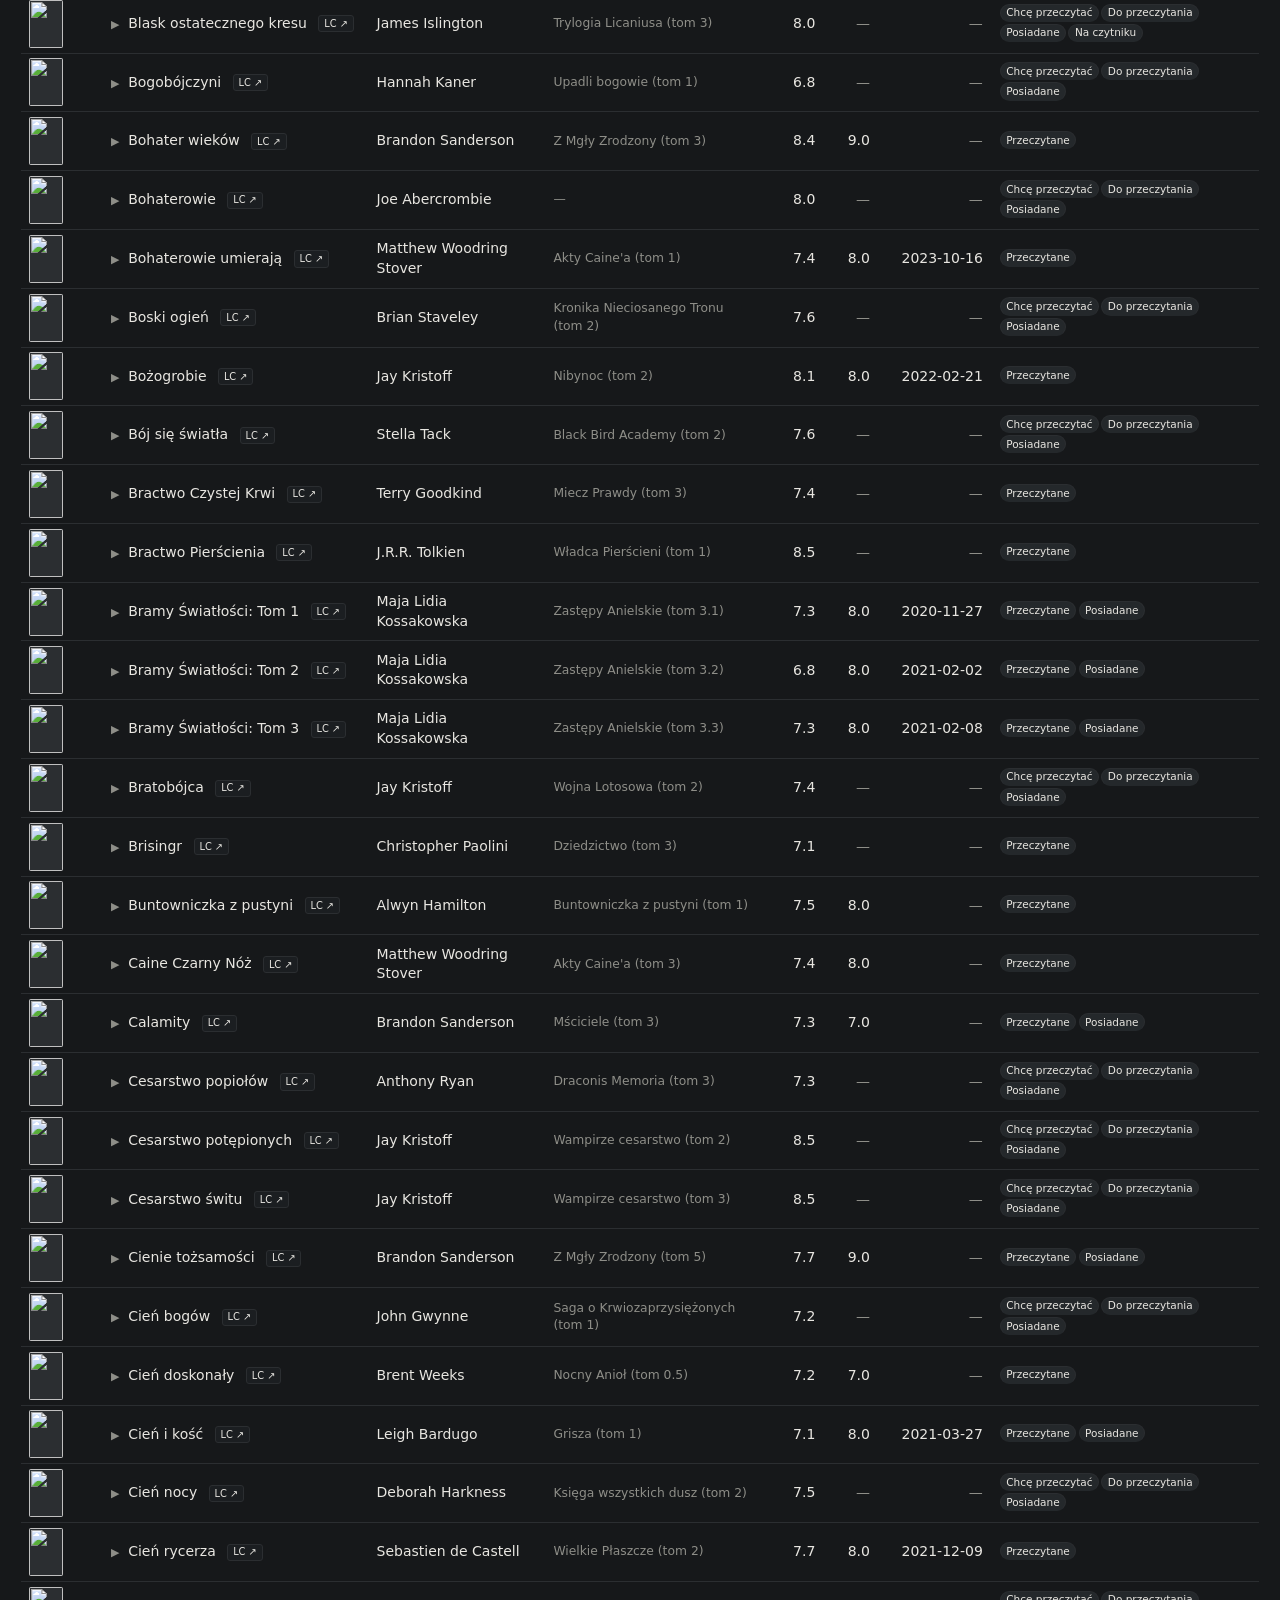
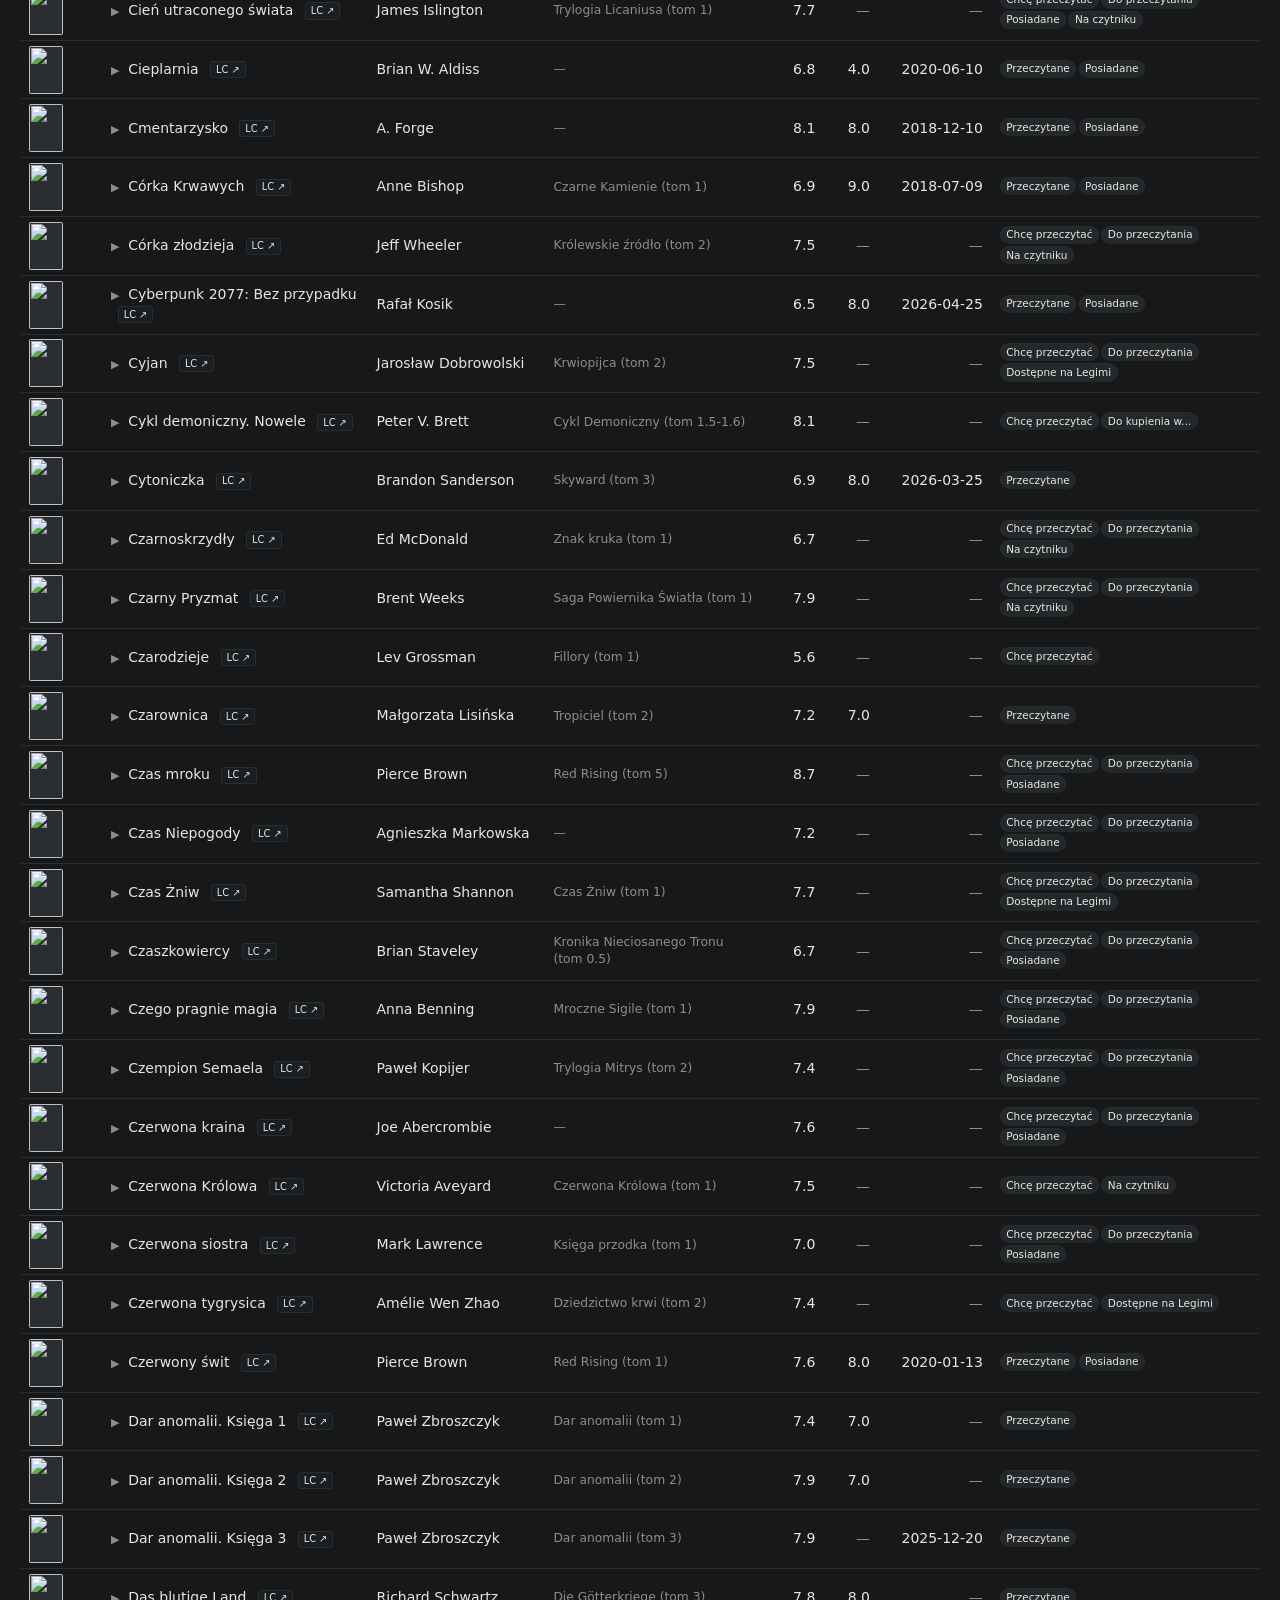
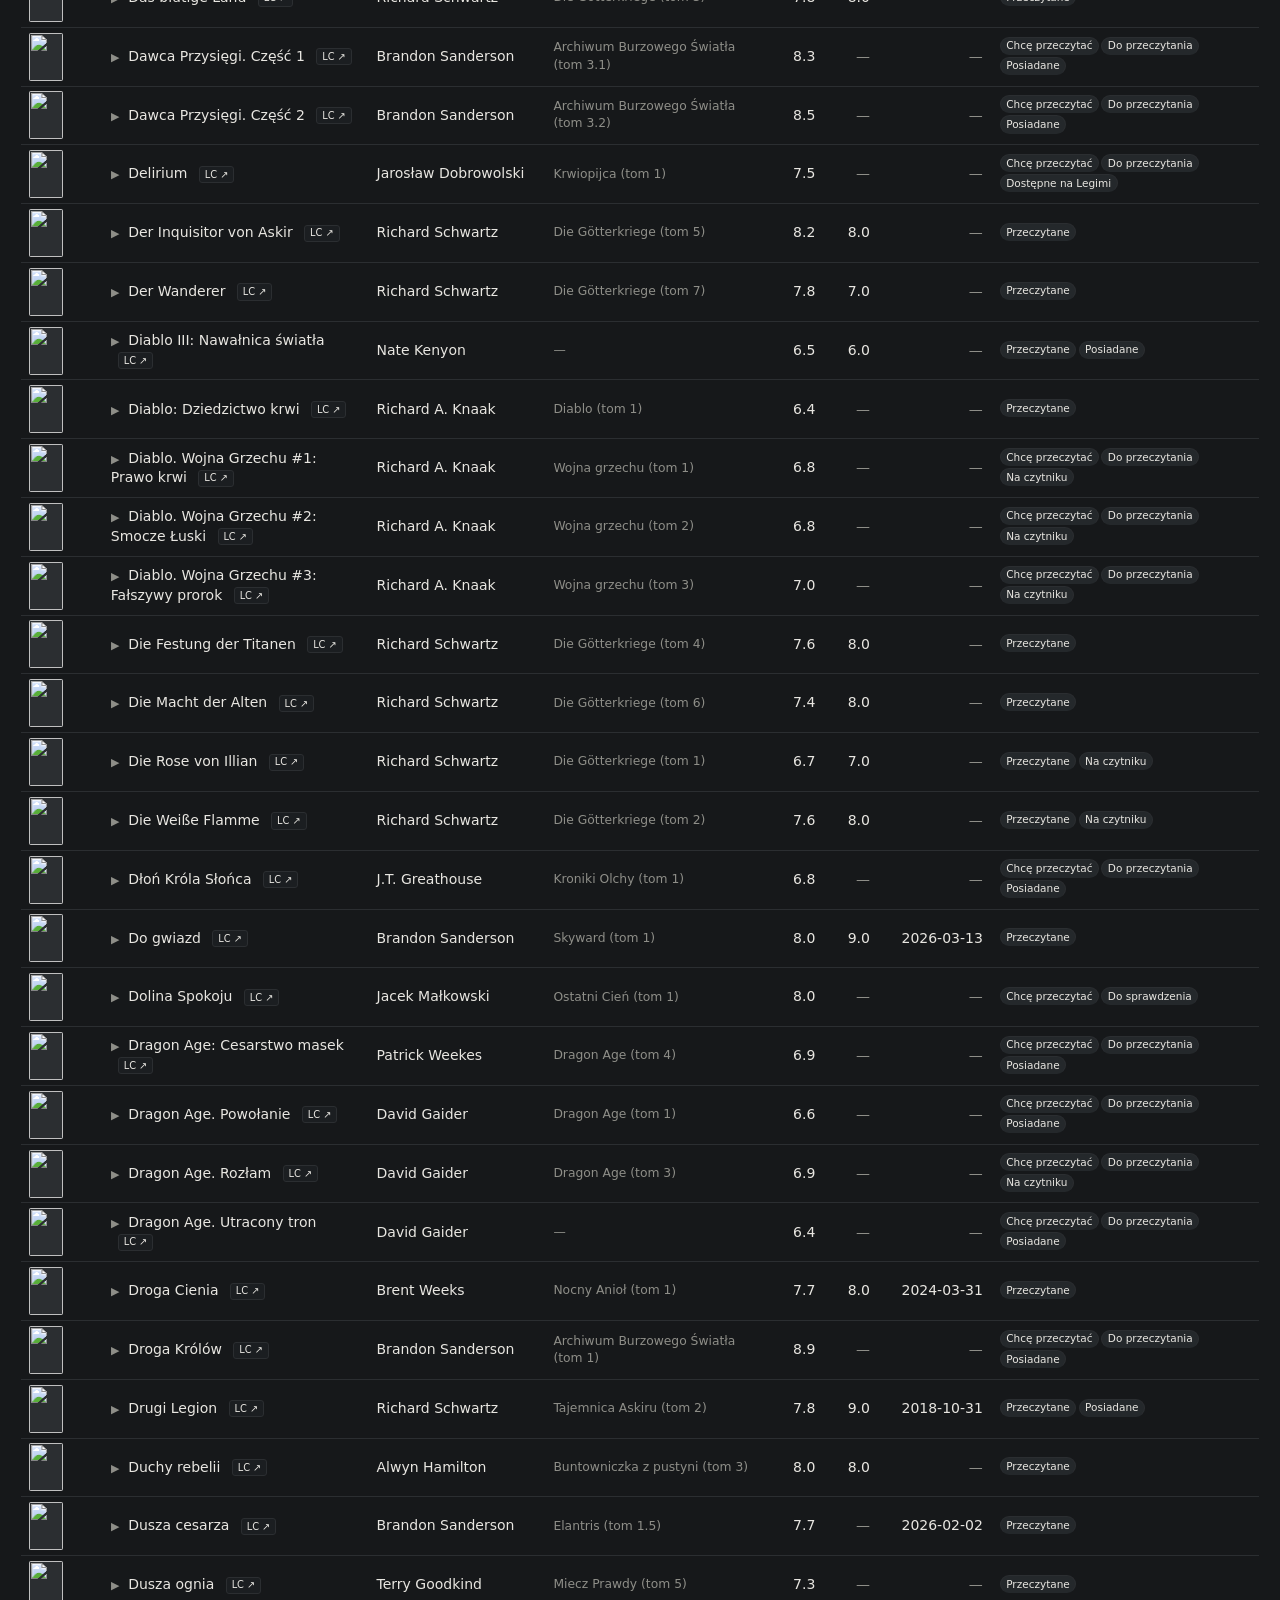
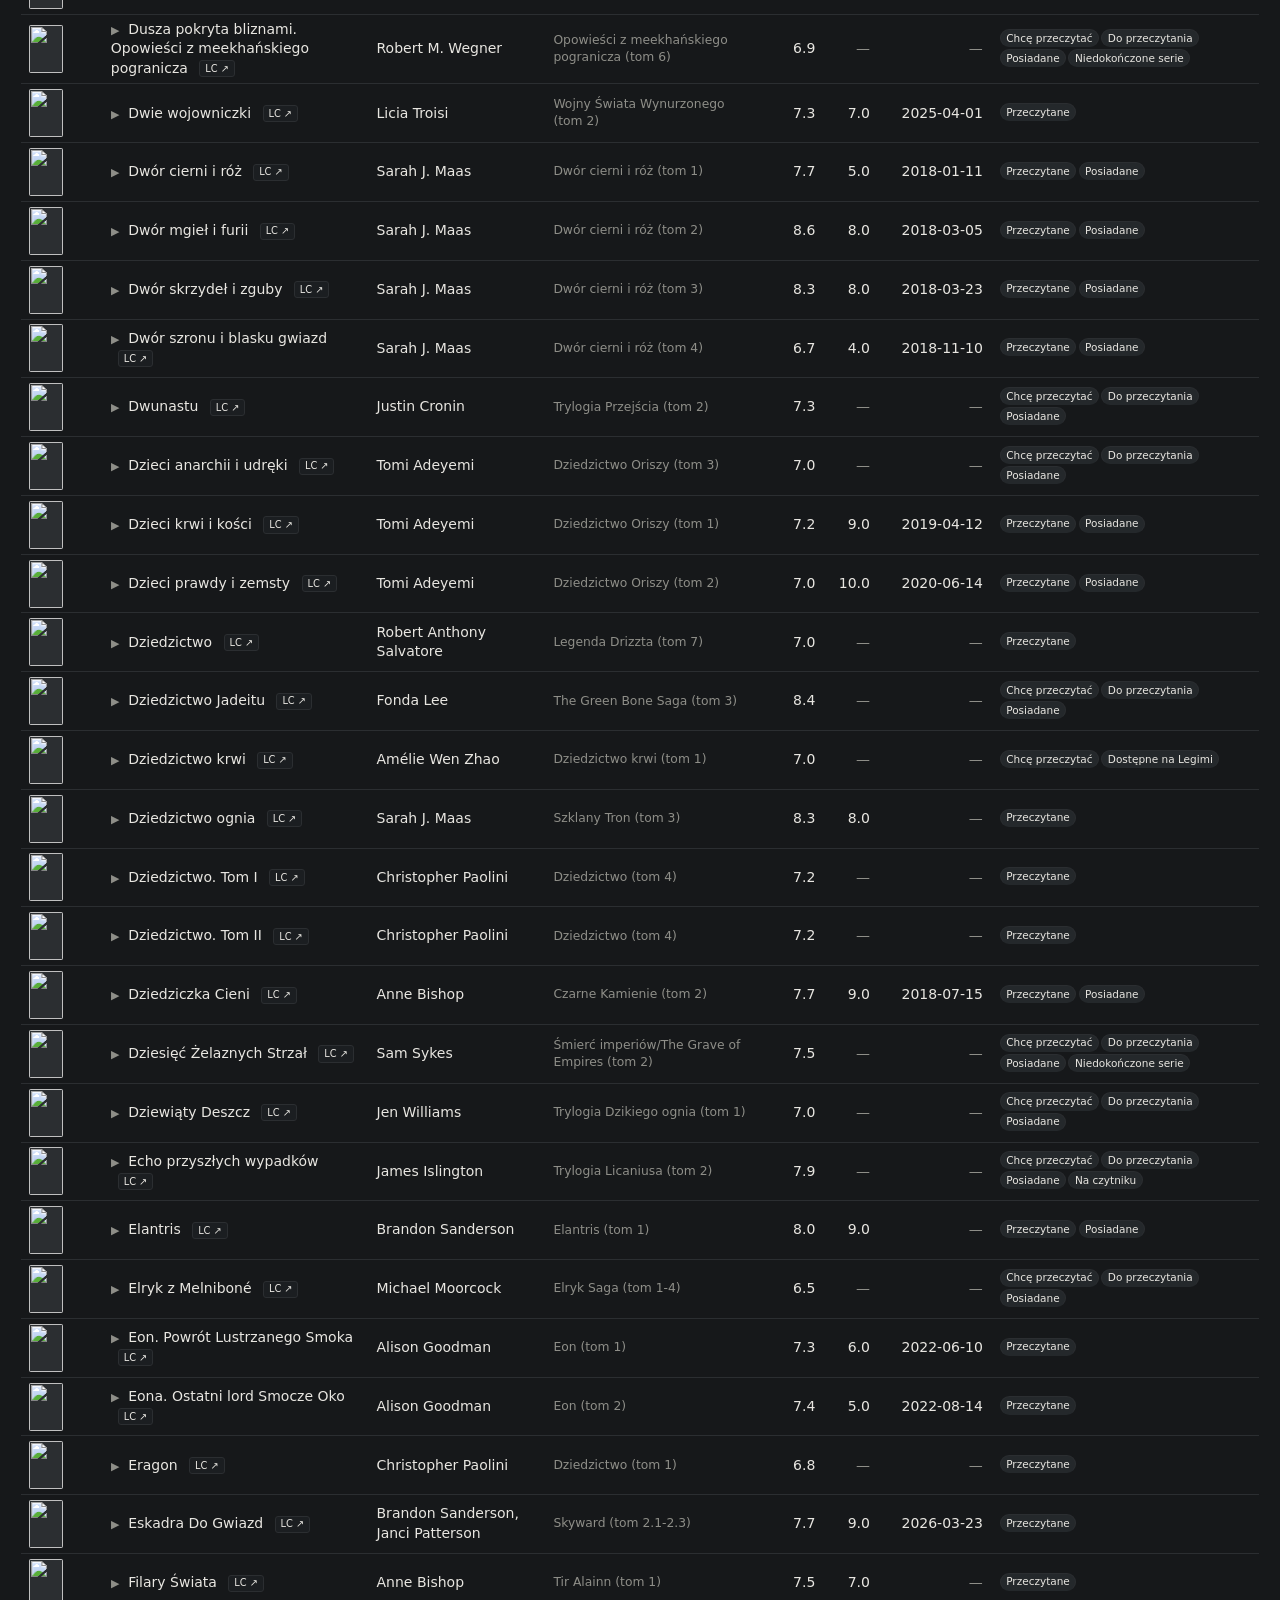
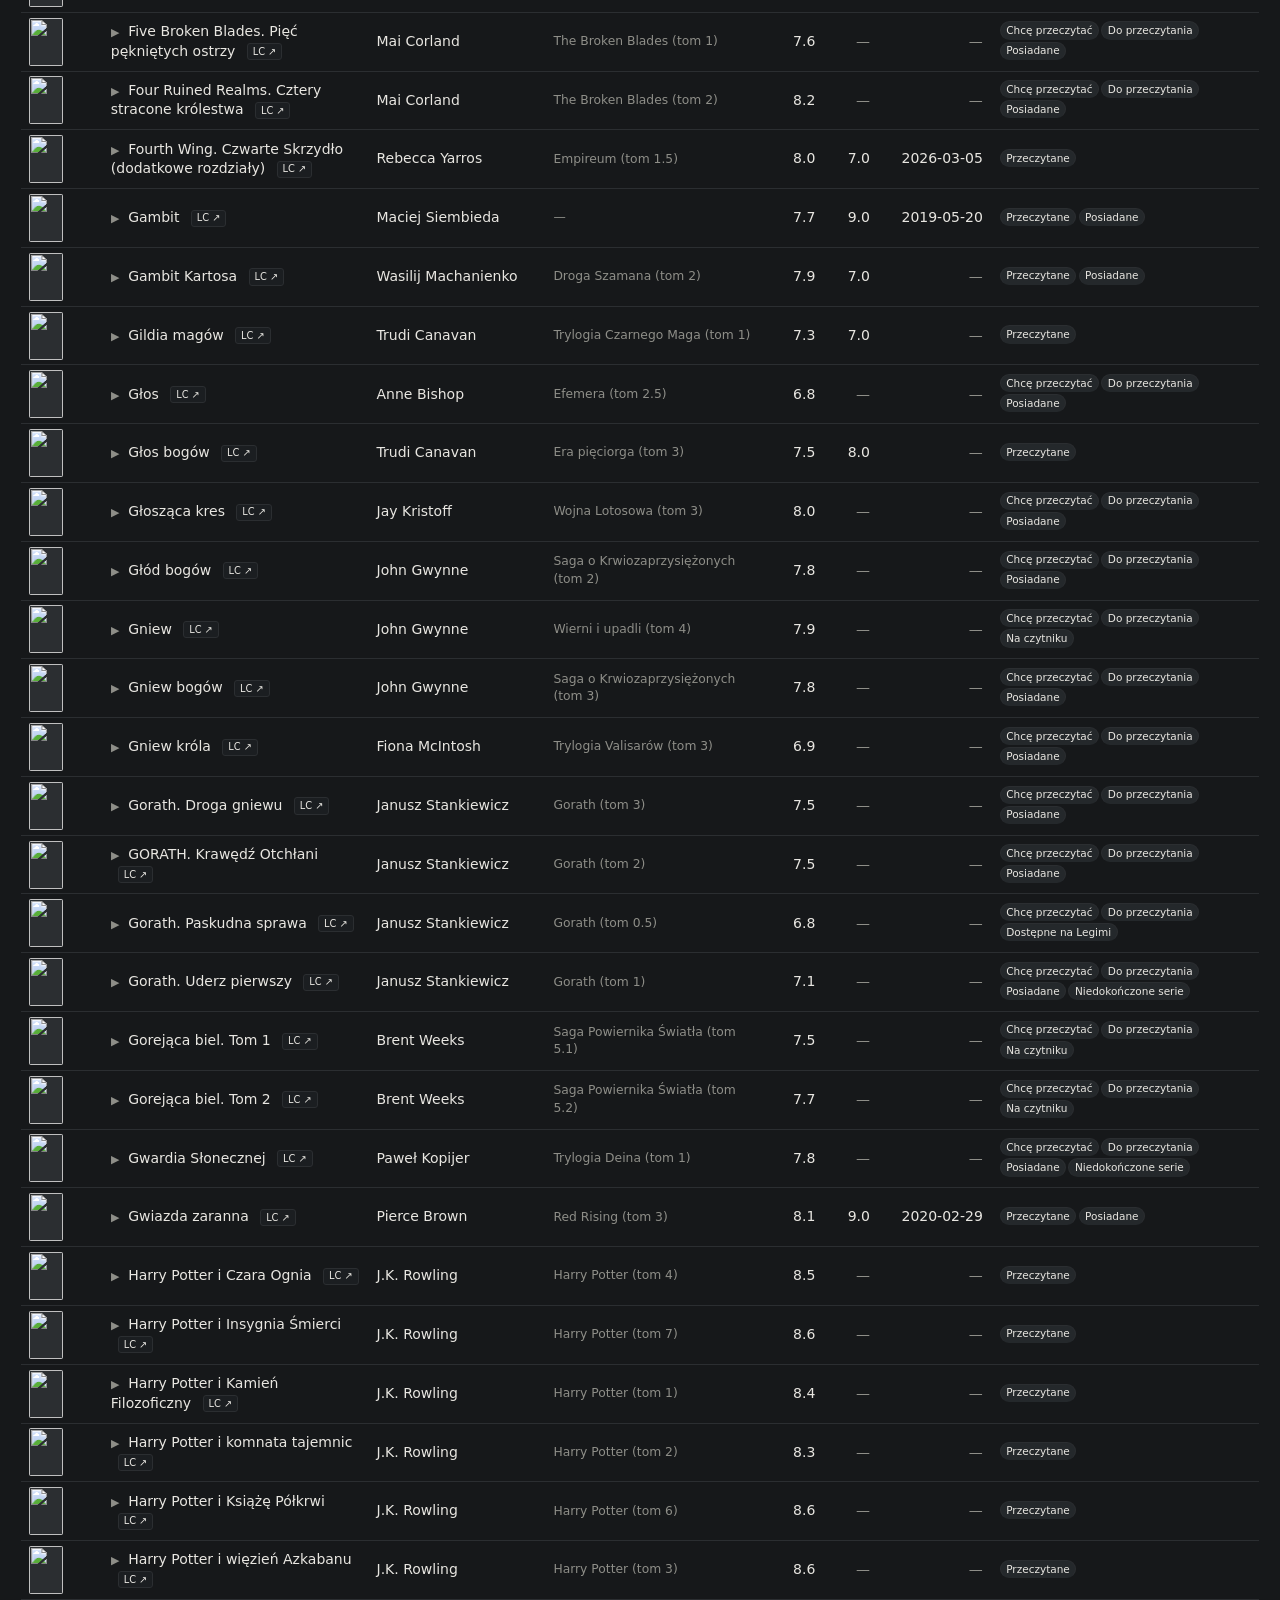
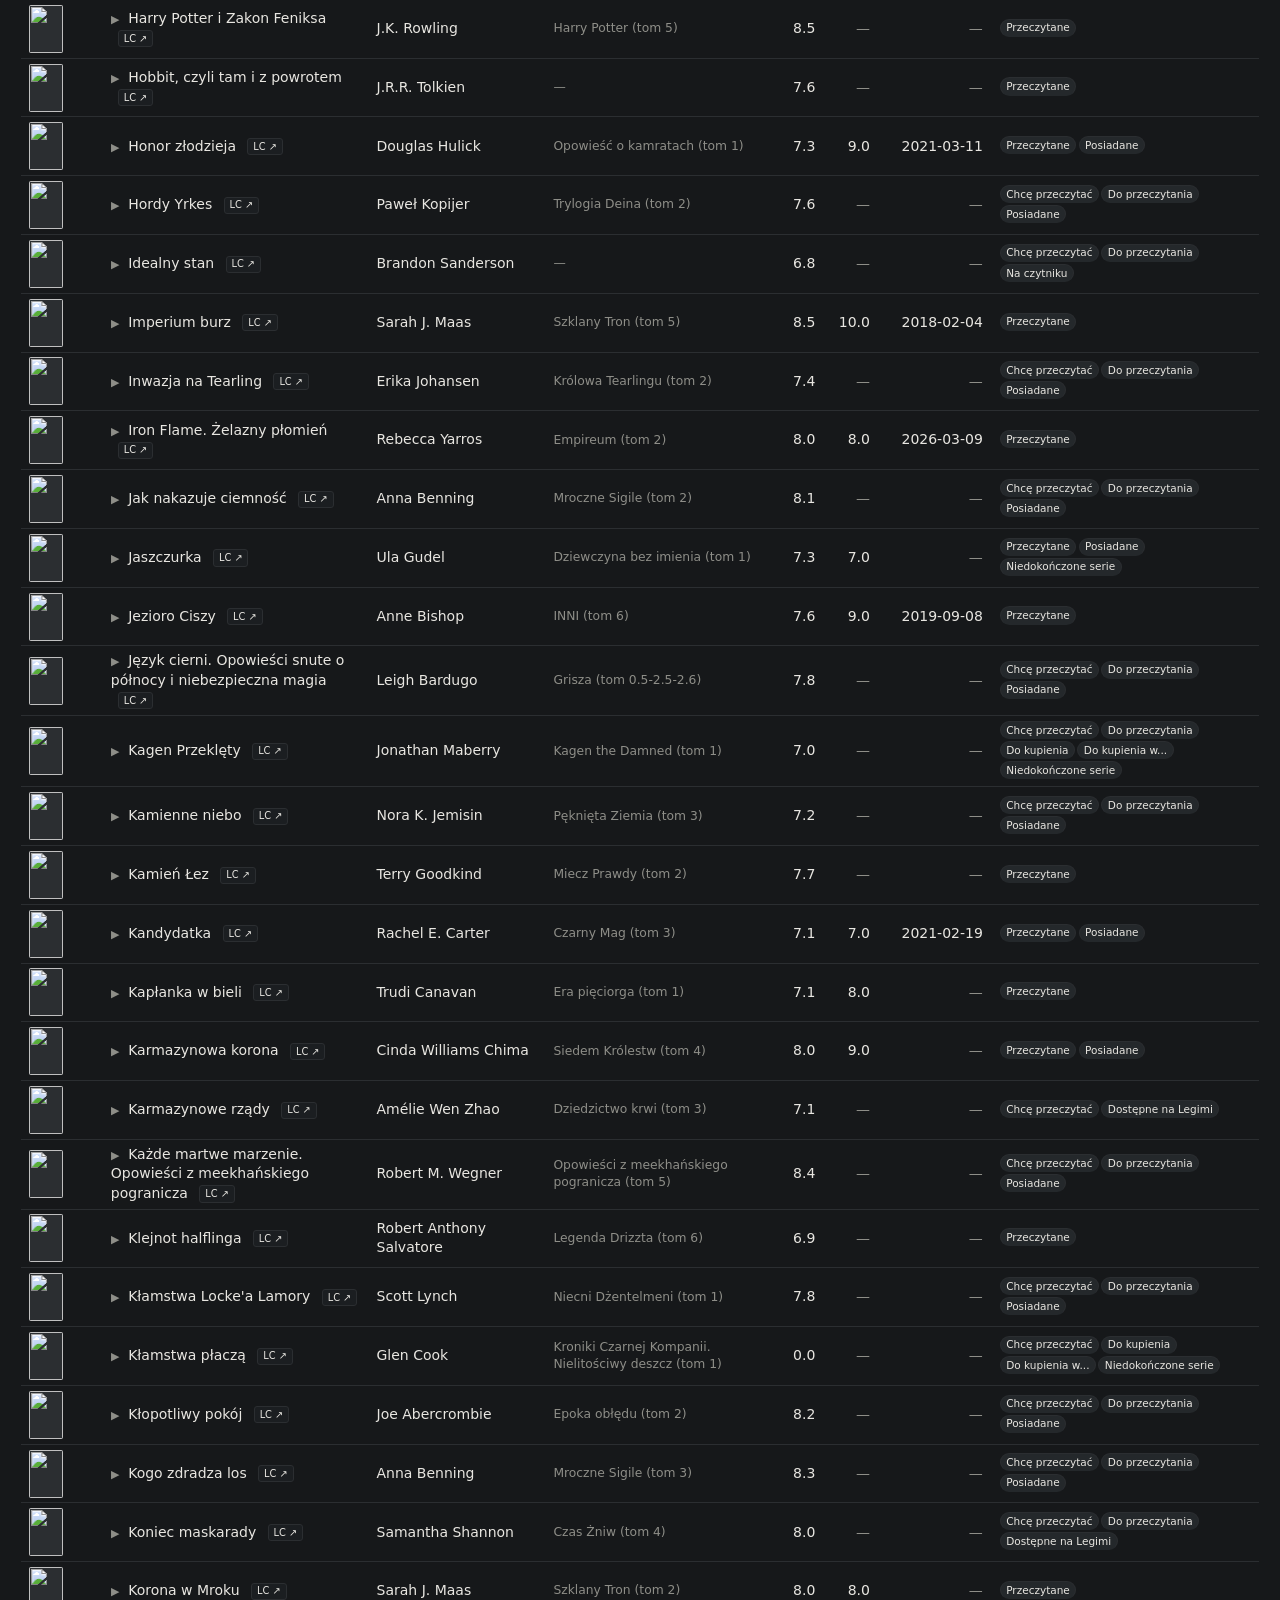
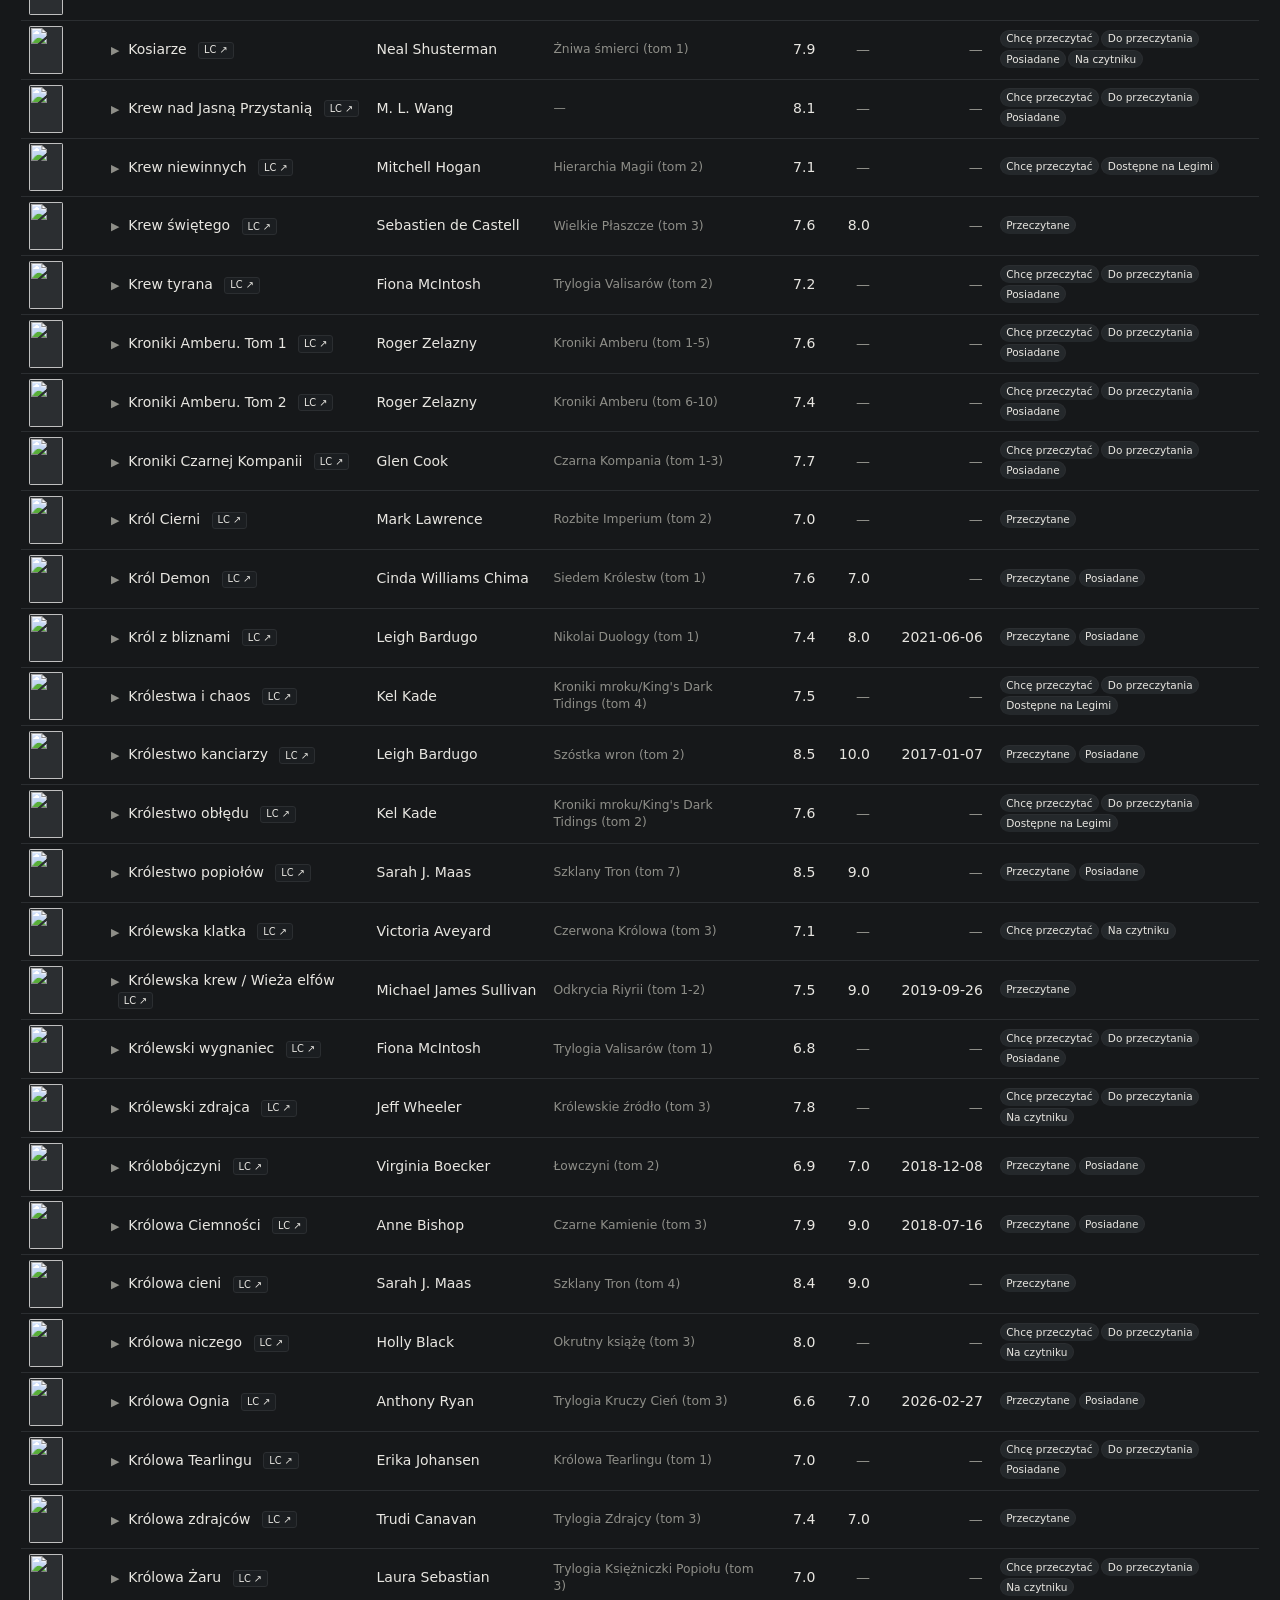
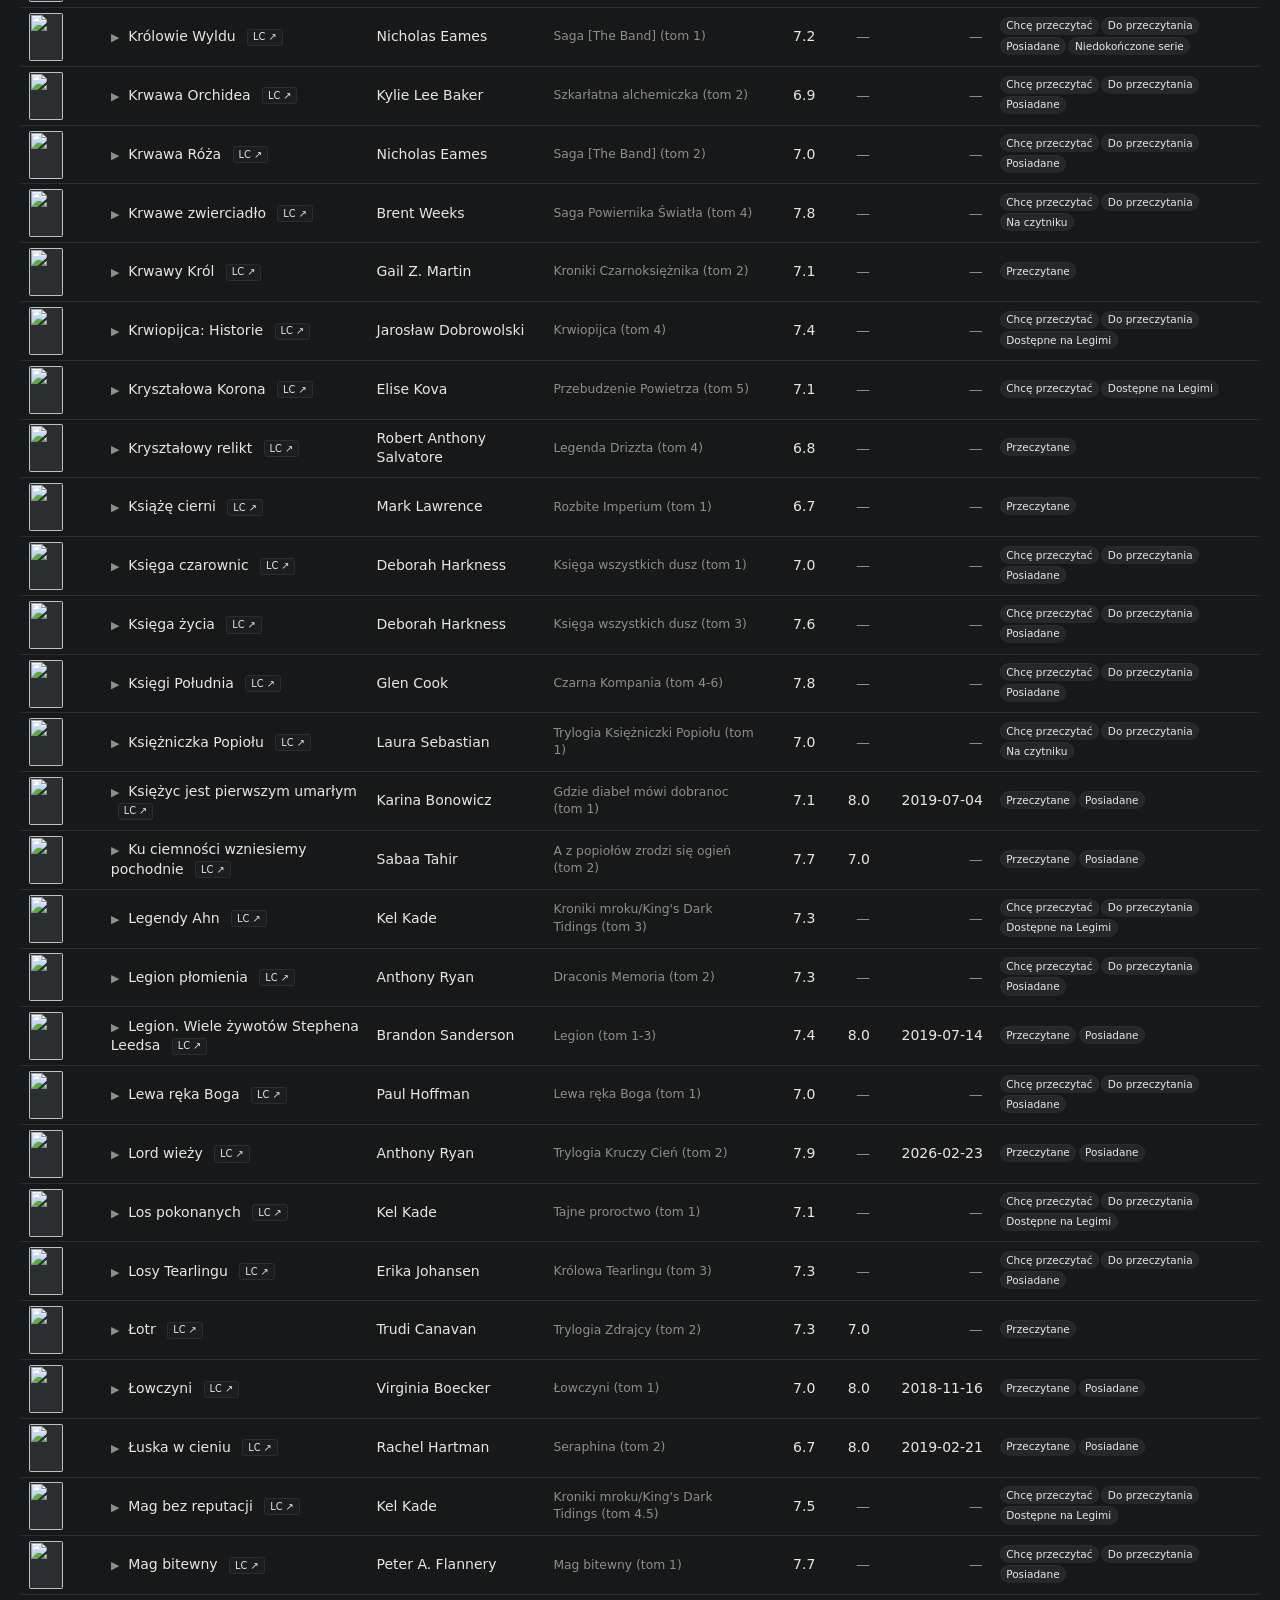
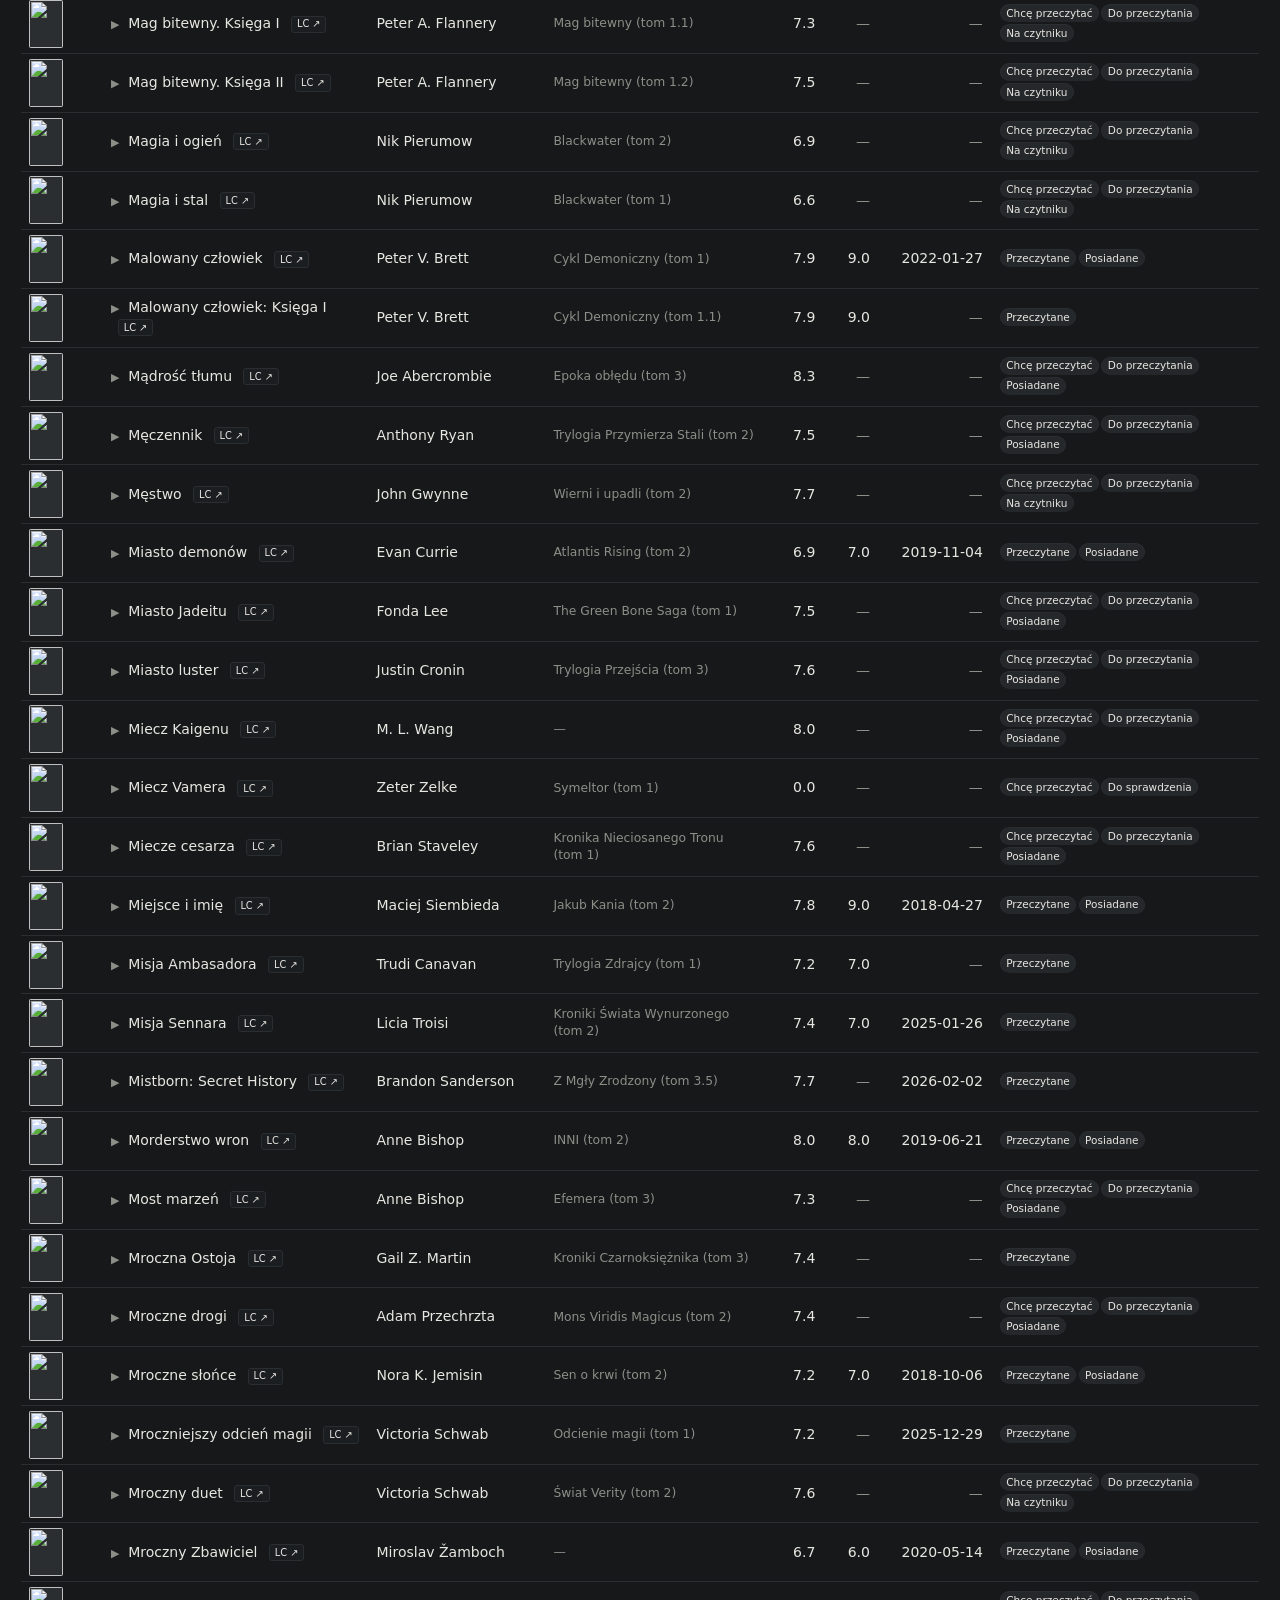
==== commit 2c035083: "ui: rename site title to "Biblioteka" + add Gorath edition swap targets Renames page title and dynam" ====
--- a/docs/index.html
+++ b/docs/index.html
@@ -3,7 +3,7 @@
 <head>
   <meta charset="utf-8">
   <meta name="viewport" content="width=device-width, initial-scale=1">
-  <title>my-library</title>
+  <title>Biblioteka</title>
   <link rel="stylesheet" href="./style.css">
 </head>
 <body>
@@ -16,7 +16,7 @@
       <a href="./accepted.html">Zaakceptowane</a>
       <a href="./rejected.html">Odrzucone</a>
     </nav>
-    <h1>my-library</h1>
+    <h1>Biblioteka</h1>
     <p class="stats" id="stats">Ładowanie…</p>
     <p class="stats meta" id="meta"></p>
   </header>
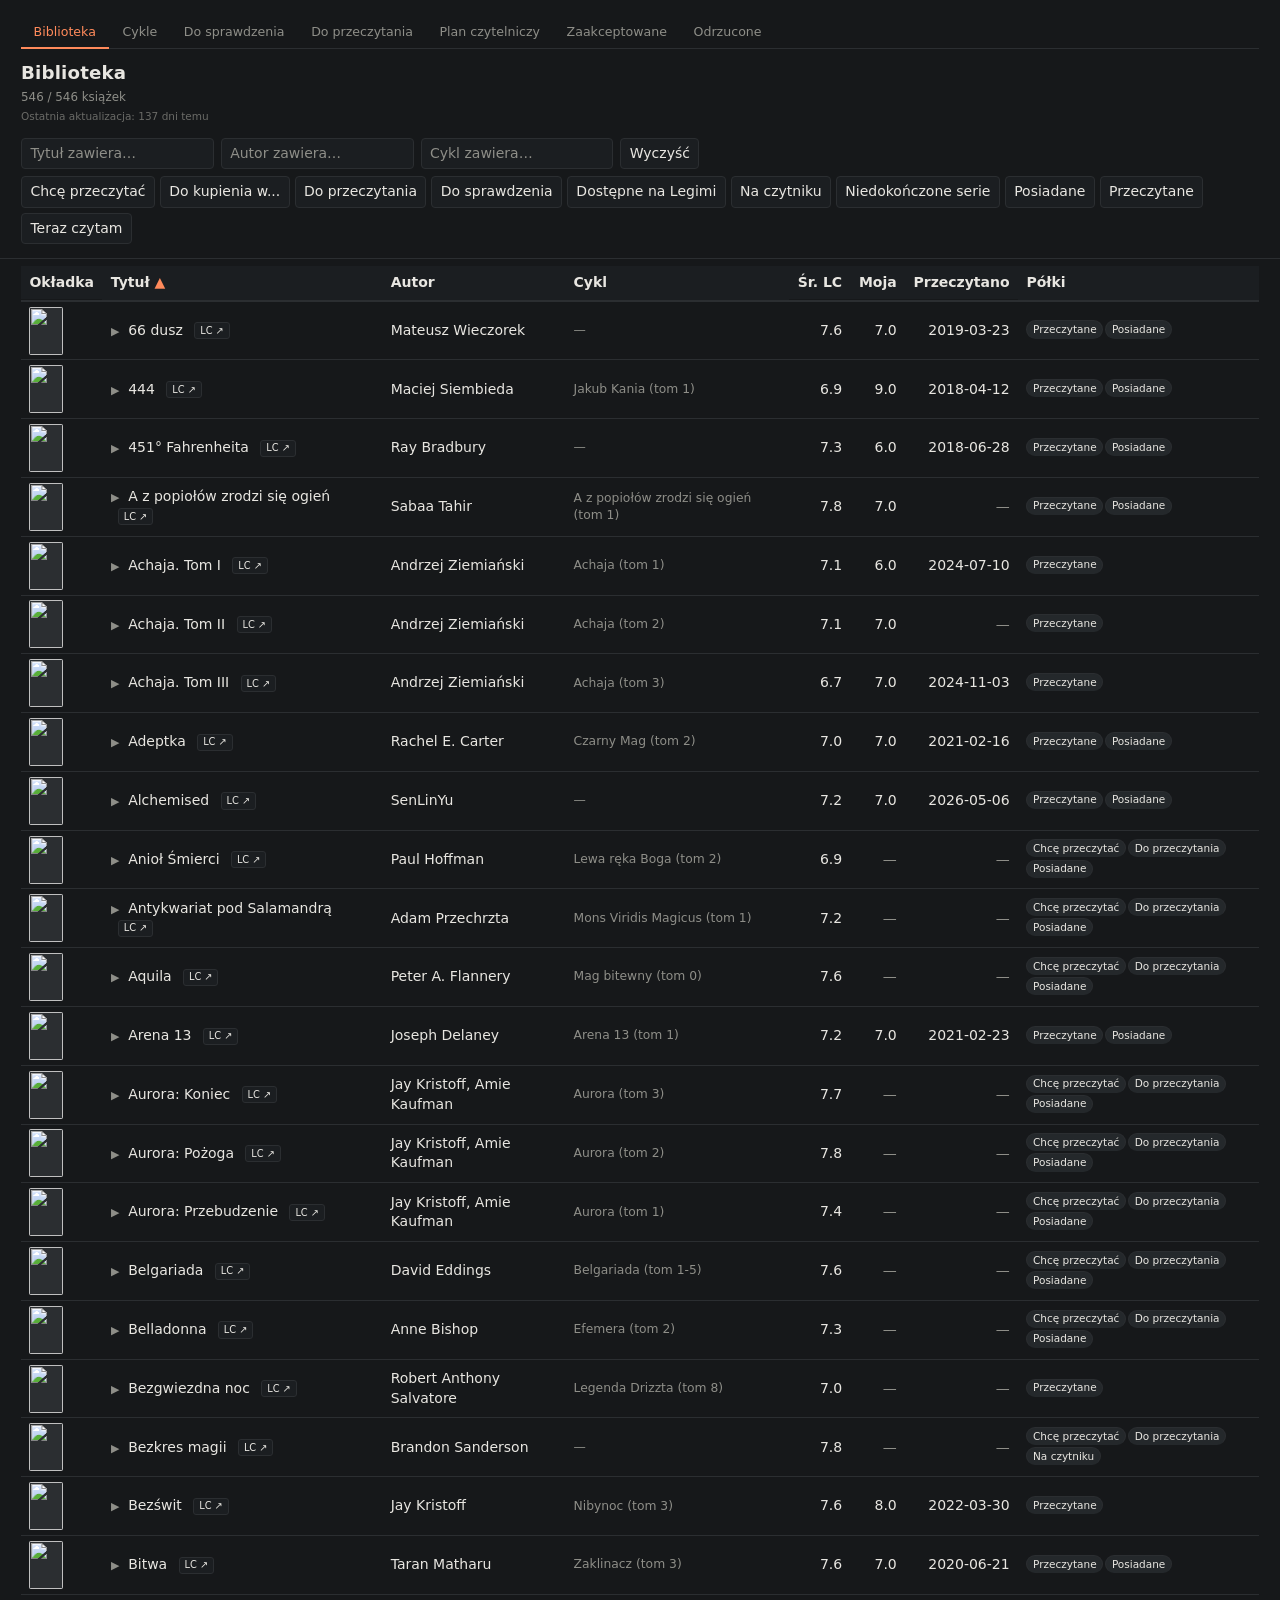
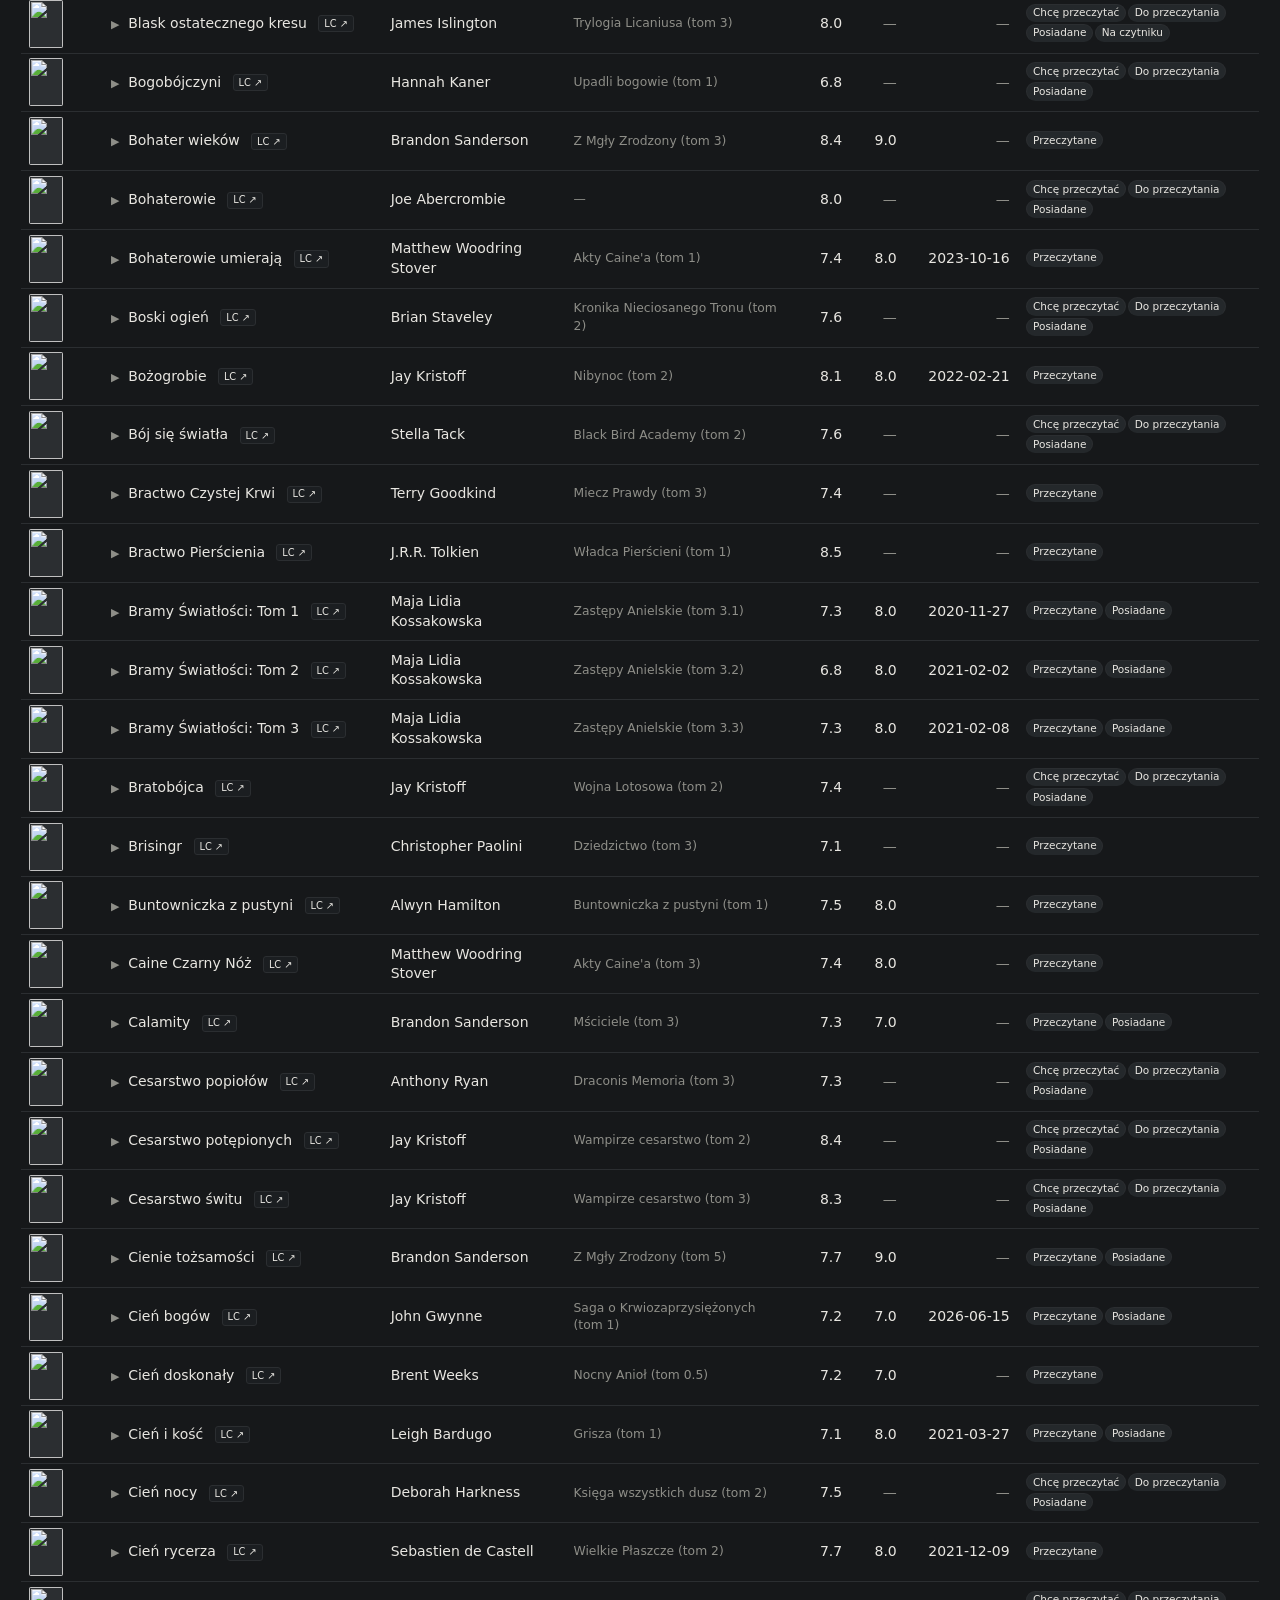
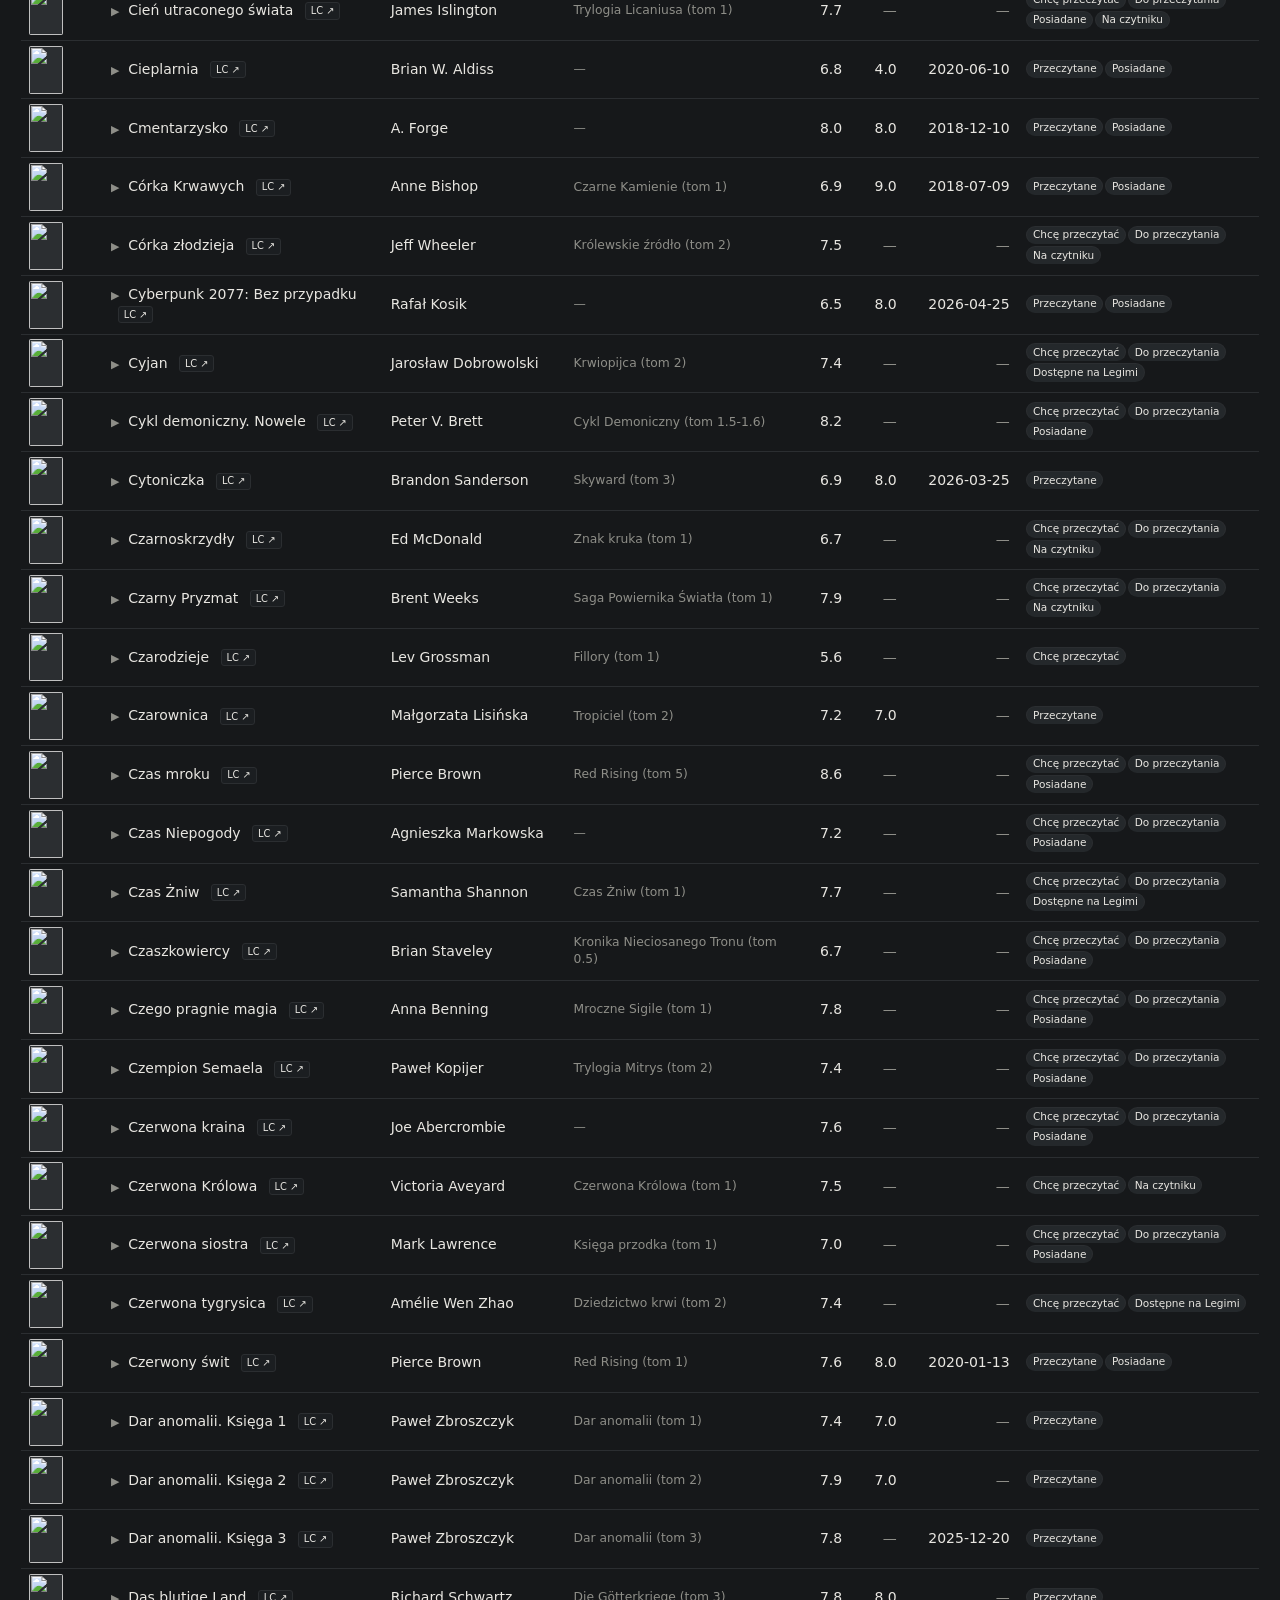
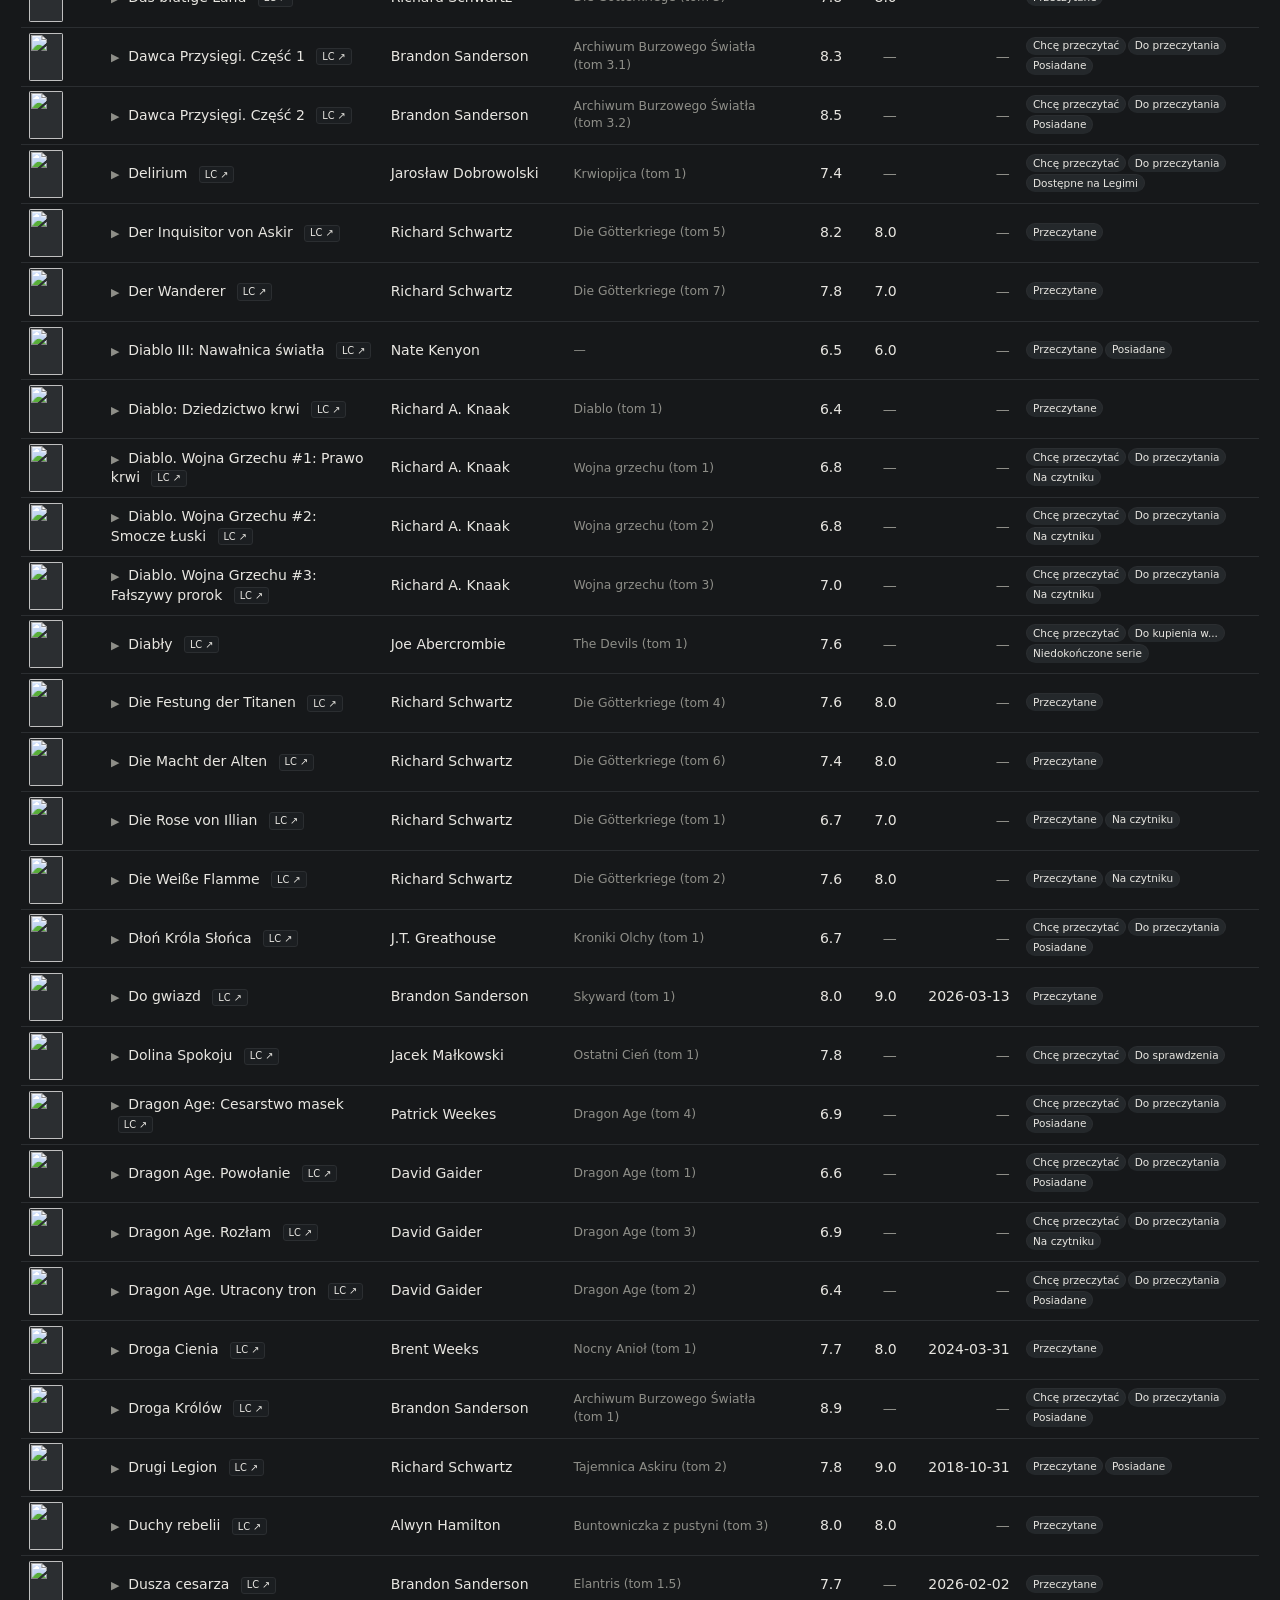
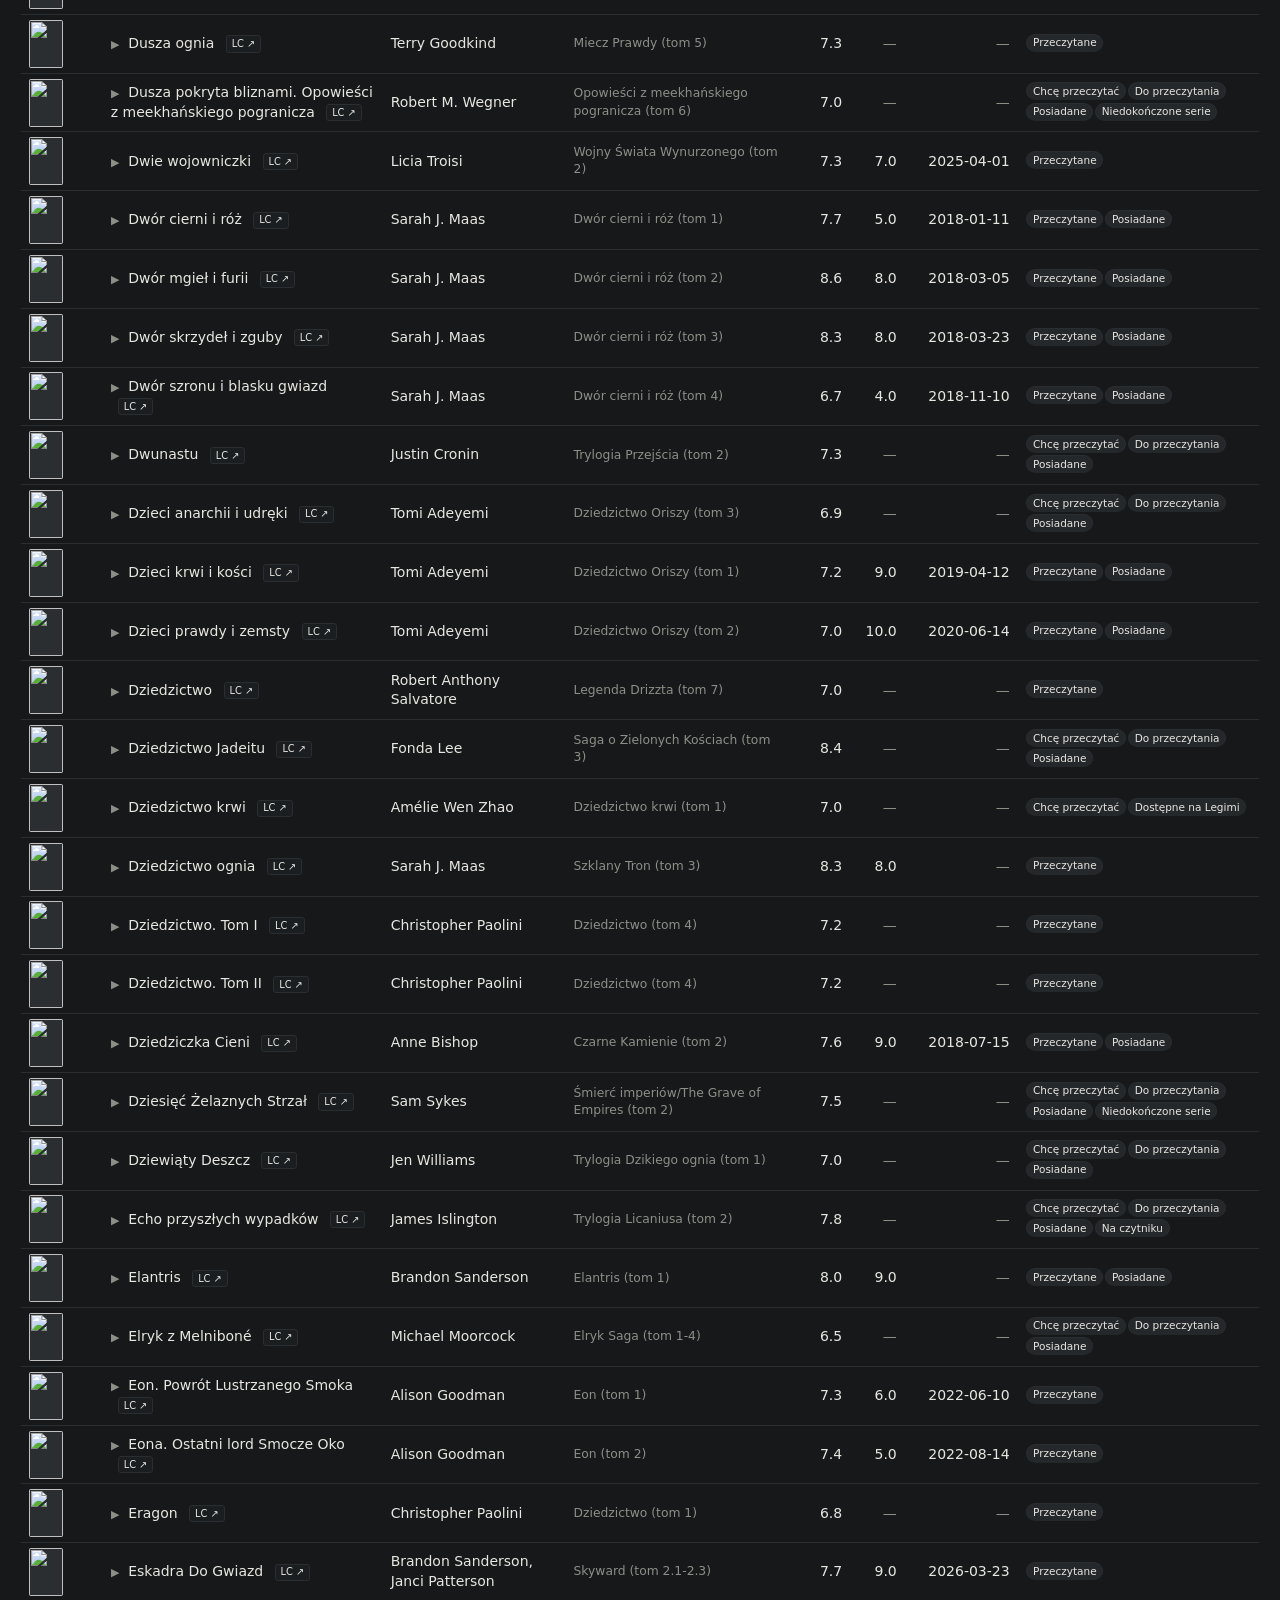
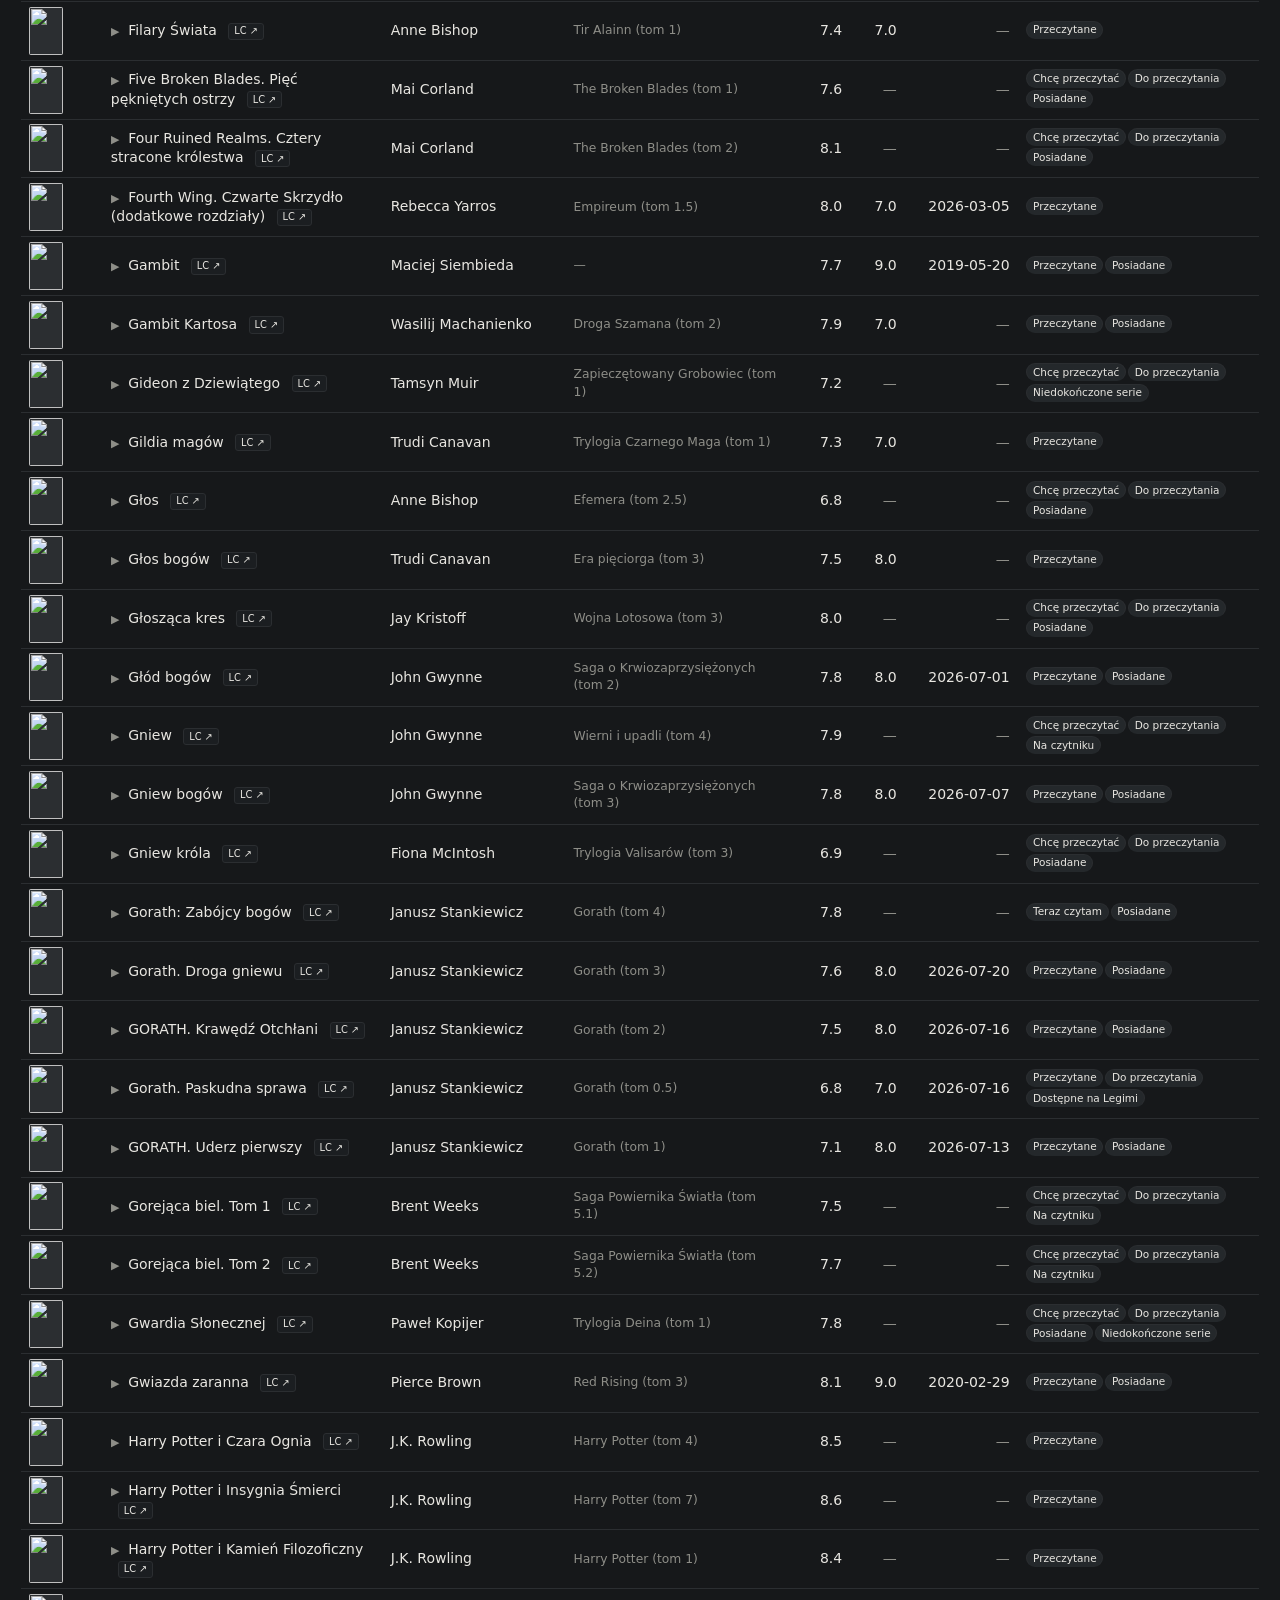
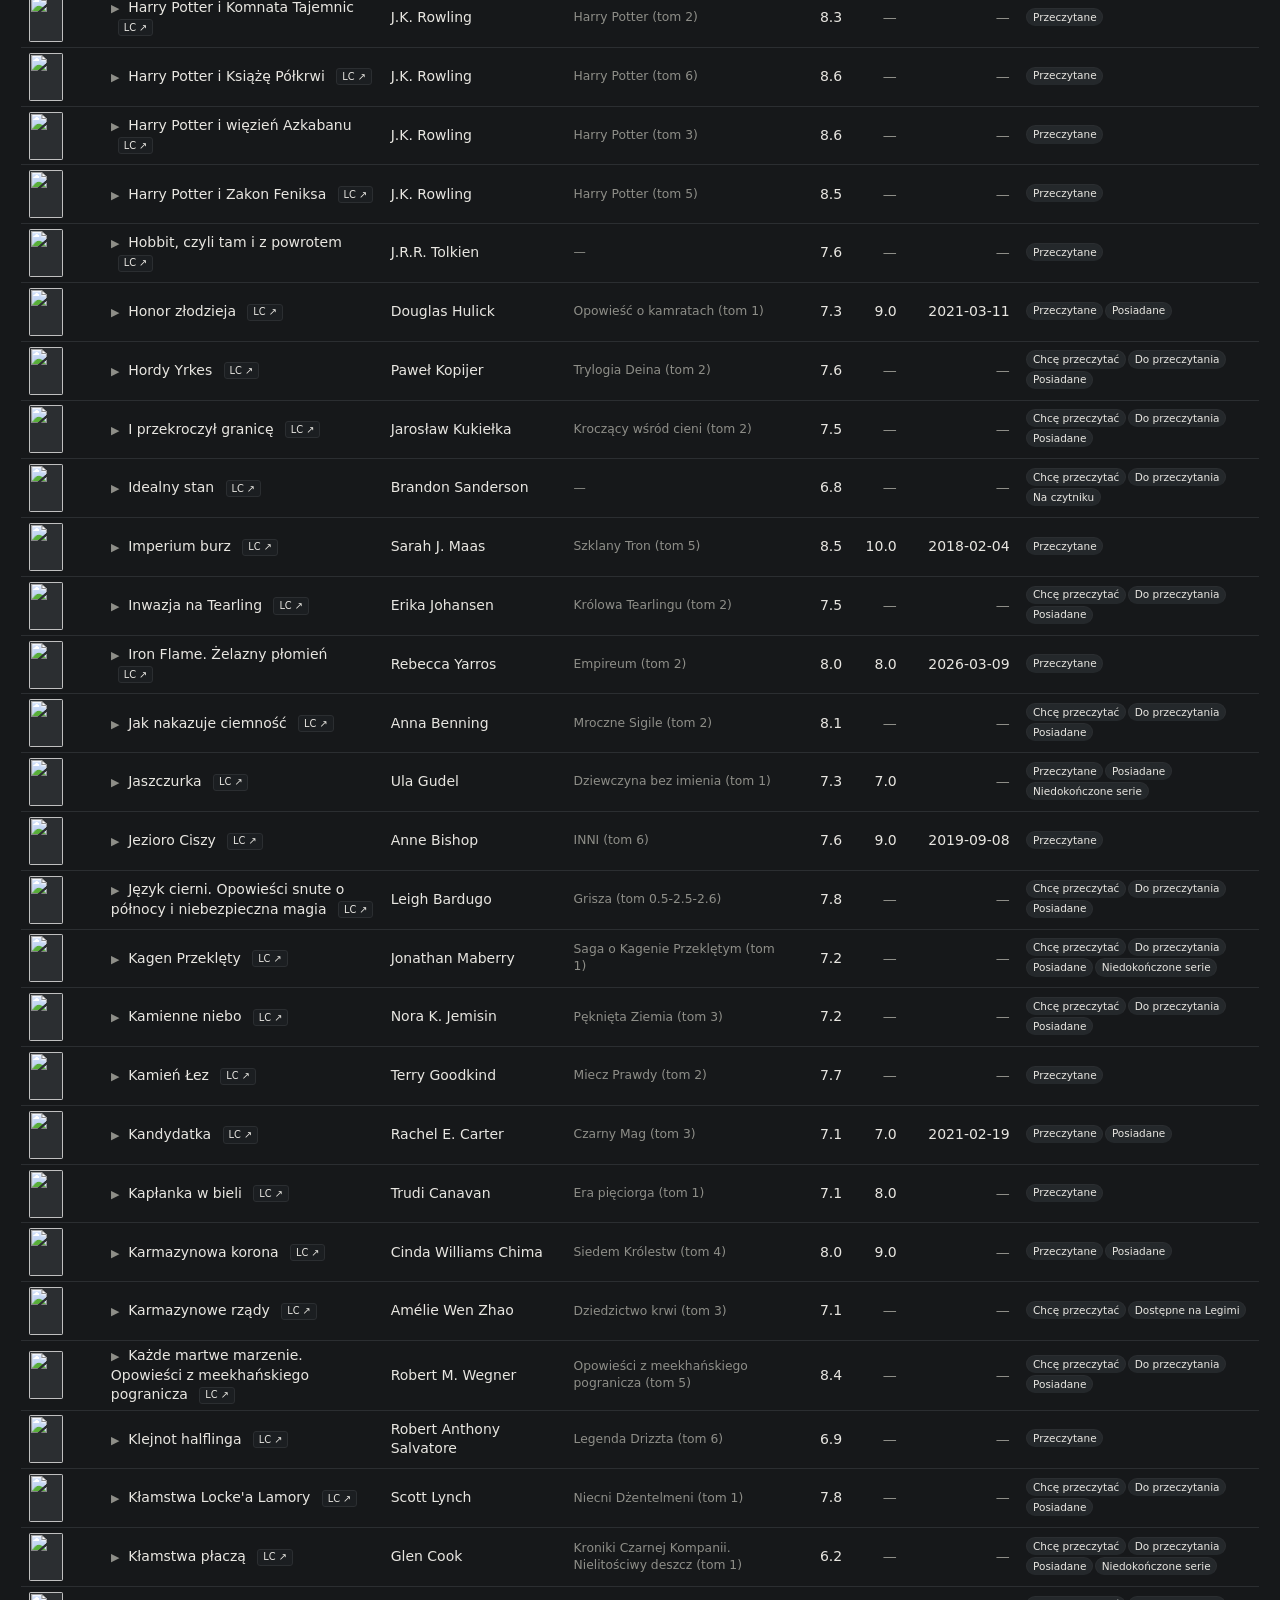
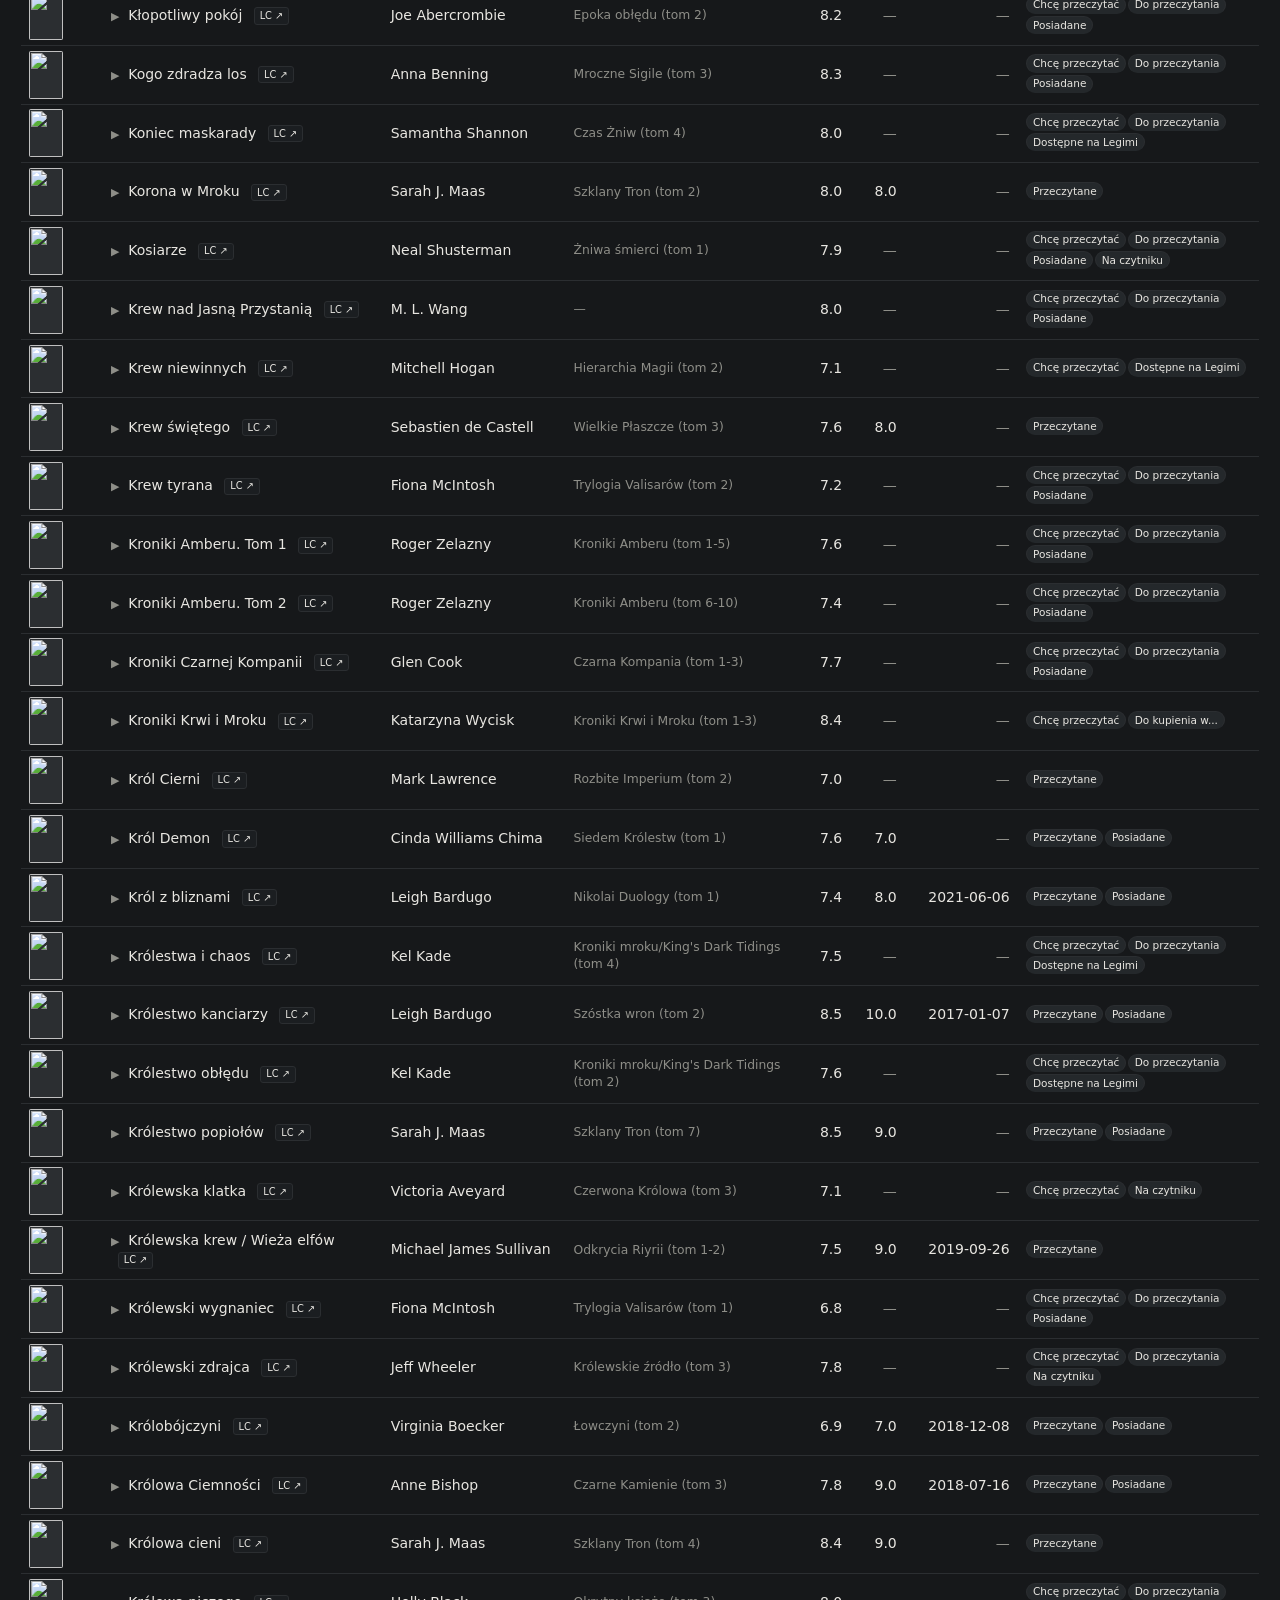
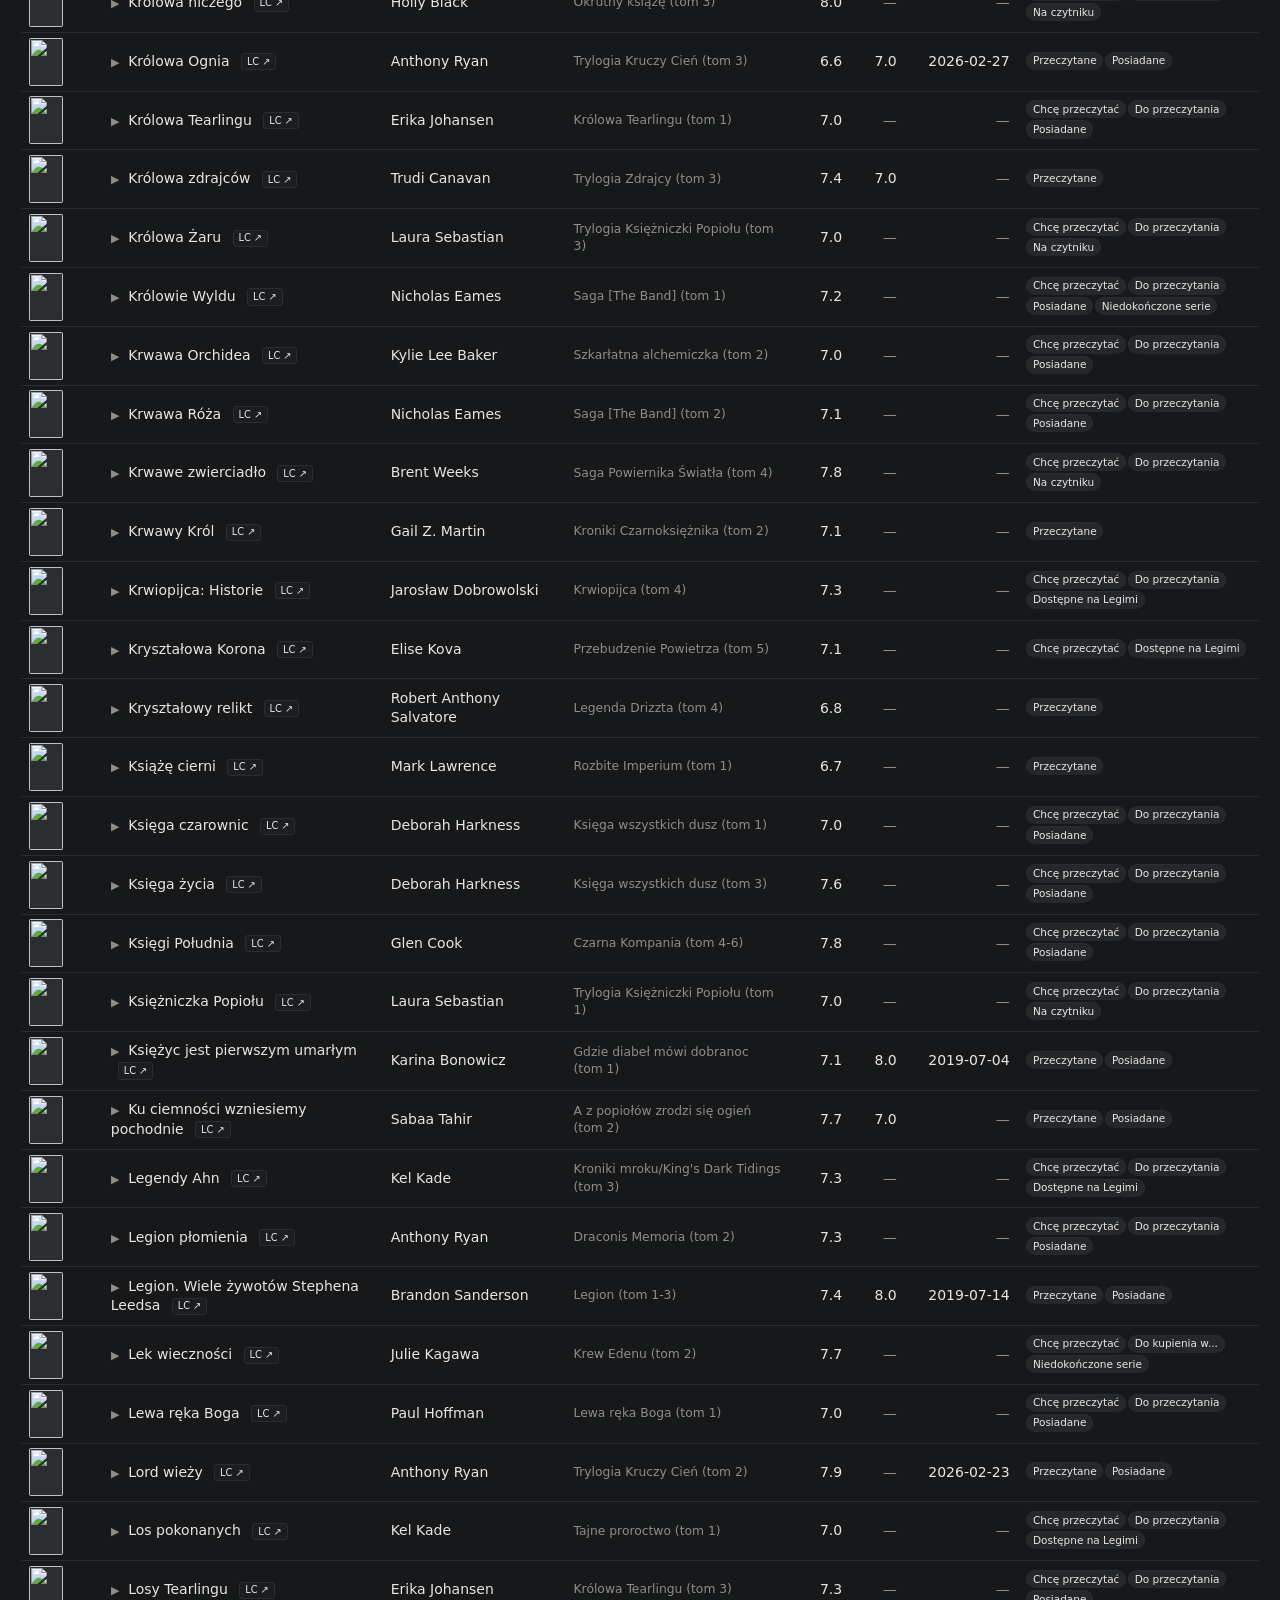
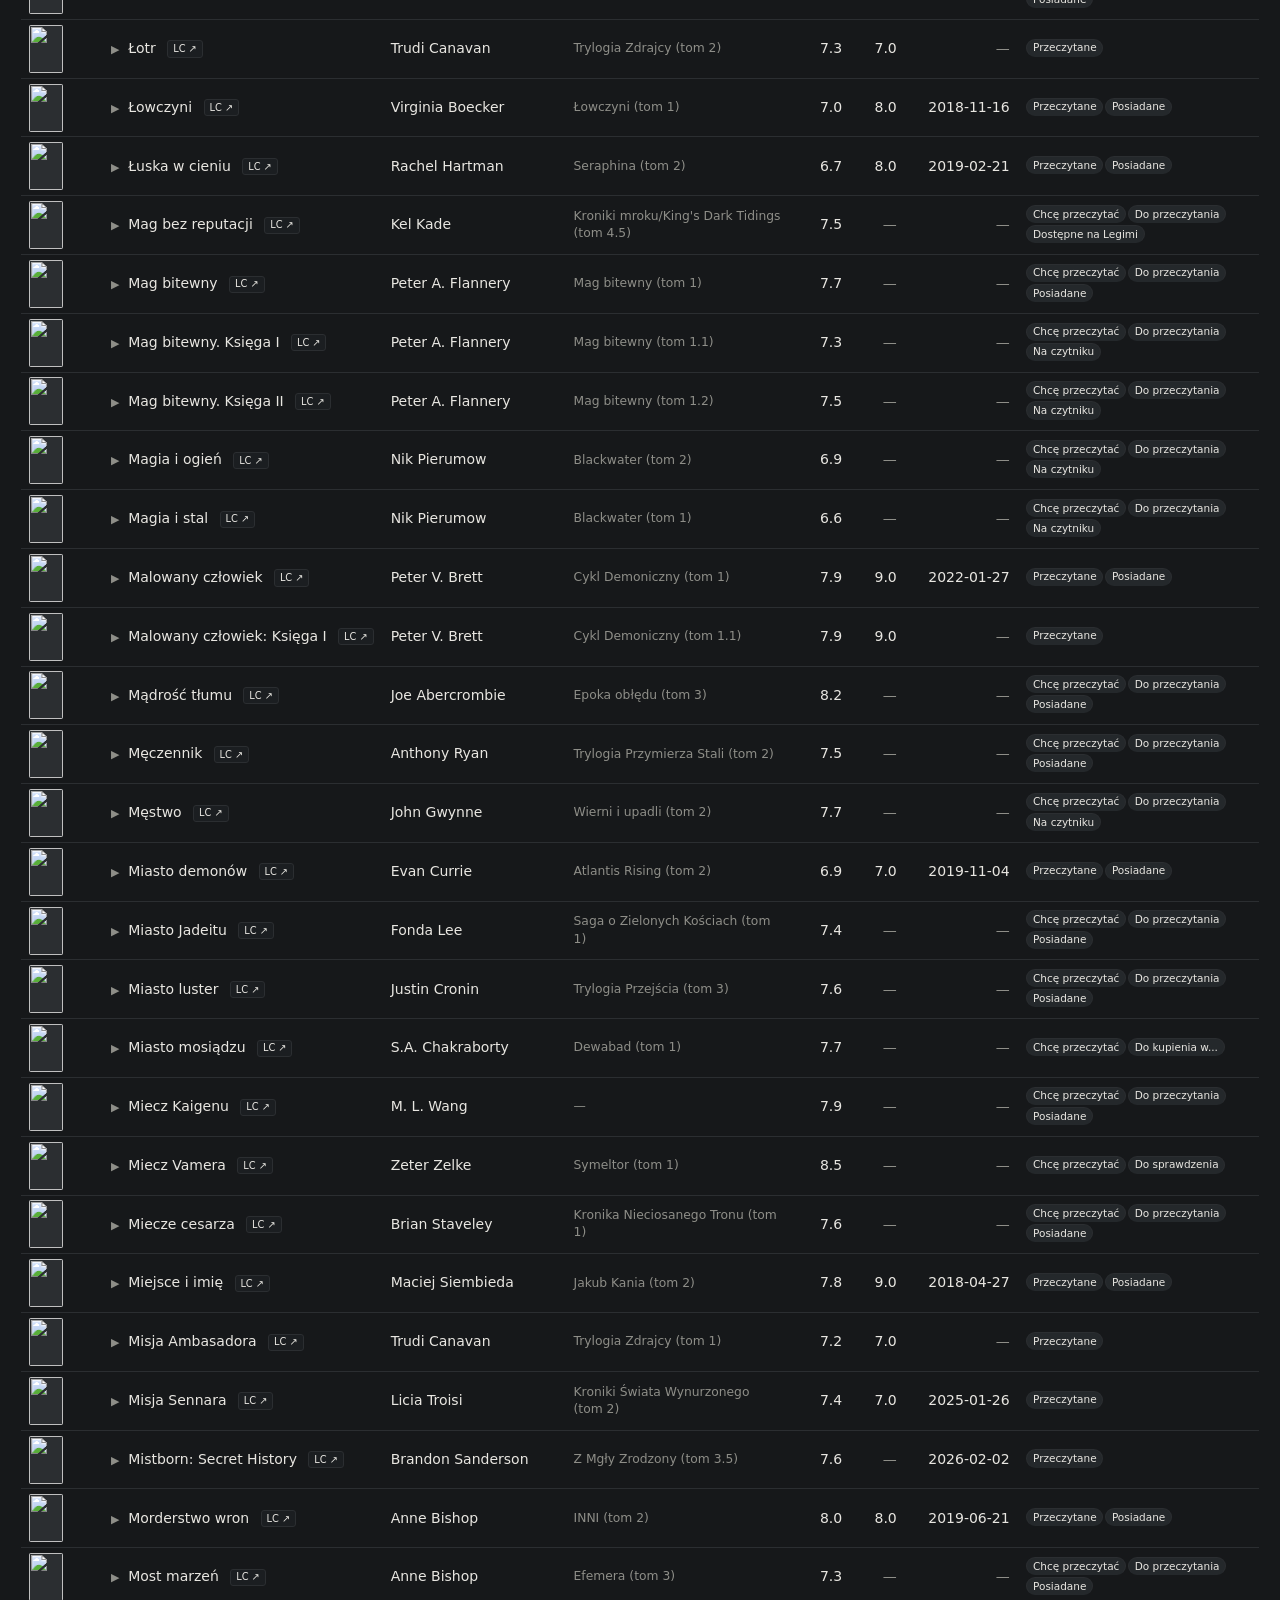
==== commit c887e43b: "Add cycles/series overview page Groups books.json by the cycle field (handles both "(tom N)" and omn" ====
--- a/docs/index.html
+++ b/docs/index.html
@@ -10,6 +10,7 @@
   <header>
     <nav class="topnav">
       <a href="./index.html" class="active">Biblioteka</a>
+      <a href="./cycles.html">Cykle</a>
       <a href="./to-check.html">Do sprawdzenia</a>
       <a href="./to-read.html">Do przeczytania</a>
       <a href="./reading-plan.html">Plan czytelniczy</a>
--- a/docs/style.css
+++ b/docs/style.css
@@ -296,6 +296,42 @@
 
 .dash { color: var(--muted); }
 
+.cycle-row.is-open > td { background: var(--bg-elevated); }
+
+.flag-badge {
+  display: inline-block;
+  padding: 0.05rem 0.4rem;
+  margin: 0 0.25rem 0.15rem 0;
+  background: var(--pill-bg);
+  border: 1px solid #b58a2f;
+  border-radius: 10px;
+  font-size: 0.75rem;
+  color: #e0c47b;
+  white-space: nowrap;
+}
+
+.volume-table {
+  width: 100%;
+  border-collapse: collapse;
+  margin: 0;
+}
+
+.volume-table th {
+  text-align: left;
+  padding: 0.3rem 0.5rem;
+  border-bottom: 1px solid var(--border);
+  color: var(--muted);
+  font-weight: 600;
+  font-size: 0.8rem;
+}
+
+.volume-table td {
+  padding: 0.3rem 0.5rem;
+  border-bottom: 1px solid var(--border);
+}
+
+.volume-table tr:last-child td { border-bottom: none; }
+
 .status-pill {
   display: inline-block;
   padding: 0.05rem 0.45rem;
